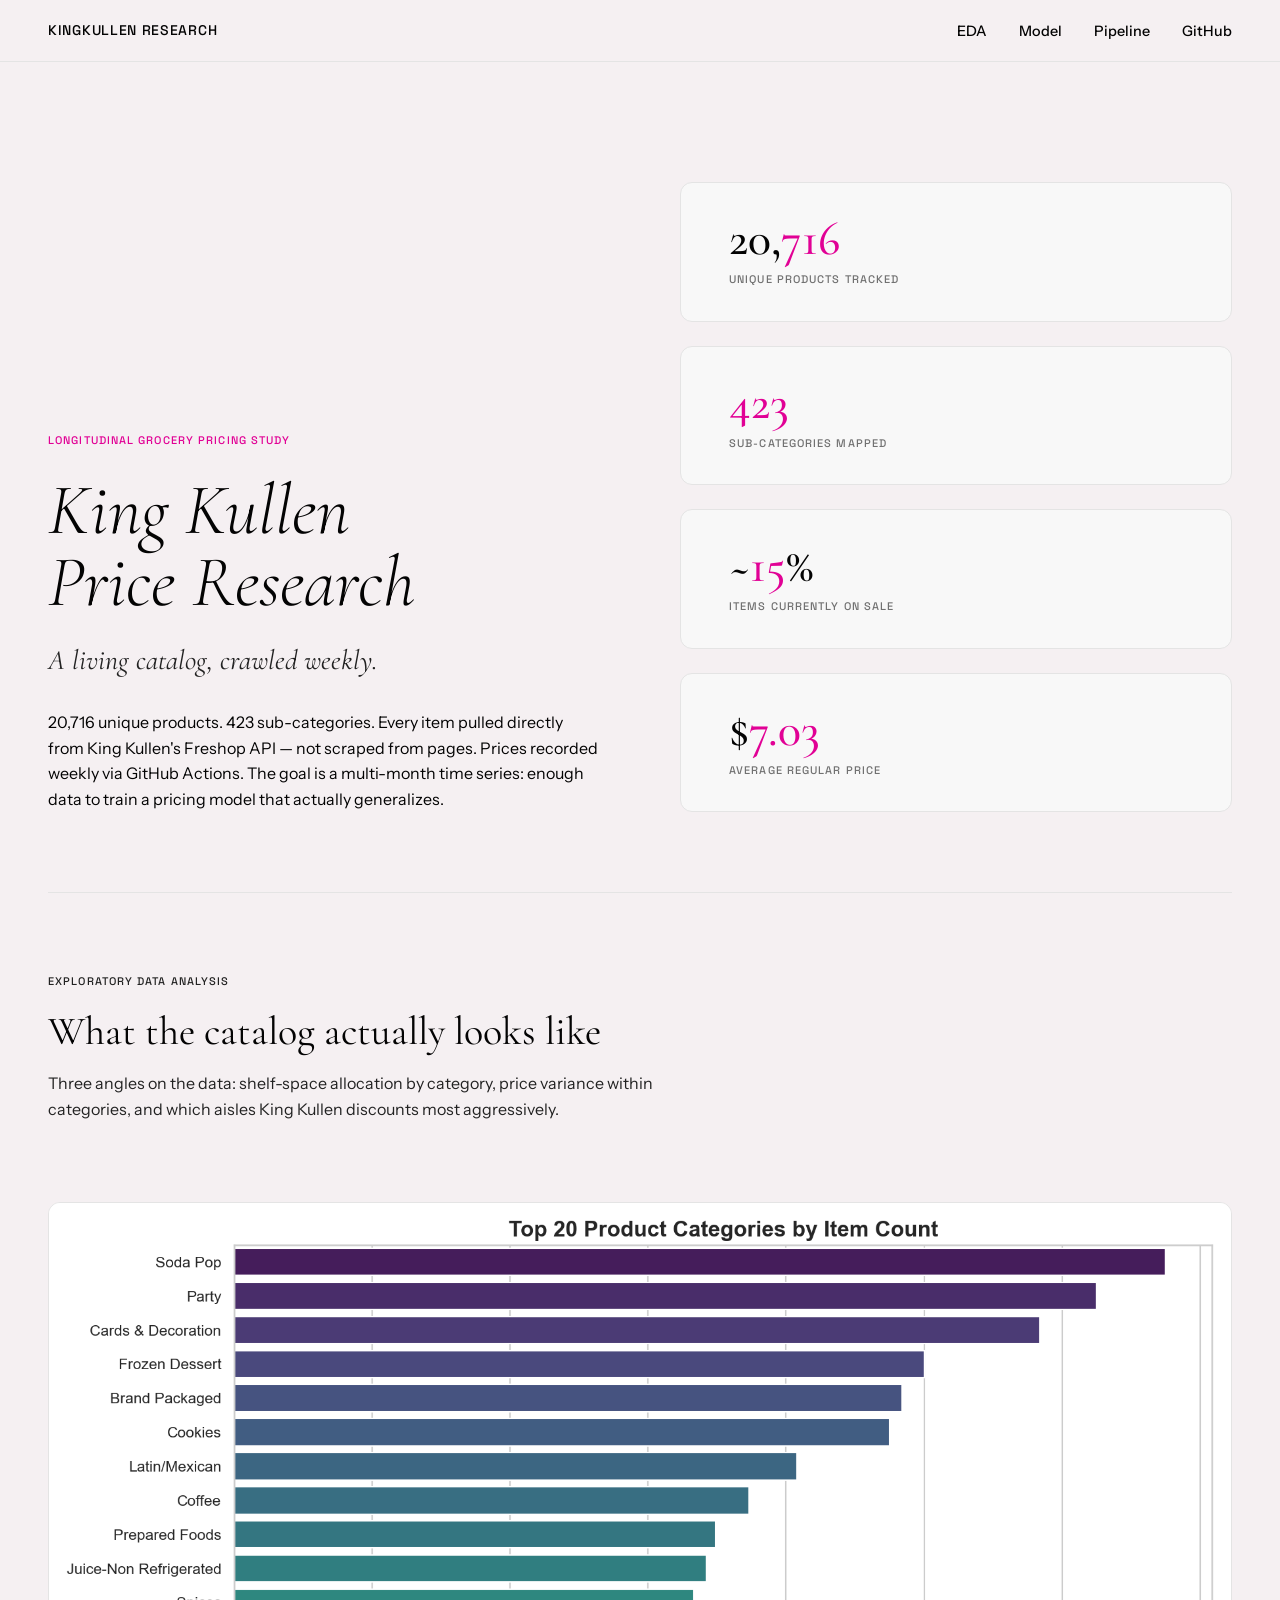
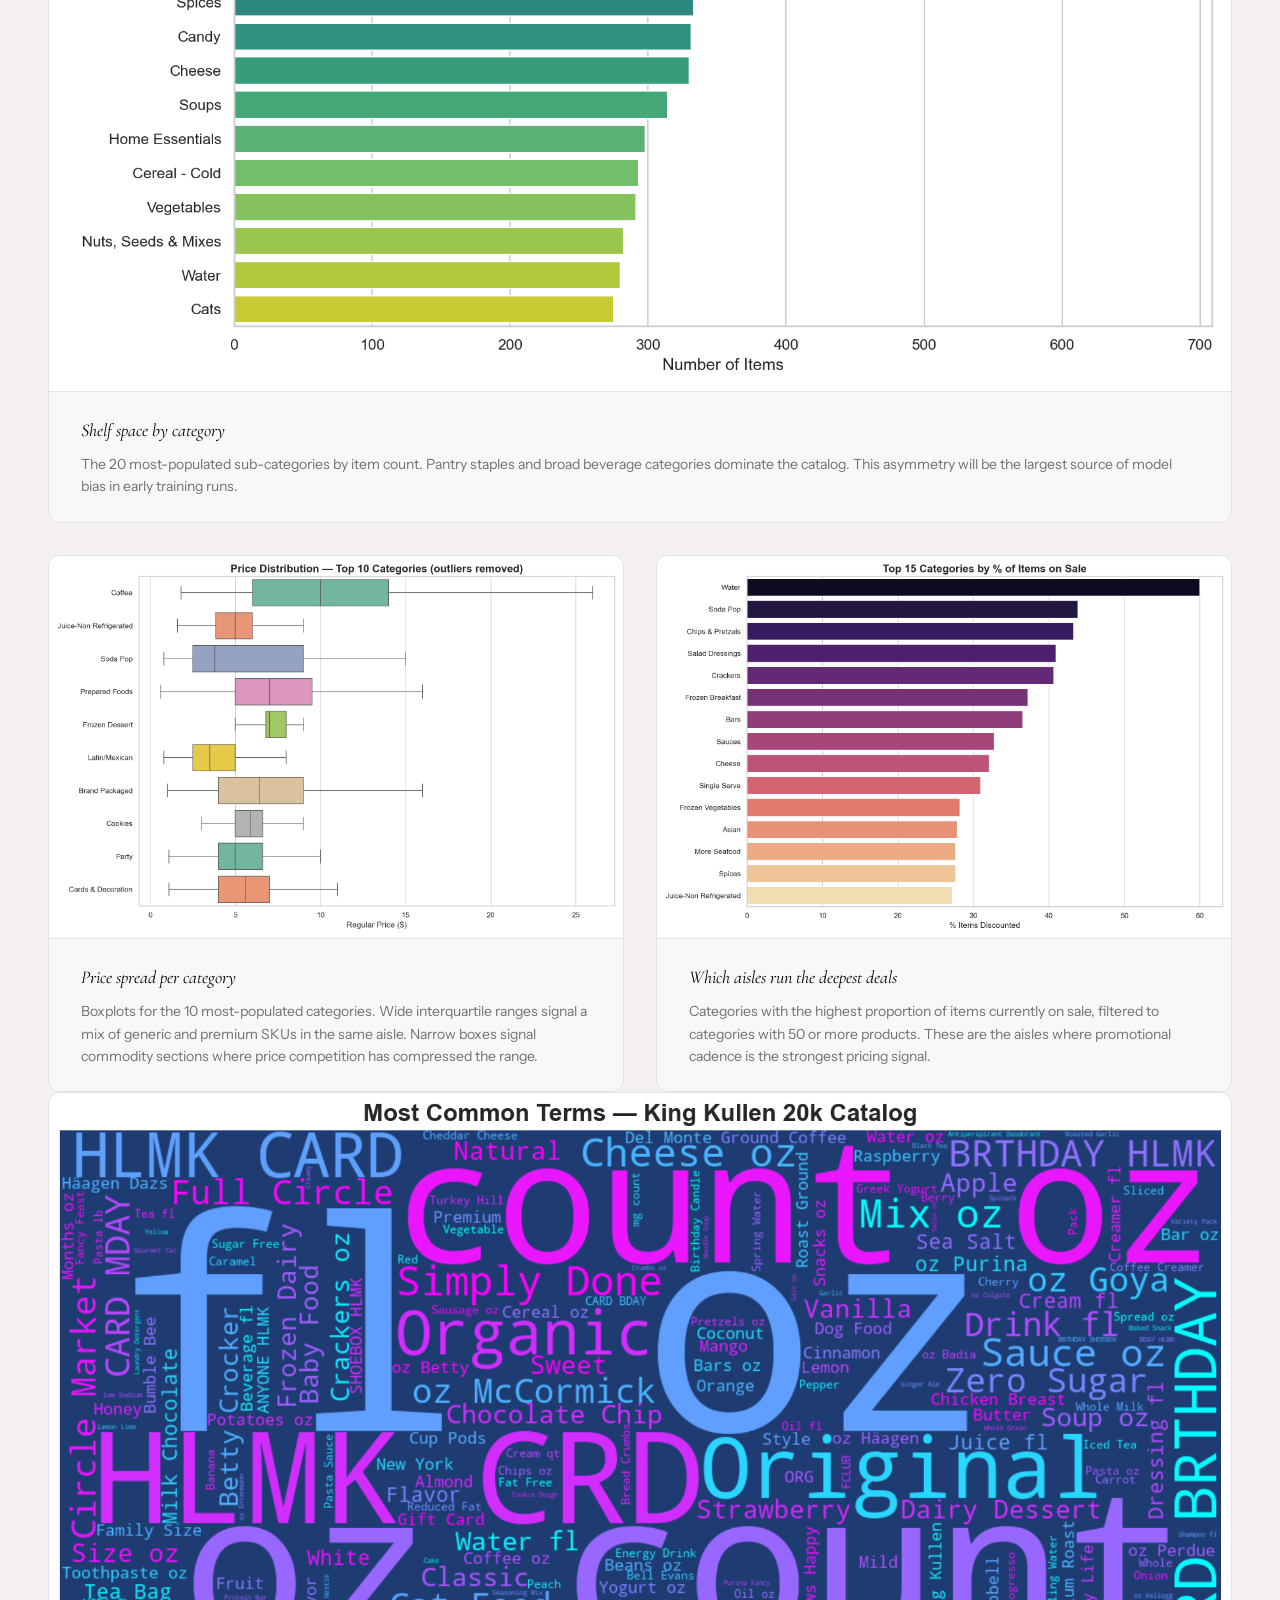
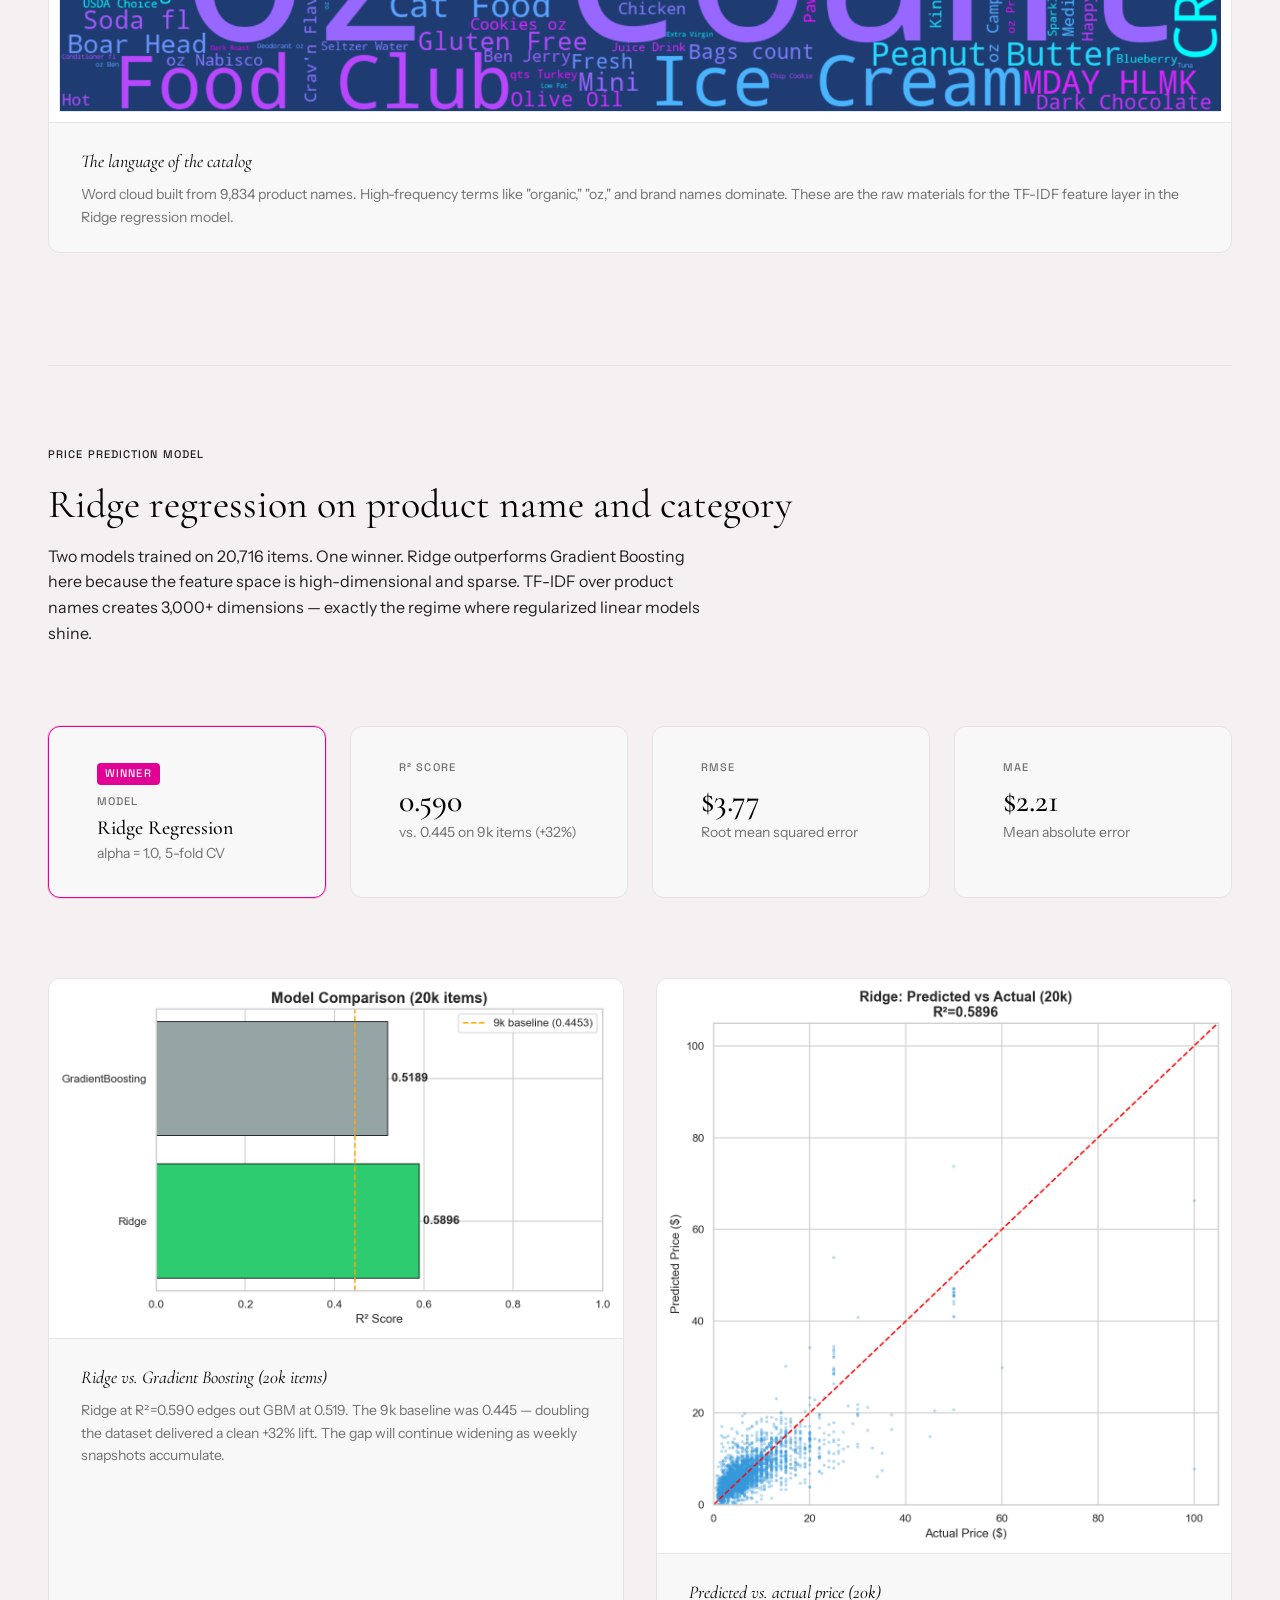
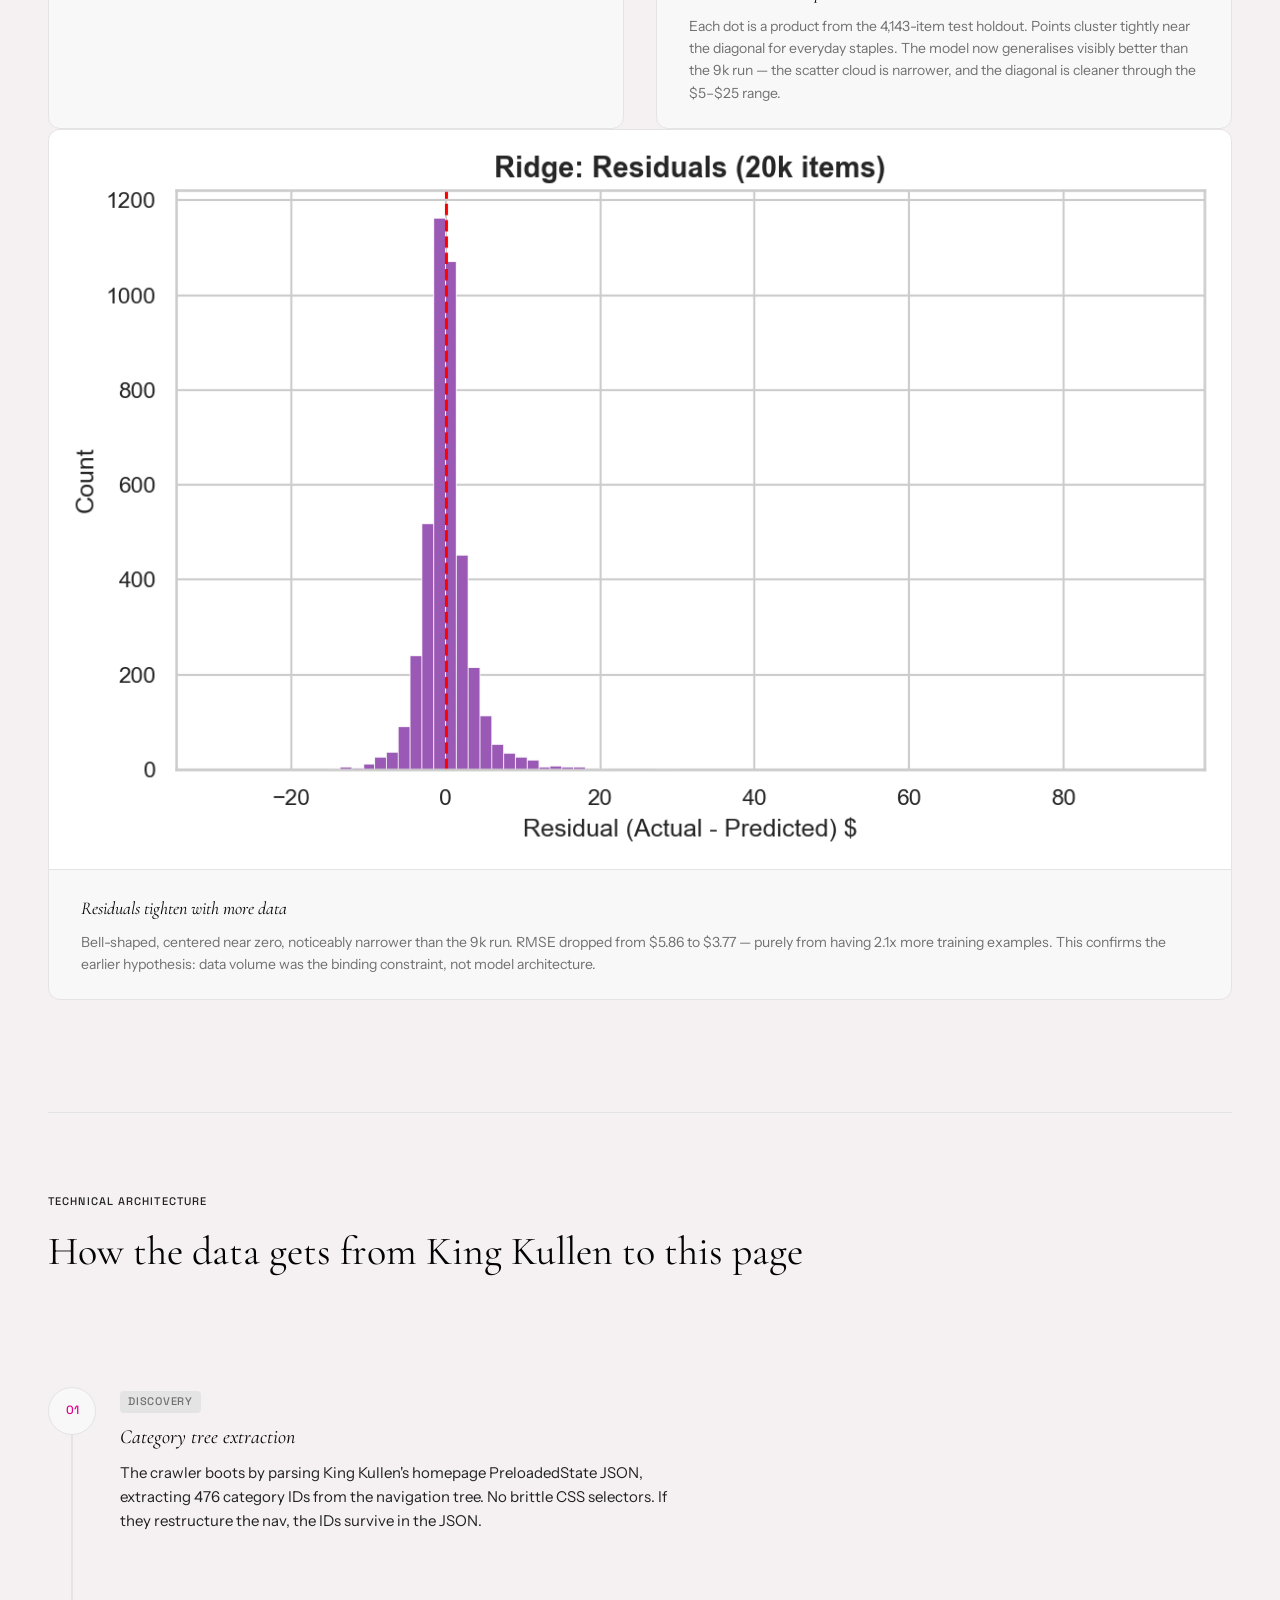
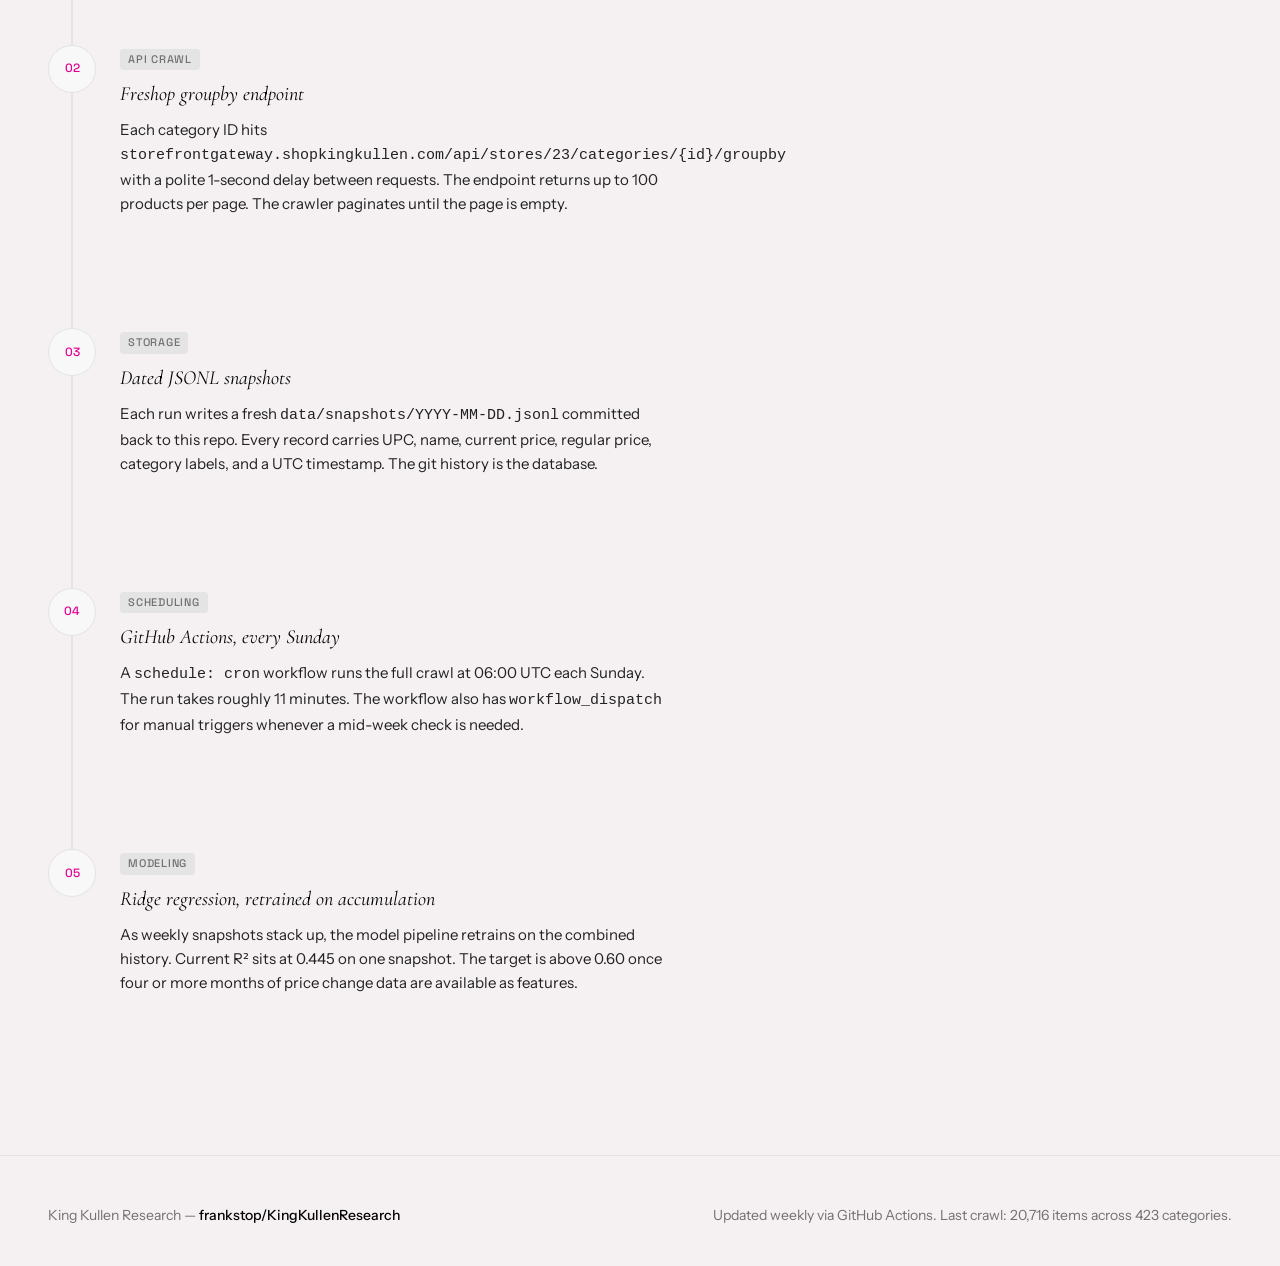
==== docs/index.html @ 8dff4dee "Tracking Enabled" ====
<!DOCTYPE html>
<html lang="en">
<head>
  <meta charset="UTF-8">
  <meta name="viewport" content="width=device-width, initial-scale=1.0">
  <title>KingKullen Research — Grocery Pricing Pipeline</title>
  <meta name="description" content="A longitudinal grocery pricing study on King Kullen's catalog. 9,834 products tracked weekly via reverse-engineered Freshop API. Ridge regression, category analysis, discount profiling.">

  <!-- Impeccable Fonts -->
  <link rel="preconnect" href="https://fonts.googleapis.com">
  <link rel="preconnect" href="https://fonts.gstatic.com" crossorigin>
  <link href="https://fonts.googleapis.com/css2?family=Cormorant+Garamond:ital,wght@0,400;0,500;1,300;1,400&family=Instrument+Sans:wght@400;500&family=Space+Grotesk:wght@400;500&display=swap" rel="stylesheet">

  <style>
    /* ── Impeccable Design System ── */
    :root {
      --color-magenta:        oklch(60% 0.25 350);
      --color-magenta-deep:   oklch(52% 0.25 350);
      --color-magenta-whisper:oklch(60% 0.25 350 / 0.15);
      --color-magenta-veil:   oklch(60% 0.25 350 / 0.25);
      --color-ash-cream:      oklch(96% 0.005 350);
      --color-paper-white:    oklch(98% 0 0);
      --color-graphite:       oklch(10% 0 0);
      --color-charcoal:       oklch(25% 0 0);
      --color-mid-ash:        oklch(55% 0 0);
      --color-paper-mist:     oklch(92% 0 0);

      --font-display: "Cormorant Garamond", Georgia, serif;
      --font-body:    "Instrument Sans", system-ui, sans-serif;
      --font-mono:    "Space Grotesk", monospace;

      --spacing-xs:  8px;
      --spacing-sm:  16px;
      --spacing-md:  24px;
      --spacing-lg:  32px;
      --spacing-xl:  48px;
      --spacing-2xl: 80px;
      --spacing-3xl: 120px;

      --ease-out: cubic-bezier(0.16, 1, 0.3, 1);

      --width-content: 900px;
      --width-max:     1400px;
    }

    *, *::before, *::after { box-sizing: border-box; margin: 0; padding: 0; }

    html { scroll-behavior: smooth; }

    body {
      background: var(--color-ash-cream);
      color: var(--color-graphite);
      font-family: var(--font-body);
      font-size: 1rem;
      line-height: 1.6;
      -webkit-font-smoothing: antialiased;
    }

    /* ── Nav ── */
    nav {
      height: 62px;
      display: flex;
      align-items: center;
      justify-content: space-between;
      padding: 0 var(--spacing-xl);
      border-bottom: 1px solid var(--color-paper-mist);
      position: sticky;
      top: 0;
      background: var(--color-ash-cream);
      z-index: 100;
    }

    .nav-brand {
      font-family: var(--font-mono);
      font-size: 0.875rem;
      font-weight: 500;
      letter-spacing: 0.05em;
      text-transform: uppercase;
      color: var(--color-graphite);
      text-decoration: none;
    }

    .nav-links {
      display: flex;
      gap: var(--spacing-lg);
      list-style: none;
    }

    .nav-links a {
      font-family: var(--font-body);
      font-size: 0.9rem;
      font-weight: 500;
      color: var(--color-graphite);
      text-decoration: none;
      transition: color 200ms var(--ease-out);
    }

    .nav-links a:hover { color: var(--color-magenta); }

    /* ── Hero ── */
    .hero {
      max-width: var(--width-max);
      margin: 0 auto;
      padding: var(--spacing-3xl) var(--spacing-xl) var(--spacing-2xl);
      display: grid;
      grid-template-columns: 1fr 1fr;
      gap: var(--spacing-2xl);
      align-items: end;
    }

    .hero-label {
      font-family: var(--font-mono);
      font-size: 0.6875rem;
      font-weight: 500;
      text-transform: uppercase;
      letter-spacing: 0.1em;
      color: var(--color-magenta);
      margin-bottom: var(--spacing-md);
    }

    .hero h1 {
      font-family: var(--font-display);
      font-size: clamp(2.5rem, 7vw, 4.5rem);
      font-weight: 300;
      font-style: italic;
      line-height: 1;
      color: var(--color-graphite);
      margin-bottom: var(--spacing-md);
    }

    .hero-sub {
      font-family: var(--font-display);
      font-size: clamp(1.125rem, 2.5vw, 1.75rem);
      font-weight: 400;
      font-style: italic;
      line-height: 1.3;
      color: var(--color-charcoal);
      margin-bottom: var(--spacing-lg);
    }

    .hero-body {
      font-size: 1.0625rem;
      line-height: 1.65;
      color: var(--color-charcoal);
      max-width: 55ch;
    }

    .hero-stats {
      display: flex;
      flex-direction: column;
      gap: var(--spacing-md);
    }

    .stat-block {
      padding: var(--spacing-lg) var(--spacing-xl);
      background: var(--color-paper-white);
      border: 1px solid var(--color-paper-mist);
      border-radius: 12px;
      transition: box-shadow 300ms var(--ease-out), transform 300ms var(--ease-out);
    }

    .stat-block:hover {
      box-shadow: 0 20px 40px rgba(0,0,0,0.08);
      transform: translateY(-2px);
    }

    .stat-value {
      font-family: var(--font-display);
      font-size: clamp(2rem, 4vw, 3rem);
      font-weight: 500;
      color: var(--color-graphite);
      line-height: 1;
    }

    .stat-value span {
      color: var(--color-magenta);
    }

    .stat-label {
      font-family: var(--font-mono);
      font-size: 0.6875rem;
      font-weight: 500;
      text-transform: uppercase;
      letter-spacing: 0.1em;
      color: var(--color-mid-ash);
      margin-top: var(--spacing-xs);
    }

    /* ── Section Divider ── */
    .section-rule {
      max-width: var(--width-max);
      margin: 0 auto;
      padding: 0 var(--spacing-xl);
    }

    .section-rule hr {
      border: none;
      border-top: 1px solid var(--color-paper-mist);
    }

    /* ── Sections ── */
    section {
      max-width: var(--width-max);
      margin: 0 auto;
      padding: var(--spacing-2xl) var(--spacing-xl);
    }

    .section-header {
      margin-bottom: var(--spacing-2xl);
    }

    .section-eyebrow {
      font-family: var(--font-mono);
      font-size: 0.6875rem;
      font-weight: 500;
      text-transform: uppercase;
      letter-spacing: 0.1em;
      color: var(--color-magenta);
      margin-bottom: var(--spacing-sm);
    }

    .section-header h2 {
      font-family: var(--font-display);
      font-size: clamp(1.75rem, 4vw, 2.5rem);
      font-weight: 400;
      line-height: 1.2;
      color: var(--color-graphite);
      margin-bottom: var(--spacing-sm);
    }

    .section-header p {
      color: var(--color-charcoal);
      max-width: 60ch;
      line-height: 1.6;
    }

    /* ── Chart Grid ── */
    .chart-grid {
      display: grid;
      grid-template-columns: repeat(auto-fit, minmax(420px, 1fr));
      gap: var(--spacing-lg);
    }

    .chart-card {
      background: var(--color-paper-white);
      border: 1px solid var(--color-paper-mist);
      border-radius: 12px;
      overflow: hidden;
      transition: box-shadow 300ms var(--ease-out), transform 300ms var(--ease-out);
    }

    .chart-card:hover {
      box-shadow: 0 20px 40px rgba(0,0,0,0.08);
      transform: translateY(-2px);
    }

    .chart-card img {
      width: 100%;
      display: block;
    }

    .chart-caption {
      padding: var(--spacing-md) var(--spacing-lg);
      border-top: 1px solid var(--color-paper-mist);
    }

    .chart-caption h3 {
      font-family: var(--font-display);
      font-size: 1.125rem;
      font-weight: 400;
      font-style: italic;
      color: var(--color-graphite);
      margin-bottom: var(--spacing-xs);
    }

    .chart-caption p {
      font-size: 0.875rem;
      color: var(--color-mid-ash);
      line-height: 1.6;
    }

    /* ── Full-width chart ── */
    .chart-full {
      background: var(--color-paper-white);
      border: 1px solid var(--color-paper-mist);
      border-radius: 12px;
      overflow: hidden;
      margin-bottom: var(--spacing-lg);
      transition: box-shadow 300ms var(--ease-out), transform 300ms var(--ease-out);
    }

    .chart-full:hover {
      box-shadow: 0 20px 40px rgba(0,0,0,0.08);
      transform: translateY(-2px);
    }

    .chart-full img { width: 100%; display: block; }

    /* ── Model Metrics Table ── */
    .metrics-grid {
      display: grid;
      grid-template-columns: repeat(auto-fit, minmax(200px, 1fr));
      gap: var(--spacing-md);
      margin-bottom: var(--spacing-2xl);
    }

    .metric-card {
      padding: var(--spacing-lg) var(--spacing-xl);
      background: var(--color-paper-white);
      border: 1px solid var(--color-paper-mist);
      border-radius: 12px;
      transition: box-shadow 300ms var(--ease-out), transform 300ms var(--ease-out);
    }

    .metric-card:hover {
      box-shadow: 0 20px 40px rgba(0,0,0,0.08);
      transform: translateY(-2px);
    }

    .metric-card.winner {
      border-color: var(--color-magenta);
      box-shadow: 0 0 0 1px var(--color-magenta-whisper);
    }

    .metric-name {
      font-family: var(--font-mono);
      font-size: 0.6875rem;
      font-weight: 500;
      text-transform: uppercase;
      letter-spacing: 0.1em;
      color: var(--color-mid-ash);
      margin-bottom: var(--spacing-xs);
    }

    .metric-value {
      font-family: var(--font-display);
      font-size: clamp(1.5rem, 3vw, 2rem);
      font-weight: 500;
      color: var(--color-graphite);
      line-height: 1;
    }

    .metric-sub {
      font-size: 0.875rem;
      color: var(--color-mid-ash);
      margin-top: 4px;
    }

    .winner-badge {
      display: inline-block;
      font-family: var(--font-mono);
      font-size: 0.6875rem;
      font-weight: 500;
      text-transform: uppercase;
      letter-spacing: 0.1em;
      color: var(--color-paper-white);
      background: var(--color-magenta);
      padding: 2px 8px;
      border-radius: 4px;
      margin-bottom: var(--spacing-xs);
    }

    /* ── Pipeline Architecture ── */
    .pipeline {
      display: flex;
      flex-direction: column;
      gap: 0;
    }

    .pipeline-step {
      display: grid;
      grid-template-columns: 48px 1fr;
      gap: var(--spacing-md);
      position: relative;
    }

    .pipeline-step:not(:last-child) .step-connector::after {
      content: '';
      position: absolute;
      left: 23px;
      top: 48px;
      width: 2px;
      height: calc(100% - 16px);
      background: var(--color-paper-mist);
    }

    .step-connector {
      position: relative;
      display: flex;
      justify-content: center;
      padding-top: var(--spacing-lg);
    }

    .step-num {
      width: 48px;
      height: 48px;
      border-radius: 50%;
      background: var(--color-paper-white);
      border: 1px solid var(--color-paper-mist);
      display: flex;
      align-items: center;
      justify-content: center;
      font-family: var(--font-mono);
      font-size: 0.75rem;
      font-weight: 500;
      color: var(--color-magenta);
      flex-shrink: 0;
      z-index: 1;
      position: relative;
    }

    .step-body {
      padding: var(--spacing-lg) 0 var(--spacing-2xl);
    }

    .step-body h3 {
      font-family: var(--font-display);
      font-size: 1.25rem;
      font-weight: 400;
      font-style: italic;
      color: var(--color-graphite);
      margin-bottom: var(--spacing-xs);
    }

    .step-body p {
      font-size: 0.9375rem;
      color: var(--color-charcoal);
      max-width: 55ch;
      line-height: 1.6;
    }

    .step-tag {
      display: inline-block;
      font-family: var(--font-mono);
      font-size: 0.6875rem;
      font-weight: 500;
      text-transform: uppercase;
      letter-spacing: 0.07em;
      color: var(--color-mid-ash);
      background: var(--color-paper-mist);
      padding: 2px 8px;
      border-radius: 4px;
      margin-bottom: var(--spacing-xs);
    }

    /* ── Footer ── */
    footer {
      border-top: 1px solid var(--color-paper-mist);
      padding: var(--spacing-xl);
      display: flex;
      align-items: center;
      justify-content: space-between;
      max-width: var(--width-max);
      margin: 0 auto;
    }

    footer p {
      font-size: 0.875rem;
      color: var(--color-mid-ash);
    }

    footer a {
      color: var(--color-graphite);
      text-decoration: none;
      font-weight: 500;
      transition: color 200ms var(--ease-out);
    }

    footer a:hover { color: var(--color-magenta); }

    /* ── Responsive ── */
    @media (max-width: 768px) {
      .hero {
        grid-template-columns: 1fr;
        padding: var(--spacing-xl) var(--spacing-md) var(--spacing-2xl);
        gap: var(--spacing-xl);
      }

      .hero-stats { flex-direction: row; flex-wrap: wrap; }
      .stat-block { flex: 1 1 140px; }

      section { padding: var(--spacing-xl) var(--spacing-md); }
      .chart-grid { grid-template-columns: 1fr; }
      nav { padding: 0 var(--spacing-md); }
      .nav-links { gap: var(--spacing-md); }

      footer {
        flex-direction: column;
        gap: var(--spacing-sm);
        text-align: center;
        padding: var(--spacing-xl) var(--spacing-md);
      }
    }

    @media (prefers-reduced-motion: reduce) {
      *, *::before, *::after { transition: none !important; }
    }
  </style>

  <!-- Google tag (gtag.js) -->
  <script async src="https://www.googletagmanager.com/gtag/js?id=G-RSVR6Y389R"></script>
  <script>
    window.dataLayer = window.dataLayer || [];
    function gtag(){dataLayer.push(arguments);}
    gtag('js', new Date());

    gtag('config', 'G-RSVR6Y389R');
  </script>
</head>
<body>

  <!-- Nav -->
  <nav>
    <a href="#" class="nav-brand">KingKullen Research</a>
    <ul class="nav-links">
      <li><a href="#eda">EDA</a></li>
      <li><a href="#model">Model</a></li>
      <li><a href="#pipeline">Pipeline</a></li>
      <li><a href="https://github.com/frankstop/KingKullenResearch">GitHub</a></li>
    </ul>
  </nav>

  <!-- Hero -->
  <div class="hero">
    <div>
      <p class="hero-label">Longitudinal Grocery Pricing Study</p>
      <h1>King Kullen<br>Price Research</h1>
      <p class="hero-sub">A living catalog, crawled weekly.</p>
      <p class="hero-body">
      <p>20,716 unique products. 423 sub-categories. Every item pulled directly from King Kullen's
        Freshop API — not scraped from pages. Prices recorded weekly via GitHub Actions. The goal
        is a multi-month time series: enough data to train a pricing model that actually generalizes.
      </p>
    </div>

    <div class="hero-stats">
      <div class="stat-block">
        <div class="stat-value">20,<span>716</span></div>
        <div class="stat-label">Unique Products Tracked</div>
      </div>
      <div class="stat-block">
        <div class="stat-value"><span>423</span></div>
        <div class="stat-label">Sub-Categories Mapped</div>
      </div>
      <div class="stat-block">
        <div class="stat-value">~<span>15</span>%</div>
        <div class="stat-label">Items Currently on Sale</div>
      </div>
      <div class="stat-block">
        <div class="stat-value">$<span>7.03</span></div>
        <div class="stat-label">Average Regular Price</div>
      </div>
    </div>
  </div>

  <div class="section-rule"><hr></div>

  <!-- EDA Section -->
  <section id="eda">
    <div class="section-header">
      <p class="section-eyebrow">Exploratory Data Analysis</p>
      <h2>What the catalog actually looks like</h2>
      <p>Three angles on the data: shelf-space allocation by category, price variance within categories, and which aisles King Kullen discounts most aggressively.</p>
    </div>

    <div class="chart-full">
      <img src="assets/top_categories.png" alt="Top 20 Product Categories by Item Count">
      <div class="chart-caption">
        <h3>Shelf space by category</h3>
        <p>The 20 most-populated sub-categories by item count. Pantry staples and broad beverage categories dominate the catalog. This asymmetry will be the largest source of model bias in early training runs.</p>
      </div>
    </div>

    <div class="chart-grid">
      <div class="chart-card">
        <img src="assets/price_variance.png" alt="Price Distribution in Top 10 Categories">
        <div class="chart-caption">
          <h3>Price spread per category</h3>
          <p>Boxplots for the 10 most-populated categories. Wide interquartile ranges signal a mix of generic and premium SKUs in the same aisle. Narrow boxes signal commodity sections where price competition has compressed the range.</p>
        </div>
      </div>
      <div class="chart-card">
        <img src="assets/discount_rates.png" alt="Discount Rates by Category">
        <div class="chart-caption">
          <h3>Which aisles run the deepest deals</h3>
          <p>Categories with the highest proportion of items currently on sale, filtered to categories with 50 or more products. These are the aisles where promotional cadence is the strongest pricing signal.</p>
        </div>
      </div>
    </div>

    <div class="chart-full">
      <img src="assets/wordcloud.png" alt="Most Common Terms in King Kullen Products">
      <div class="chart-caption">
        <h3>The language of the catalog</h3>
        <p>Word cloud built from 9,834 product names. High-frequency terms like "organic," "oz," and brand names dominate. These are the raw materials for the TF-IDF feature layer in the Ridge regression model.</p>
      </div>
    </div>
  </section>

  <div class="section-rule"><hr></div>

  <!-- Model Section -->
  <section id="model">
    <div class="section-header">
      <p class="section-eyebrow">Price Prediction Model</p>
      <h2>Ridge regression on product name and category</h2>
      <p>Two models trained on 20,716 items. One winner. Ridge outperforms Gradient Boosting here because the feature space is high-dimensional and sparse. TF-IDF over product names creates 3,000+ dimensions — exactly the regime where regularized linear models shine.</p>
    </div>

    <div class="metrics-grid">
      <div class="metric-card winner">
        <div class="winner-badge">Winner</div>
        <div class="metric-name">Model</div>
        <div class="metric-value" style="font-size:1.25rem">Ridge Regression</div>
        <div class="metric-sub">alpha = 1.0, 5-fold CV</div>
      </div>
      <div class="metric-card">
        <div class="metric-name">R² Score</div>
        <div class="metric-value">0.590</div>
        <div class="metric-sub">vs. 0.445 on 9k items (+32%)</div>
      </div>
      <div class="metric-card">
        <div class="metric-name">RMSE</div>
        <div class="metric-value">$3.77</div>
        <div class="metric-sub">Root mean squared error</div>
      </div>
      <div class="metric-card">
        <div class="metric-name">MAE</div>
        <div class="metric-value">$2.21</div>
        <div class="metric-sub">Mean absolute error</div>
      </div>
    </div>

    <div class="chart-grid">
      <div class="chart-card">
        <img src="assets/model_comparison.png" alt="Model Comparison">
        <div class="chart-caption">
          <h3>Ridge vs. Gradient Boosting (20k items)</h3>
          <p>Ridge at R²=0.590 edges out GBM at 0.519. The 9k baseline was 0.445 — doubling the dataset delivered a clean +32% lift. The gap will continue widening as weekly snapshots accumulate.</p>
        </div>
      </div>
      <div class="chart-card">
        <img src="assets/predicted_vs_actual.png" alt="Predicted vs Actual Prices">
        <div class="chart-caption">
          <h3>Predicted vs. actual price (20k)</h3>
          <p>Each dot is a product from the 4,143-item test holdout. Points cluster tightly near the diagonal for everyday staples. The model now generalises visibly better than the 9k run — the scatter cloud is narrower, and the diagonal is cleaner through the $5–$25 range.</p>
        </div>
      </div>
    </div>

    <div class="chart-full">
      <img src="assets/residuals.png" alt="Residuals Distribution">
      <div class="chart-caption">
          <h3>Residuals tighten with more data</h3>
          <p>Bell-shaped, centered near zero, noticeably narrower than the 9k run. RMSE dropped from $5.86 to $3.77 — purely from having 2.1x more training examples. This confirms the earlier hypothesis: data volume was the binding constraint, not model architecture.</p>
      </div>
    </div>
  </section>

  <div class="section-rule"><hr></div>

  <!-- Pipeline Section -->
  <section id="pipeline">
    <div class="section-header">
      <p class="section-eyebrow">Technical Architecture</p>
      <h2>How the data gets from King Kullen to this page</h2>
    </div>

    <div class="pipeline">
      <div class="pipeline-step">
        <div class="step-connector"><div class="step-num">01</div></div>
        <div class="step-body">
          <span class="step-tag">Discovery</span>
          <h3>Category tree extraction</h3>
          <p>The crawler boots by parsing King Kullen's homepage PreloadedState JSON, extracting 476 category IDs from the navigation tree. No brittle CSS selectors. If they restructure the nav, the IDs survive in the JSON.</p>
        </div>
      </div>
      <div class="pipeline-step">
        <div class="step-connector"><div class="step-num">02</div></div>
        <div class="step-body">
          <span class="step-tag">API Crawl</span>
          <h3>Freshop groupby endpoint</h3>
          <p>Each category ID hits <code>storefrontgateway.shopkingkullen.com/api/stores/23/categories/{id}/groupby</code> with a polite 1-second delay between requests. The endpoint returns up to 100 products per page. The crawler paginates until the page is empty.</p>
        </div>
      </div>
      <div class="pipeline-step">
        <div class="step-connector"><div class="step-num">03</div></div>
        <div class="step-body">
          <span class="step-tag">Storage</span>
          <h3>Dated JSONL snapshots</h3>
          <p>Each run writes a fresh <code>data/snapshots/YYYY-MM-DD.jsonl</code> committed back to this repo. Every record carries UPC, name, current price, regular price, category labels, and a UTC timestamp. The git history is the database.</p>
        </div>
      </div>
      <div class="pipeline-step">
        <div class="step-connector"><div class="step-num">04</div></div>
        <div class="step-body">
          <span class="step-tag">Scheduling</span>
          <h3>GitHub Actions, every Sunday</h3>
          <p>A <code>schedule: cron</code> workflow runs the full crawl at 06:00 UTC each Sunday. The run takes roughly 11 minutes. The workflow also has <code>workflow_dispatch</code> for manual triggers whenever a mid-week check is needed.</p>
        </div>
      </div>
      <div class="pipeline-step">
        <div class="step-connector"><div class="step-num">05</div></div>
        <div class="step-body">
          <span class="step-tag">Modeling</span>
          <h3>Ridge regression, retrained on accumulation</h3>
          <p>As weekly snapshots stack up, the model pipeline retrains on the combined history. Current R² sits at 0.445 on one snapshot. The target is above 0.60 once four or more months of price change data are available as features.</p>
        </div>
      </div>
    </div>
  </section>

  <!-- Footer -->
  <footer>
    <p>King Kullen Research &mdash; <a href="https://github.com/frankstop/KingKullenResearch">frankstop/KingKullenResearch</a></p>
    <p>Updated weekly via GitHub Actions. Last crawl: 20,716 items across 423 categories.</p>
  </footer>

</body>
</html>
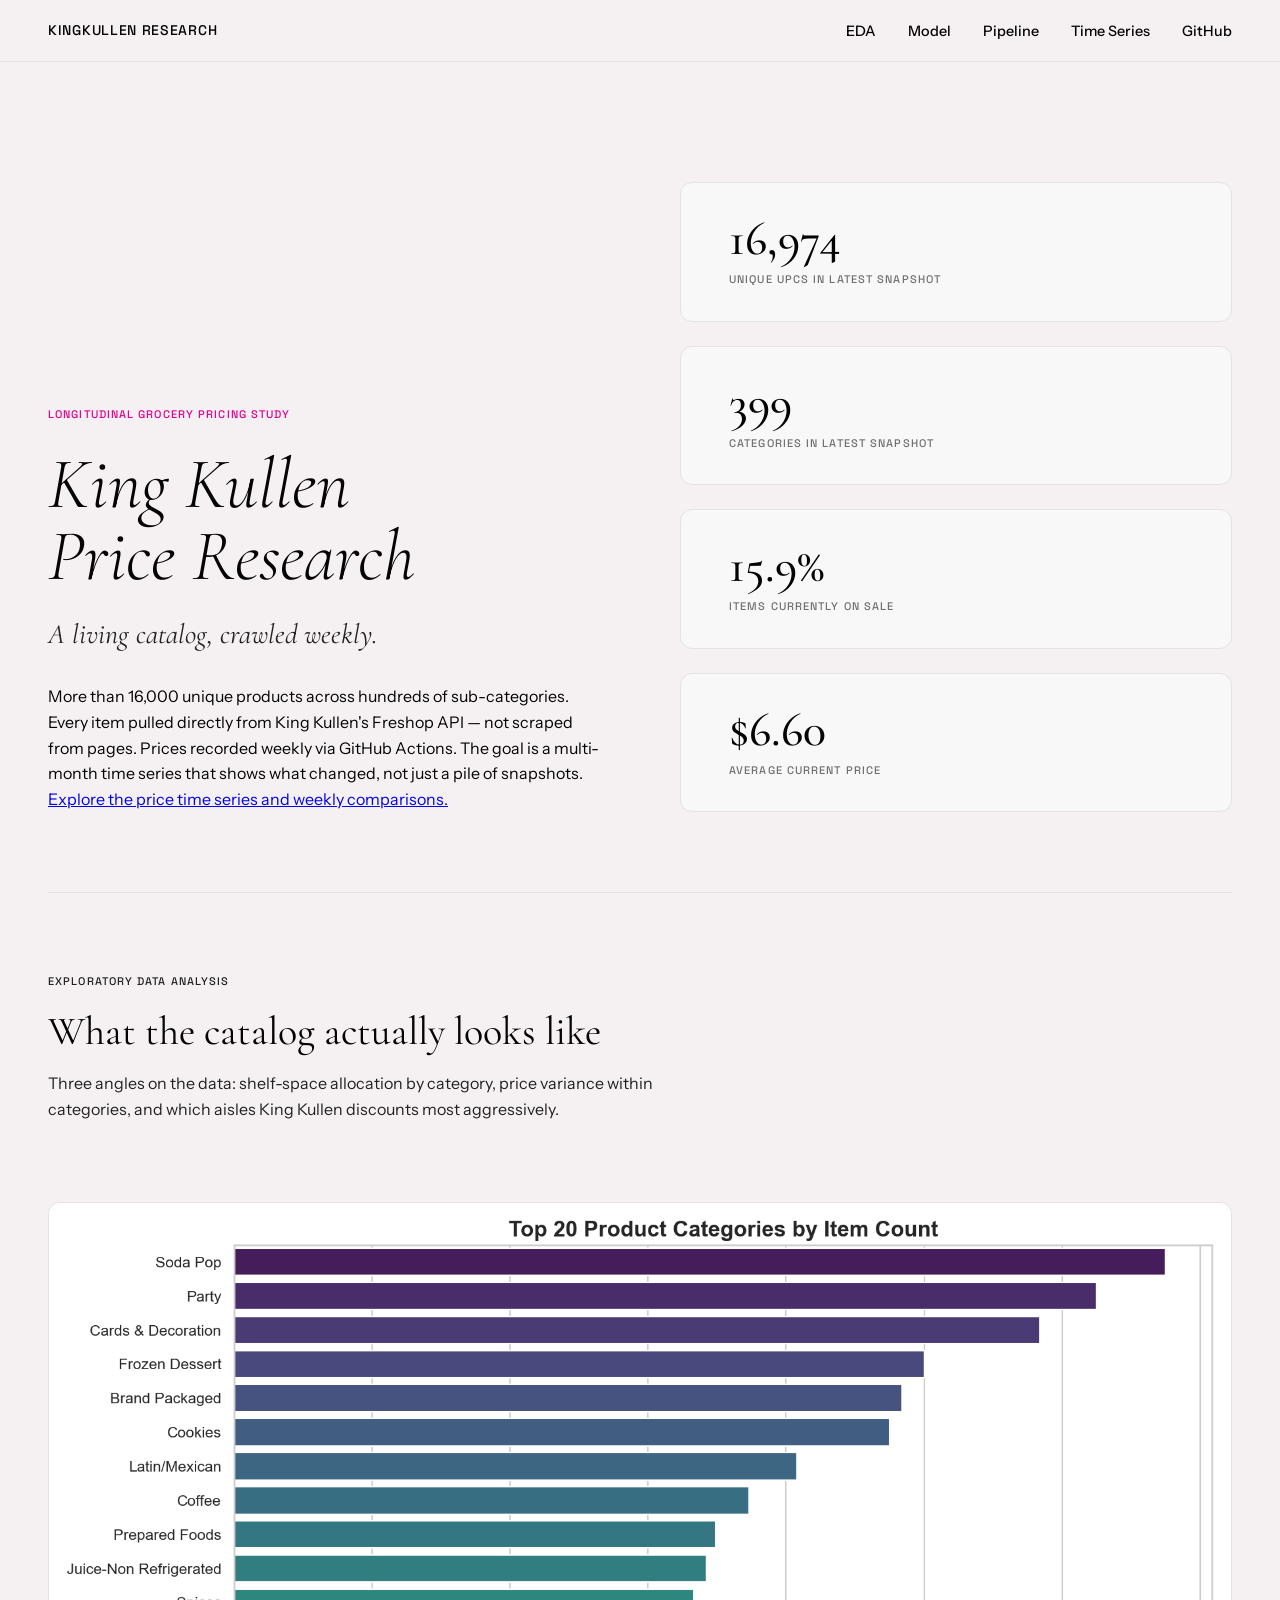
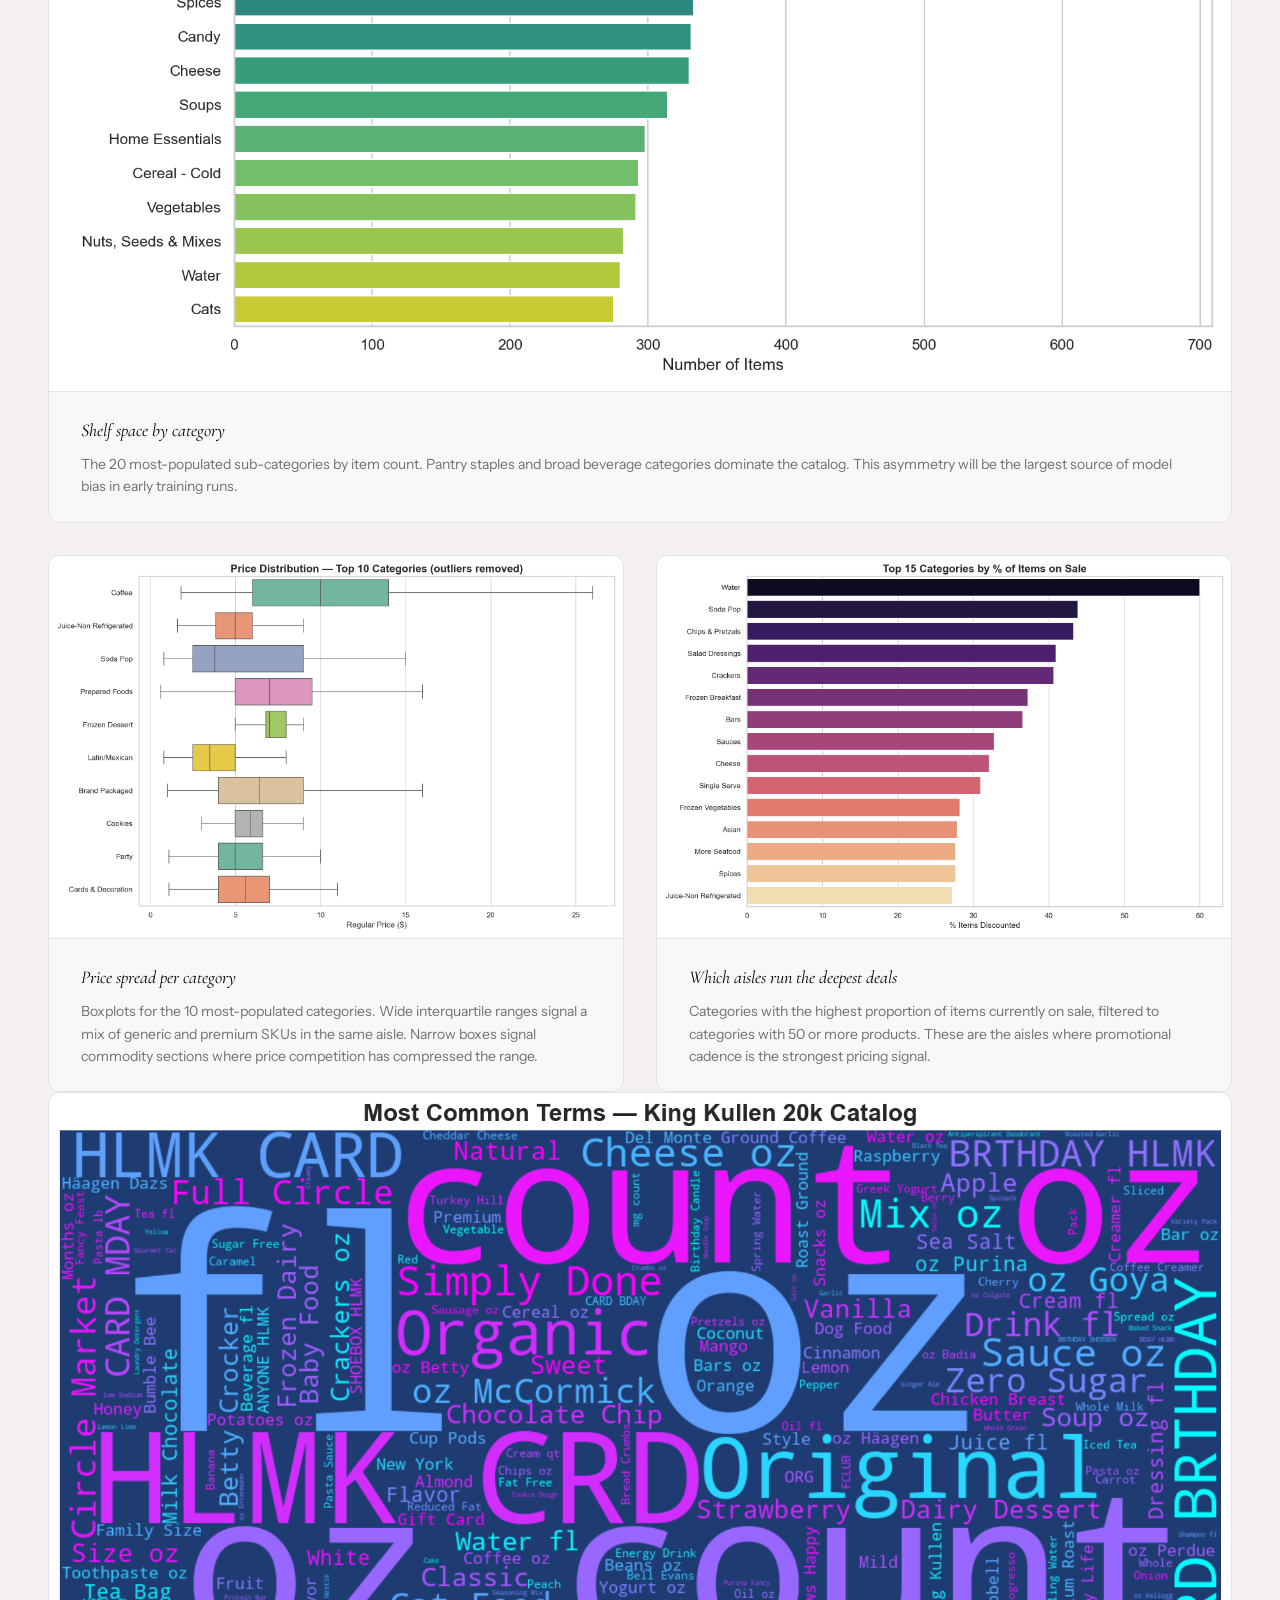
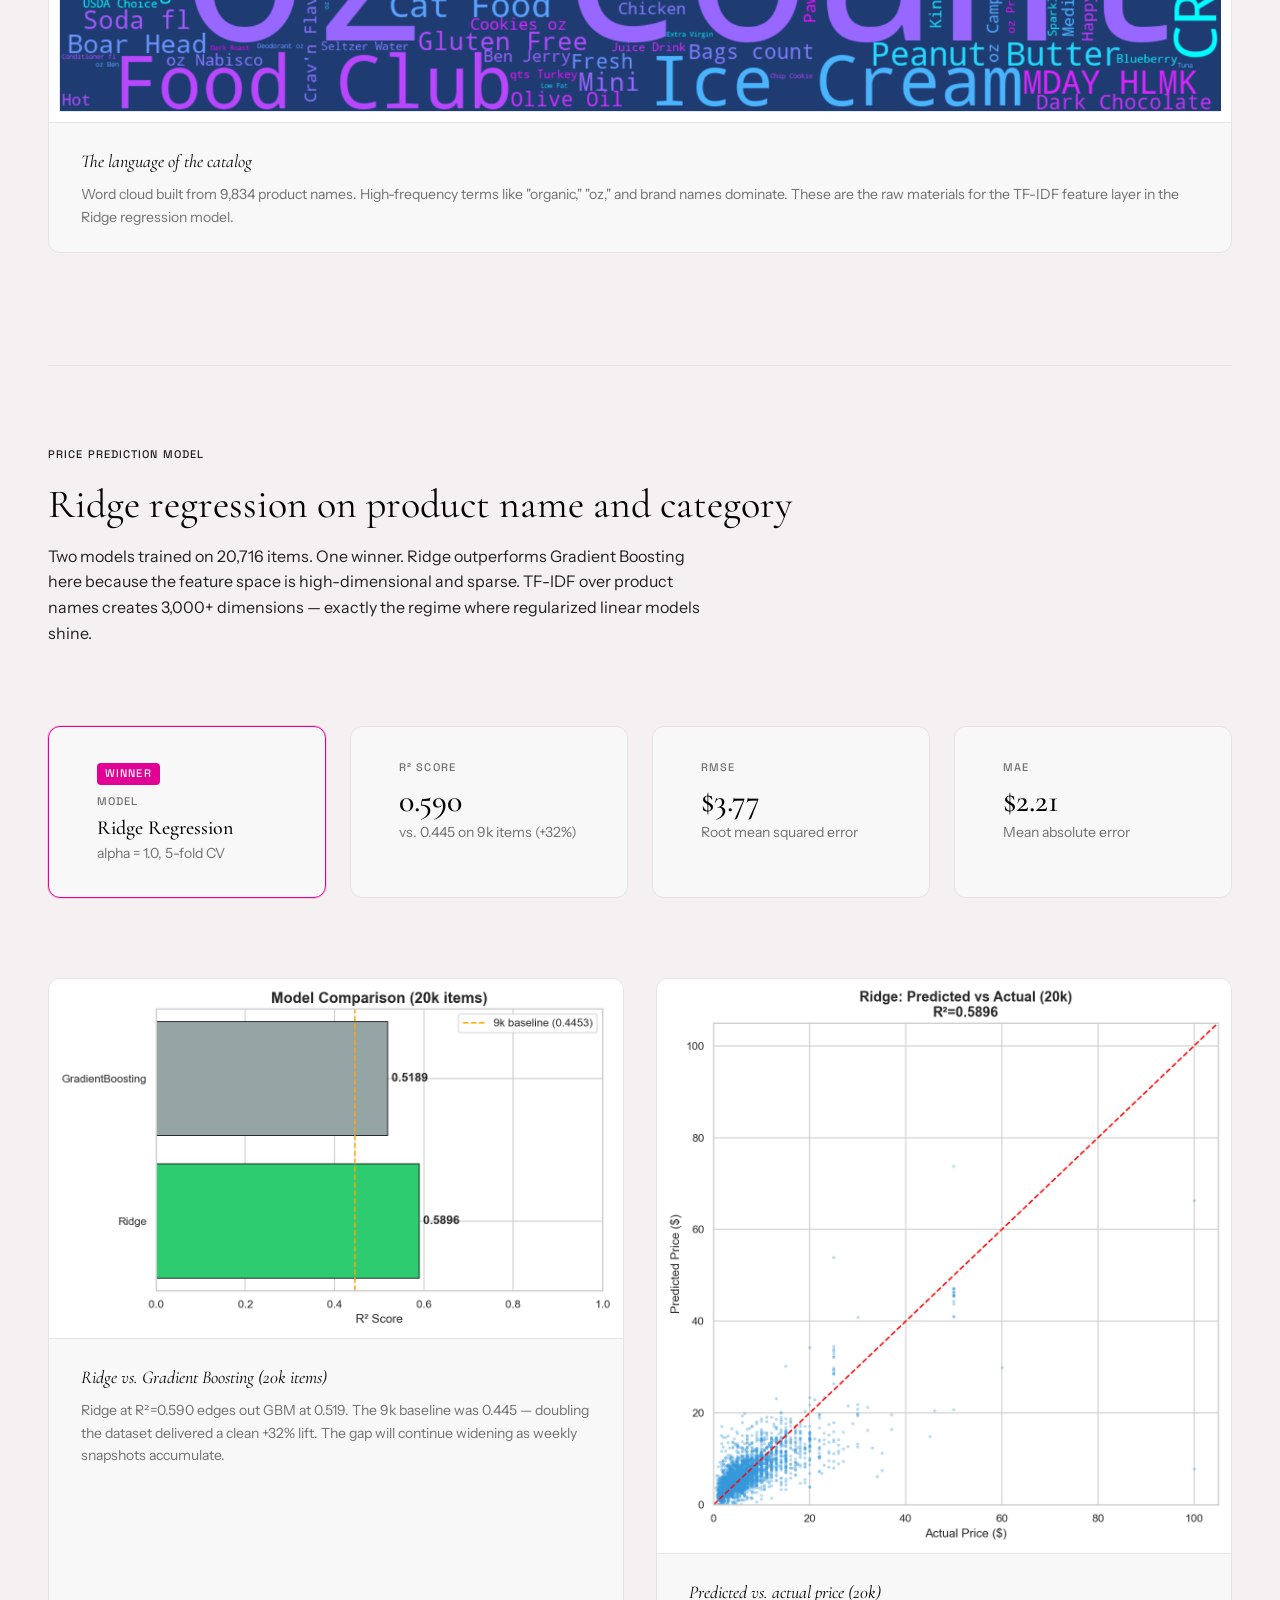
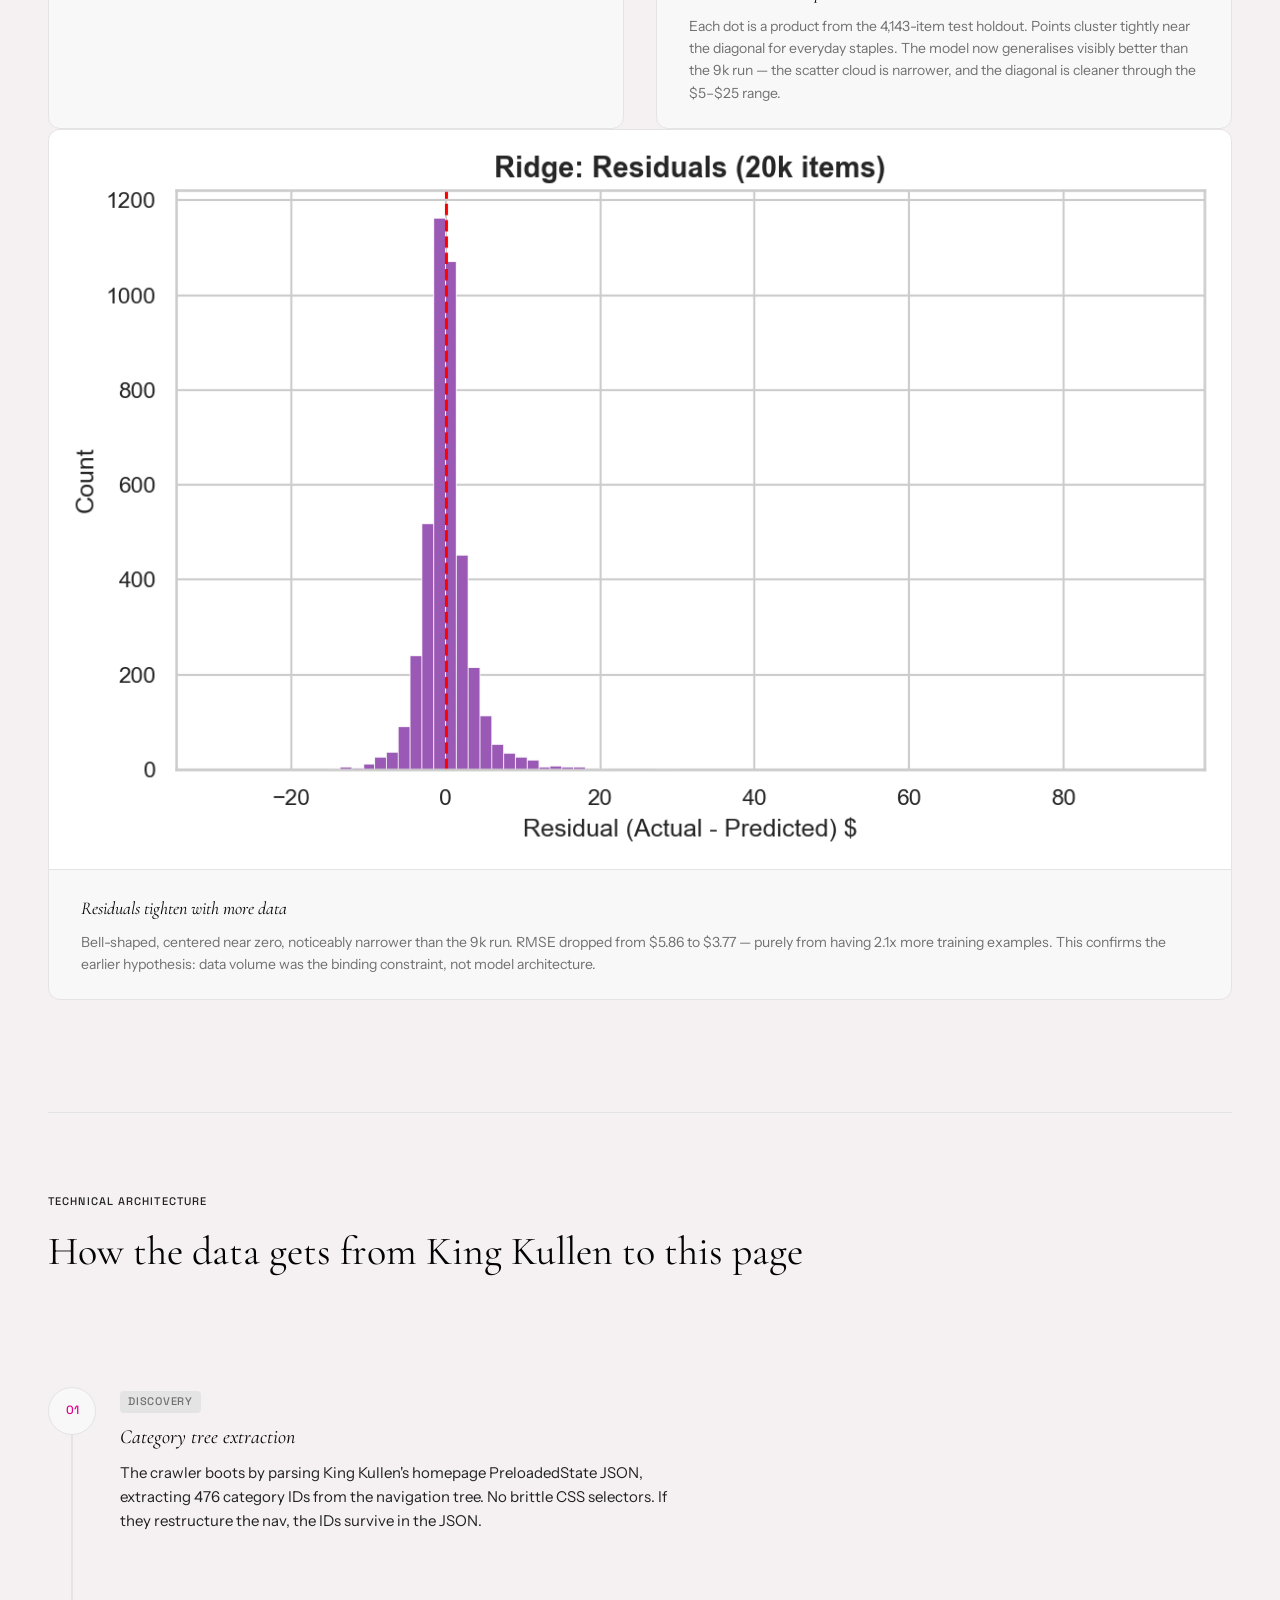
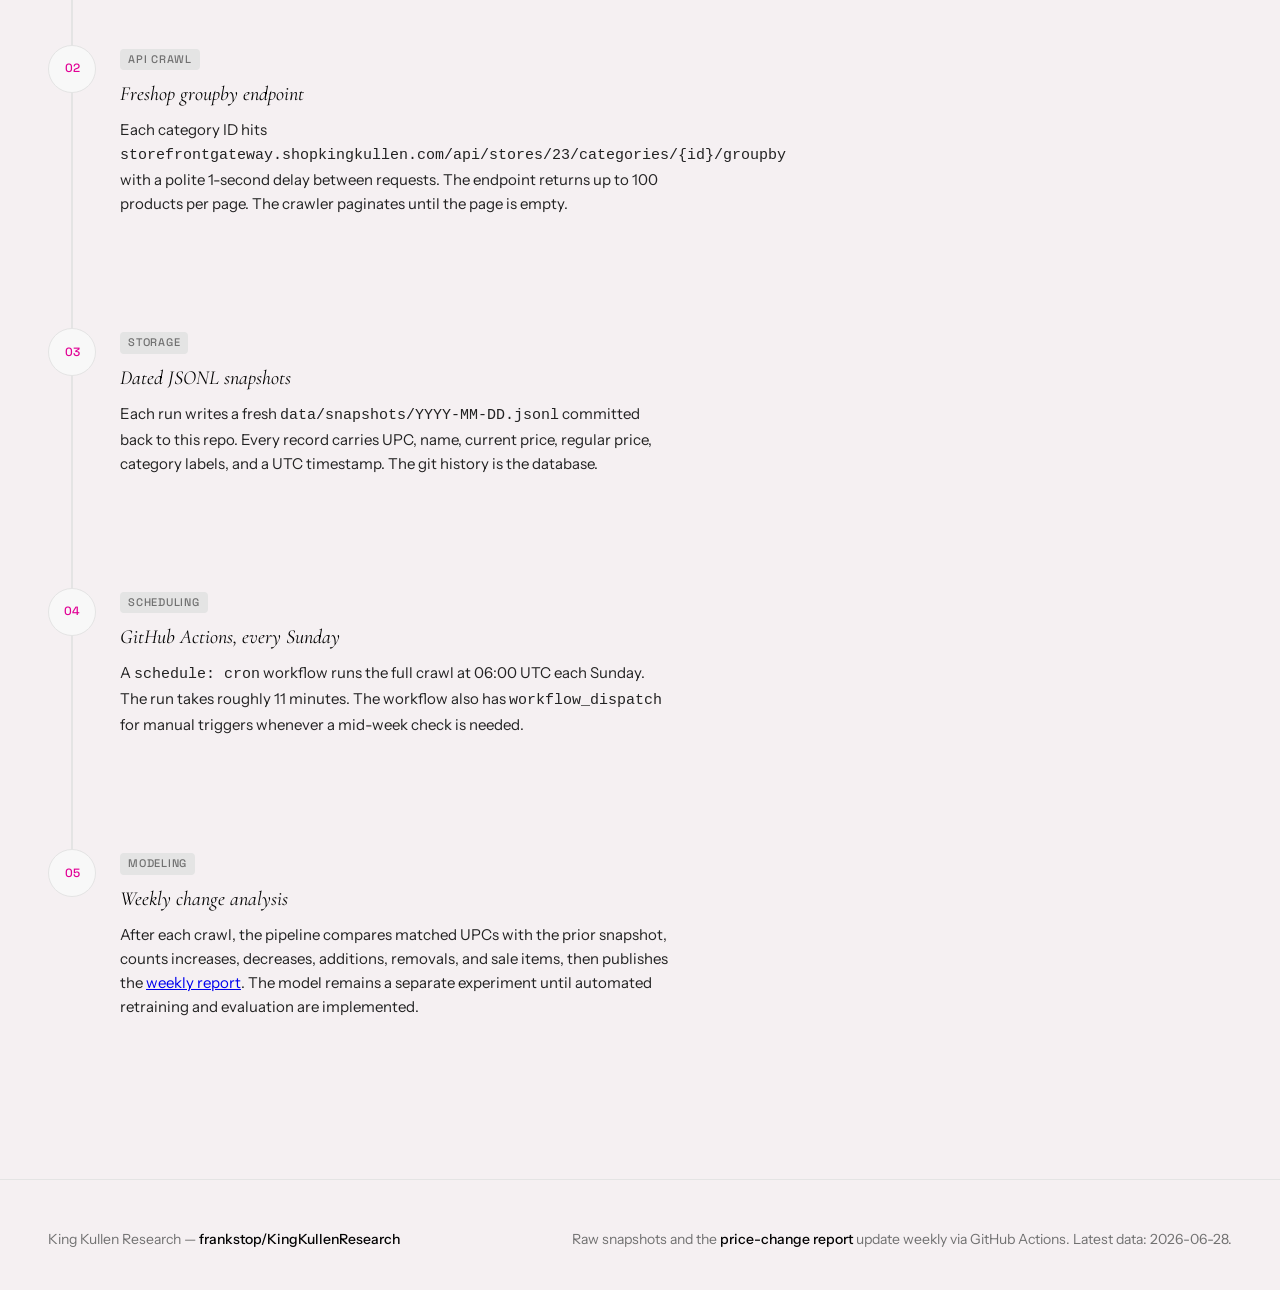
==== commit e927accf: "feat: publish weekly price time series" ====
--- a/docs/index.html
+++ b/docs/index.html
@@ -1,12 +1,21 @@
 <!DOCTYPE html>
 <html lang="en">
 <head>
+  <title>King Kullen Grocery Price Research</title>
+  <meta name="description" content="Weekly grocery pricing data pipeline and predictive modeling project built from longitudinal King Kullen product data.">
+  <meta name="robots" content="index, follow">
+  <link rel="canonical" href="https://frankstop.github.io/KingKullenResearch/">
+  <meta property="og:type" content="website">
+  <meta property="og:title" content="King Kullen Grocery Price Research">
+  <meta property="og:description" content="Weekly grocery pricing data pipeline and predictive modeling project built from longitudinal King Kullen product data.">
+  <meta property="og:url" content="https://frankstop.github.io/KingKullenResearch/">
+  <meta name="twitter:card" content="summary">
+  <meta name="twitter:title" content="King Kullen Grocery Price Research">
+  <meta name="twitter:description" content="Weekly grocery pricing data pipeline and predictive modeling project built from longitudinal King Kullen product data.">
+
   <meta charset="UTF-8">
   <meta name="viewport" content="width=device-width, initial-scale=1.0">
-  <title>KingKullen Research — Grocery Pricing Pipeline</title>
-  <meta name="description" content="A longitudinal grocery pricing study on King Kullen's catalog. 9,834 products tracked weekly via reverse-engineered Freshop API. Ridge regression, category analysis, discount profiling.">
-
-  <!-- Impeccable Fonts -->
+<!-- Impeccable Fonts -->
   <link rel="preconnect" href="https://fonts.googleapis.com">
   <link rel="preconnect" href="https://fonts.gstatic.com" crossorigin>
   <link href="https://fonts.googleapis.com/css2?family=Cormorant+Garamond:ital,wght@0,400;0,500;1,300;1,400&family=Instrument+Sans:wght@400;500&family=Space+Grotesk:wght@400;500&display=swap" rel="stylesheet">
@@ -516,6 +525,7 @@
       <li><a href="#eda">EDA</a></li>
       <li><a href="#model">Model</a></li>
       <li><a href="#pipeline">Pipeline</a></li>
+      <li><a href="weekly-report.html">Time Series</a></li>
       <li><a href="https://github.com/frankstop/KingKullenResearch">GitHub</a></li>
     </ul>
   </nav>
@@ -527,28 +537,29 @@
       <h1>King Kullen<br>Price Research</h1>
       <p class="hero-sub">A living catalog, crawled weekly.</p>
       <p class="hero-body">
-      <p>20,716 unique products. 423 sub-categories. Every item pulled directly from King Kullen's
+      <p>More than 16,000 unique products across hundreds of sub-categories. Every item pulled directly from King Kullen's
         Freshop API — not scraped from pages. Prices recorded weekly via GitHub Actions. The goal
-        is a multi-month time series: enough data to train a pricing model that actually generalizes.
+        is a multi-month time series that shows what changed, not just a pile of snapshots.
+        <a href="weekly-report.html">Explore the price time series and weekly comparisons.</a>
       </p>
     </div>
 
     <div class="hero-stats">
       <div class="stat-block">
-        <div class="stat-value">20,<span>716</span></div>
-        <div class="stat-label">Unique Products Tracked</div>
+        <div class="stat-value" id="latest-products">16,<span>974</span></div>
+        <div class="stat-label">Unique UPCs in Latest Snapshot</div>
       </div>
       <div class="stat-block">
-        <div class="stat-value"><span>423</span></div>
-        <div class="stat-label">Sub-Categories Mapped</div>
+        <div class="stat-value" id="latest-categories"><span>399</span></div>
+        <div class="stat-label">Categories in Latest Snapshot</div>
       </div>
       <div class="stat-block">
-        <div class="stat-value">~<span>15</span>%</div>
+        <div class="stat-value" id="latest-sale-rate"><span>15.9</span>%</div>
         <div class="stat-label">Items Currently on Sale</div>
       </div>
       <div class="stat-block">
-        <div class="stat-value">$<span>7.03</span></div>
-        <div class="stat-label">Average Regular Price</div>
+        <div class="stat-value" id="latest-average-price">$<span>6.60</span></div>
+        <div class="stat-label">Average Current Price</div>
       </div>
     </div>
   </div>
@@ -703,8 +714,8 @@
         <div class="step-connector"><div class="step-num">05</div></div>
         <div class="step-body">
           <span class="step-tag">Modeling</span>
-          <h3>Ridge regression, retrained on accumulation</h3>
-          <p>As weekly snapshots stack up, the model pipeline retrains on the combined history. Current R² sits at 0.445 on one snapshot. The target is above 0.60 once four or more months of price change data are available as features.</p>
+          <h3>Weekly change analysis</h3>
+          <p>After each crawl, the pipeline compares matched UPCs with the prior snapshot, counts increases, decreases, additions, removals, and sale items, then publishes the <a href="weekly-report.html">weekly report</a>. The model remains a separate experiment until automated retraining and evaluation are implemented.</p>
         </div>
       </div>
     </div>
@@ -713,8 +724,25 @@
   <!-- Footer -->
   <footer>
     <p>King Kullen Research &mdash; <a href="https://github.com/frankstop/KingKullenResearch">frankstop/KingKullenResearch</a></p>
-    <p>Updated weekly via GitHub Actions. Last crawl: 20,716 items across 423 categories.</p>
+    <p>Raw snapshots and the <a href="weekly-report.html">price-change report</a> update weekly via GitHub Actions. Latest data: <span id="latest-snapshot-date">2026-06-28</span>.</p>
   </footer>
 
+  <script>
+    fetch("data/weekly-summary.json")
+      .then(response => {
+        if (!response.ok) throw new Error("Weekly summary unavailable");
+        return response.json();
+      })
+      .then(({ latest }) => {
+        document.getElementById("latest-products").textContent = latest.products.toLocaleString();
+        document.getElementById("latest-categories").textContent = latest.categories.toLocaleString();
+        document.getElementById("latest-sale-rate").textContent = `${latest.sale_rate.toFixed(1)}%`;
+        document.getElementById("latest-average-price").textContent = `$${latest.average_price.toFixed(2)}`;
+        document.getElementById("latest-snapshot-date").textContent = latest.snapshot_date;
+      })
+      .catch(() => {
+        // Checked-in fallback values remain visible if the JSON cannot be loaded.
+      });
+  </script>
 </body>
 </html>
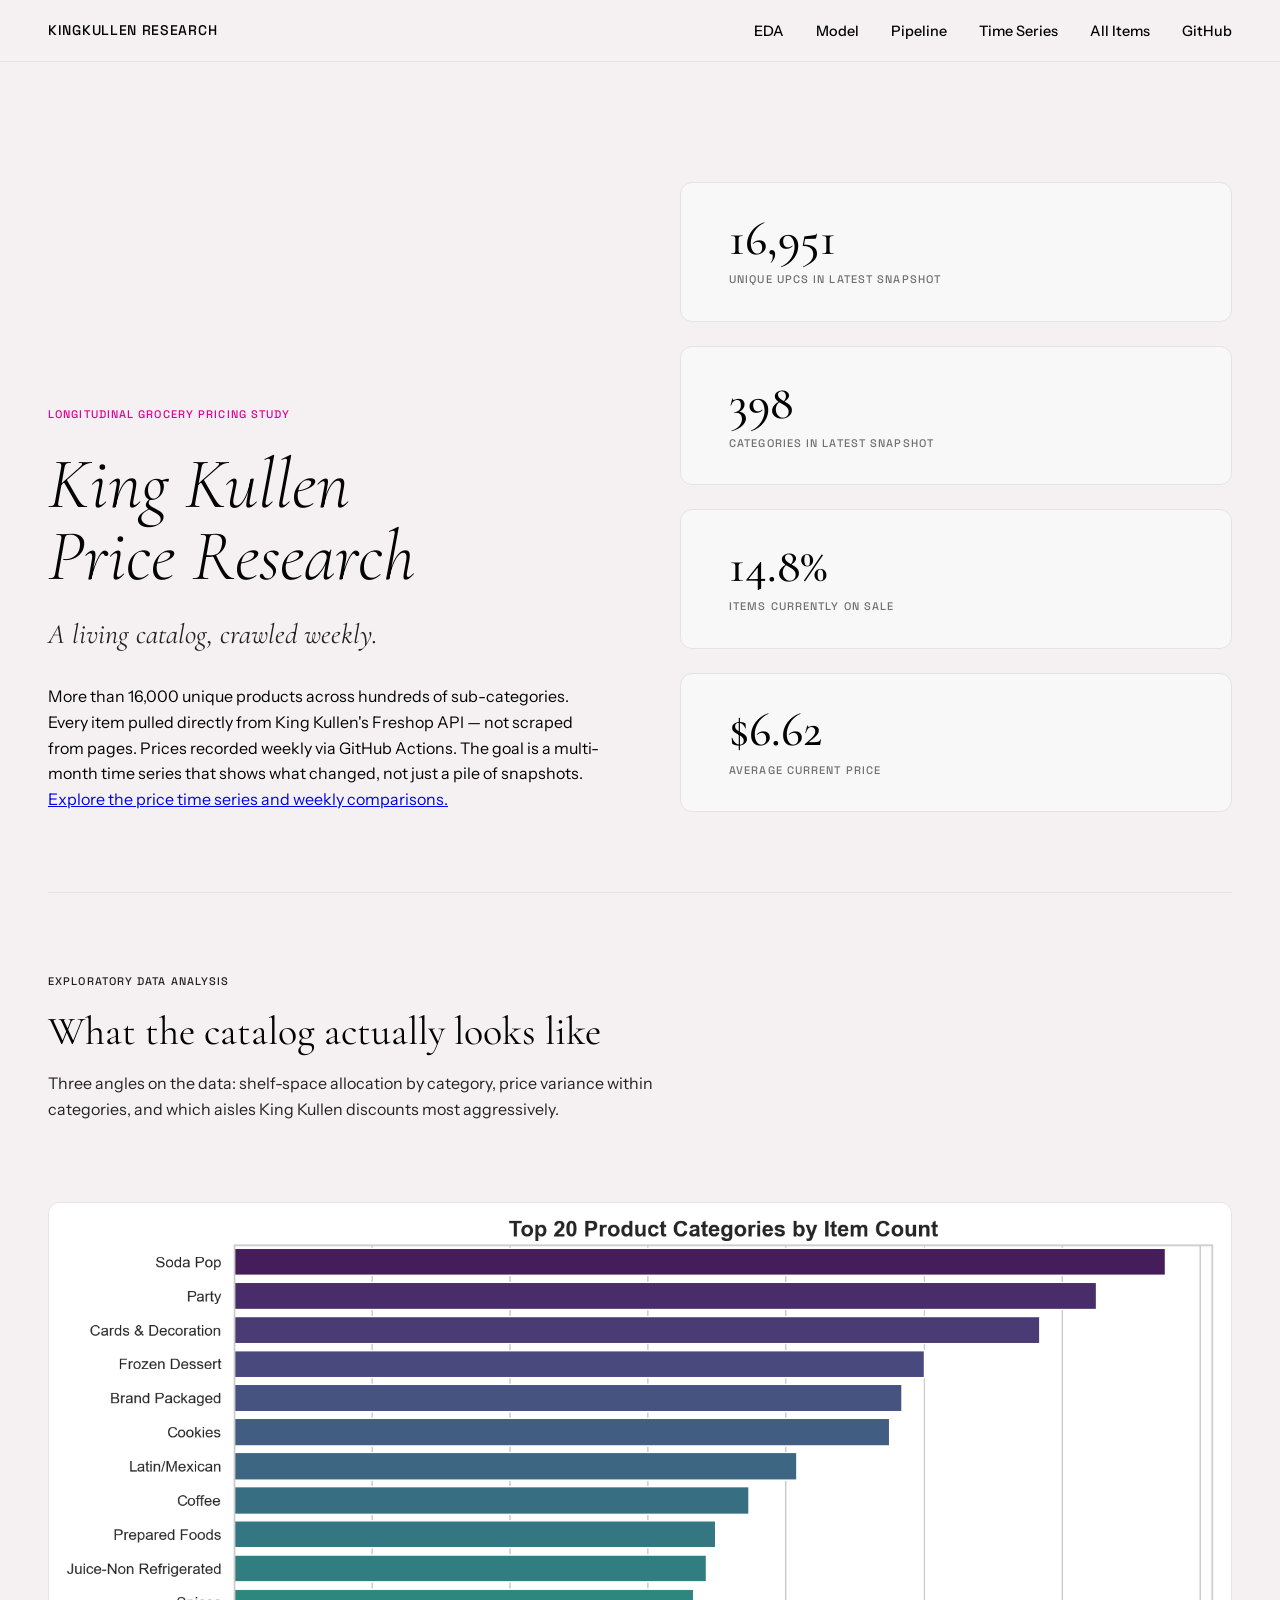
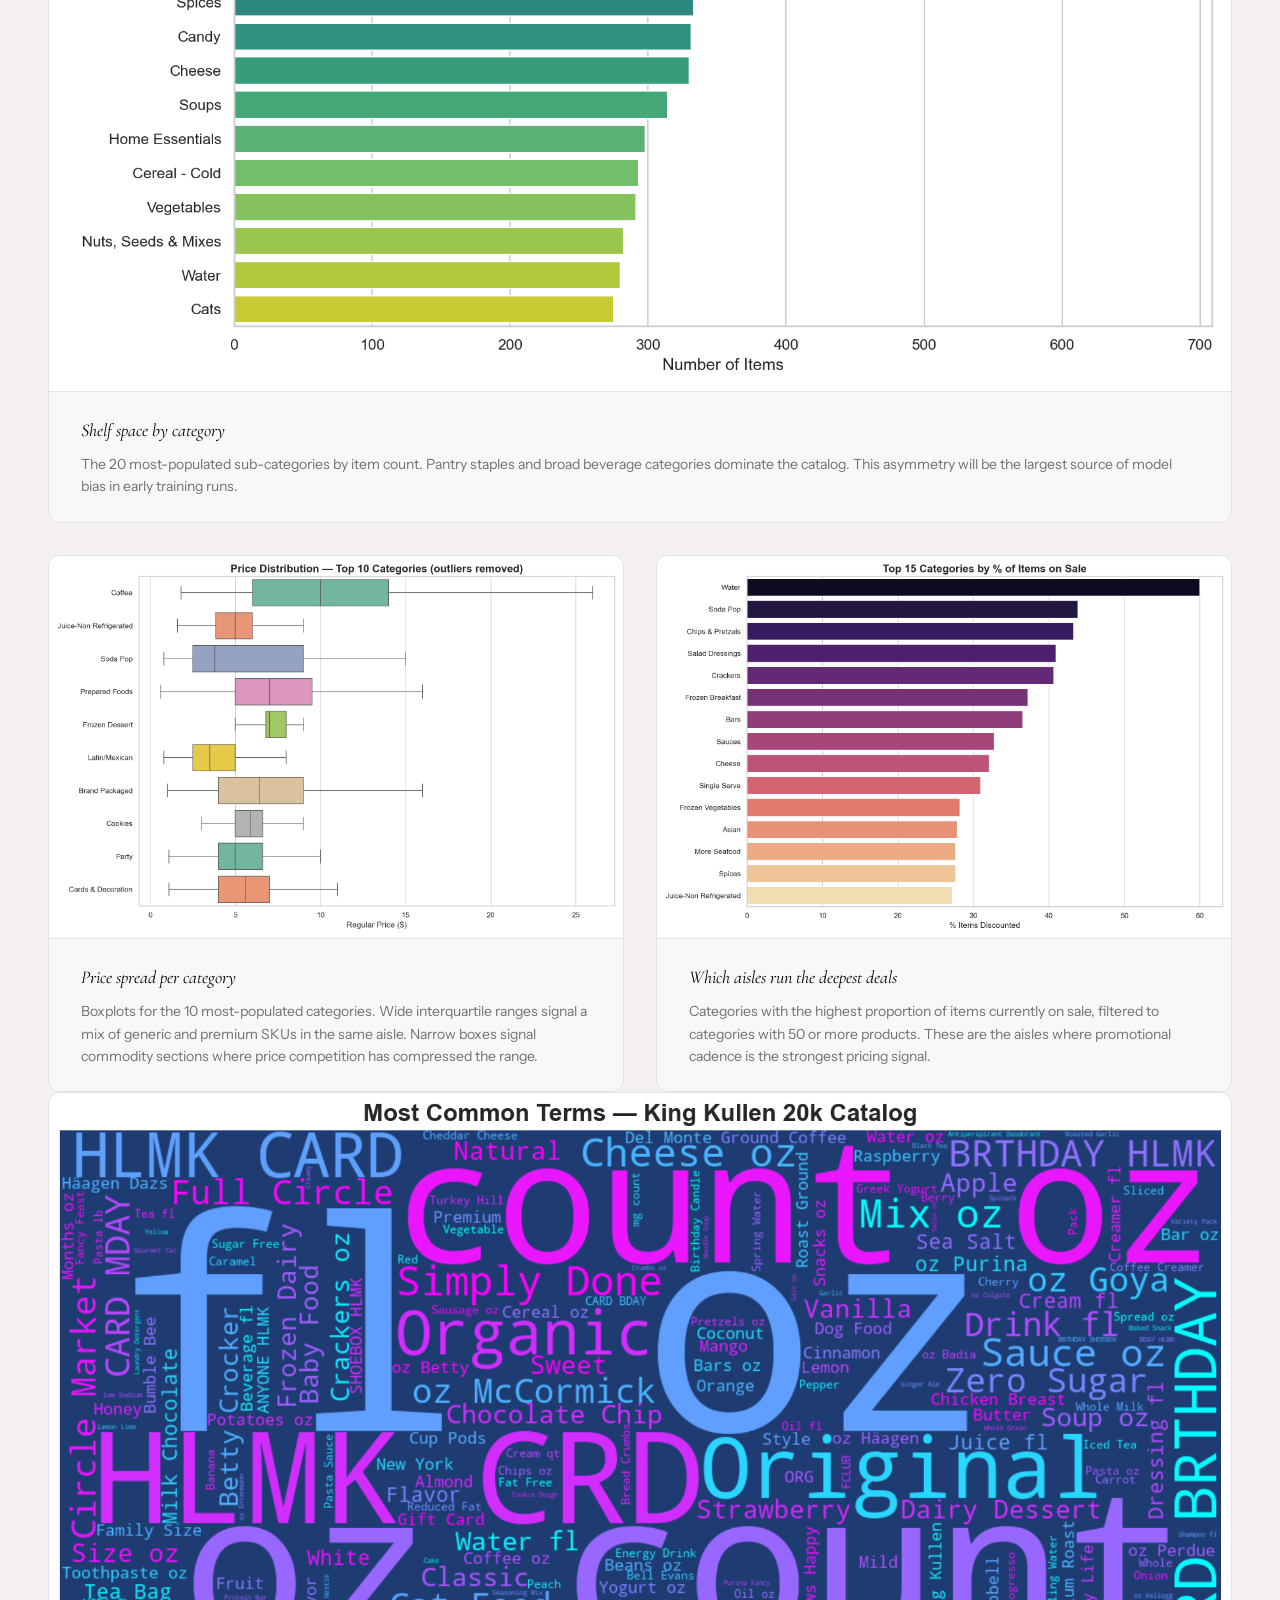
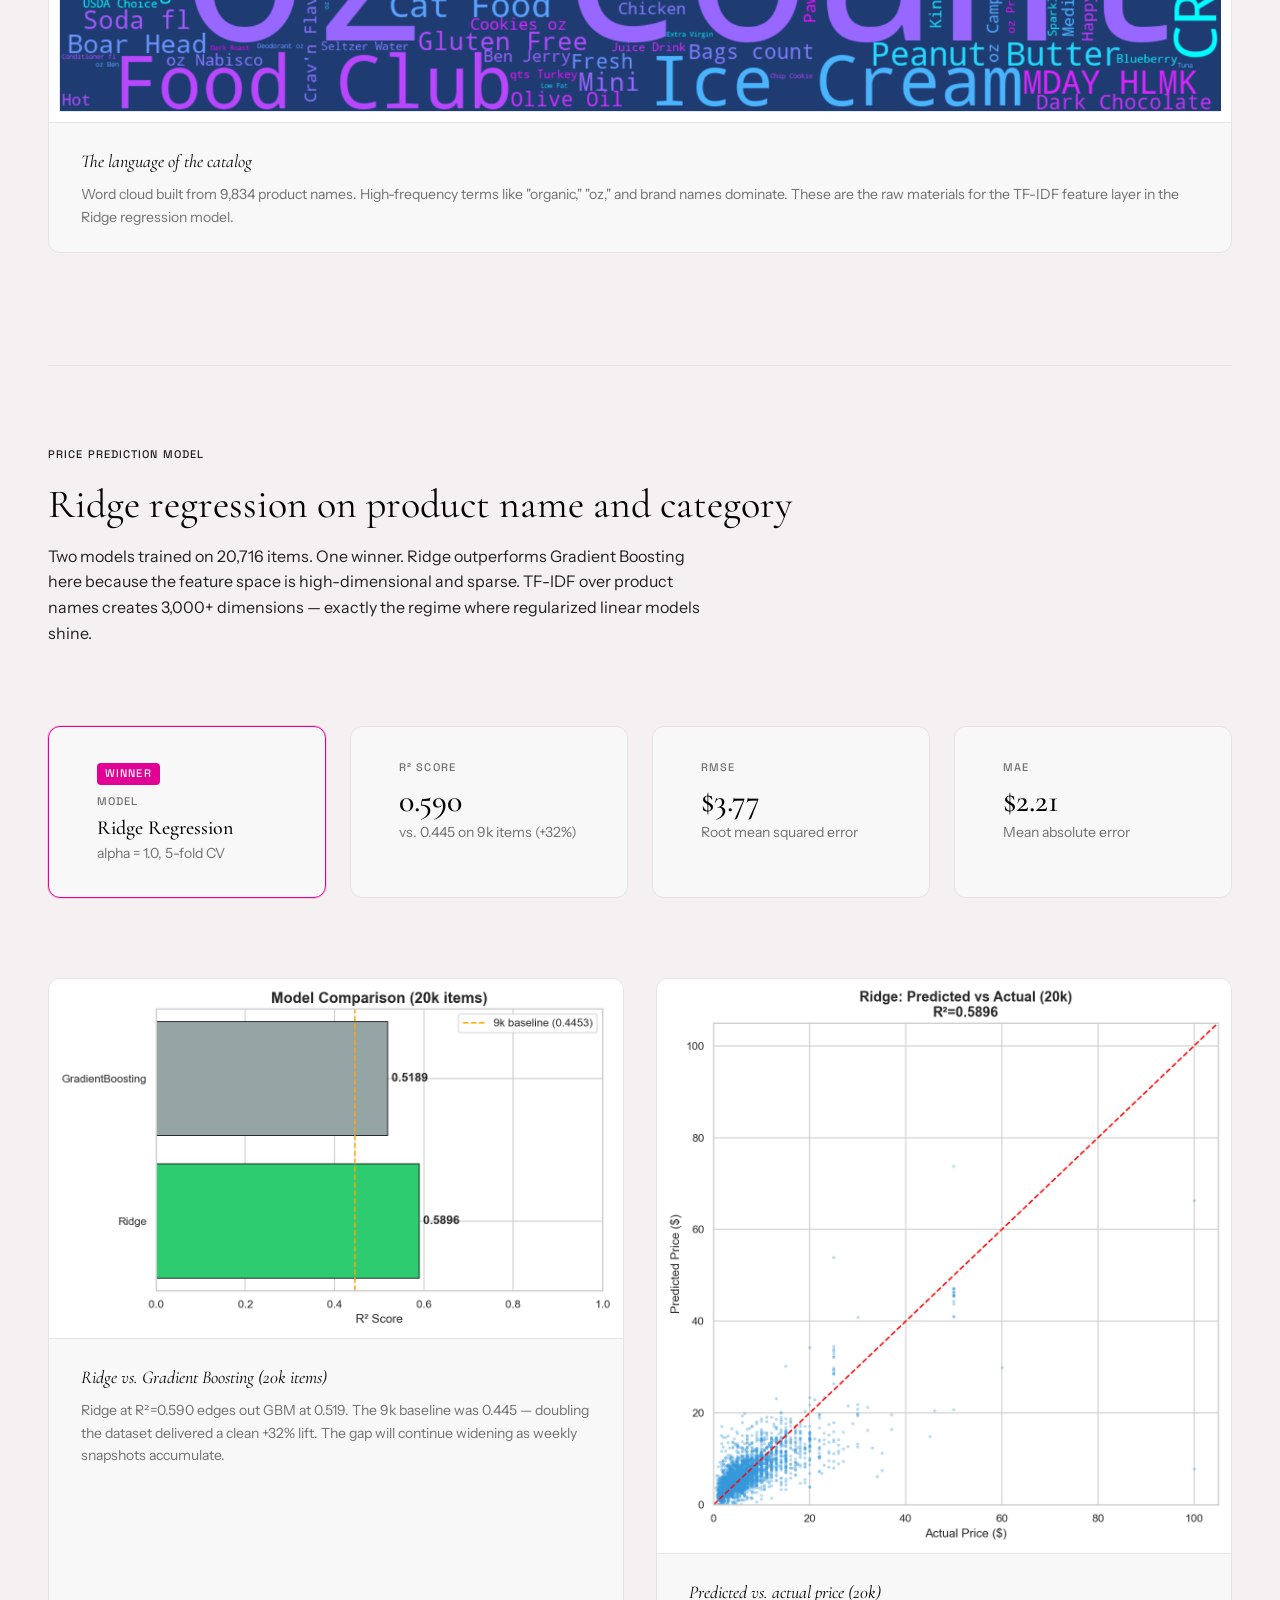
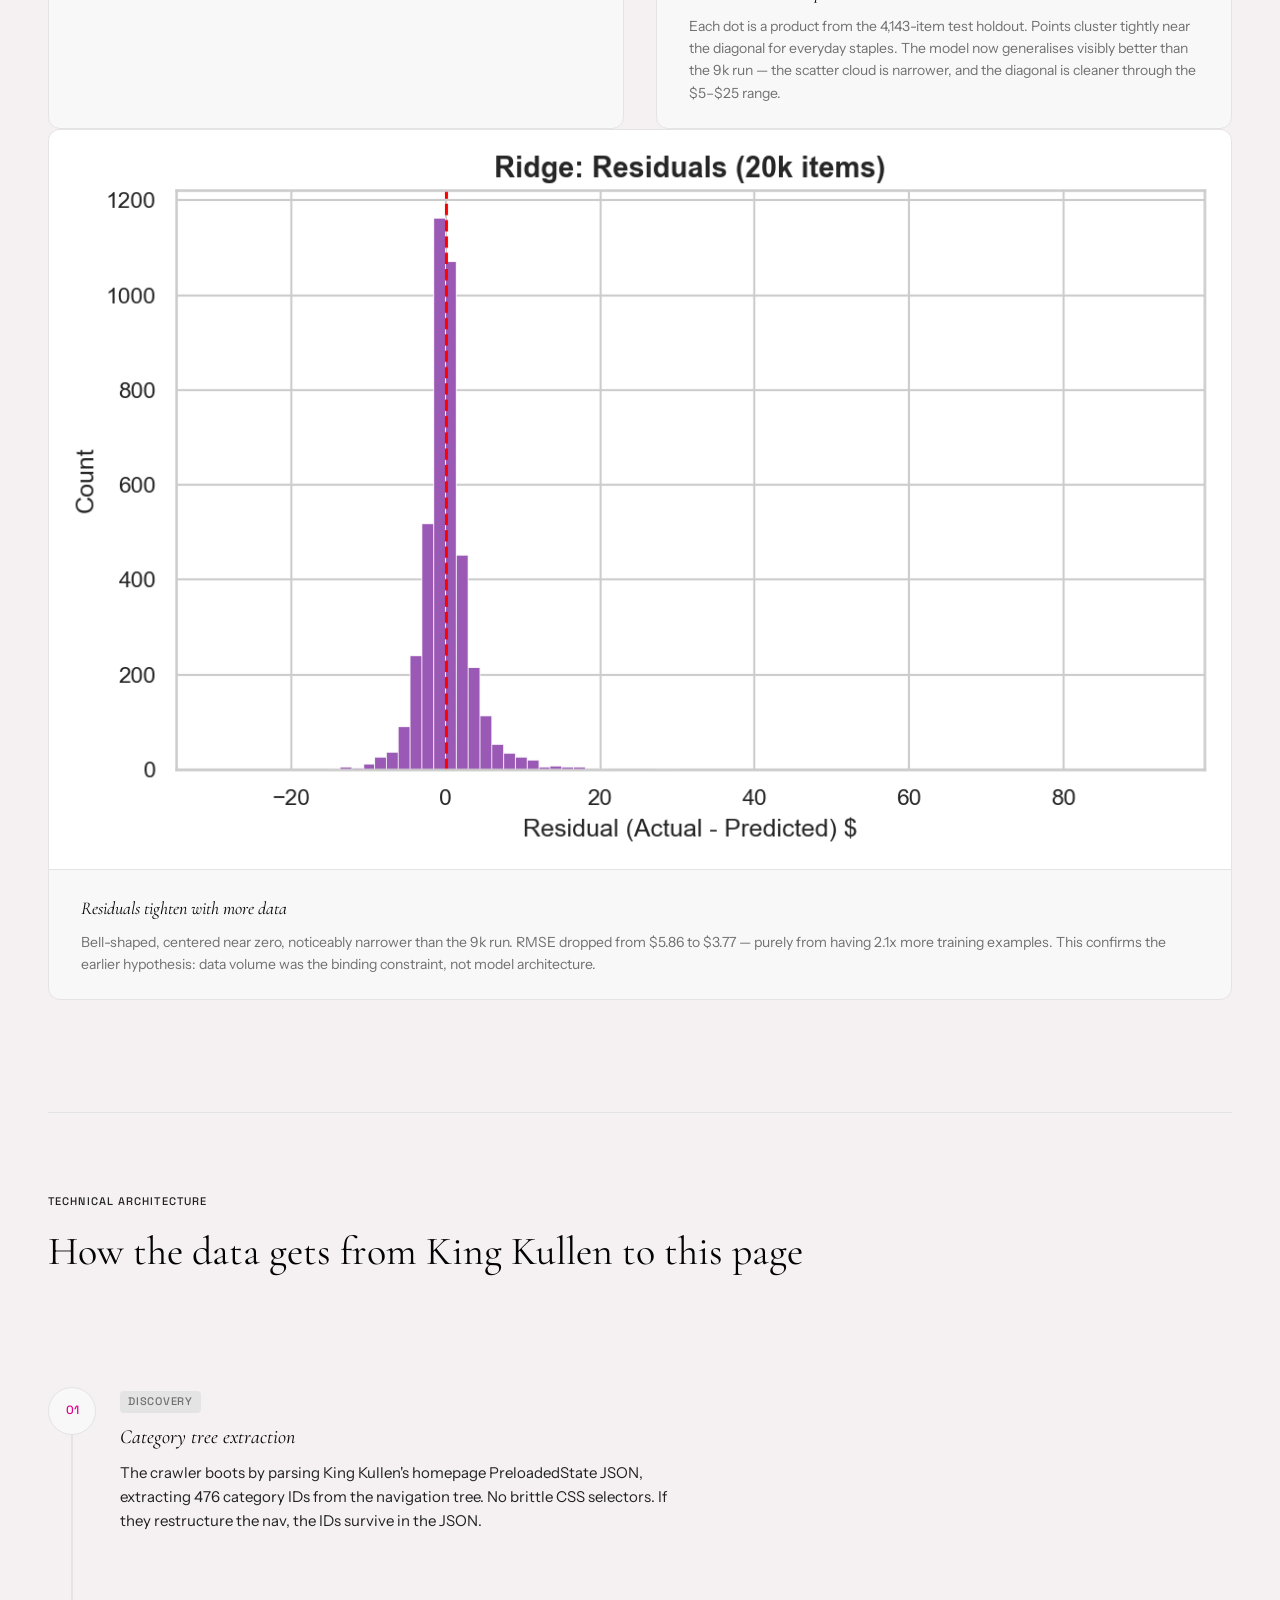
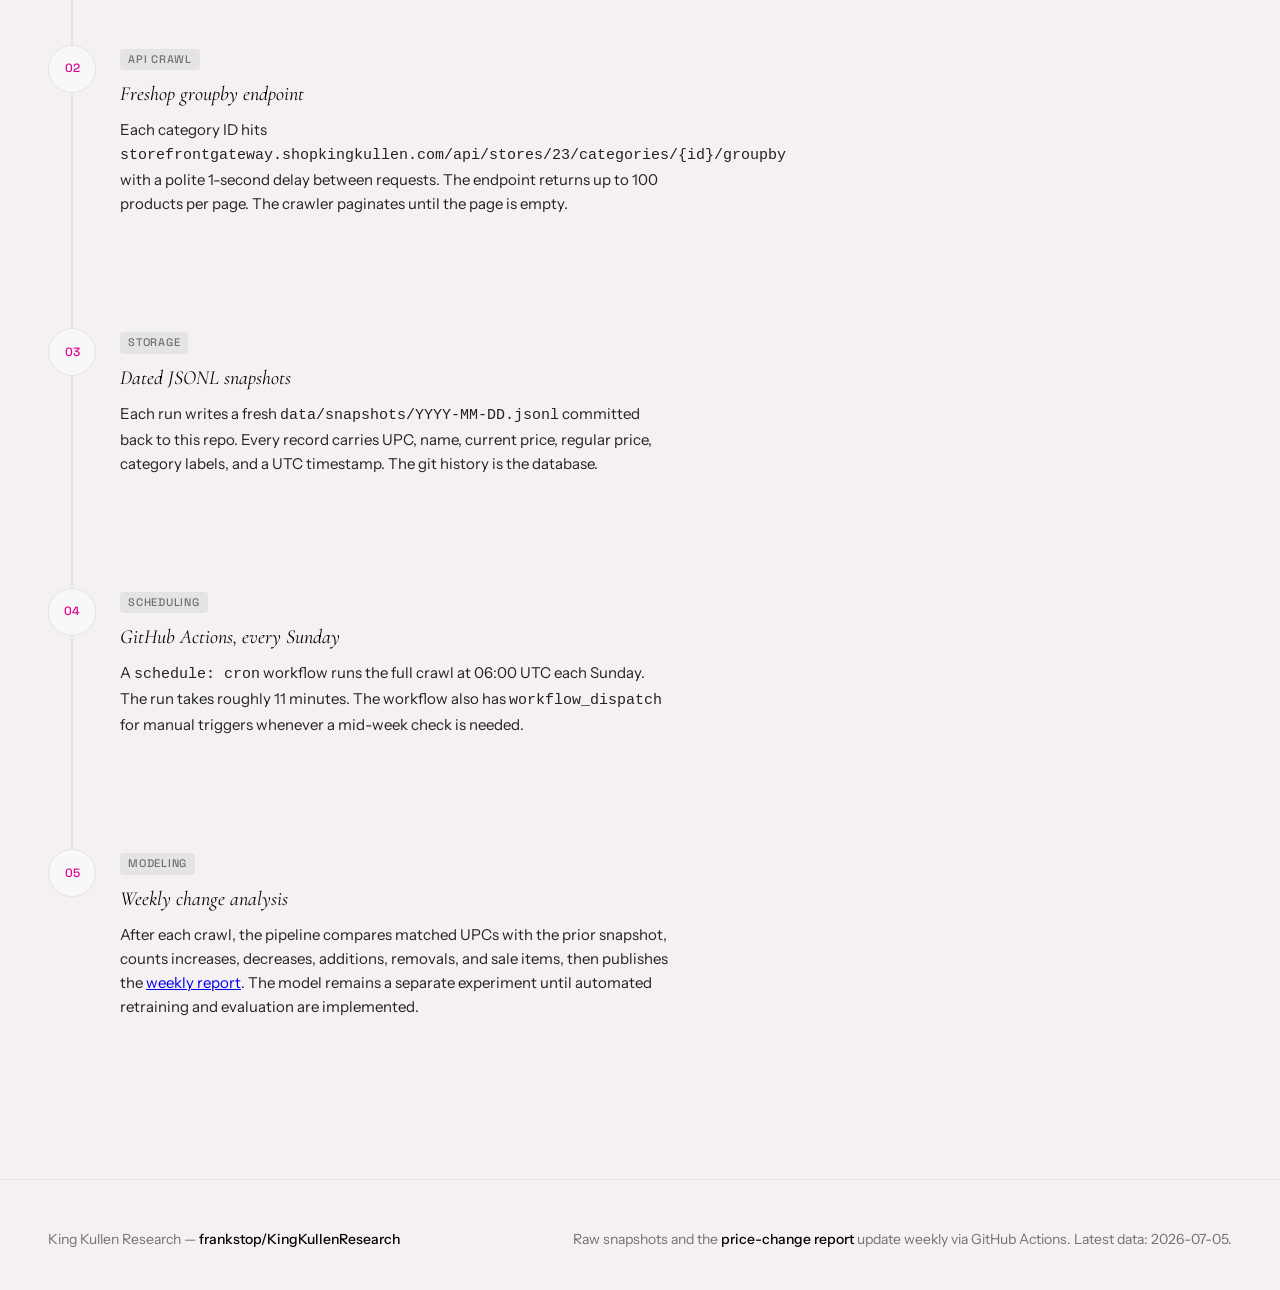
==== commit c8f32f35: "feat: publish all-item price history" ====
--- a/docs/index.html
+++ b/docs/index.html
@@ -526,6 +526,7 @@
       <li><a href="#model">Model</a></li>
       <li><a href="#pipeline">Pipeline</a></li>
       <li><a href="weekly-report.html">Time Series</a></li>
+      <li><a href="https://frankiejvaldez.com/projects/kingkullenresearch/catalog-history/" target="_top">All Items</a></li>
       <li><a href="https://github.com/frankstop/KingKullenResearch">GitHub</a></li>
     </ul>
   </nav>
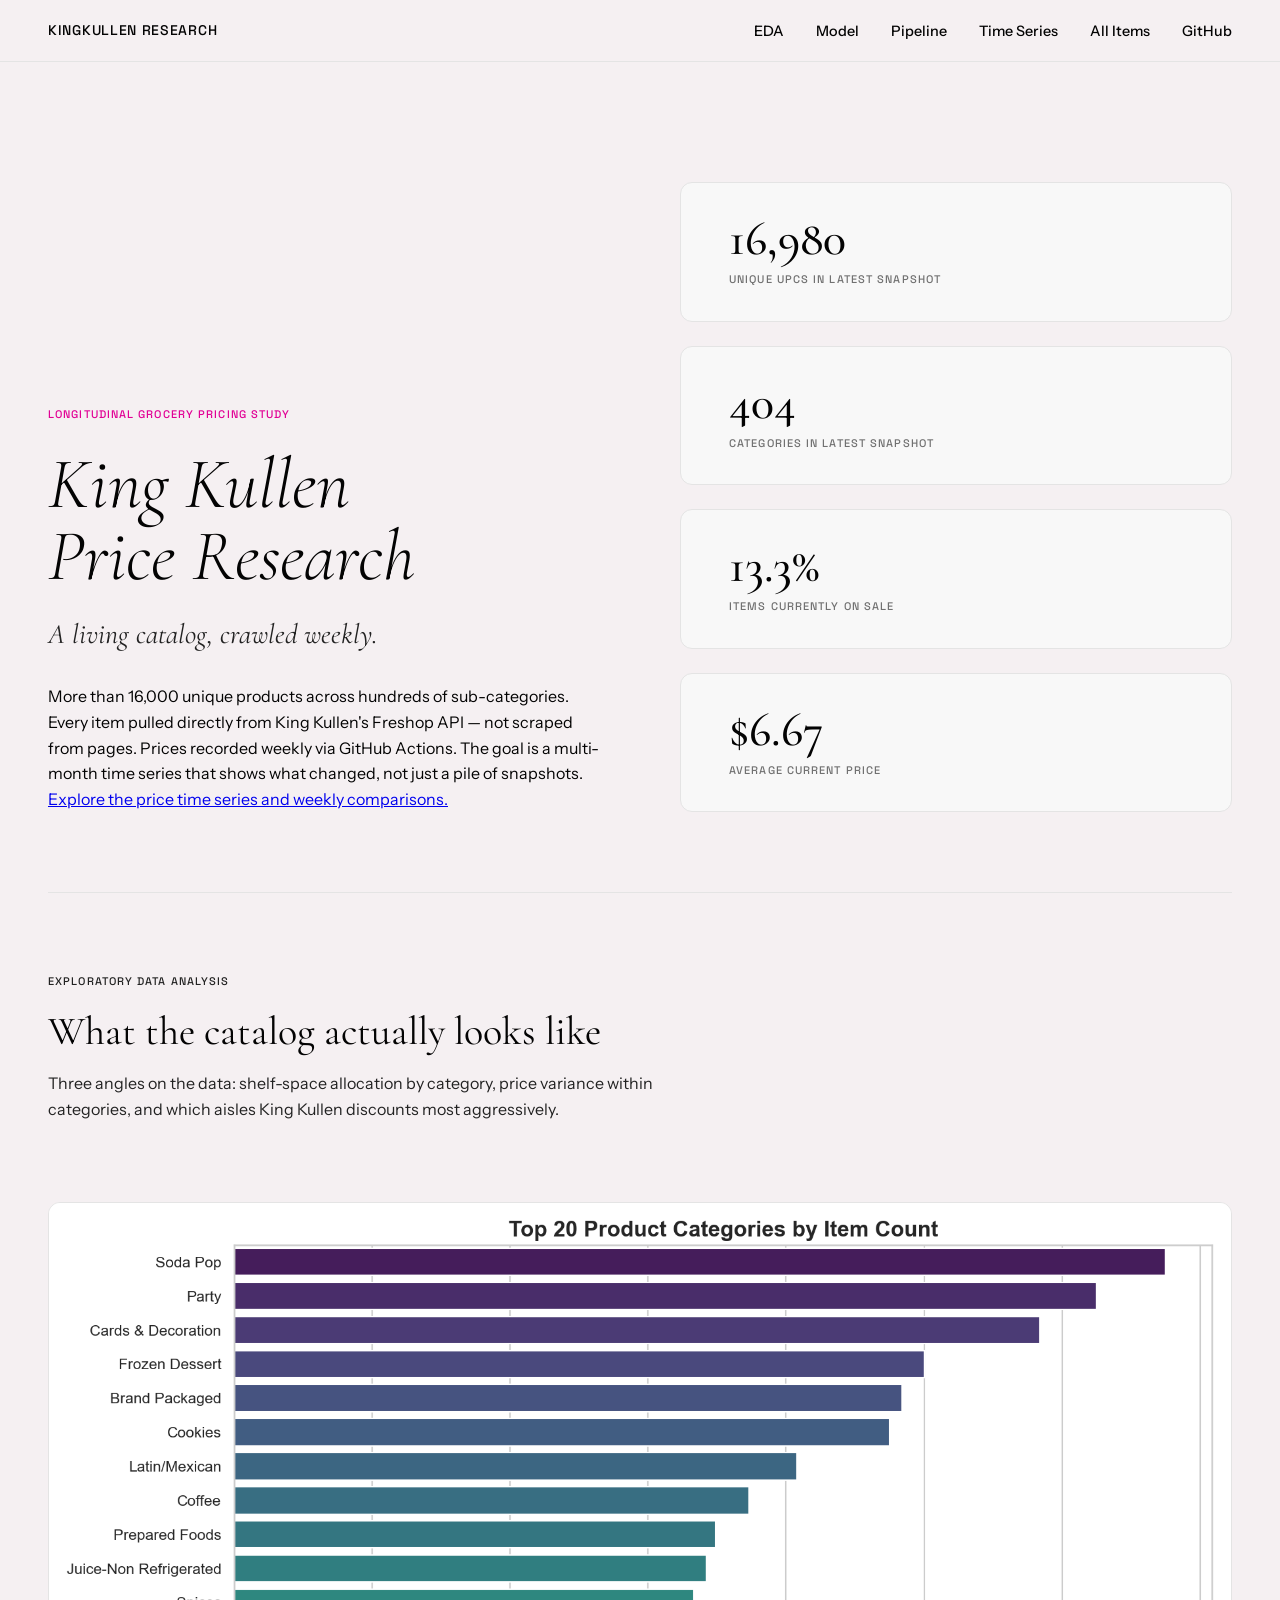
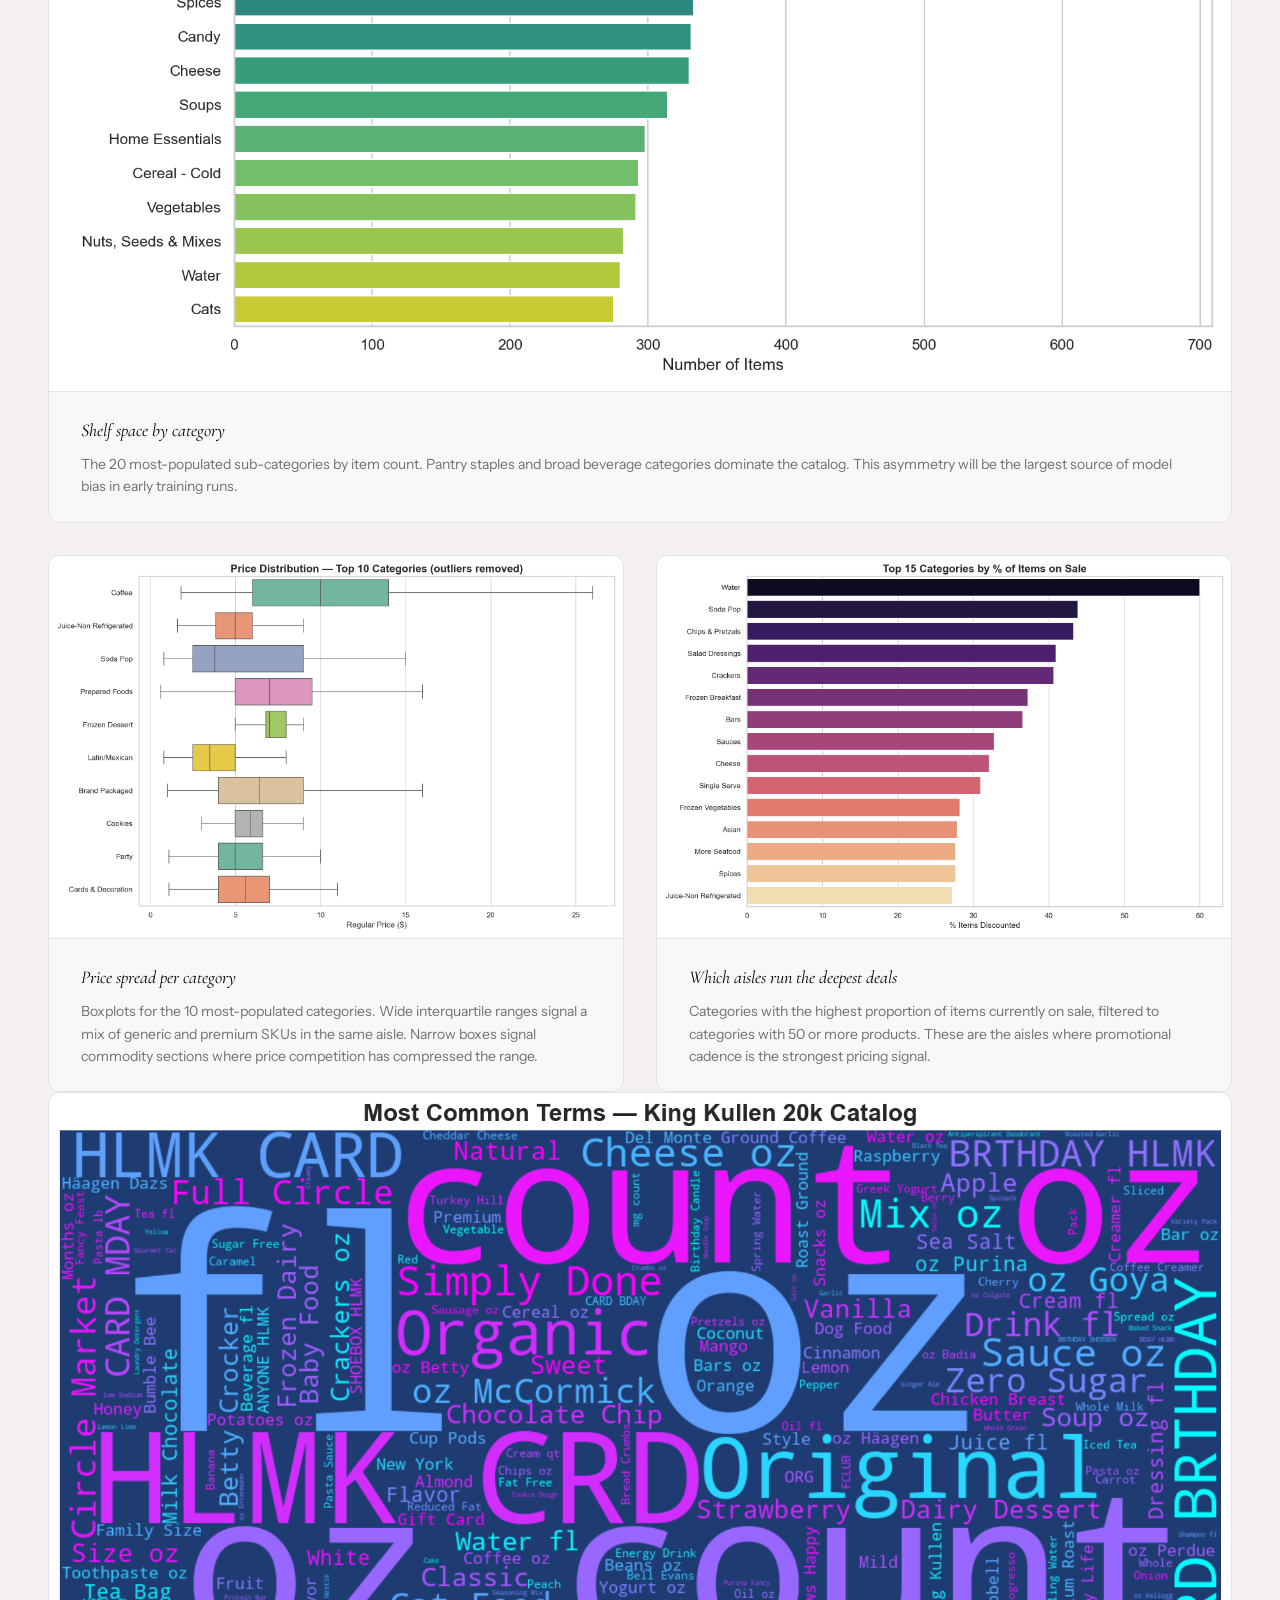
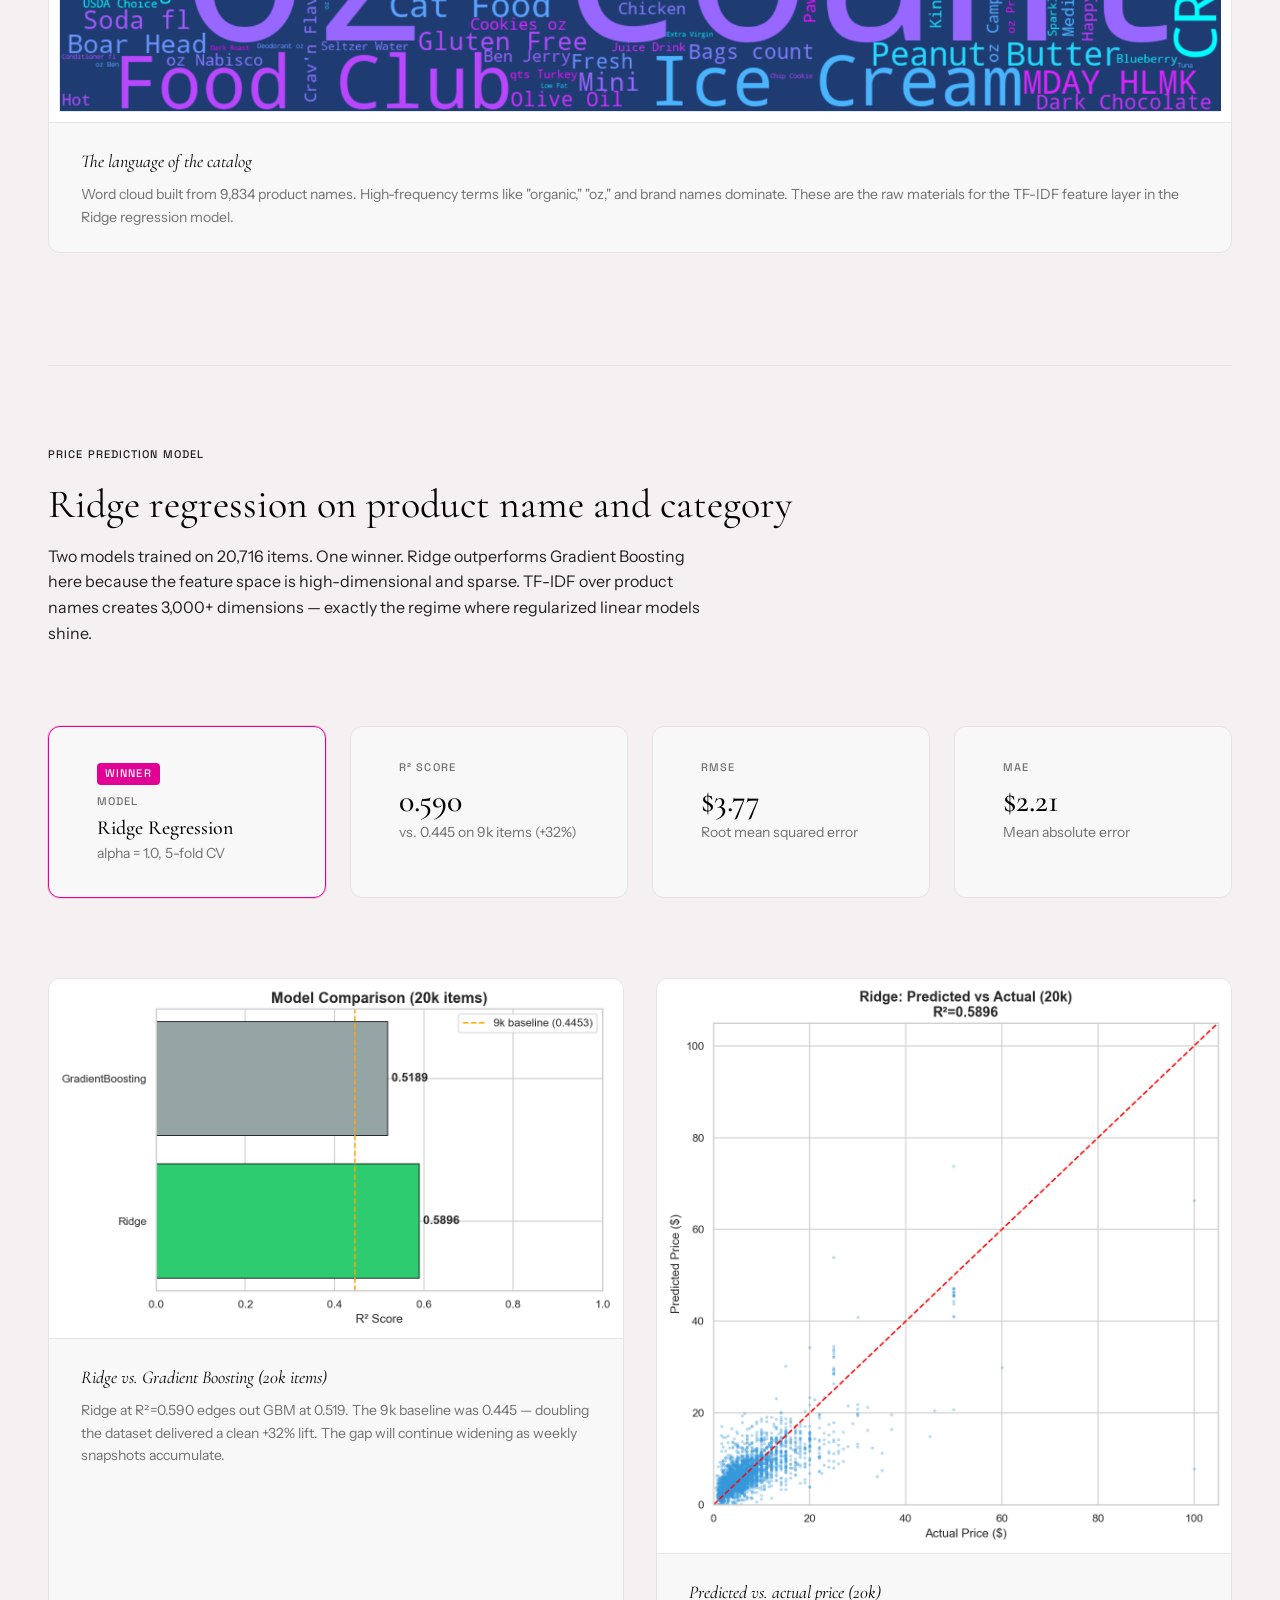
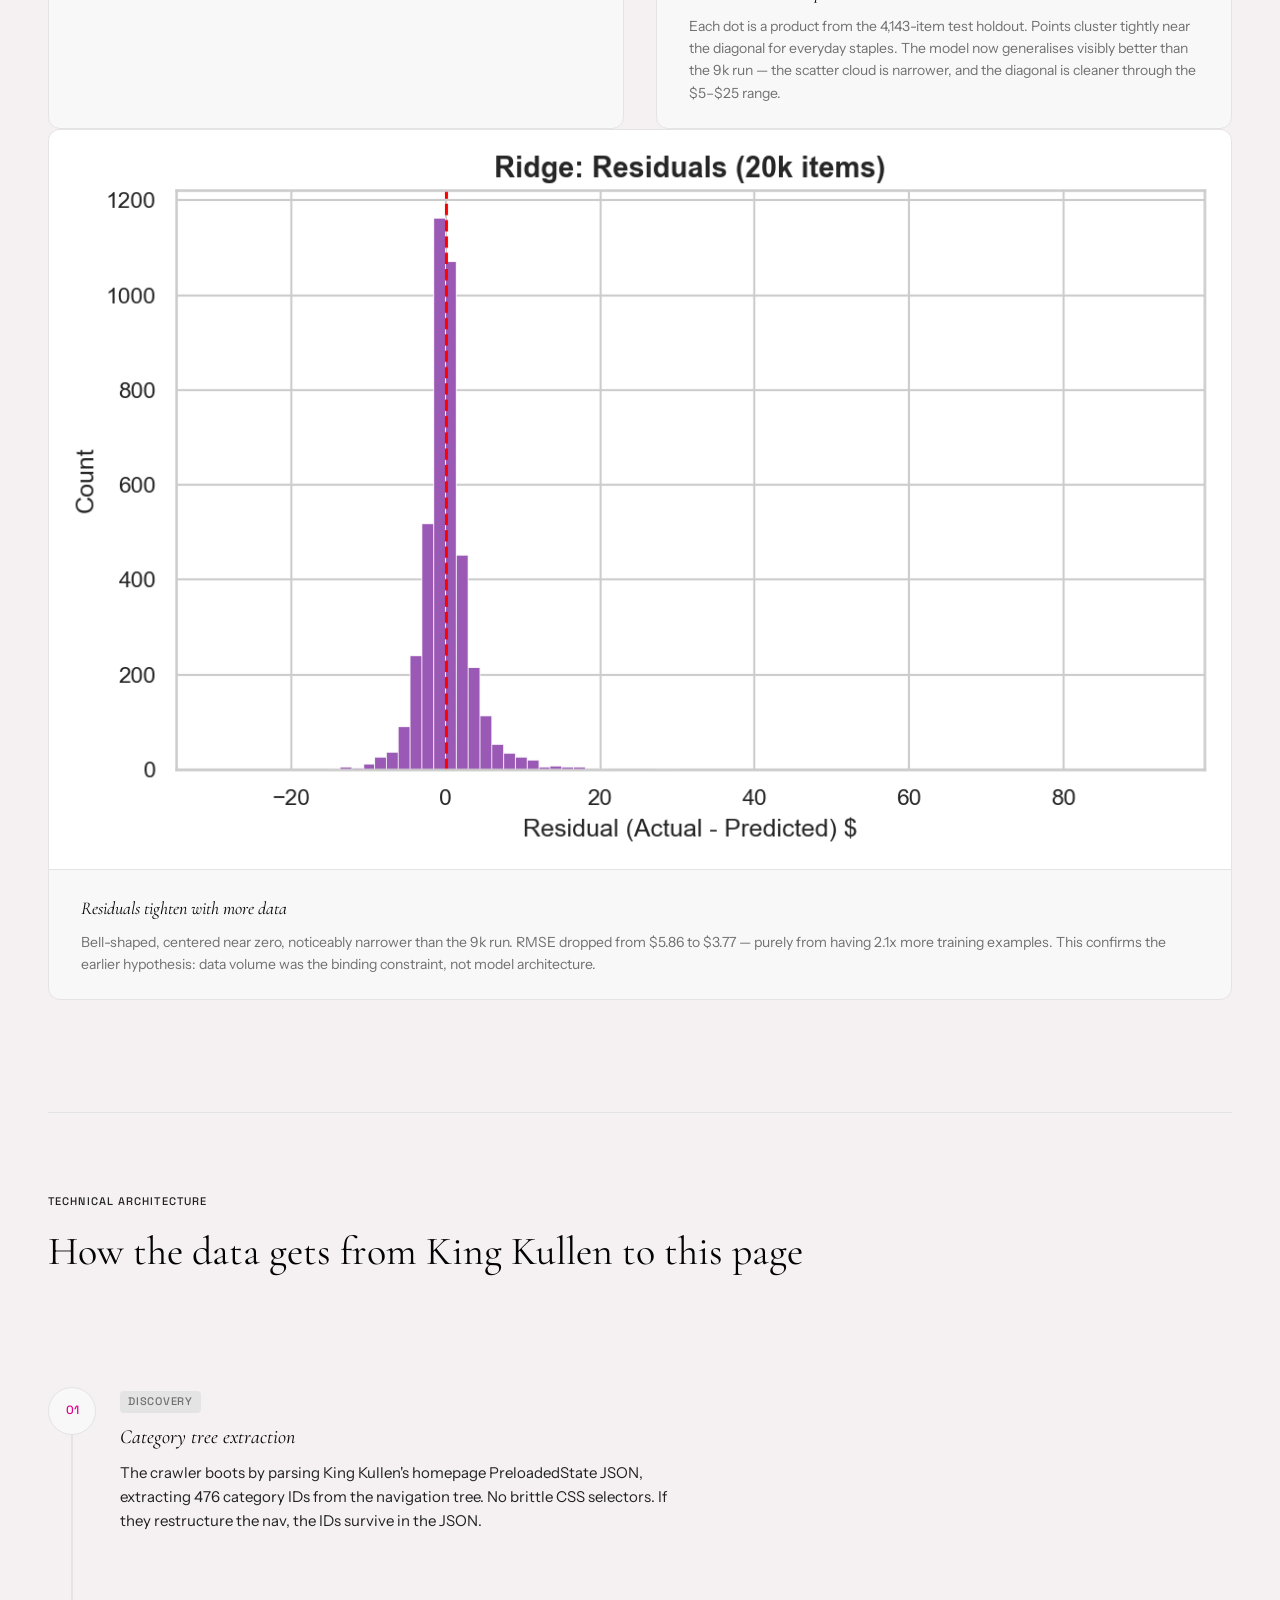
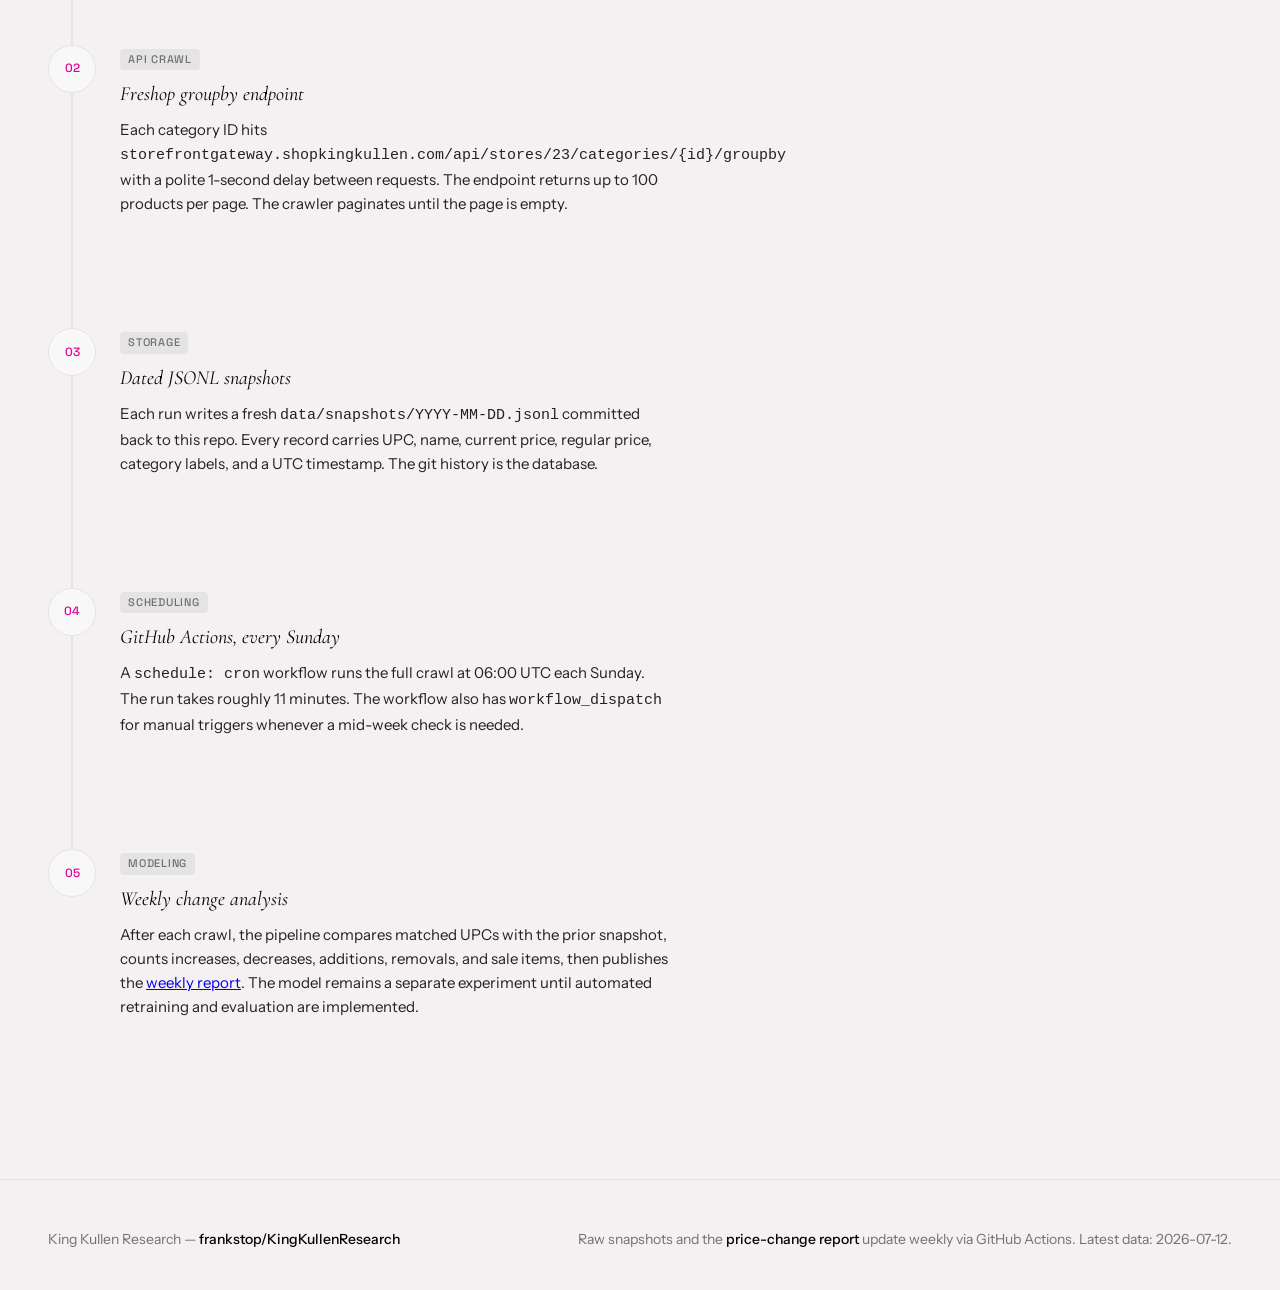
==== commit 52e00c82: "Open external links out of the portfolio iframe This site renders inside an iframe at frankiejvaldez" ====
--- a/docs/index.html
+++ b/docs/index.html
@@ -527,7 +527,7 @@
       <li><a href="#pipeline">Pipeline</a></li>
       <li><a href="weekly-report.html">Time Series</a></li>
       <li><a href="https://frankiejvaldez.com/projects/kingkullenresearch/catalog-history/" target="_top">All Items</a></li>
-      <li><a href="https://github.com/frankstop/KingKullenResearch">GitHub</a></li>
+      <li><a href="https://github.com/frankstop/KingKullenResearch" target="_blank" rel="noopener noreferrer">GitHub</a></li>
     </ul>
   </nav>
 
@@ -724,7 +724,7 @@
 
   <!-- Footer -->
   <footer>
-    <p>King Kullen Research &mdash; <a href="https://github.com/frankstop/KingKullenResearch">frankstop/KingKullenResearch</a></p>
+    <p>King Kullen Research &mdash; <a href="https://github.com/frankstop/KingKullenResearch" target="_blank" rel="noopener noreferrer">frankstop/KingKullenResearch</a></p>
     <p>Raw snapshots and the <a href="weekly-report.html">price-change report</a> update weekly via GitHub Actions. Latest data: <span id="latest-snapshot-date">2026-06-28</span>.</p>
   </footer>
 
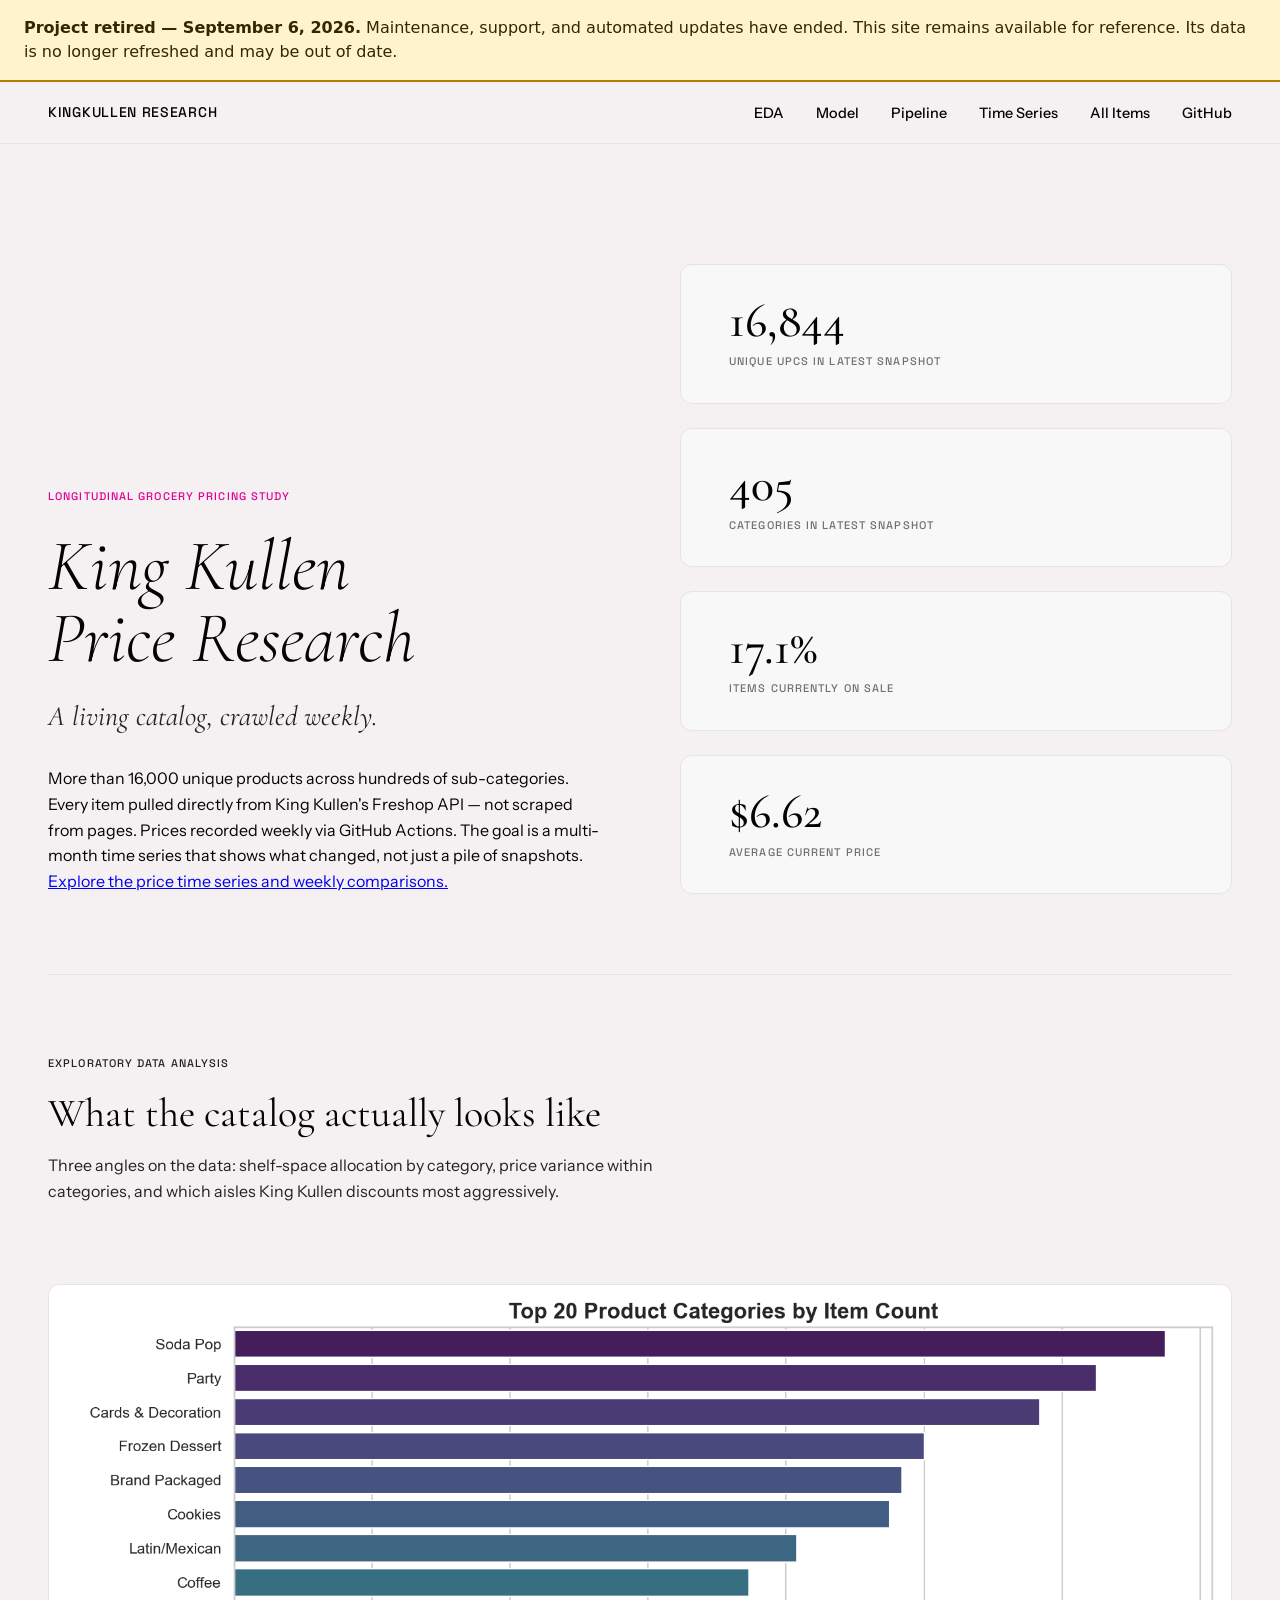
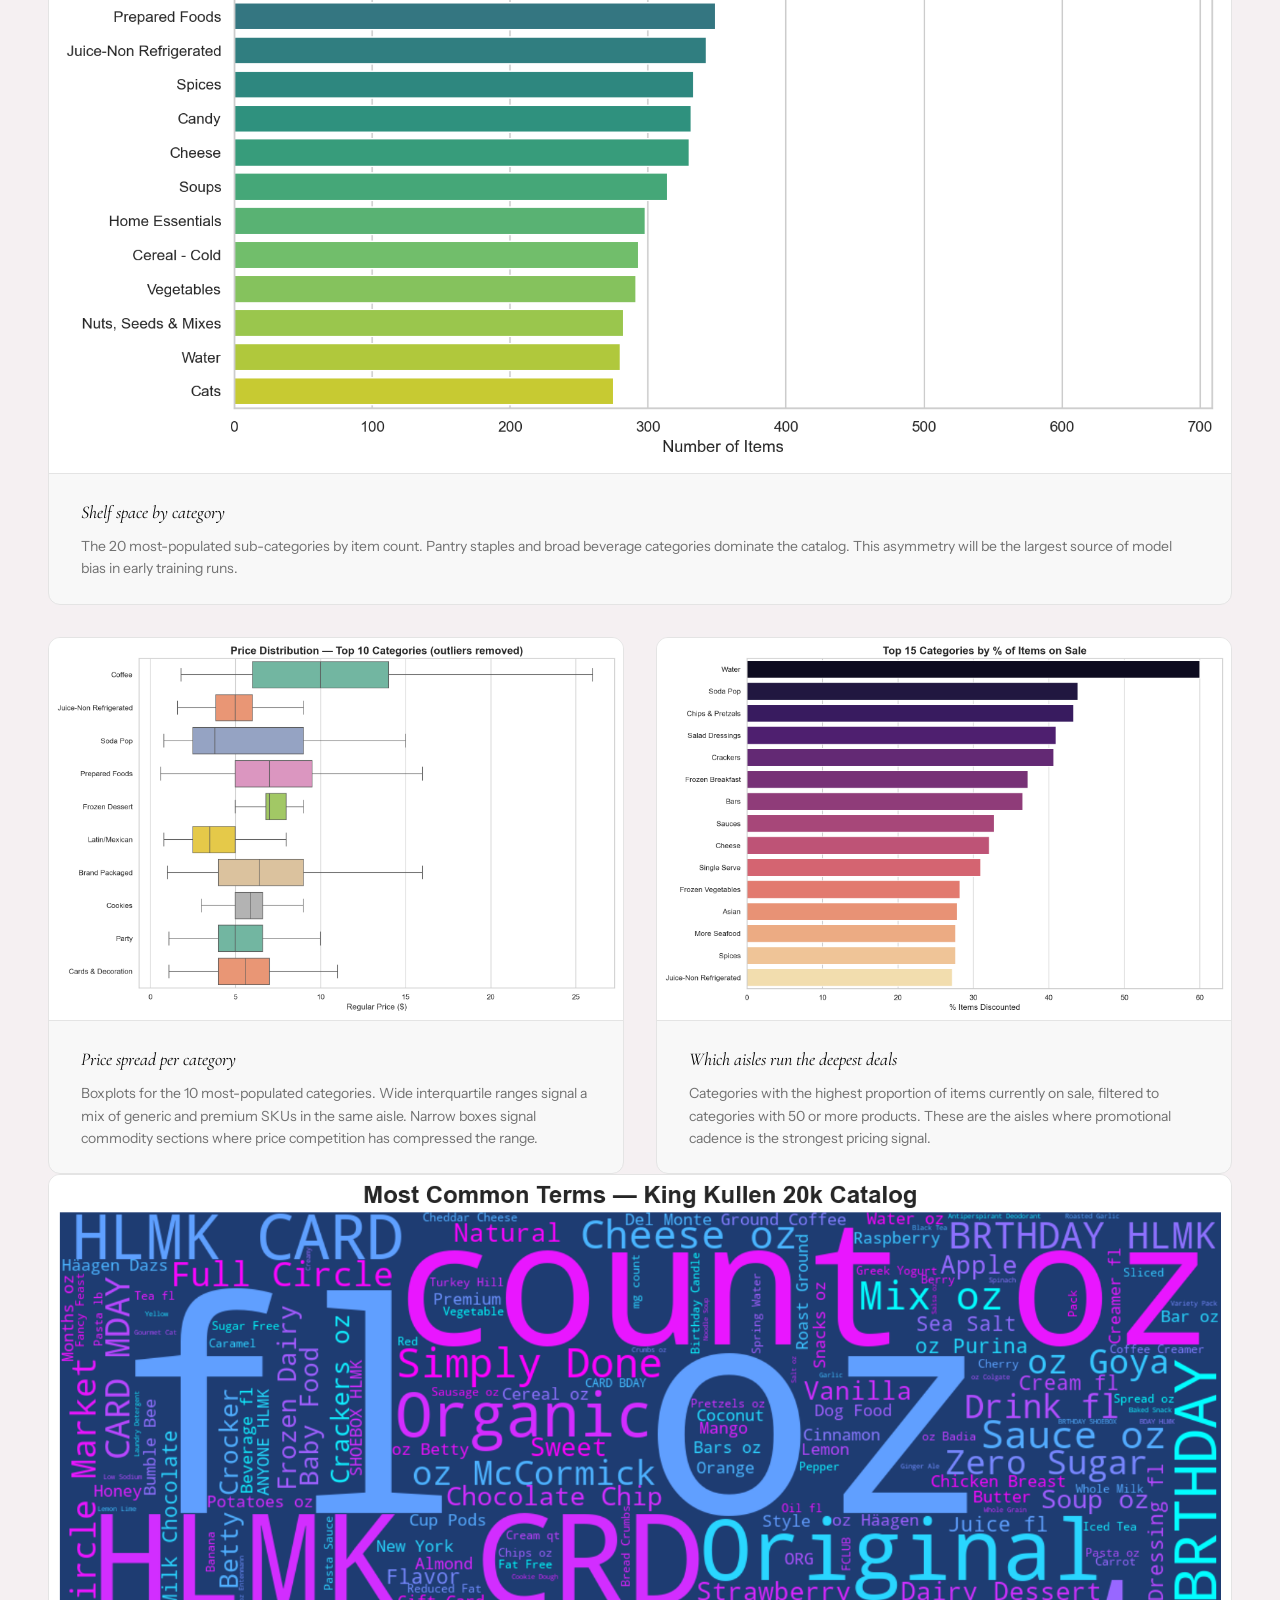
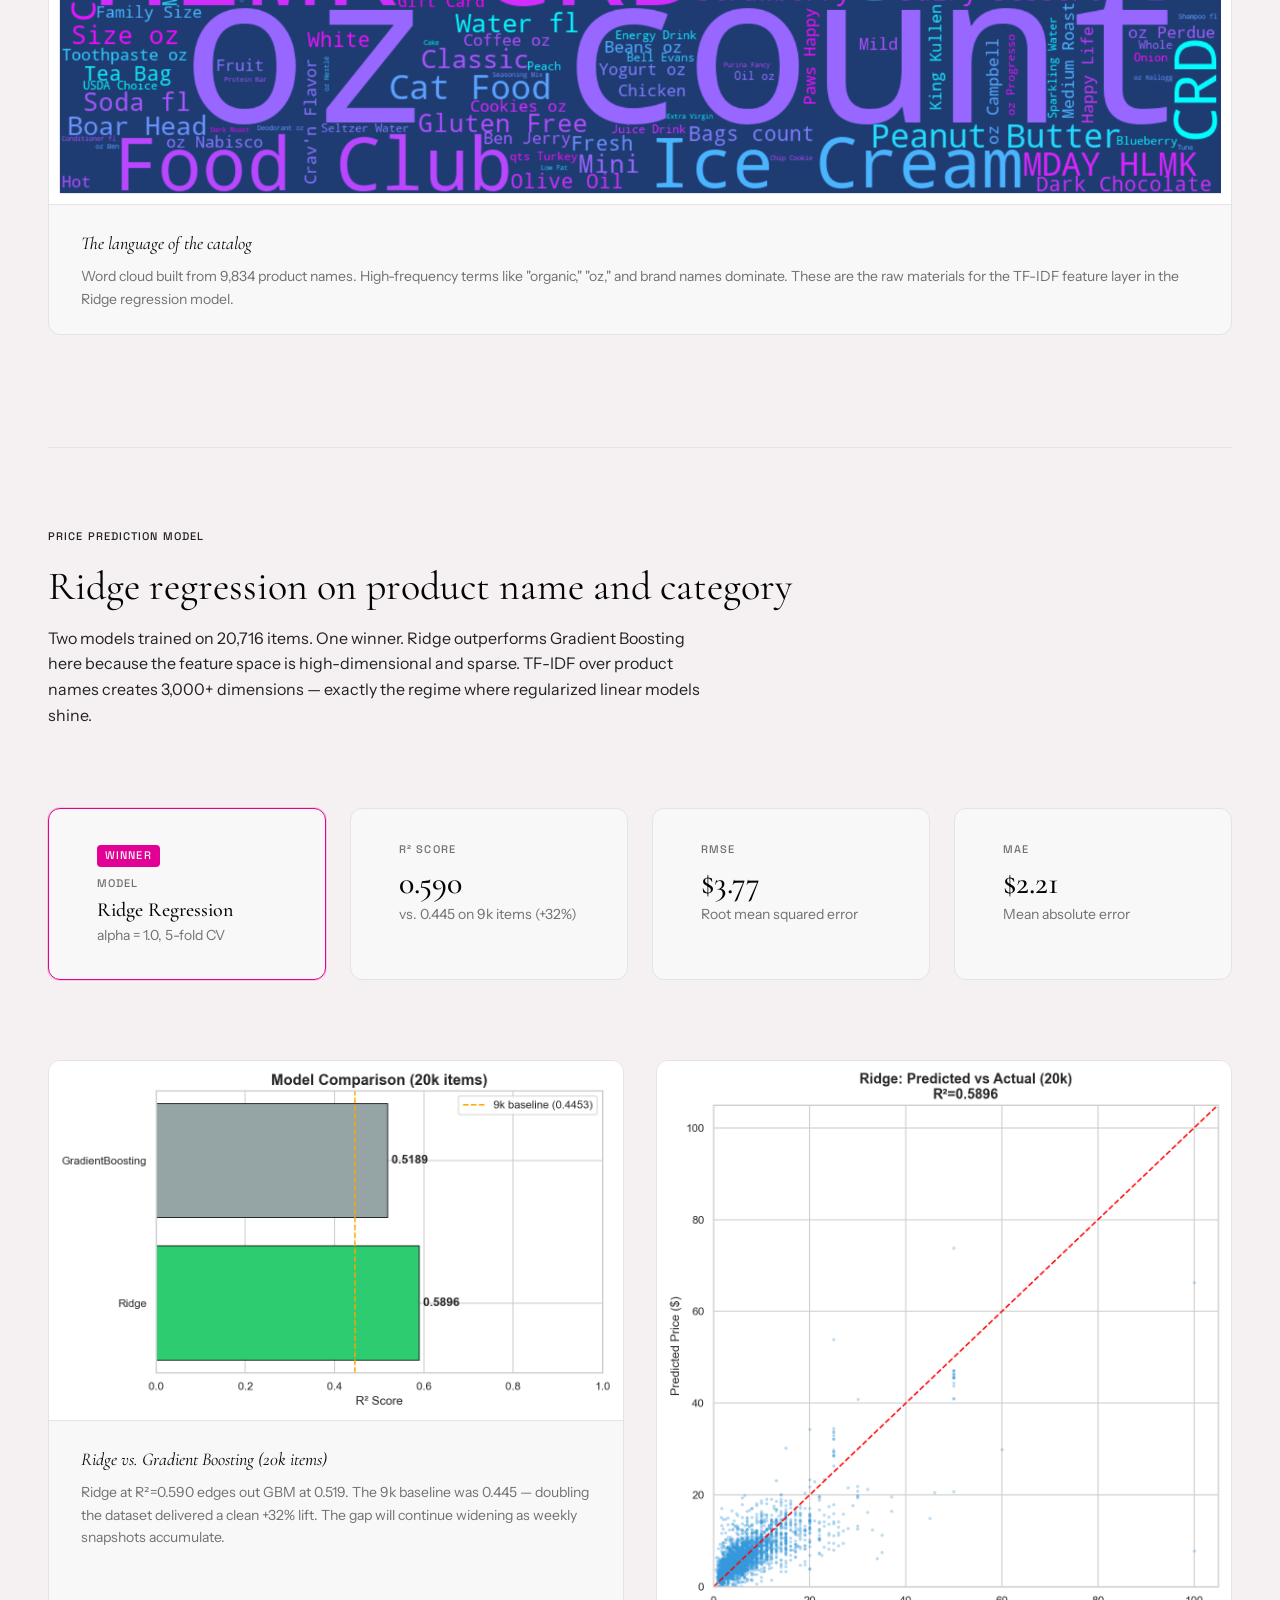
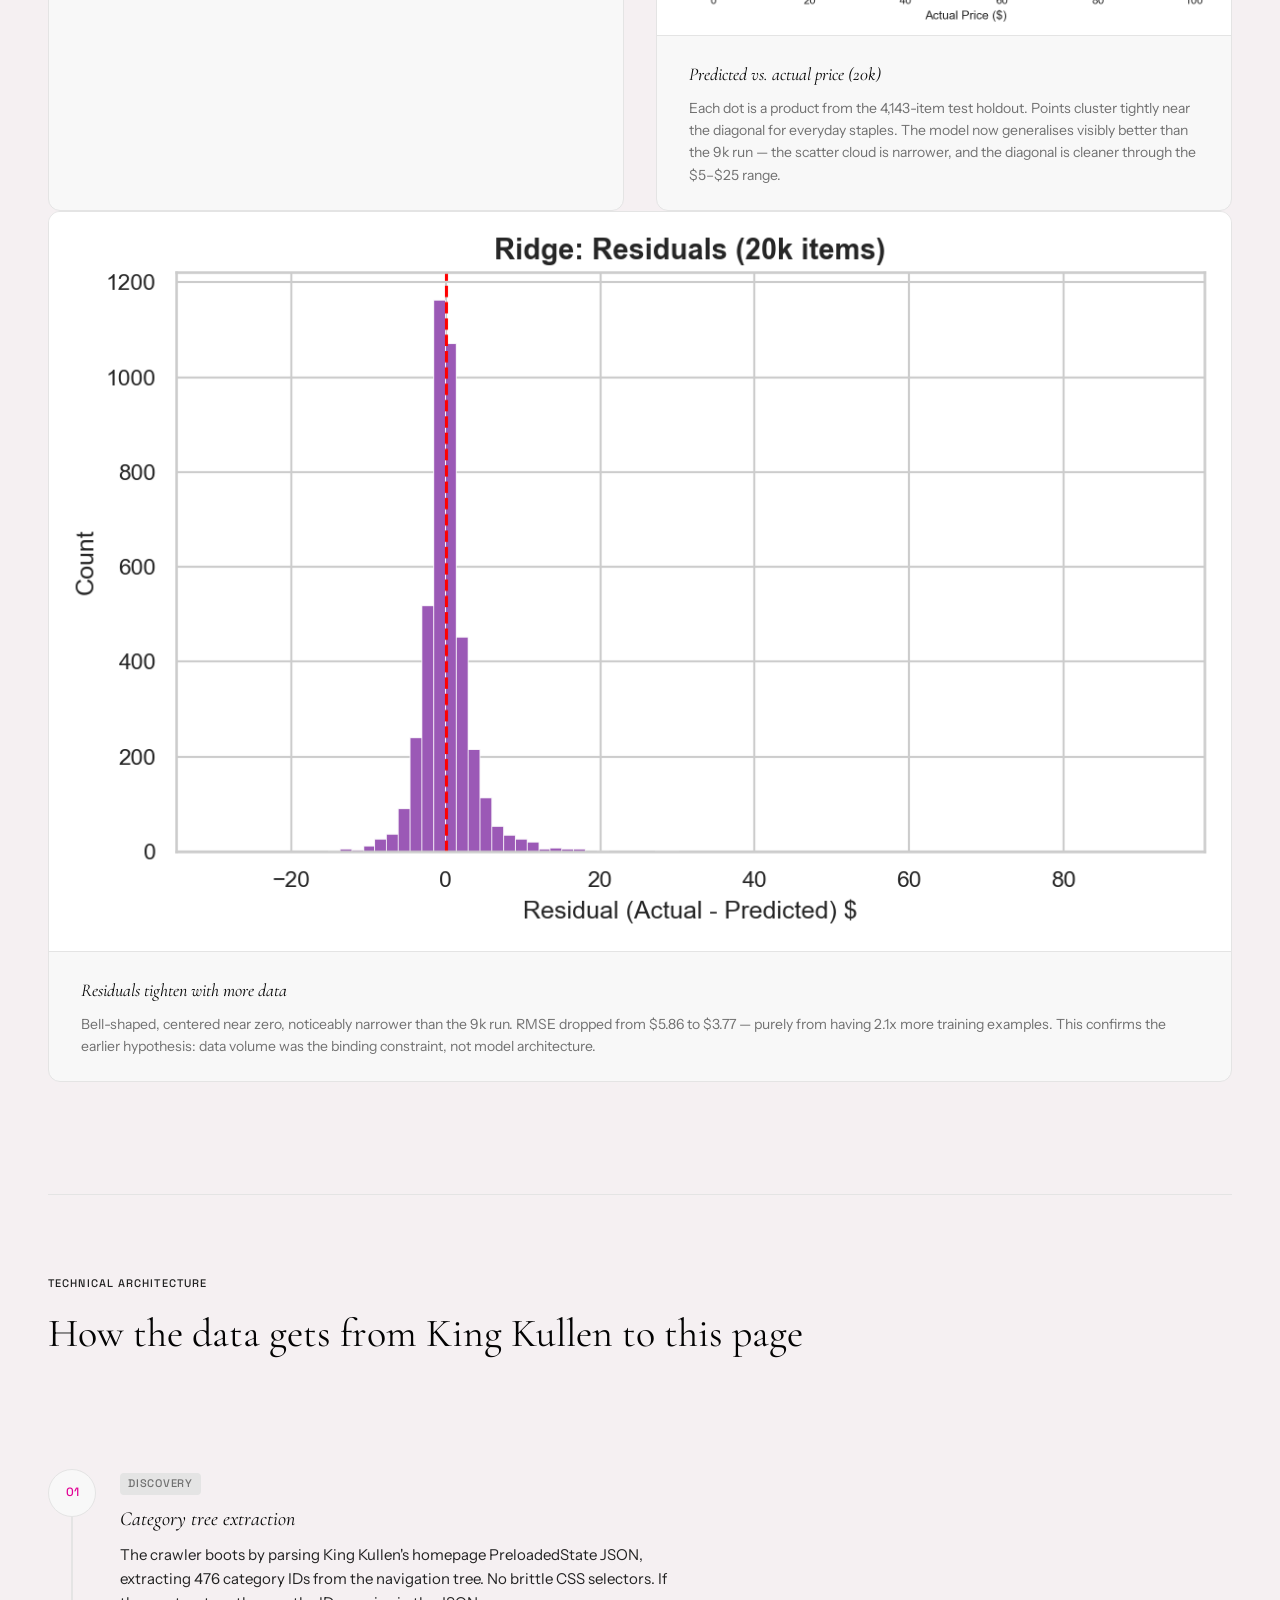
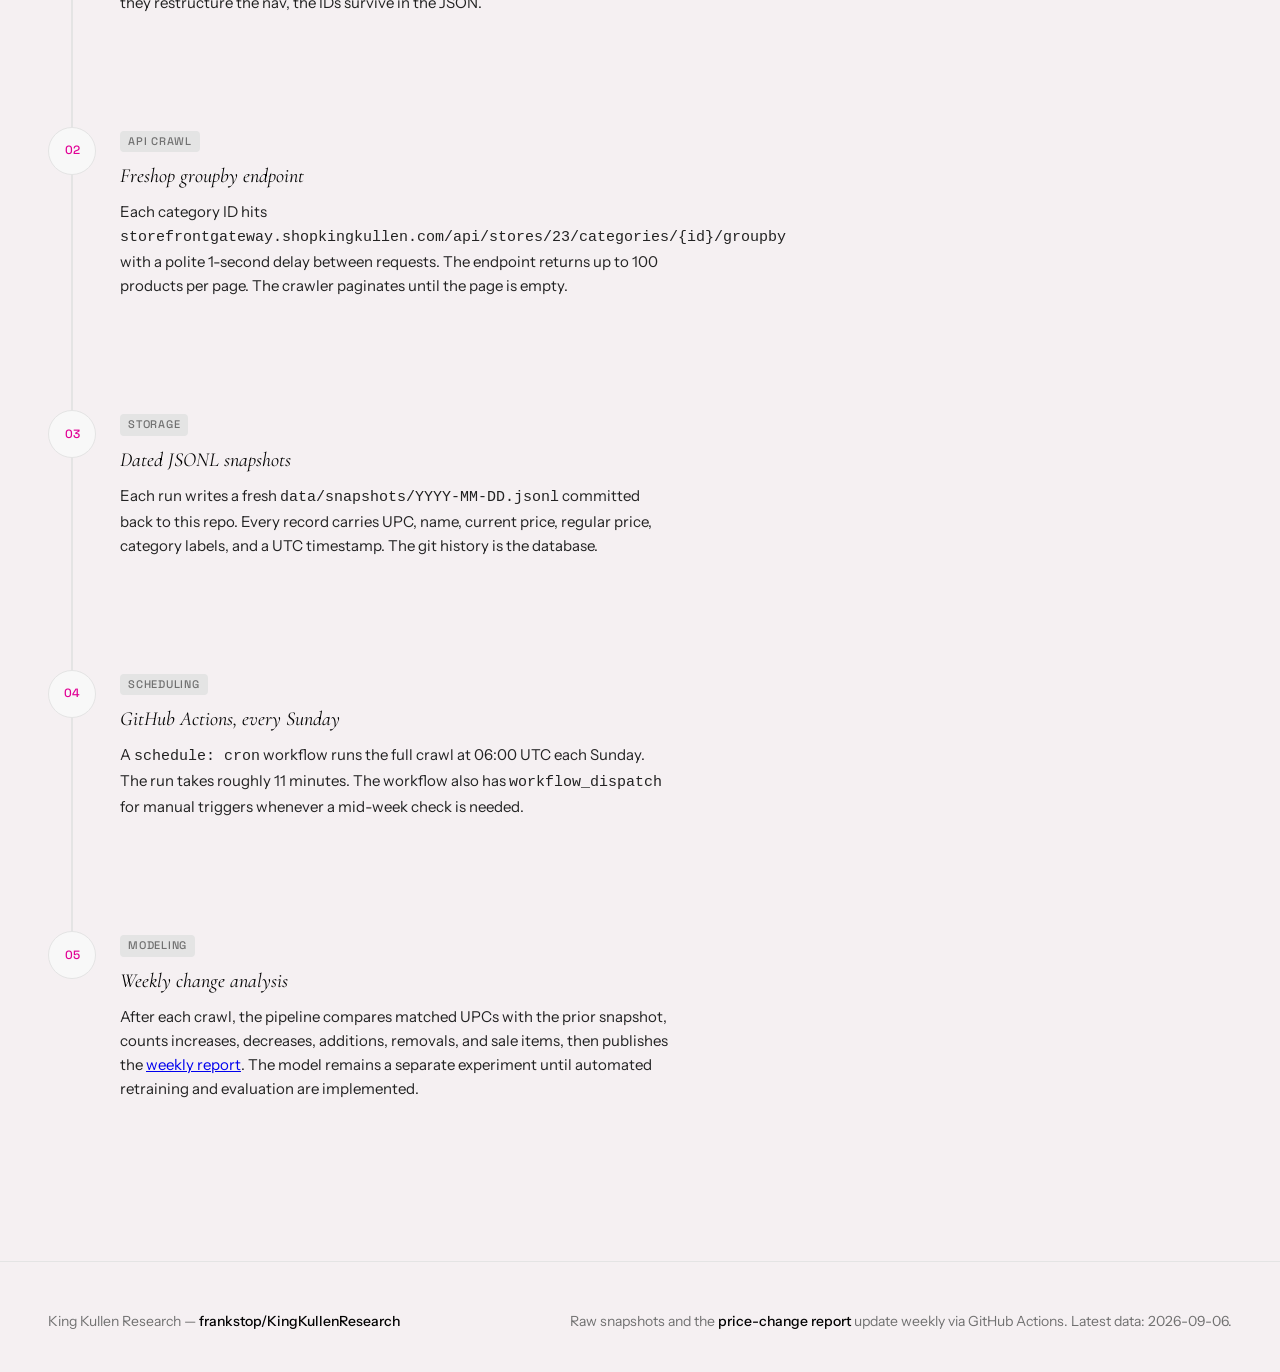
==== commit fd1a1721: "docs: retire project and display end-of-life notices" ====
--- a/docs/index.html
+++ b/docs/index.html
@@ -517,6 +517,11 @@
   </script>
 </head>
 <body>
+<!-- project-retirement-notice -->
+<aside aria-label="Project retirement notice" style="position:relative;z-index:2147483647;display:block;box-sizing:border-box;width:100%;margin:0;padding:16px 24px;background:#fff3cd;color:#332701;border-bottom:2px solid #ad8000;font:16px/1.5 system-ui,sans-serif;text-align:left">
+<strong>Project retired — September 6, 2026.</strong> Maintenance, support, and automated updates have ended. This site remains available for reference. Its data is no longer refreshed and may be out of date.
+</aside>
+
 
   <!-- Nav -->
   <nav>
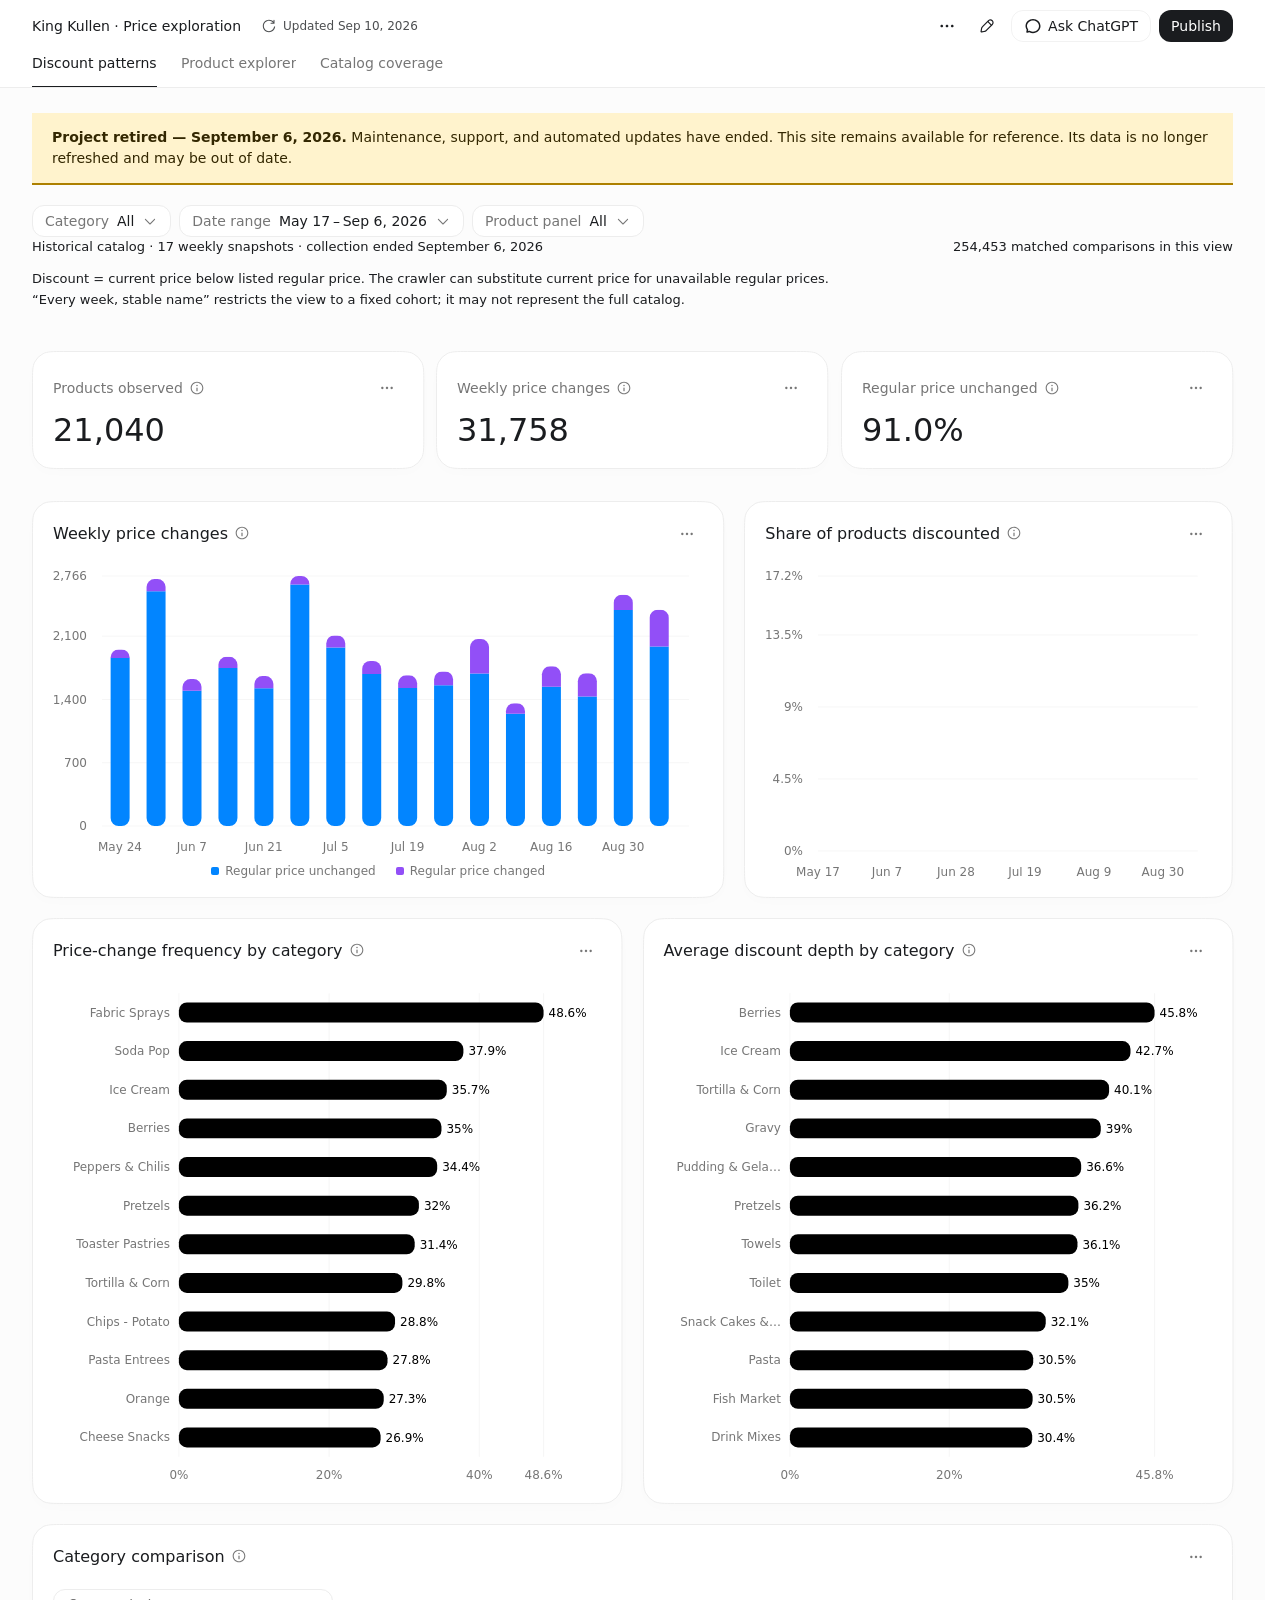
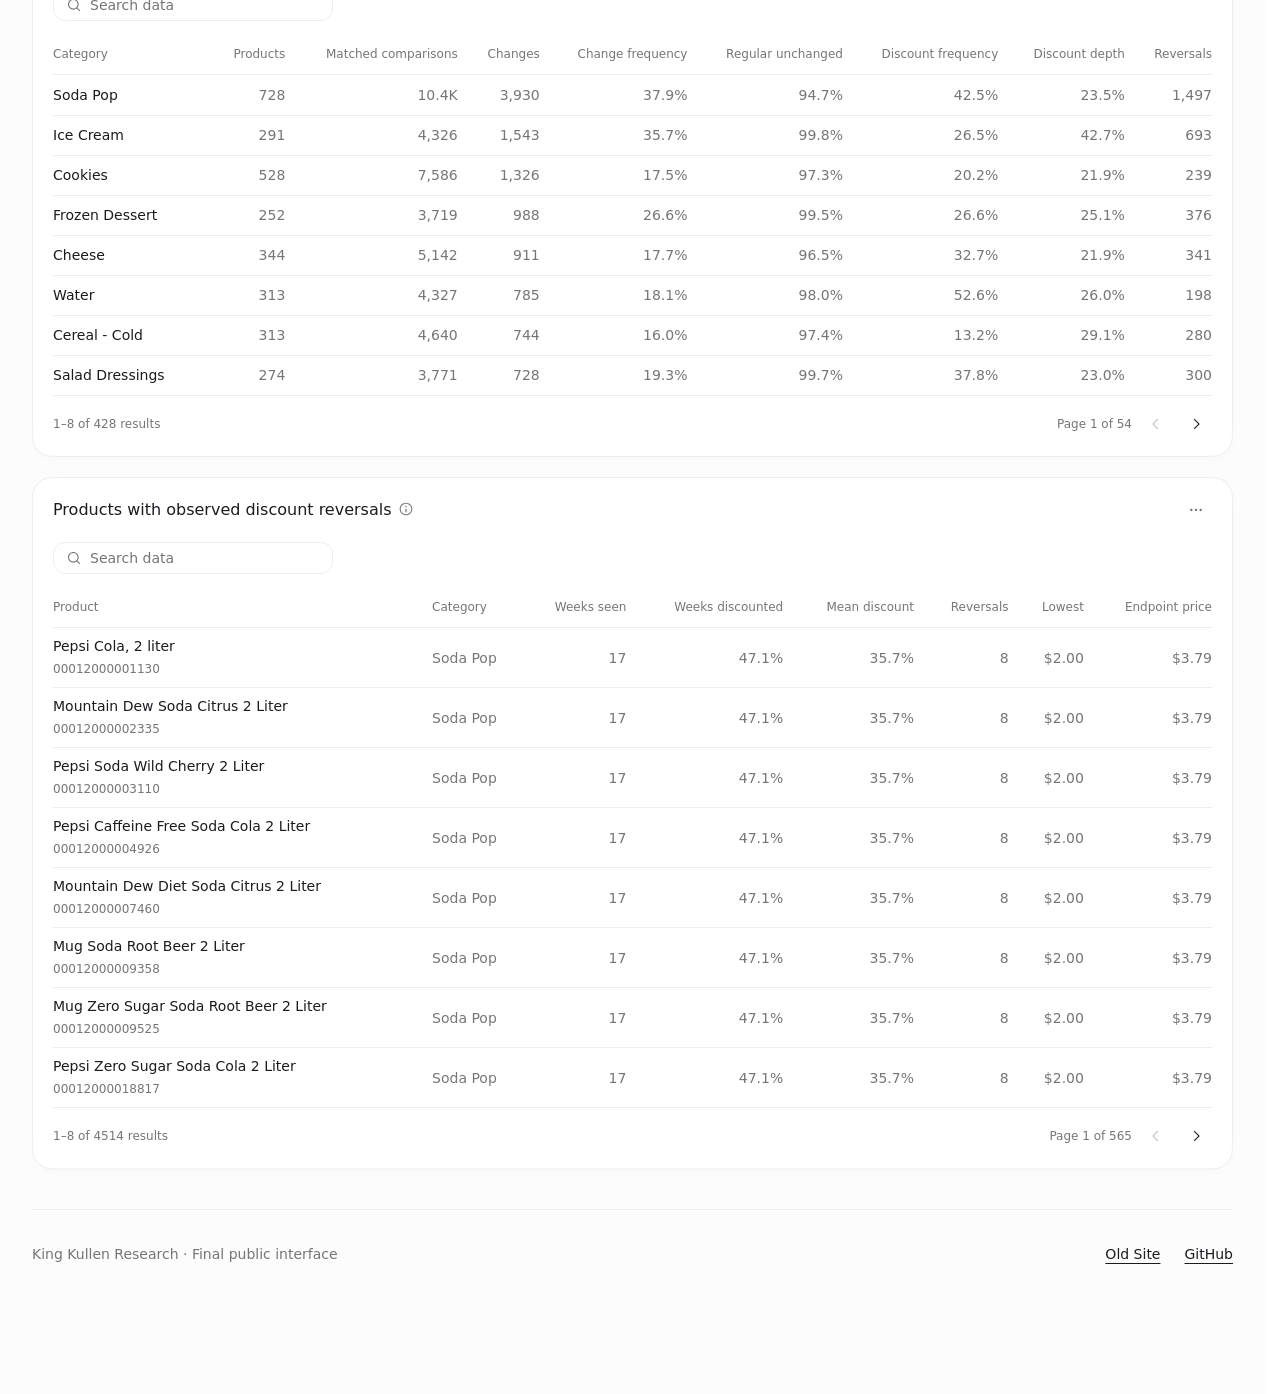
==== commit eae23dfa: "site: promote dashboard and archive legacy frontend" ====
--- a/docs/index.html
+++ b/docs/index.html
@@ -1,754 +1,191 @@
-<!DOCTYPE html>
+<!doctype html>
 <html lang="en">
 <head>
-  <title>King Kullen Grocery Price Research</title>
-  <meta name="description" content="Weekly grocery pricing data pipeline and predictive modeling project built from longitudinal King Kullen product data.">
-  <meta name="robots" content="index, follow">
-  <link rel="canonical" href="https://frankstop.github.io/KingKullenResearch/">
-  <meta property="og:type" content="website">
-  <meta property="og:title" content="King Kullen Grocery Price Research">
-  <meta property="og:description" content="Weekly grocery pricing data pipeline and predictive modeling project built from longitudinal King Kullen product data.">
-  <meta property="og:url" content="https://frankstop.github.io/KingKullenResearch/">
-  <meta name="twitter:card" content="summary">
-  <meta name="twitter:title" content="King Kullen Grocery Price Research">
-  <meta name="twitter:description" content="Weekly grocery pricing data pipeline and predictive modeling project built from longitudinal King Kullen product data.">
+<meta charset="utf-8">
+<meta name="viewport" content="width=device-width, initial-scale=1">
+<meta name="color-scheme" content="light dark">
+<meta name="theme-color" content="#ffffff">
+<meta name="data-app-snapshot-sha256" content="07c14ed5b8355c3ebd32caed3ca160460966a5e977f7f0b73c2c1f5b7bf2b61e">
+<meta name="data-app-runtime-sha256" content="b5514c44f112ed9b8fe2e8674369e515b7e712abfc70a896140b96f0ab65cfd2">
+<meta name="data-app-bootstrap" content="deferred-content-v1">
+<meta name="data-app-build-layout" content="separate-data-v1">
+<meta name="data-app-local-snapshot" content="snapshot.07c14ed5b8355c3ebd32caed3ca160460966a5e977f7f0b73c2c1f5b7bf2b61e.json">
+<link rel="canonical" href="https://frankiejvaldez.com/KingKullenResearch/">
+<meta name="description" content="Final historical King Kullen grocery-price dashboard. Project retired September 6, 2026; data and legacy reports remain available for reference.">
+<title>King Kullen · Price exploration</title>
+<link rel="icon" href="data:,">
+<style>:root{color-scheme:light dark;--adaptive-theme:1;--font-sans-default:-apple-system-body,ui-sans-serif,-apple-system,system-ui,"Segoe UI",Helvetica,"Apple Color Emoji",Arial,sans-serif,"Segoe UI Emoji","Segoe UI Symbol";--font-sans:var(--vscode-font-family,var(--font-sans-default));--background:var(--color-token-main-surface-primary,var(--color-background-surface,light-dark(#fff,#181818)));--surface:var(--color-background-elevated-secondary-opaque,light-dark(#fcfcfc,#212121));--surface-raised:var(--color-token-dropdown-background,light-dark(#fff,#282828));--muted:light-dark(#f7f7f7,#282828);--control:var(--color-background-control-opaque,light-dark(#fff,#212121));--control-hover:light-dark(#f2f2f2,#303030);--interaction-hover:var(--muted);--interaction-active:var(--control-hover);--text:var(--color-token-foreground,var(--color-text-foreground,light-dark(#1a1c1f,#fff)));--secondary:var(--color-token-description-foreground,light-dark(#767676,#afafaf));--border:var(--color-token-border,var(--color-border,light-dark(#ededed,#303030)));--border-strong:var(--color-border-heavy,light-dark(#dfdfdf,#414141));--accent:var(--color-text-accent,light-dark(#339cff,#99ceff));--positive:var(--color-text-success,light-dark(#00a240,#40c977));--negative:var(--color-text-error,light-dark(#e02e2a,#ff6764));--chart-1:light-dark(#0285ff,#66b5ff);--chart-2:light-dark(#924ff7,#ad7bf9);--chart-3:light-dark(#04b84c,#40c977);--chart-4:light-dark(#fb6a22,#ff8549);--chart-5:light-dark(#ff66ad,#ff8cc1);--chart-6:light-dark(#ffc300,#ffd240);--chart-7:light-dark(#fa423e,#ff6764);--chart-8:light-dark(#8f8f8f,#afafaf);--chart-neutral-fill:color-mix(in srgb,var(--text) 3%,var(--surface));--ranked-list-fill:color-mix(in srgb,var(--chart-1) 16%,var(--surface));--ranked-list-fill-hover:color-mix(in srgb,var(--chart-1) 24%,var(--surface));--movement-positive:color-mix(in srgb,var(--positive) 75%,var(--text));--movement-negative:color-mix(in srgb,var(--negative) 75%,var(--text));--movement-total:var(--secondary);--card-radius:16px;--data-card-radius:20px;--data-card-background:var(--background);--control-radius:12px;--mark-radius:8;--card-shadow:0 4px 12px rgb(0 0 0/1%);--shadow:0 8px 16px -4px rgb(0 0 0/12%)}:root:not([data-app-theme]),:root:is([data-app-theme="original"],[data-app-theme="codex-classic"]){--dashboard-background:light-dark(color-mix(in srgb,var(--background) 98.6%,var(--text)),var(--background))}
+.dashboard-topbar-copy,.dashboard-topbar-actions,.dashboard-topbar-edit-controls{align-items:center;gap:10px;min-width:0;display:flex}.dashboard-topbar-copy{flex:auto}.dashboard-topbar-actions,.dashboard-topbar-edit-controls{flex:none}.dashboard-topbar-mode-controls{flex:none;align-items:center;gap:10px;display:flex}.dashboard-topbar-mode-controls [data-mode-action]{box-sizing:border-box;white-space:nowrap;transform-origin:100%}@media (width<=599px){.dashboard-topbar-mode-controls{grid-area:2/1/3/-1;justify-self:end}}.data-executive-summary{border-radius:var(--data-card-radius,var(--card-radius));background:0 0;border:0;min-width:0;overflow:visible}.data-executive-summary-heading{margin:0}.data-executive-summary-trigger{border-radius:var(--data-card-radius,var(--card-radius));width:100%;color:var(--text);cursor:pointer;font:inherit;text-align:left;background:0 0;border:0;justify-content:space-between;align-items:center;gap:16px;padding:12px 14px;display:flex}.data-executive-summary-trigger:hover{background:var(--interaction-hover,var(--control-hover))}.data-executive-summary-trigger:focus-visible{outline:2px solid var(--accent);outline-offset:-2px}.data-executive-summary-title-group{flex-wrap:wrap;flex:1;align-items:baseline;gap:10px;min-width:0;display:flex}.data-executive-summary-title{white-space:nowrap;flex:none;font-size:16px;font-weight:500;line-height:20px}.data-executive-summary-preview{min-width:0;color:color-mix(in srgb, var(--secondary) 68%, transparent);text-overflow:ellipsis;white-space:nowrap;flex:240px;font-size:14px;font-weight:400;line-height:20px;overflow:hidden}.data-executive-summary-toggle-icon{width:18px;height:18px;color:var(--secondary);flex:none;position:relative}.data-executive-summary-toggle-icon:before,.data-executive-summary-toggle-icon:after{content:"";background:currentColor;border-radius:999px;width:14px;height:1.5px;position:absolute;top:50%;left:50%;transform:translate(-50%,-50%)}.data-executive-summary-toggle-icon:after{transform:translate(-50%,-50%)rotate(90deg)}.data-executive-summary-trigger[aria-expanded=true] .data-executive-summary-toggle-icon:after{opacity:0}.data-executive-summary[data-open] .data-executive-summary-title{color:var(--secondary)}.data-executive-summary-panel{padding:0 0 18px}.data-executive-summary--inset{background:color-mix(in srgb, var(--text) 2%, transparent);overflow:hidden}.data-executive-summary--inset .data-executive-summary-trigger:hover{background:color-mix(in srgb, var(--text) 2%, transparent)}.data-executive-summary--inset .data-executive-summary-panel{padding:0 14px 18px}.data-executive-summary-content{grid-template-columns:minmax(0,1fr);gap:16px;width:100%;min-width:0;max-width:780px;padding-top:8px;display:grid}.data-executive-summary-content>:where(p,ul,ol){margin:0}.data-executive-summary-content .rich-narrative{min-width:0;margin:0}.data-executive-summary-content :is(.rich-narrative-content,.report-rich-editable)>p{margin:0}.data-executive-summary-content p{color:var(--text);font-size:16px;line-height:1.55}.data-executive-summary-content :is(strong,b,.markdown-bold){font-weight:600}.data-segmented-control{border:1px solid var(--border);border-radius:var(--control-radius);background:var(--control);align-items:stretch;min-width:0;max-width:100%;display:inline-flex;overflow:visible}.data-segmented-control[data-full-width]{width:100%;display:flex}.data-segmented-control-label{text-overflow:ellipsis;white-space:nowrap;min-width:0;overflow:hidden}.data-segmented-control[data-disabled]{opacity:var(--control-disabled-opacity,.58)}.data-segmented-control button{border:0;border-left:1px solid var(--border);min-width:0;min-height:30px;color:var(--secondary);cursor:pointer;font:inherit;white-space:nowrap;background:0 0;flex:0 auto;justify-content:center;align-items:center;padding:0 12px;font-size:14px;font-weight:400;line-height:20px;display:inline-flex;position:relative}.data-segmented-control button:first-child{border-radius:var(--control-radius) 0 0 var(--control-radius)}.data-segmented-control button:last-child{border-radius:0 var(--control-radius) var(--control-radius) 0}.data-segmented-control button:only-child{border-radius:var(--control-radius)}.data-segmented-control-tooltip{z-index:var(--layer-tooltip);position:absolute;bottom:calc(100% + 7px);left:50%;transform:translate(-50%,2px)}.data-segmented-control-button:hover .data-segmented-control-tooltip,.data-segmented-control-button:focus-visible .data-segmented-control-tooltip{opacity:1;transform:translate(-50%)}.data-segmented-control[data-size=default] button{min-height:calc(var(--data-control-height,32px) - 2px)}.data-segmented-control[data-full-width] button{flex:1 1 0}.data-segmented-control button:first-child{border-left:0}.data-segmented-control button:hover:not(:disabled){background:var(--interaction-hover,var(--control-hover));color:var(--text)}.data-segmented-control button:focus-visible{z-index:1;outline:2px solid var(--accent);outline-offset:-2px;position:relative}.data-segmented-control button[aria-pressed=true]{background:color-mix(in srgb, var(--text) 5%, transparent);color:var(--text)}.data-segmented-control button:disabled{cursor:default}@media (prefers-reduced-motion:reduce){.data-segmented-control button{transition:none}}.data-slider{--data-slider-control-height:var(--data-control-height,32px);--data-slider-control-padding:var(--space-3,12px);--data-slider-inline-gap:24px;--data-slider-inline-label-width:200px;align-content:start;gap:var(--field-label-gap,6px);min-width:0;color:var(--text);display:grid;container:data-slider/inline-size}.data-slider[data-layout=inline]{grid-template-columns:minmax(112px, var(--data-slider-inline-label-width)) minmax(0, 1fr);align-items:center;column-gap:var(--data-slider-inline-gap);row-gap:var(--field-label-gap,6px)}.data-slider[data-layout=inline]>.data-slider-label--outside{grid-area:1/1}.data-slider[data-layout=inline]>.data-slider-control{grid-area:1/2}.data-slider[data-layout=inline][data-label-placement=hidden]>.data-slider-control{grid-column:1/-1}.data-slider[data-disabled]{opacity:var(--control-disabled-opacity,.58)}.data-slider-label{min-width:0;color:var(--secondary);font-size:14px;font-weight:400;line-height:20px}.data-slider-label--outside{width:fit-content}.data-slider-label--inline{box-sizing:border-box;width:100%;min-height:var(--data-slider-control-height);pointer-events:none;text-overflow:ellipsis;white-space:nowrap;align-items:center;padding-inline:16px;display:flex;overflow:hidden}.data-slider[data-label-placement=inline]{gap:0}.data-slider[data-label-placement=inline] .data-slider-label--inline{z-index:5;inset-block:0;left:var(--data-slider-control-padding);width:auto;max-width:calc(100% - 96px);min-height:0;padding:0;position:absolute}.data-slider--range[data-center-inline-label] .data-slider-label--inline{left:var(--data-slider-midpoint);width:max-content;max-width:max(0px, calc(var(--data-slider-span) - 32px));text-align:center;justify-content:center;transform:translate(-50%)}.data-slider-label--hidden,.data-slider-visually-hidden{clip:rect(0 0 0 0);clip-path:inset(50%);white-space:nowrap;border:0;width:1px;height:1px;margin:-1px;padding:0;position:absolute;overflow:hidden}.data-slider-control{height:var(--data-slider-control-height);border:1px solid var(--border);border-radius:var(--control-radius);background:var(--surface);touch-action:none;min-width:0;transition:border-color .12s,box-shadow .12s;position:relative;overflow:visible}.data-slider-control:has(.data-slider-input:focus-visible){border-color:var(--control-focus-border,var(--border-strong));box-shadow:var(--control-focus-ring,0 0 0 1px var(--border-strong))}.data-slider-track{z-index:1;border-radius:inherit;pointer-events:none;position:absolute;inset:-1px;overflow:visible}.data-slider-selection{inset:0 calc(100% - var(--data-slider-end-position)) 0 var(--data-slider-start-position);border-radius:inherit;background:var(--muted);min-width:0;box-shadow:inset 0 0 0 1px color-mix(in srgb, var(--text) 9%, transparent), 0 1px 1px color-mix(in srgb, var(--text) 3%, transparent);transition:box-shadow .12s;position:absolute}.data-slider:not([data-disabled]) .data-slider-control:hover .data-slider-selection{box-shadow:inset 0 0 0 1px color-mix(in srgb, var(--text) 14%, transparent), 0 1px 1px color-mix(in srgb, var(--text) 3%, transparent)}.data-slider--single .data-slider-selection{min-width:min(16px,100%)}.data-slider-bound,.data-slider-value{z-index:5;color:var(--secondary);font-variant-numeric:tabular-nums;pointer-events:none;white-space:nowrap;font-size:12px;line-height:16px;position:absolute;top:50%;transform:translateY(-50%)}.data-slider-bound{transition:opacity .12s}.data-slider-bound--minimum{left:8px}.data-slider-bound--maximum{right:8px}.data-slider-bound[data-hidden]{opacity:0}.data-slider-value[data-placement=inside]{color:var(--text)}.data-slider-value--end{right:var(--data-slider-control-padding);color:var(--text);font-size:14px;line-height:20px;left:auto}.data-slider--range .data-slider-value{color:var(--text);font-size:14px;line-height:20px}.data-slider-handle{z-index:4;background:var(--secondary);opacity:.55;pointer-events:none;border-radius:999px;width:2px;height:18px;transition:opacity .12s;position:absolute;top:50%;transform:translate(-1px,-50%)}.data-slider-handle--lower{left:clamp(8px, calc(var(--data-slider-start) + 8px), calc(100% - 8px))}.data-slider-handle--upper{left:clamp(8px, calc(var(--data-slider-end) - 8px), calc(100% - 8px))}.data-slider--range[data-collapsed] .data-slider-handle{left:clamp(8px, var(--data-slider-start), calc(100% - 8px))}.data-slider:not([data-disabled]) .data-slider-control:hover .data-slider-handle{opacity:.8}.data-slider--single .data-slider-control:has(.data-slider-input:active) .data-slider-handle--upper,.data-slider--single .data-slider-control:has(.data-slider-input:focus-visible) .data-slider-handle--upper,.data-slider--range[data-active-thumb=lower] .data-slider-control:has(.data-slider-input--lower:active,.data-slider-input--lower:focus-visible) .data-slider-handle--lower,.data-slider--range[data-active-thumb=upper] .data-slider-control:has(.data-slider-input--upper:active,.data-slider-input--upper:focus-visible) .data-slider-handle--upper{opacity:1}.data-slider-input{appearance:none;cursor:ew-resize;opacity:0;touch-action:none;background:0 0;border:0;outline:0;width:100%;height:100%;margin:0;position:absolute;inset:0}.data-slider-input:disabled{cursor:default}.data-slider-input--single{z-index:6}.data-slider--range .data-slider-input{z-index:6;pointer-events:none}.data-slider--range[data-active-thumb=lower] .data-slider-input--lower,.data-slider--range[data-active-thumb=upper] .data-slider-input--upper{z-index:7}.data-slider-input::-webkit-slider-runnable-track{height:var(--data-slider-control-height);background:0 0}.data-slider-input::-webkit-slider-thumb{width:20px;height:var(--data-slider-control-height);appearance:none;cursor:ew-resize;background:0 0;border:0;margin-top:0}.data-slider--range .data-slider-input::-webkit-slider-thumb{pointer-events:auto}.data-slider-input::-moz-range-track{height:var(--data-slider-control-height);background:0 0}.data-slider-input::-moz-range-thumb{width:20px;height:var(--data-slider-control-height);cursor:ew-resize;background:0 0;border:0}.data-slider--range .data-slider-input::-moz-range-thumb{pointer-events:auto}@media (pointer:coarse){.data-slider-input::-webkit-slider-thumb{width:44px}.data-slider-input::-moz-range-thumb{width:44px}}@container data-slider (width<=520px){.data-slider[data-layout=inline]>.data-slider-label--outside,.data-slider[data-layout=inline]>.data-slider-control{grid-column:1/-1}.data-slider[data-layout=inline]>.data-slider-label--outside{grid-row:1}.data-slider[data-layout=inline]>.data-slider-control{grid-row:2}}@media (prefers-reduced-motion:reduce){.data-slider-control,.data-slider-bound,.data-slider-handle{transition:none}}.data-switch{min-height:32px;color:var(--text);cursor:pointer;font:inherit;text-align:left;background:0 0;border:0;justify-content:space-between;align-items:center;gap:12px;padding:0;font-size:14px;font-weight:400;display:inline-flex}.data-switch[data-full-width]{width:100%}.data-switch-track{background:var(--border-strong);border-radius:999px;flex:none;width:34px;height:20px;transition:background .16s;position:relative}.data-switch-track:after{background:var(--surface-raised);content:"";border-radius:50%;width:16px;height:16px;transition:transform .16s;position:absolute;top:2px;left:2px}.data-switch[aria-checked=true] .data-switch-track{background:var(--accent)}.data-switch[aria-checked=true] .data-switch-track:after{transform:translate(14px)}.data-switch:focus-visible{outline:2px solid var(--accent);outline-offset:2px}.data-switch:disabled{cursor:default;opacity:var(--control-disabled-opacity,.58)}@media (prefers-reduced-motion:reduce){.data-switch-track,.data-switch-track:after{transition:none}}.data-switch[data-size=compact]{color:var(--secondary);font:inherit;border-radius:var(--control-radius);cursor:pointer;white-space:nowrap;background:0 0;border:0;align-items:center;gap:8px;padding:6px 8px;font-size:14px;display:inline-flex}.data-switch[data-size=compact]:hover{background:var(--interaction-hover);color:var(--text)}.data-switch[data-size=compact] .data-switch-track{background:var(--border-strong);border-radius:10px;width:28px;height:16px;transition:background .12s;position:relative}.data-switch[data-size=compact] .data-switch-track:after{content:"";background:var(--surface);border-radius:50%;width:12px;height:12px;transition:transform .12s;position:absolute;top:2px;left:2px}.data-switch[data-size=compact][aria-checked=true] .data-switch-track{background:var(--text)}.data-switch[data-size=compact][aria-checked=true] .data-switch-track:after{transform:translate(12px)}.form-checkbox{align-items:center;gap:var(--space-2);cursor:pointer;display:inline-flex}.form-checkbox-control{flex:0 0 var(--space-5);width:var(--space-5);height:var(--space-5);display:inline-flex;position:relative}.form-checkbox-control input{appearance:none;z-index:1;border-radius:var(--radius-xs);width:100%;height:100%;cursor:inherit;background:0 0;border:0;margin:0;position:absolute;inset:0}.form-checkbox-control>:not(input){pointer-events:none;position:absolute;inset:0}.form-checkbox-control [data-dashboard-icon=checkboxUnchecked]{color:var(--border-strong)}.form-checkbox-control [data-dashboard-icon=checkboxChecked]{color:var(--text);opacity:0}.form-checkbox-control input:checked~[data-dashboard-icon=checkboxUnchecked]{opacity:0}.form-checkbox-control input:checked~[data-dashboard-icon=checkboxChecked]{opacity:1}.form-checkbox-control input:focus-visible{outline:2px solid var(--accent);outline-offset:3px}.form-checkbox:has(input:disabled){opacity:.5;cursor:not-allowed}.section-navigator{z-index:20;padding:6px;position:fixed;top:50%;left:12px;transform:translateY(-50%)}.section-navigator:not([data-placement=inline])[data-fits-gutter=false]{visibility:hidden;pointer-events:none}.section-navigator-trigger{border-radius:var(--radius-md);color:var(--secondary);font:inherit;cursor:pointer;background:0 0;border:0;align-items:center;margin:0;padding:8px 6px;display:flex}.section-navigator-trigger:focus-visible{outline:2px solid var(--accent);outline-offset:2px}.section-navigator-rail{flex-direction:column;align-items:flex-start;width:28px;display:flex}.section-navigator-rail>span{align-items:center;height:12px;display:flex}.section-navigator-rail i{background:var(--secondary);opacity:.5;border-radius:999px;width:9px;height:3px;display:block}.section-navigator-rail i[data-active]{background:var(--text);opacity:1;width:14px}.section-navigator-label{display:none}.section-navigator-menu{opacity:0;visibility:hidden;pointer-events:none;gap:2px;width:max-content;max-width:calc(100vw - 24px);max-height:min(440px,80vh);transition:opacity .1s,transform .1s,visibility .1s;position:absolute;top:50%;left:0;overflow-y:auto;transform:translate(-4px,-50%)}.section-navigator[data-open] .section-navigator-menu{opacity:1;visibility:visible;pointer-events:auto;transform:translateY(-50%)}.section-navigator-menu .menu-item{min-height:28px;padding-block:4px;font-size:12px;font-weight:500}.section-navigator-menu .menu-item-label{text-overflow:ellipsis;white-space:nowrap;overflow:hidden}.section-navigator-menu .menu-item[aria-current]{background:var(--control);color:var(--text)}.section-navigator-menu .menu-item:not([aria-current]){color:var(--secondary)}.section-navigator[data-placement=inline]{margin-bottom:12px;position:relative;top:auto;left:auto;transform:none}.section-navigator[data-placement=inline] .section-navigator-label{display:inline}.section-navigator[data-placement=inline] .section-navigator-trigger{background:var(--control);border:1px solid var(--border);padding:8px 12px}.section-navigator[data-placement=inline] .section-navigator-menu{top:100%;transform:translateY(-4px)}.section-navigator[data-placement=inline][data-open] .section-navigator-menu{transform:none}@media (width<=1080px){.section-navigator:not([data-placement=inline]){display:none}}@media (prefers-reduced-motion:reduce){.section-navigator-menu{transition:none}}.bar-family-list-row,.bar-family-grouped-bar,.bar-family-bullet-row{width:100%;font:inherit;text-align:left;cursor:default;background:0 0;border:0;padding:0;position:relative}.experimental-bar-chart{min-width:0;position:relative}.bar-family-list{gap:var(--bar-family-row-gap,13px);padding:8px 0;display:grid}.bar-family-list[data-label-position=summary],.bar-family-range{padding:0}.bar-family-list-row{min-width:0;color:var(--text);gap:6px;transition:opacity .16s;display:grid}.bar-family-list[data-interacting] .bar-family-list-row:not([data-active]){opacity:.38}.bar-family-list-row:focus-visible,.bar-family-bullet-row:focus-visible{outline:2px solid var(--accent);outline-offset:4px;border-radius:6px}.bar-family-list-copy{font-size:var(--bar-family-font-size,14px);justify-content:space-between;align-items:baseline;gap:12px;line-height:1.2;display:flex}.bar-family-list-copy>span{text-overflow:ellipsis;white-space:nowrap;min-width:0;overflow:hidden}.bar-family-list-copy strong{font-size:inherit;flex:none;font-weight:650}.bar-family-list-track{min-width:0;height:var(--bar-family-thickness,12px);border-radius:var(--bar-family-radius,999px);background:0 0;display:block;overflow:hidden}.bar-family-list-row[data-track] .bar-family-list-track{background:var(--bar-family-track-color)}.bar-family-list-track>span{border-radius:inherit;height:100%;transition:width .18s;display:block}.bar-family-list-row[data-track] .bar-family-list-track[data-segments]{grid-template-columns:repeat(var(--progress-segments), minmax(0, 1fr));background:0 0;gap:3px;display:grid}.bar-family-list-track[data-segments]>span{background:color-mix(in srgb, var(--progress-color) 14%, var(--surface))}.bar-family-list-track[data-segments]>span[data-active]{background:var(--progress-color)}.bar-family-progress-summary{flex-wrap:wrap;gap:4px 8px}.bar-family-progress-summary strong{letter-spacing:-.035em;font-size:20px;font-weight:560;line-height:24px}.bar-family-progress-summary>span{color:var(--secondary);white-space:normal;overflow-wrap:normal}.bar-family-range-track{background:var(--border-strong);border-radius:999px;height:3px;position:relative}.bar-family-range-track i{border:2px solid var(--surface);background:var(--bar-family-range-color,var(--text));width:8px;height:8px;box-shadow:0 0 0 1px var(--border-strong);border-radius:50%;position:absolute;top:50%;transform:translate(-50%,-50%)}.bar-family-range .bar-family-list-row{align-content:center;min-height:28px}.bar-family-range .bar-family-list-row:is(:hover,:focus-visible) .bar-family-range-track{background:var(--secondary)}.bar-family-range .bar-family-list-row:is(:hover,:focus-visible) .bar-family-range-track i{box-shadow:0 0 0 2px var(--bar-family-range-color,var(--text))}.bar-family-range-bounds{color:var(--secondary);font-variant-numeric:tabular-nums;font-size:10px}.bar-family-list-row:hover .bar-family-list-track>span,.bar-family-list-row:focus-visible .bar-family-list-track>span{filter:saturate(1.12)brightness(.92)}.bar-family-list--rankedList .bar-family-list-copy{z-index:2;height:var(--bar-family-thickness,32px);color:var(--text);align-items:center;position:absolute;top:0;left:12px;right:12px}.bar-family-list--rankedList .bar-family-list-row{gap:0}.bar-family-list[data-label-position=above] .bar-family-list-row{gap:7px}.bar-family-list[data-label-position=above] .bar-family-list-value{font-size:var(--bar-family-font-size,14px);align-items:baseline;gap:4px;line-height:1;display:flex}.bar-family-list[data-label-position=above] .bar-family-list-value strong{letter-spacing:-.02em;font-size:28px;font-weight:500}.bar-family-list[data-label-position=above] .bar-family-list-track>span{align-items:center;padding-inline:10px;display:flex}.bar-family-list[data-label-position=above] .bar-family-list-track b{font-size:var(--bar-family-font-size,14px);text-overflow:ellipsis;white-space:nowrap;font-weight:500;overflow:hidden}.bar-family-list-toggle{color:var(--secondary);font:inherit;cursor:pointer;background:0 0;border:0;border-radius:8px;justify-self:start;padding:5px 9px;font-size:13px;font-weight:600}.bar-family-list-toggle:hover{background:color-mix(in srgb, var(--text) 6%, transparent);color:var(--text)}.bar-family-list-toggle:focus-visible{outline:2px solid var(--accent);outline-offset:2px}.bar-family-grouped-list{gap:var(--bar-family-group-gap,15px);display:grid}.bar-family-grouped-row{gap:6px;display:grid}.bar-family-grouped-label{color:var(--text);font-size:14px;font-weight:500}.bar-family-grouped-pair{gap:4px;display:grid}.bar-family-grouped-bar{grid-template-columns:minmax(0, 1fr) var(--bar-family-value-width,4ch);min-height:max(22px, var(--bar-family-thickness,10px));color:inherit;align-items:center;gap:12px;transition:opacity .16s;display:grid}.bar-family-grouped-list[data-interacting] .bar-family-grouped-bar:not([data-active]){opacity:.38}.bar-family-grouped-bar:hover .bar-family-grouped-track>span,.bar-family-grouped-bar:focus-visible .bar-family-grouped-track>span{filter:saturate(1.08)brightness(.96)}.bar-family-grouped-bar:focus-visible{outline:2px solid var(--accent);outline-offset:3px;border-radius:4px}.bar-family-grouped-track{min-width:0;height:var(--bar-family-thickness,10px);border-radius:var(--bar-family-radius,5px);display:block;overflow:hidden}.bar-family-grouped-value{text-align:end;min-width:4ch;color:var(--text);font-variant-numeric:tabular-nums;font-size:14px;font-weight:600;line-height:22px}.bar-family-grouped-track>span{border-radius:inherit;height:100%;display:block}.bar-family-grouped-list>.chart-legend{justify-content:flex-start;margin:0}.experimental-bar-plot{width:100%;height:100%;min-height:0}.experimental-bar-chart[data-axis-label=true]{grid-template-rows:minmax(0,1fr) 18px;gap:4px;display:grid}.experimental-bar-axis-label{color:var(--secondary);text-align:center;font-size:11px;line-height:18px}.bar-family-segmented{gap:18px;padding:8px 0;display:grid;position:relative;container:composition/inline-size}.bar-family-segmented :is(.bar-family-segment,.bar-family-segment-callouts>div,.bar-family-segment-labels>div,.bar-family-segment-annotations>div,tbody>tr){transition:opacity .12s}.bar-family-segmented[data-interacting] :is(.bar-family-segment,.bar-family-segment-callouts>div,.bar-family-segment-labels>div,.bar-family-segment-annotations>div,tbody>tr):not([data-active]){opacity:.38}.bar-family-segment[data-active]{box-shadow:inset 0 0 0 1px color-mix(in srgb, var(--text) 24%, transparent)}@media (prefers-reduced-motion:reduce){.bar-family-segmented *{transition:none}}.bar-family-comparison-table{max-width:100%;display:none;overflow-x:auto}.bar-family-comparison-table table{border-collapse:collapse;width:100%;font-size:13px}.bar-family-comparison-table :is(th,td){border-bottom:1px solid var(--border);text-align:right;font-variant-numeric:tabular-nums;padding:10px 4px}.bar-family-comparison-table th{font-weight:500}.bar-family-comparison-table th:first-child{text-align:left}.bar-family-comparison-table thead,.bar-family-period-label{color:var(--secondary);font-size:12px}.bar-family-segmented[data-callouts-fit=false]>.bar-family-segment-callouts{visibility:hidden;pointer-events:none;top:0;position:absolute;inset-inline:0}.bar-family-segmented[data-callouts-fit=false]>.bar-family-comparison-table{display:block}.bar-family-segmented-track{width:100%;height:var(--bar-family-thickness,28px);border-radius:var(--bar-family-radius,999px);background:color-mix(in srgb, var(--text) 7%, transparent);display:flex;overflow:visible}.bar-family-segment{border:0;border-right:var(--bar-family-segment-gap,2px) solid var(--surface);color:#fff;min-width:2px;font:inherit;font-size:var(--bar-family-font-size,14px);cursor:default;padding:0;font-weight:650;position:relative;overflow:visible}.bar-family-segment:first-child{border-radius:var(--bar-family-radius,999px) 0 0 var(--bar-family-radius,999px)}.bar-family-segment:last-child{border-radius:0 var(--bar-family-radius,999px) var(--bar-family-radius,999px) 0;border-right:0}.bar-family-segment:only-child,.bar-family-segmented[data-rounded-segments] .bar-family-segment{border-radius:var(--bar-family-radius,999px)}.bar-family-segment:hover,.bar-family-segment:focus-visible{z-index:2}.bar-family-segment:focus-visible{outline:2px solid var(--accent);outline-offset:3px}.bar-family-segment-annotations{grid-template-columns:repeat(2,minmax(0,1fr));gap:0 24px;display:grid}@container composition (width<=560px){.bar-family-segment-annotations{grid-template-columns:minmax(0,1fr)}}.bar-family-segment-annotations>div{border-bottom:1px solid var(--border);font-size:var(--bar-family-font-size,14px);grid-template-columns:8px minmax(0,1fr) auto;align-items:center;gap:9px;padding:10px 0;display:grid}.bar-family-segment-key{border-radius:50%;width:8px;height:8px}.bar-family-segment-annotations strong,.bar-family-segment-annotations small{display:block}.bar-family-segment-annotations strong{font-size:inherit;font-weight:580}.bar-family-segment-annotations small{color:var(--secondary);font-size:inherit;margin-top:3px;line-height:1.25}.bar-family-segment-annotations b{font-size:inherit;font-weight:650}.bar-family-segment-callouts{color:var(--text);font-size:var(--bar-family-font-size,14px);align-items:end;gap:0;display:grid}.bar-family-segment-callouts>div{min-width:0;padding-right:12px}.bar-family-segment-callouts[data-align=right]>div{text-align:right;padding-left:12px;padding-right:0}.bar-family-segment-callouts[data-align=right] span i{margin-left:8px;margin-right:0}.bar-family-segment-callouts strong,.bar-family-segment-callouts span{font-size:inherit;line-height:1.3;display:block}.bar-family-segment-callouts strong{text-overflow:ellipsis;white-space:nowrap;font-weight:500;overflow:hidden}.bar-family-segment-callouts span{white-space:nowrap;margin-top:5px;font-weight:400}.bar-family-segment-callouts span b{font-size:18px;font-weight:500}.bar-family-segment-callouts span i{background:color-mix(in srgb, var(--text) 18%, transparent);vertical-align:-3px;width:1px;height:16px;margin-right:8px;display:inline-block}.bar-family-segment-callouts small{color:var(--secondary);font-size:inherit;margin-left:7px;font-weight:450}.bar-family-segment-callouts[data-position=bottom]{color:color-mix(in srgb, var(--secondary) 72%, transparent);align-items:start}.bar-family-segment-callouts[data-position=bottom] span{margin-top:0}.bar-family-segment-callouts[data-position=bottom] small{color:inherit}.bar-family-segment-callouts[data-position=bottom] strong{margin-top:5px;font-weight:500}.bar-family-segmented:has(.bar-family-segment-callouts){gap:10px}.bar-family-segmented:has(.bar-family-segment-callouts) .bar-family-segmented-track+.bar-family-segmented-track{margin-top:2px}.bar-family-segment-labels{color:var(--text);font-size:var(--bar-family-font-size,14px);gap:0;display:grid}.bar-family-segment-labels>div{text-align:center;justify-items:center;gap:3px;min-width:0;display:grid}.bar-family-segment-labels>div:first-child{text-align:left;justify-items:start}.bar-family-segment-labels>div:last-child{text-align:right;justify-items:end}.bar-family-segment-labels strong{font-size:inherit;font-weight:500;line-height:1.25}.bar-family-segment-labels span{color:var(--secondary);font-size:inherit;line-height:1.25}.bar-family-bullets{gap:var(--bar-family-row-gap,18px);padding:8px 0;display:grid}.bar-family-bullet-row{color:var(--text);gap:7px;display:grid}.bar-family-bullet-track{height:var(--bar-family-thickness,18px);background:color-mix(in srgb, var(--text) 7%, transparent);border-radius:999px;display:block;position:relative}.bar-family-bullet-value,.bar-family-bullet-projection{border-radius:inherit;position:absolute;top:0;bottom:0;left:0}.bar-family-bullet-projection{opacity:.28}.bar-family-bullet-track i{background:var(--text);border-radius:2px;width:2px;position:absolute;top:-4px;bottom:-4px;transform:translate(-1px)}.bar-family-bullet-row:hover .bar-family-bullet-value,.bar-family-bullet-row:focus-visible .bar-family-bullet-value{filter:saturate(1.08)brightness(.96)}@media (width<=520px){.bar-family-segment-annotations{grid-template-columns:1fr}}@media (prefers-reduced-motion:reduce){.bar-family-list-track>span{transition:none}}:root{--spacing:.25rem;--space-1:var(--spacing);--space-2:calc(var(--spacing) * 2);--space-3:calc(var(--spacing) * 3);--space-4:calc(var(--spacing) * 4);--space-5:calc(var(--spacing) * 5);--space-6:calc(var(--spacing) * 6);--data-card-gap:20px;--data-metric-gap:12px;--data-section-gap:40px;--data-section-content-gap:20px;--data-after-metrics-gap:32px;--radius-2xs:2px;--radius-xs:4px;--radius-sm:6px;--radius-md:8px;--radius-lg:10px;--radius-xl:12px;--radius-2xl:16px;--radius-3xl:20px;--radius-4xl:24px;--radius-full:9999px;--shadow-sm:0 1px 2px -1px #00000014;--shadow-md:0 2px 4px -1px #00000014;--shadow-lg:0 4px 8px -2px #0000001a;--shadow-xl:0 8px 16px -4px #0000001f;--shadow-2xl:0 16px 32px -8px #00000030;--shadow-hairline:0 0 0 .5px color-mix(in srgb, var(--text) 14%, transparent);--text-xs-size:12px;--text-xs-line:16px;--text-sm-size:14px;--text-sm-line:20px;--text-md-size:16px;--text-md-line:24px;--text-lg-size:18px;--text-lg-line:28px;--text-xl-size:20px;--text-xl-line:28px;--text-title-2-tracking:normal;--text-title-3-tracking:normal;--text-large-title-tracking:normal;--inverse-surface:var(--color-background-primary-solid,#111);--inverse-surface-hover:var(--color-background-primary-solid-hover,#000);--inverse-text:var(--color-text-primary-solid,#fff);--danger-surface:var(--color-background-danger-solid,var(--negative));--danger-text:var(--color-text-danger-solid,#fff);--radius-small:var(--radius-md,8px);--layer-header:30;--layer-tooltip:50;--tooltip-delay:.6s;--layer-drag:1000;--layer-tooltip-portal:1100;--motion-duration-fast:.15s;--motion-duration-standard:.3s;--motion-duration-segmented:.3s;--motion-easing-emphasized:cubic-bezier(.23, 1, .32, 1);--motion-easing-segmented:cubic-bezier(.23, 1, .32, 1);--motion-easing-out-quint:cubic-bezier(.23, 1, .32, 1);--block-drag-activation-distance:6;--block-drag-lift:-5px;--block-drag-scale:1.015;--block-drag-preview-opacity:.97;--block-drag-source-opacity:.24;--block-drag-max-tilt:1.5;--block-drag-velocity-smoothing:.18;--block-drag-direction-dead-zone:.04;--block-drag-rotation-duration:.1s;--block-drag-reorder-duration:.22s;--block-drag-drop-duration:.22s;--block-drag-reorder-easing:var(--motion-easing-emphasized);--block-drag-insertion-hysteresis:10;--block-drag-scroll-edge:56;--block-drag-scroll-speed:18;--block-layout-min-metric-span:2;--block-layout-min-chart-span:3;--block-layout-min-custom-span:3;--block-layout-min-table-span:3;--block-layout-min-block-span:3;--block-layout-max-row-items:6;--block-layout-row-insertion-zone:40;--block-layout-row-attraction:8;--block-layout-row-hover-delay:.45s;--block-layout-touch-row-hover-delay:.65s;--block-layout-row-gap:0px;--block-layout-auto-resize:1;--dashboard-frosted-background:color-mix(in srgb, var(--background) 95%, transparent);--dashboard-frosted-blur:14px;--data-app-dashboard-content-width:1440px;--data-app-dashboard-wide-content-width:var(--data-app-dashboard-content-width);--data-app-report-evidence-width:748px;--data-app-report-prose-width:748px;--data-app-dashboard-gutter:32px;--data-app-report-gutter:36px;--data-app-dashboard-mobile-gutter:16px;--data-app-report-mobile-gutter:20px;--report-comparison-fill:var(--lightningcss-light,#d4d4d4)var(--lightningcss-dark,#929292);--dashboard-content-max-width:calc(var(--data-app-dashboard-content-width) + 2 * var(--data-app-dashboard-gutter));--dashboard-content-gutter:var(--data-app-dashboard-gutter);--dashboard-content-mobile-gutter:var(--data-app-dashboard-mobile-gutter);font-family:var(--font-sans);font-synthesis:none;text-rendering:optimizelegibility;-webkit-font-smoothing:antialiased}.source-section{gap:var(--space-6);padding:var(--space-6);display:grid}.source-definition{padding:var(--space-4);border-radius:var(--radius-xl);background:var(--muted)}.source-definition h3{margin:3px 0 7px;font-size:16px}.source-definition>p:last-child{color:var(--secondary);margin:0;font-size:14px;line-height:1.55}.source-label,.source-metadata dt{color:var(--secondary);letter-spacing:0;text-transform:none;margin:0;font-size:14px;line-height:24px}.source-value{overflow-wrap:anywhere;color:var(--secondary);margin:0;font-size:12px}.source-metadata{grid-template-columns:repeat(2,minmax(0,1fr));gap:8px;margin:0;display:grid}.source-metadata div{min-width:0}.source-metadata dd{overflow-wrap:anywhere;color:var(--text);margin:8px 0 0;font-size:14px;line-height:1.6}.source-group{gap:8px;display:grid}.source-copy{color:var(--secondary);margin:0;font-size:14px;line-height:1.55}.source-pills{flex-wrap:wrap;gap:7px;display:flex}.source-pill{border:1px solid var(--border);border-radius:999px;align-items:center;gap:6px;min-width:0;padding:6px 9px;font-size:12px;display:inline-flex}.source-pill[href]{color:var(--text);text-decoration:none}.source-pill[href]:hover{border-color:var(--accent);color:var(--accent)}.source-pill span{overflow-wrap:anywhere}.source-definitions{border-collapse:collapse;width:100%}.source-definitions :is(th,td){border-bottom:1px solid color-mix(in srgb, var(--text) 5%, transparent);color:var(--text);text-align:left;vertical-align:top;padding:8px 0;font-size:14px;line-height:1.6}.source-definitions tr:first-child :is(th,td){border-top:1px solid color-mix(in srgb, var(--text) 5%, transparent)}.source-definitions th{width:136px;padding-right:16px;font-weight:500}.source-definition-formula{overflow-wrap:anywhere;color:var(--secondary);margin-top:5px;font-family:ui-monospace,SFMono-Regular,Menlo,Consolas,monospace;font-size:12px;line-height:1.55;display:block}.source-definition-variable{margin-top:2px;font-weight:400}.source-definition-lineage{overflow-wrap:anywhere;color:var(--secondary);margin-top:4px;font-size:12px;line-height:1.55;display:block}.source-caveats{border-top:1px solid color-mix(in srgb, var(--text) 5%, transparent);margin:0;padding:0;list-style:none;display:grid}.source-caveats li{border-bottom:1px solid color-mix(in srgb, var(--text) 5%, transparent);min-width:0;color:var(--text);padding:8px 0;font-size:14px;line-height:1.6}.source-list{gap:2px;margin:0 -8px;display:grid}.source-row{min-width:0;color:var(--text);border-radius:8px;grid-template-columns:17px minmax(0,1fr) auto;align-items:center;gap:10px;padding:9px 8px;font-size:14px;line-height:20px;text-decoration:none;display:grid}.source-row-icon{color:var(--secondary);align-self:start;margin-top:2px}.source-row-copy{gap:1px;min-width:0;display:grid}.source-row-title{overflow-wrap:anywhere;white-space:normal;min-width:0}.source-trust,.source-usage-note{overflow-wrap:anywhere;color:var(--secondary);font-family:var(--font-sans,inherit);white-space:normal;font-size:12px;line-height:20px}.source-row-external{color:var(--secondary);opacity:0;transition:opacity .12s}.source-row[href]:is(:hover,:focus-visible){background:color-mix(in srgb, var(--text) 5%, transparent)}.source-row[href]:is(:hover,:focus-visible) .source-row-external{opacity:1}.source-section .source-evidence{color:var(--text);font-size:14px;line-height:1.55}.source-trace{gap:0;margin:2px 0 0;padding:0;list-style:none;display:grid}.source-trace-step{grid-template-columns:30px minmax(0,1fr);gap:13px;padding:0 0 22px;display:grid;position:relative}.source-trace-step:not(:last-child):after{background:var(--border);content:"";width:1px;position:absolute;top:30px;bottom:3px;left:14px}.source-trace-marker{border:1px solid var(--border);background:var(--surface);width:29px;height:29px;color:var(--secondary);border-radius:50%;place-items:center;font-size:12px;display:grid}.source-trace-copy{min-width:0;padding-top:4px}.source-trace-copy>strong{color:var(--text);font-size:14px;line-height:1.45;display:block}.source-trace-copy>p{color:var(--text);overflow-wrap:anywhere;margin:6px 0 0;font-size:14px;line-height:1.6}.source-trace-copy .source-pills{margin-top:10px}.sql-viewer{border:1px solid var(--border);background:var(--muted);border-radius:12px;overflow:hidden}.sql-toolbar{border-bottom:1px solid var(--border);justify-content:space-between;align-items:center;gap:12px;min-height:46px;padding:6px 10px 6px 14px;display:flex}.sql-toolbar-actions{align-items:center;gap:2px;display:flex}.sql-source-links{flex-wrap:wrap;gap:8px;min-width:0;display:flex}.sql-source-links a{color:var(--secondary);align-items:center;gap:5px;font-size:12px;text-decoration:none;display:inline-flex}.sql-source-links a:hover{color:var(--text)}.sql-copy-button{min-height:30px;color:var(--secondary);background:0 0;border:0;border-radius:7px;flex:none;align-items:center;gap:5px;padding:5px 8px;font-size:12px;display:inline-flex}.sql-copy-button:hover{background:var(--interaction-hover);color:var(--text)}.sql{white-space:pre;min-height:120px;max-height:calc(100dvh - 250px);margin:0;padding:12px 0;font-family:ui-monospace,SFMono-Regular,Menlo,Monaco,Consolas,monospace;font-size:12px;line-height:1.7;overflow:auto}.sql :is(code,span){font-family:inherit}.sql-line{grid-template-columns:38px minmax(0,1fr);padding-right:14px;display:grid}.sql-line-number{color:var(--secondary);text-align:right;user-select:none;padding-right:10px}.sql-line-content{overflow-wrap:anywhere;white-space:pre-wrap}.sql code{min-width:0;display:block}.sql-keyword{color:var(--accent)}.sql-string{color:var(--positive)}.dialog.chart-export-dialog{--control-radius:var(--radius-xl);background:var(--background);width:100vw;max-width:none;height:100dvh;max-height:none;box-shadow:none;border:0;border-radius:0;flex-direction:column;display:flex;top:0;left:0;overflow:hidden;transform:none}.chart-export-dialog .dialog-header:focus{outline:none}.chart-export-dialog>.dialog-header,.chart-export-footer{flex-shrink:0}.chart-export-dialog>.dialog-header{min-height:52px;padding:0 var(--data-app-dashboard-gutter);border-bottom:var(--hairline,1px) solid var(--color-border-light,var(--border))}.chart-export-dialog .dialog-content{flex-direction:column;flex:auto;min-height:0;padding:0;display:flex;overflow:hidden}.chart-export-layout{flex:auto;grid-template-columns:minmax(0,1fr) minmax(260px,320px);min-height:0;display:grid;overflow:hidden}.chart-export-main{flex-direction:column;min-width:0;min-height:0;padding:0 0 20px;display:flex}.chart-export-stage{background:var(--background);flex:auto;justify-content:safe center;align-items:safe center;min-width:0;min-height:0;padding:28px;display:flex;overflow:auto}.chart-export-preset-description{color:var(--secondary);text-align:center;margin:0;font-size:12px;line-height:18px}.chart-export-preview-frame{flex-shrink:0;position:relative}.chart-export-preview{box-sizing:content-box;transform-origin:0 0;border:1px solid var(--color-border-light,var(--border));border-radius:var(--radius-3xl);position:absolute;inset:0 auto auto 0}.chart-export-preview-clip{border-radius:inherit;width:100%;height:100%;overflow:hidden}.chart-export-preview-clip[data-transparent=true]{background-color:var(--surface);background-image:conic-gradient(color-mix(in srgb, var(--text) 8%, transparent) 25%, transparent 0 50%, color-mix(in srgb, var(--text) 8%, transparent) 0 75%, transparent 0);background-size:16px 16px}.chart-export-artwork[data-transparent=true]{background:0 0}.chart-export-artwork{box-sizing:border-box;background:var(--surface);color:var(--text);font-family:var(--font-sans);pointer-events:none;border:0;border-radius:0;flex-direction:column;gap:12px;padding:20px;display:flex;position:relative;overflow:hidden}.chart-export-heading{flex-shrink:0}.chart-export-heading h2{font:500 16px/24px var(--font-sans);color:var(--text);margin:0}.chart-export-heading p{font:400 14px/20px var(--font-sans);color:var(--secondary);margin:0}.chart-export-heading h2+p{margin-top:4px}.chart-export-provenance p{margin:0}.chart-export-provenance p+p{margin-top:2px}.chart-export-provenance{font:400 12px/18px var(--font-sans);color:var(--secondary);overflow-wrap:anywhere;flex-shrink:0;margin:0}.chart-export-plot{flex:auto;min-height:100px}.chart-export-plot>.chart-layout{height:auto}.chart-export-plot .chart-frame{flex:none}.chart-export-plot .chart-layout--legend-right{flex-direction:column;display:flex}.chart-export-plot .chart-legend{max-height:none;overflow:visible;mask-image:none}.chart-export-plot .chart-legend li[data-collapsed]{visibility:visible}.chart-export-plot .chart-legend-toggle{display:none}.chart-export-resize{border-radius:var(--radius-md);width:28px;height:28px;color:var(--border-strong);cursor:nwse-resize;touch-action:none;background:0 0;border:0;place-items:center;padding:0;display:grid;position:absolute;bottom:-12px;right:-12px}.chart-export-resize:after{content:"";box-sizing:border-box;border-radius:var(--radius-full);clip-path:inset(50% 0 0 50%);pointer-events:none;border:2px solid;width:24px;height:24px;position:absolute;top:-3px;left:-3px}.chart-export-resize:hover{color:var(--secondary)}.chart-export-resize:focus-visible{outline:2px solid var(--accent);outline-offset:2px}.chart-export-size-controls{flex-direction:column;flex:none;align-items:center;gap:14px;padding:20px 20px 0;display:flex}.chart-export-presets{flex-wrap:wrap;justify-content:center;align-items:center;gap:8px;display:flex}.chart-export-presets button{border:1px solid var(--border);border-radius:var(--radius-xl);min-height:32px;color:var(--secondary);background:0 0;padding:0 12px;font-size:14px}.chart-export-presets button:hover,.chart-export-presets button[data-active]{background:var(--interaction-hover);color:var(--text)}.chart-export-custom-size{align-items:center;gap:8px;display:flex}.chart-export-controls.explorer-controls{border-top:0;border-left:var(--hairline,1px) solid var(--color-border-light,var(--border));max-height:none;overflow:auto}.chart-export-controls .explorer-section{flex-direction:column;align-items:stretch;display:flex}.chart-export-controls .explorer-section+.explorer-section{border:0;margin-inline:0;padding-inline:0}.chart-export-dimensions{color:var(--secondary);align-items:center;gap:8px;font-size:14px;display:flex}.chart-export-dimensions label{border:1px solid var(--border);border-radius:var(--radius-xl);align-items:center;gap:4px;min-width:0;padding:0 6px 0 8px;display:flex}.chart-export-dimensions input{width:48px;min-width:0;height:30px;color:var(--text);font:inherit;font-variant-numeric:tabular-nums;appearance:textfield;background:0 0;border:0;padding:0}.chart-export-dimensions input::-webkit-inner-spin-button{-webkit-appearance:none;margin:0}.chart-export-dimensions input::-webkit-outer-spin-button{-webkit-appearance:none;margin:0}.chart-export-dimensions label:focus-within{outline:2px solid var(--accent);outline-offset:2px}.chart-export-dimensions input:focus{outline:none}.chart-export-footer{border-top:1px solid var(--border);justify-content:flex-end;align-items:center;gap:8px;padding:16px 20px;display:flex}.chart-export-status{color:var(--secondary);margin:0 auto 0 0;font-size:12px;line-height:18px}@media (width<=800px){.chart-export-layout{flex-direction:column;display:flex;overflow:auto}.chart-export-main{flex:none}.chart-export-stage{flex:none;height:55dvh;min-height:280px}.chart-export-controls.explorer-controls{border-left:0;border-top:var(--hairline,1px) solid var(--color-border-light,var(--border));overflow:visible}.chart-export-footer{flex-wrap:wrap}.chart-export-status{flex-basis:100%}}@media (width<=650px){.chart-editor-dialog.chart-export-dialog>.dialog-header{min-height:50px;padding:0 var(--data-app-dashboard-mobile-gutter)}.chart-export-stage{padding-inline:var(--data-app-dashboard-mobile-gutter)}.chart-export-size-controls{padding:16px var(--data-app-dashboard-mobile-gutter) 0;gap:10px}.chart-export-presets{flex-wrap:nowrap;justify-content:space-between;gap:4px;width:100%;overflow-x:auto}.chart-export-presets button{white-space:nowrap;padding-inline:4px}.chart-export-resize{width:44px;height:44px}.chart-export-resize:after{top:7px;left:7px}.chart-export-footer{padding:12px var(--data-app-dashboard-mobile-gutter) calc(12px + env(safe-area-inset-bottom));grid-template-columns:repeat(2,minmax(0,1fr));gap:8px;display:grid}.chart-export-footer>:is(button,a){box-sizing:border-box;white-space:nowrap;place-items:center;width:100%;min-width:0;min-height:44px;padding-inline:4px;font-size:14px;display:grid}.chart-export-footer .chart-export-status{grid-column:1/-1}}.dialog.publish-review-dialog{border-radius:24px;flex-direction:column;width:min(480px,100vw - 32px);max-width:calc(100vw - 32px);max-height:calc(100dvh - 32px);display:flex;overflow:hidden}.publish-review-dialog .dialog-header{flex:none;padding:24px 24px 20px}.publish-review-dialog .dialog-header h2{font-size:20px;line-height:28px}.publish-review-dialog .dialog-header .icon-button:hover:not(:disabled){background:color-mix(in srgb, var(--text) 8%, transparent)}.publish-review-dialog .dialog-content{flex-direction:column;min-height:0;padding:0;display:flex}.publish-review-body{overscroll-behavior:contain;min-height:0;padding:0 24px 24px;overflow:auto}.publish-review-section h3{font:500 14px/20px var(--font-sans);margin:0 0 12px}.publish-review-section p{color:var(--secondary);font:400 14px/20px var(--font-sans);margin:0}.publish-review-audience{border:0;gap:8px;min-width:0;margin:0;padding:0;display:grid}.publish-review-option{border:1px solid var(--color-border-light,var(--border));cursor:pointer;border-radius:12px;grid-template-columns:18px minmax(0,1fr) 16px;align-items:center;gap:12px;min-height:68px;padding:12px;display:grid}.publish-review-option:has(input:checked){border-color:var(--text);background:color-mix(in srgb, var(--text) 3%, transparent)}.publish-review-option:hover{background:var(--interaction-hover)}.publish-review-option:has(input:focus-visible){outline:2px solid var(--text);outline-offset:2px}.publish-review-option>.dashboard-icon,.publish-review-existing>.dashboard-icon{color:var(--secondary)}.publish-review-option strong,.publish-review-existing strong{font:500 14px/20px var(--font-sans)}.publish-review-option-detail{color:var(--secondary);font:400 12px/18px var(--font-sans);margin-top:2px;display:block}.publish-review-option input{width:16px;height:16px;accent-color:var(--text);cursor:pointer;margin:0}.publish-review-permissions{margin-top:20px}.publish-review-permissions p{color:var(--secondary);font:400 14px/20px var(--font-sans);margin:12px 0 0}.publish-review-facts{color:var(--text);font:400 14px/20px var(--font-sans);gap:8px;margin:0;padding-left:18px;display:grid}.publish-review-facts li{padding-left:2px}.publish-review-existing{align-items:flex-start;gap:12px;display:flex}.publish-review-existing .dashboard-icon{flex-shrink:0;margin-top:2px}.publish-review-existing p{margin-top:4px}.publish-review-footer{border-top:1px solid var(--color-border-light,var(--border));flex:none;justify-content:flex-end;align-items:center;gap:8px;padding:16px 24px;display:flex}.publish-review-footer>.button{border:1px solid var(--border);width:100%;height:36px;min-height:36px;font:500 14px/20px var(--font-sans);white-space:nowrap;border-radius:12px;justify-content:center;align-items:center;gap:8px;padding:0 16px;text-decoration:none;display:inline-flex}.publish-review-footer>.button.primary{border-color:#0000}.publish-review-footer>.button:focus-visible{outline:2px solid var(--text);outline-offset:3px}.dashboard-publish-confirm>.dashboard-icon{flex:none}.dashboard-publish-button:disabled,.dashboard-publish-confirm:disabled,.dashboard-publish-confirm[aria-disabled=true]{cursor:not-allowed;opacity:.45}@media (width<=480px){.publish-review-dialog .dialog-header{padding:20px 20px 16px}.publish-review-body{padding:0 20px 20px}.publish-review-footer{flex-wrap:wrap;padding:12px}.publish-review-footer>.button{padding-inline:12px}.publish-review-option{gap:10px;padding:10px}}.dialog-backdrop.data-app-handoff-backdrop{z-index:calc(var(--layer-tooltip-portal,1100) + 1)}.dialog.data-app-handoff-dialog{z-index:calc(var(--layer-tooltip-portal,1100) + 2);width:min(440px,100vw - 32px);max-width:calc(100vw - 32px)}.data-app-handoff-dialog .dialog-content{gap:var(--space-4);display:grid}.data-app-handoff-question{color:var(--secondary);font:400 var(--text-sm-size)/var(--text-sm-line) var(--font-sans);margin:0}.data-app-handoff-choices{gap:var(--space-3);grid-template-columns:repeat(2,minmax(0,1fr));display:grid}.data-app-handoff-dialog .button{min-height:36px;padding:0 var(--space-4);color:var(--text);font:500 var(--text-sm-size)/var(--text-sm-line) var(--font-sans);white-space:nowrap;justify-content:center;align-items:center;text-decoration:none;display:inline-flex}.data-app-handoff-dialog .button:focus-visible,.data-app-handoff-remember input:focus-visible{outline:2px solid var(--text);outline-offset:3px}.data-app-handoff-footer{align-items:center;gap:var(--space-3);flex-wrap:wrap;display:flex}.data-app-handoff-footer>.button{margin-left:auto}.data-app-handoff-remember{align-items:center;gap:var(--space-2);min-height:36px;color:var(--text);font:400 var(--text-sm-size)/var(--text-sm-line) var(--font-sans);cursor:pointer;display:inline-flex}.data-app-handoff-remember input{width:16px;height:16px;accent-color:var(--text);cursor:pointer;flex:0 0 16px;margin:0}@media (width<=480px){.data-app-handoff-dialog .dialog-header{padding-inline:var(--space-5)}.data-app-handoff-dialog .dialog-content{padding-inline:var(--space-5);padding-bottom:var(--space-5)}}@media (width<=360px){.data-app-handoff-choices{grid-template-columns:minmax(0,1fr)}}@keyframes component-skeleton-pulse{0%{opacity:.5}to{opacity:1}}@media (prefers-reduced-motion:reduce){.component-skeleton-shape{animation:none}}.dashboard-shell-loading{--skeleton-fill:color-mix(in srgb, var(--text) 9%, var(--surface));background:var(--dashboard-background,var(--background));min-height:100dvh}.dashboard-shell-loading-embedded{--skeleton-fill:color-mix(in srgb, var(--text) 9%, var(--surface));width:100%;min-width:0}.dashboard-shell-loading-embedded .dashboard-shell-loading-content{max-width:none;margin:0;padding:0}.dashboard-shell-loading-topbar{border-bottom:1px solid var(--border);background:var(--background);justify-content:space-between;align-items:center;height:52px;padding-inline:16px;display:flex}.dashboard-shell-loading-content,.dashboard-shell-loading-error{max-width:calc(var(--data-app-dashboard-content-width) + 2 * var(--data-app-dashboard-gutter));padding:32px var(--data-app-dashboard-gutter) 64px;margin-inline:auto}.dashboard-shell-loading-heading{grid-template-columns:minmax(0,1fr);gap:12px;margin-bottom:32px;display:grid}.dashboard-shell-loading-line{border-radius:var(--radius-sm);background:var(--skeleton-fill);max-width:100%;height:12px;animation:1.4s ease-in-out infinite alternate component-skeleton-pulse}.dashboard-shell-loading-line.is-brand{width:160px;height:16px}.dashboard-shell-loading-line.is-action{width:72px;height:28px}.dashboard-shell-loading-line.is-title{width:280px;height:28px}.dashboard-shell-loading-line.is-description{width:380px}.dashboard-shell-loading-line.is-label{width:120px}.dashboard-shell-loading-line.is-value{width:104px;height:32px;margin-block:24px 16px}.dashboard-shell-loading-line.is-caption{width:80px;height:10px}.dashboard-shell-loading-metrics,.dashboard-shell-loading-charts{gap:var(--data-card-gap);display:grid}.dashboard-shell-loading-metrics{grid-template-columns:repeat(4,minmax(0,1fr));margin-bottom:24px}.dashboard-shell-loading-charts{grid-template-columns:repeat(2,minmax(0,1fr))}.dashboard-shell-loading-card{border:1px solid var(--border);border-radius:var(--data-card-radius);background:var(--data-card-background);min-width:0;padding:24px}.dashboard-shell-loading-charts .component-skeleton-shape{margin-top:24px}@media (width<=900px){.dashboard-shell-loading-metrics{grid-template-columns:repeat(2,minmax(0,1fr))}}@media (width<=650px){.dashboard-shell-loading-content,.dashboard-shell-loading-error{padding:24px var(--data-app-dashboard-mobile-gutter) 40px}.dashboard-shell-loading-metrics,.dashboard-shell-loading-charts{gap:12px}.dashboard-shell-loading-charts{grid-template-columns:minmax(0,1fr)}.dashboard-shell-loading-card{padding:20px}}@media (prefers-reduced-motion:reduce){.dashboard-shell-loading-line{animation:none}}@property --dashboard-tabs-visible-height{syntax:"<length>";inherits:true;initial-value:0}.dashboard-root{--dashboard-topbar-base-height:52px;--dashboard-tabs-expanded-height:36px;--dashboard-tabs-visible-height:0px;--dashboard-tabs-height-duration:.12s;--dashboard-tabs-height-easing:var(--motion-easing-emphasized)}.dashboard-root:has(>.dashboard-topbar[data-tabs-motion-ready]){transition:--dashboard-tabs-visible-height var(--dashboard-tabs-height-duration) var(--dashboard-tabs-height-easing)}.dashboard-root:has(>[data-data-app-content=dashboard]){background:var(--dashboard-background,var(--background));min-height:100dvh}.dashboard-root:has(>.dashboard-topbar>.dashboard-tabs-collapse.is-open){--dashboard-tabs-visible-height:var(--dashboard-tabs-expanded-height)}html{scrollbar-gutter:stable;background:var(--background);overflow-x:clip}*{box-sizing:border-box}body{background:var(--background);color:var(--text);font-size:var(--text-sm-size);line-height:var(--text-sm-line);margin:0;overflow-x:clip}:where(main[data-data-app-content=dashboard]){padding-block:24px 96px}main[data-data-app-content=dashboard]{width:100%;max-width:calc(var(--data-app-content-width,var(--data-app-dashboard-content-width)) + 2 * var(--data-app-layout-gutter,var(--data-app-dashboard-gutter)));padding-inline:var(--data-app-layout-gutter,var(--data-app-dashboard-gutter));margin-inline:auto}@media (width<=650px){:where(main[data-data-app-content=dashboard]){padding-block:18px 56px}main[data-data-app-content=dashboard]{padding-inline:var(--data-app-dashboard-mobile-gutter)}}main[data-data-app-content=dashboard]:has(>:is([data-dashboard-layout=full-width],[data-dashboard-layout=viewport])){width:100%;max-width:none;margin:0;padding:0}.dashboard-root:has(>main[data-data-app-content=dashboard]>[data-dashboard-layout=viewport]){height:100dvh;min-height:0;overflow:hidden}main[data-data-app-content=dashboard]:has(>[data-dashboard-layout=viewport]){height:calc(100dvh - var(--dashboard-topbar-base-height,52px) - var(--dashboard-tabs-visible-height,0px));min-height:0;overflow:hidden}body[data-scroll-locked]:has(.select-content[data-state=open]):not(:has([data-shared-dialog])){margin-right:0!important;padding-right:0!important;overflow:clip visible!important}@supports (scrollbar-gutter:stable){body[data-scroll-locked]:has([data-shared-dialog]){margin-right:0!important}}:root[data-app-theme]:not([data-app-theme=original]) :is(main,.dashboard-topbar,.source-sidebar,[role=dialog]) :is(h1,h2,h3,h4,h5,h6,p,span,strong,b,em,dt,dd,li,th,td,button,input,select,textarea,label) :not(pre *,code *){font-family:var(--font-sans)}button,input,select,textarea{color:inherit;font:inherit}button{cursor:pointer}.visually-hidden{clip-path:inset(50%);white-space:nowrap;border:0;width:1px;height:1px;margin:-1px;padding:0;position:absolute;overflow:hidden}button:focus-visible,input:focus-visible,textarea:focus-visible,[role=menuitem]:focus-visible{outline:2px solid var(--accent);outline-offset:2px}:root[data-input-modality=pointer] :is(button,input,textarea,[role=menuitem]):focus-visible{outline:none}:root[data-input-modality=pointer] :is(.typeahead-control,.search-field):focus-within{box-shadow:none}.filters,.component-header,.component-title,.dialog-header,.tabs,.toolbar{align-items:center;display:flex}.source-label,.table th,.axis-label{color:var(--secondary)}.topbar-mode-switcher{--topbar-mode-inset:2px;--topbar-mode-inner-radius:max(0px, calc(var(--radius-md) - var(--topbar-mode-inset)));height:32px;padding:var(--topbar-mode-inset);border-radius:var(--radius-md);background:var(--data-app-safe-chrome-track,var(--muted));display:flex;position:relative}.topbar-mode-indicator{top:var(--topbar-mode-inset);left:var(--topbar-mode-inset);border-radius:var(--topbar-mode-inner-radius);background:var(--data-app-safe-chrome-indicator,var(--surface-raised));width:40px;height:28px;transition:transform var(--motion-duration-segmented) var(--motion-easing-segmented);position:absolute;box-shadow:0 2px 5px #00000014}:root[data-color-scheme=dark] .topbar-mode-indicator{background:var(--data-app-safe-chrome-indicator,color-mix(in srgb, var(--surface-raised) 82%, var(--text)));box-shadow:inset 0 0 0 1px #ffffff14,0 1px 3px #0000002e}.topbar-mode-switcher button{z-index:1;border-radius:var(--topbar-mode-inner-radius);width:40px;height:28px;color:var(--data-app-safe-chrome-foreground,var(--secondary));background:0 0;border:0;place-items:center;padding:0;display:grid;position:relative}.topbar-mode-switcher button[aria-pressed=true]{color:var(--data-app-safe-chrome-indicator-text,var(--text))}.topbar-mode-switcher button:hover{color:var(--data-app-safe-chrome-foreground,var(--text))}.topbar-mode-switcher button[aria-pressed=true]:hover{color:var(--data-app-safe-chrome-indicator-text,var(--text))}.dashboard-tooltip{border:1px solid var(--border);border-radius:var(--radius-small);background:var(--surface-raised);color:var(--text);opacity:0;pointer-events:none;transition:opacity var(--motion-duration-fast) ease, transform var(--motion-duration-fast) ease;white-space:nowrap;padding:5px 8px;font-size:12px;line-height:16px}.topbar-mode-tooltip{z-index:var(--layer-tooltip);position:absolute;top:calc(100% + 8px);left:50%;transform:translate(-50%,-2px)}.history-tooltip-trigger{display:inline-flex;position:relative}.history-tooltip-trigger:hover .topbar-mode-tooltip,.history-tooltip-trigger:has(button:focus-visible) .topbar-mode-tooltip,.topbar-mode-switcher button:hover .topbar-mode-tooltip,.topbar-mode-switcher button:focus-visible .topbar-mode-tooltip{opacity:1;transform:translate(-50%)}.history-tooltip-trigger[data-delayed-tooltip] .topbar-mode-tooltip{visibility:hidden;transition:visibility 0s, opacity var(--motion-duration-fast) ease, transform var(--motion-duration-fast) ease}.history-tooltip-trigger[data-delayed-tooltip]:is(:hover,:has(button:focus-visible)) .topbar-mode-tooltip{visibility:visible;transition-delay:var(--tooltip-delay)}.history-tooltip-trigger[data-delayed-tooltip]:has(button[data-state=open]) .topbar-mode-tooltip{visibility:hidden;opacity:0;transition-delay:0s}.dashboard-topbar{box-sizing:border-box;z-index:var(--layer-header);border-bottom:var(--hairline,1px) solid var(--border);background:var(--data-app-chrome-background,var(--dashboard-frosted-background));width:100%;min-height:52px;color:var(--data-app-chrome-text,var(--text));backdrop-filter:blur(var(--dashboard-frosted-blur));position:sticky;top:0}header[data-data-app-chrome=topbar],header[data-data-app-chrome=topbar] :is(strong,span,button,a){font-family:var(--font-sans-default)!important}:root:not([data-app-theme]) header[data-data-app-chrome=topbar],:root:not([data-app-theme]) header[data-data-app-chrome=topbar] :is(strong,span,button,a),:root:is([data-app-theme=original],[data-app-theme=codex-classic]) header[data-data-app-chrome=topbar],:root:is([data-app-theme=original],[data-app-theme=codex-classic]) header[data-data-app-chrome=topbar] :is(strong,span,button,a){font-family:var(--vscode-font-family,var(--font-sans-default))!important}:root:not([data-app-theme]) .topbar-mode-switcher,:root:is([data-app-theme=original],[data-app-theme=codex-classic]) .topbar-mode-switcher{--topbar-mode-inner-radius:max(0px, calc(var(--radius-xl) - var(--topbar-mode-inset)));border-radius:var(--radius-xl)}:root:not([data-app-theme]) :is(.dashboard-publish-button,.dashboard-header-action-button,.freshness-button,.menu-item,.icon-button,.scenario-reset),:root:is([data-app-theme=original],[data-app-theme=codex-classic]) :is(.dashboard-publish-button,.dashboard-header-action-button,.freshness-button,.menu-item,.icon-button,.scenario-reset){border-radius:var(--radius-xl)}.dashboard-tabs-collapse{grid-template-columns:minmax(0,1fr);grid-template-rows:var(--dashboard-tabs-visible-height);pointer-events:none;min-width:0;display:grid;overflow:clip}.dashboard-tabs-collapse.is-open{pointer-events:auto}.dashboard-tabs-collapse-inner{min-width:0;min-height:0;transform:translateY(calc(var(--dashboard-tabs-visible-height) - var(--dashboard-tabs-expanded-height)));overflow:visible}.dashboard-chrome-inner{width:var(--data-app-safe-chrome-width,min(var(--dashboard-content-max-width), 100%));margin-inline:var(--data-app-safe-chrome-margin,auto);padding-inline-start:var(--data-app-safe-chrome-inset-start,var(--dashboard-content-gutter));padding-inline-end:var(--data-app-safe-chrome-inset-end,var(--dashboard-content-gutter))}.dashboard-topbar-inner{justify-content:space-between;align-items:center;gap:var(--space-3);min-height:51px;display:flex}.dashboard-mobile-report-date,.dashboard-mobile-menu-group{display:none}.dashboard-refresh-coachmark{z-index:75;border:1px solid var(--color-border-light,var(--border));border-radius:var(--radius-2xl);background:var(--surface-raised);width:min(320px,100vw - 32px);color:var(--text);box-shadow:var(--shadow-xl);padding:16px;position:fixed}.dashboard-refresh-coachmark:before{content:"";top:-5px;left:var(--coachmark-arrow-left,32px);border-top:1px solid var(--color-border-light,var(--border));border-left:1px solid var(--color-border-light,var(--border));background:var(--surface-raised);width:8px;height:8px;position:absolute;transform:rotate(45deg)}.dashboard-refresh-coachmark-heading{justify-content:space-between;align-items:flex-start;gap:8px;display:flex}.dashboard-refresh-coachmark h3{font:500 14px/20px var(--font-sans);margin:0;padding-top:2px}.dashboard-refresh-coachmark-heading .icon-button{flex-shrink:0;width:24px;height:24px;margin-top:-2px;margin-right:-4px}.dashboard-refresh-coachmark p{font:400 14px/20px var(--font-sans);color:var(--secondary);margin:8px 0 0}@media print{.dashboard-refresh-coachmark{display:none!important}}.dashboard-tabs-row{min-width:0}.dashboard-tabs-inner{scrollbar-width:none;-webkit-overflow-scrolling:touch;margin-top:-14px;margin-bottom:-1px;padding-top:8px;padding-bottom:1px;overflow-x:auto}.dashboard-tabs-inner::-webkit-scrollbar{display:none}.dashboard-tabs{--dashboard-tab-reorder-duration:var(--motion-duration-standard);--dashboard-tab-reorder-easing:var(--motion-easing-emphasized);--dashboard-tab-drag-source-opacity:.18;--dashboard-tab-drag-source-fade-duration:80ms;align-items:flex-end;gap:4px;min-width:max-content;display:flex;position:relative}.dashboard-tabs>.tab-active-indicator{bottom:0}@media (width<=599px){.dashboard-tabs>.tab-active-indicator{bottom:1px}}.dashboard-tab{min-height:42px;color:var(--secondary);background:0 0;border:0;place-items:center;padding:0 10px 6px;font-size:14px;display:inline-grid;position:relative}.dashboard-tab-item{flex:none;display:inline-grid;position:relative}.dashboard-tab{touch-action:auto;max-width:180px;transition:opacity var(--dashboard-tab-drag-source-fade-duration) ease-out;user-select:none;will-change:transform}.dashboard-tab-label{white-space:nowrap;min-width:0;max-width:100%;display:block;overflow:hidden}.dashboard-tab-label[data-overflowing=true]{mask-image:linear-gradient(90deg,#000 calc(100% - 32px),#0000)}.dashboard-tab-item:first-child .dashboard-tab{padding-left:0}.dashboard-tab-item:first-child .dashboard-tab:after{left:0}.dashboard-tab:has(.dashboard-tab-label[data-overflowing=true]):after{right:0}.dashboard-tab:after{background:var(--text);content:"";opacity:0;height:1px;position:absolute;bottom:-1px;left:10px;right:10px}.dashboard-tab[aria-selected=true]{color:var(--text)}.dashboard-tab[aria-selected=true]:after{opacity:0}.dashboard-topbar[data-mode=edit] .dashboard-tab{cursor:pointer}.dashboard-tabs.is-pressed,.dashboard-tabs.is-pressed .dashboard-tab{cursor:grabbing}.dashboard-tab.is-dragging{opacity:var(--dashboard-tab-drag-source-opacity)}.dashboard-tab-drag-preview{--dashboard-tab-drag-lift:-3px;--dashboard-tab-drag-scale:1.03;--dashboard-tab-drag-opacity:.96;--dashboard-tab-drag-rotation-left:-2.5deg;--dashboard-tab-drag-rotation-right:2.5deg;--dashboard-tab-drag-rotation-duration:90ms;--dashboard-tab-drag-rotation-easing:var(--motion-easing-emphasized);--dashboard-tab-drag-radius:var(--radius-small);--dashboard-tab-drag-shadow:var(--shadow-hairline,0 0 0 .5px color-mix(in srgb, var(--text) 14%, transparent)), var(--shadow-400,var(--shadow));--dashboard-tab-drag-z-index:var(--layer-drag);z-index:var(--dashboard-tab-drag-z-index);box-sizing:border-box;border-radius:var(--dashboard-tab-drag-radius);background:var(--surface-raised);box-shadow:var(--dashboard-tab-drag-shadow);color:var(--text);opacity:var(--dashboard-tab-drag-opacity);pointer-events:none;transform:translateY(var(--dashboard-tab-drag-lift)) rotate(var(--dashboard-tab-drag-rotation-current,0deg)) scale(var(--dashboard-tab-drag-scale));transform-origin:bottom;transition:transform var(--dashboard-tab-drag-rotation-duration) var(--dashboard-tab-drag-rotation-easing);border:0;place-items:center;font-size:14px;display:grid;position:fixed}.dashboard-tab-drag-preview[data-drag-direction="-1"]{--dashboard-tab-drag-rotation-current:var(--dashboard-tab-drag-rotation-left)}.dashboard-tab-drag-preview[data-drag-direction="1"]{--dashboard-tab-drag-rotation-current:var(--dashboard-tab-drag-rotation-right)}.dashboard-tab:hover{color:var(--text)}.dashboard-tab:focus-visible{outline:2px solid var(--accent);outline-offset:-2px}.dashboard-ask-anchor{z-index:var(--layer-tooltip-portal);width:0;height:0;transition:transform var(--dashboard-ask-resize-duration,.3s) var(--dashboard-ask-transition-ease,var(--motion-easing-segmented));position:fixed}.dashboard-ask-anchor[data-phase=compose]{transform:translate(calc(-2px - var(--dashboard-ask-compose-offset-x,0px)), var(--dashboard-ask-compose-y,4px))}.dashboard-ask-anchor[data-phase=compose][data-source=header]{transition:none}.dashboard-ask-anchor[data-phase=compose][data-source=header][data-header-morph=true]{transform:translate(var(--dashboard-ask-header-correction-x,0), var(--dashboard-ask-header-correction-y,0))}.dashboard-ask-anchor[data-header-morph=true][data-closing=true]{animation:dashboard-ask-header-return-anchor var(--dashboard-ask-header-unmorph-duration,.17s) var(--dashboard-ask-transition-ease) both;transition:none}@keyframes dashboard-ask-header-return-anchor{0%{transform:translate(var(--dashboard-ask-header-correction-x,0), var(--dashboard-ask-header-correction-y,0))}to{transform:translate(0)}}.dashboard-ask-panel{--dashboard-ask-action-size:28px;--dashboard-ask-radius:18px;bottom:var(--dashboard-ask-anchor-gap,16px);border-radius:var(--dashboard-ask-radius);background:var(--dashboard-frosted-background);width:116px;max-width:calc(100vw - 24px);height:36px;-webkit-backdrop-filter:blur(var(--dashboard-frosted-blur));box-shadow:0 var(--dashboard-ask-shadow-y,2px) var(--dashboard-ask-shadow-blur,6px) #00000014, 0 0 1px #0000009e;color:var(--text);transform-origin:50% 100%;animation:dashboard-ask-panel-in var(--dashboard-ask-enter-duration,.14s) var(--dashboard-ask-enter-ease,var(--motion-easing-segmented)) both;transition:width var(--dashboard-ask-resize-duration,.3s) var(--dashboard-ask-transition-ease,var(--motion-easing-segmented)), height var(--dashboard-ask-resize-duration,.3s) var(--dashboard-ask-transition-ease,var(--motion-easing-segmented)), border-radius var(--dashboard-ask-resize-duration,.3s) var(--dashboard-ask-transition-ease,var(--motion-easing-segmented));will-change:width, height;border:0;position:absolute;left:-58px;overflow:hidden}.dashboard-ask-mobile-scrim,.dashboard-ask-mobile-heading{display:none}.dashboard-ask-panel[data-placement=below]{top:var(--dashboard-ask-anchor-gap,16px);transform-origin:50% 0;bottom:auto}.dashboard-ask-panel[data-phase=compose]{width:var(--dashboard-ask-compose-width,320px);height:var(--dashboard-ask-compose-height,96px);border-radius:var(--dashboard-ask-radius)}.dashboard-ask-panel[data-phase=compose][data-source=header]{left:calc(var(--dashboard-ask-compose-width,260px) / -2 + 2px);background:var(--surface-raised);-webkit-backdrop-filter:none;transition:none;animation:none;overflow:visible}.dashboard-ask-panel[data-phase=compose][data-source=header][data-header-morph=true]{--dashboard-ask-header-morph-easing:cubic-bezier(.23, 1, .32, 1);box-sizing:border-box;transform-origin:100%;animation:dashboard-ask-header-morph var(--dashboard-ask-header-morph-duration,.12s) var(--dashboard-ask-header-morph-easing) both;inset:-18px 0 auto auto}.dashboard-ask-panel[data-phase=compose][data-source=header][data-header-morph=true] .dashboard-ask-compose{left:auto;right:0}.dashboard-ask-panel[data-phase=compose][data-source=header][data-header-morph=true] .dashboard-ask-compose footer{animation:dashboard-ask-header-submit-in var(--dashboard-ask-header-morph-duration,.12s) var(--dashboard-ask-header-morph-easing) both}.dashboard-ask-anchor[data-header-morph=true]:not([data-composer-expanded=true]) .dashboard-ask-panel{border-radius:var(--dashboard-ask-trigger-radius,var(--radius-md))}.dashboard-ask-panel[data-phase=compose][data-source=header][data-header-morph=true][data-closing=true]{pointer-events:none;animation-name:dashboard-ask-header-unmorph;animation-duration:var(--dashboard-ask-header-unmorph-duration,.17s);transition:none}.dashboard-ask-panel[data-phase=compose][data-source=header][data-header-morph=true][data-closing=true]:not([data-has-question=true]) .dashboard-ask-compose footer{animation-name:dashboard-ask-header-submit-out;animation-duration:var(--dashboard-ask-header-unmorph-duration,.17s)}.dashboard-ask-panel[data-phase=compose][data-source=header][data-header-morph=true][data-closing=true][data-has-question=true] .dashboard-ask-compose{animation:dashboard-ask-header-content-out var(--dashboard-ask-header-unmorph-duration,.17s) var(--dashboard-ask-header-morph-easing) both}.dashboard-ask-panel[data-phase=compose][data-source=header][data-header-morph=true][data-closing=true] .dashboard-ask-shared-prompt{left:var(--dashboard-ask-trigger-label-inset,11px);color:var(--dashboard-ask-trigger-color,var(--text))}.dashboard-ask-panel[data-phase=compose][data-source=header][data-header-morph=true][data-closing=true][data-has-question=true] .dashboard-ask-shared-prompt{animation:dashboard-ask-header-label-in var(--dashboard-ask-header-unmorph-duration,.17s) var(--dashboard-ask-header-morph-easing) both}@keyframes dashboard-ask-header-morph{0%{width:var(--dashboard-ask-trigger-width,116px);height:var(--dashboard-ask-trigger-height,32px);top:calc(var(--dashboard-ask-trigger-height,32px) / -2);border:var(--dashboard-ask-trigger-border-width,1px) solid var(--dashboard-ask-trigger-border-color,transparent);background:var(--dashboard-ask-trigger-background,transparent);box-shadow:var(--dashboard-ask-trigger-box-shadow,none);overflow:hidden}99%{overflow:hidden}to{width:var(--dashboard-ask-compose-width,260px);height:var(--dashboard-ask-compose-height,36px);background:var(--surface-raised);box-shadow:0 var(--dashboard-ask-shadow-y,2px) var(--dashboard-ask-shadow-blur,6px) #00000014, 0 0 1px #0000009e;border:0 solid #0000;top:-18px;overflow:visible}}@keyframes dashboard-ask-header-unmorph{0%{width:var(--dashboard-ask-compose-width,260px);height:var(--dashboard-ask-compose-height,36px);background:var(--surface-raised);box-shadow:0 var(--dashboard-ask-shadow-y,2px) var(--dashboard-ask-shadow-blur,6px) #00000014, 0 0 1px #0000009e;border:0 solid #0000;top:-18px;overflow:hidden}to{width:var(--dashboard-ask-trigger-width,116px);height:var(--dashboard-ask-trigger-height,32px);top:calc(var(--dashboard-ask-trigger-height,32px) / -2);border-radius:var(--dashboard-ask-trigger-radius,var(--radius-xl));box-shadow:inset 0 0 0 var(--dashboard-ask-trigger-border-width,1px) var(--dashboard-ask-trigger-border-color,transparent);background:0 0;border:0 solid #0000;overflow:hidden}}.dashboard-ask-return-icon{z-index:2;top:50%;left:var(--dashboard-ask-trigger-icon-inset,12px);color:var(--dashboard-ask-trigger-color,var(--text));pointer-events:none;animation:dashboard-ask-header-label-in var(--dashboard-ask-header-unmorph-duration,.17s) var(--dashboard-ask-header-morph-easing) both;display:flex;position:absolute;transform:translateY(-50%)}@keyframes dashboard-ask-header-submit-in{0%{opacity:0}to{opacity:1}}@keyframes dashboard-ask-header-submit-out{0%{opacity:1}to{opacity:0}}@keyframes dashboard-ask-header-content-out{0%{opacity:1}45%,to{opacity:0}}@keyframes dashboard-ask-header-label-in{0%,35%{opacity:0}to{opacity:1}}.dashboard-ask-panel[data-phase=compose].is-shaking{will-change:transform;animation:.28s linear dashboard-ask-compose-shake}@keyframes dashboard-ask-compose-shake{0%{animation-timing-function:var(--motion-easing-segmented);transform:translate(0)}28.57%{animation-timing-function:var(--motion-easing-segmented);transform:translate(6px)}57.14%{animation-timing-function:var(--motion-easing-segmented);transform:translate(-6px)}78.57%{animation-timing-function:var(--motion-easing-segmented);transform:translate(4px)}to{transform:translate(0)}}.dashboard-ask-panel[data-phase=compose][data-composer-ready=true]{transition:width var(--dashboard-ask-resize-duration,.16s) var(--dashboard-ask-transition-ease,cubic-bezier(.215, .61, .355, 1)), height 0s, border-radius 0s}@keyframes dashboard-ask-panel-in{0%{opacity:0;box-shadow:0 var(--dashboard-ask-enter-shadow-y,2px) var(--dashboard-ask-enter-shadow-blur,6px) #00000014, 0 0 1px #0000009e;transform:translateY(var(--dashboard-ask-enter-offset,8px)) scale(var(--dashboard-ask-enter-scale,.875))}to{opacity:1;box-shadow:0 var(--dashboard-ask-shadow-y,2px) var(--dashboard-ask-shadow-blur,6px) #00000014, 0 0 1px #0000009e;transform:translateY(0)scale(1)}}.dashboard-ask-view{opacity:0;filter:blur(var(--dashboard-ask-content-blur,2px));pointer-events:none;transform:translateX(var(--dashboard-ask-content-slide,24px)) scale(var(--dashboard-ask-content-scale,.98));transition:opacity var(--dashboard-ask-fade-duration,.18s) var(--dashboard-ask-transition-ease,var(--motion-easing-segmented)), transform var(--dashboard-ask-content-duration,.3s) var(--dashboard-ask-transition-ease,var(--motion-easing-segmented)), filter var(--dashboard-ask-fade-duration,.18s) var(--dashboard-ask-transition-ease,var(--motion-easing-segmented));position:absolute;inset:0}.dashboard-ask-view.is-active{opacity:1;filter:blur();pointer-events:auto;transform:translate(0)scale(1)}.dashboard-ask-menu{filter:none;width:116px;height:36px;transition:none;inset:0 auto auto 0;transform:none}.dashboard-ask-menu.is-active{filter:none;transform:none}.dashboard-ask-panel :is(input,textarea){font:inherit}.dashboard-ask-shared-prompt{z-index:2;color:var(--text);pointer-events:none;transition:left var(--dashboard-ask-resize-duration,.2s) var(--dashboard-ask-transition-ease,var(--motion-easing-out-quint)), color var(--dashboard-ask-fade-duration,.18s) var(--dashboard-ask-transition-ease,var(--motion-easing-out-quint));white-space:nowrap;font-size:14px;font-weight:500;line-height:20px;position:absolute;top:50%;left:14px;transform:translateY(-50%)}.dashboard-ask-panel[data-phase=compose] .dashboard-ask-shared-prompt{top:var(--dashboard-ask-compose-padding-top,12px);left:var(--dashboard-ask-compose-padding-left,12px);color:color-mix(in srgb, var(--secondary) 55%, transparent);transform:none}.dashboard-ask-menu{grid-template-columns:1fr;display:grid}.dashboard-ask-menu button{background:var(--surface-raised);min-width:0;color:var(--text);white-space:nowrap;border:0;justify-content:center;align-items:center;gap:6px;padding:0 12px;font-size:14px;font-weight:500;line-height:20px;display:flex}.dashboard-ask-menu-prompt{color:#0000}.dashboard-ask-compose{box-sizing:border-box;width:var(--dashboard-ask-compose-width,320px);height:var(--dashboard-ask-compose-height,96px);grid-template-rows:minmax(28px, 1fr) var(--dashboard-ask-action-size);padding:0 var(--dashboard-ask-compose-padding-right,6px) var(--dashboard-ask-compose-padding-bottom,6px) var(--dashboard-ask-compose-padding-left,12px);filter:none;transition:opacity var(--dashboard-ask-fade-duration,.18s) var(--dashboard-ask-transition-ease,var(--motion-easing-segmented));gap:8px;display:grid;inset:0 auto auto 0;transform:none}.dashboard-ask-compose.is-active{filter:none;transform:none}.dashboard-ask-compose :is(input,textarea){box-sizing:border-box;resize:none;width:100%;height:100%;min-height:0;max-height:none;padding:var(--dashboard-ask-compose-padding-top,12px) 0 0;color:var(--text);background:0 0;border:0;outline:0;font-size:14px;line-height:1.4;position:static;overflow-y:hidden}.dashboard-ask-compose :is(input,textarea)::placeholder{color:#0000}.dashboard-ask-compose[data-source=header]{grid-template-rows:1fr;grid-template-columns:minmax(0,1fr) auto;gap:4px;padding:0 6px 0 12px}.dashboard-ask-compose[data-source=header] textarea{min-width:0;padding-top:8px}.dashboard-ask-panel[data-source=header] .dashboard-ask-shared-prompt{top:50%;transform:translateY(-50%)}.dashboard-ask-compose[data-source=header] footer{align-self:center}.dashboard-ask-anchor[data-source=header][data-composer-expanded=true] .dashboard-ask-compose{grid-template-columns:1fr;grid-template-rows:minmax(28px, 1fr) var(--dashboard-ask-action-size);gap:2px;padding-bottom:6px}.dashboard-ask-anchor[data-source=header][data-composer-expanded=true] .dashboard-ask-compose textarea{padding-top:12px}.dashboard-ask-anchor[data-source=header][data-composer-expanded=true] .dashboard-ask-compose footer{align-self:end;width:100%}.dashboard-ask-compose footer{justify-content:flex-end;align-items:center;display:flex;position:static}.dashboard-ask-zero-state{box-sizing:border-box;overscroll-behavior:contain;border:.5px solid color-mix(in srgb, var(--text) 8%, transparent);border-radius:var(--dashboard-ask-radius,18px);background:var(--surface-raised);-webkit-backdrop-filter:none;gap:2px;width:100%;max-height:312px;padding:6px;display:grid;position:absolute;top:calc(100% + 6px);left:0;overflow-y:auto;box-shadow:0 4px 16px #00000014}.dashboard-ask-zero-state-heading{color:var(--secondary);margin:0;padding:6px 9px 4px;font-size:12px;font-weight:500;line-height:16px}.dashboard-ask-zero-state>:is(a,button){border-radius:var(--radius-xl);width:100%;min-height:36px;color:var(--text);font:inherit;text-align:left;background:0 0;border:0;align-items:center;gap:10px;padding:7px 9px;text-decoration:none;display:flex}.dashboard-ask-zero-state>:is(a,button).has-subtext{align-items:flex-start;min-height:48px}.dashboard-ask-zero-state>:is(a,button).has-subtext>.dashboard-icon{margin-top:1px}.dashboard-icon.dashboard-ask-icon{background:0 0;mask:none}.dashboard-ask-icon>svg{width:100%;height:100%;display:block}.dashboard-ask-zero-state>:is(a,button):focus-visible{background:var(--interaction-active);outline:0}.dashboard-ask-zero-state-copy{gap:2px;min-width:0;font-size:14px;line-height:18px;display:grid}.dashboard-ask-zero-state-copy small{color:var(--secondary);text-overflow:ellipsis;white-space:nowrap;font-size:12px;line-height:16px;overflow:hidden}.dashboard-ask-discard{width:var(--dashboard-ask-action-size);height:var(--dashboard-ask-action-size);flex:0 0 var(--dashboard-ask-action-size);border-radius:var(--radius-xl);color:var(--secondary);background:0 0;border:0;place-items:center;margin-left:-6px;margin-right:auto;padding:0;display:grid}.dashboard-ask-submit{color:inherit;font:inherit;background:0 0;border:0;align-items:center;gap:12px;padding:0;text-decoration:none;display:flex}.dashboard-ask-submit-label{color:var(--secondary);transition:color .12s var(--motion-easing-segmented);font-size:14px;font-weight:500;line-height:20px}.dashboard-ask-submit .dashboard-ask-primary{width:var(--dashboard-ask-action-size);height:var(--dashboard-ask-action-size);flex:0 0 var(--dashboard-ask-action-size);background:var(--text);color:var(--background);border-radius:50%;place-items:center;padding:0;display:grid}.dashboard-ask-submit[aria-disabled=true] .dashboard-ask-primary{background:color-mix(in srgb, var(--text) 18%, var(--surface-raised));width:24px;height:24px;color:var(--surface-raised);flex-basis:24px}@media (hover:hover) and (pointer:fine){.dashboard-ask-menu button:hover{background:#f9f9f9}.dashboard-ask-zero-state>:is(a,button):hover{background:var(--interaction-active)}.dashboard-ask-discard:hover{background:var(--interaction-hover);color:var(--text)}.dashboard-ask-submit:not([aria-disabled=true]) .dashboard-ask-primary:hover{opacity:.86}.dashboard-ask-submit:not([aria-disabled=true]) .dashboard-ask-submit-label:hover{color:var(--text)}}.dashboard-ask-selected-region{z-index:0;pointer-events:none;background:#0000000a;position:absolute}.dashboard-ask-selected-region.is-mark{background:0 0}.dashboard-ask-selected-region.is-point{z-index:2;background:0 0;overflow:visible}.dashboard-ask-selected-mark.recharts-rectangle{stroke:color-mix(in srgb, var(--text) 55%, var(--chart-1));stroke-width:2px;paint-order:stroke fill}.recharts-wrapper>.recharts-surface{z-index:1;position:relative}.chart-pie .recharts-sector{transition:opacity .12s}.chart-pie:not(:has(.dashboard-ask-selected-mark)):has([data-pie-active]) .recharts-sector:not([data-pie-active]),.chart-pie:has(.dashboard-ask-selected-mark) .recharts-sector:not(.dashboard-ask-selected-mark){opacity:.32}@media (prefers-reduced-motion:reduce){.chart-pie .recharts-sector{transition:none}}.recharts-wrapper>.recharts-tooltip-wrapper{z-index:2;will-change:opacity;transition:opacity 90ms!important}.recharts-tooltip-wrapper[data-pointer-positioned]{transform:translate3d(var(--chart-pointer-x), var(--chart-pointer-y), 0)!important}::highlight(dashboard-ask-selection){background:color-mix(in srgb, var(--accent) 24%, transparent)}@media (prefers-reduced-motion:reduce){.recharts-wrapper>.recharts-tooltip-wrapper{transition:none!important}.dashboard-root{--dashboard-tabs-height-duration:0s}.dashboard-tabs{--dashboard-tab-reorder-duration:0s;--dashboard-tab-drag-source-fade-duration:0s}.dashboard-tab-drag-preview{--dashboard-tab-drag-lift:0px;--dashboard-tab-drag-scale:1;--dashboard-tab-drag-rotation-left:0deg;--dashboard-tab-drag-rotation-right:0deg;--dashboard-tab-drag-rotation-duration:0s}.sortable-region,.block-drag-preview{--block-drag-lift:0px;--block-drag-scale:1;--block-drag-max-tilt:0;--block-drag-rotation-duration:0s;--block-drag-reorder-duration:0s;--block-drag-drop-duration:0s}.dashboard-ask-panel,.dashboard-ask-view,.dashboard-ask-shared-prompt{transition:none!important;animation:none!important}.dashboard-ask-cursor{animation:none}.dashboard-component[data-permalink-target=true]{animation:none!important}}.dashboard-verification{color:var(--data-app-safe-chrome-unverified,#a0a0a0);flex:none;align-items:center;display:inline-flex;position:relative}.dashboard-verification.is-verified{color:var(--data-app-safe-chrome-verified,#00642d)}.dashboard-verification-trigger{border-radius:var(--radius-sm);width:28px;height:28px;color:inherit;background:0 0;border:0;justify-content:center;align-items:center;padding:0;display:inline-flex}button.dashboard-verification-trigger{cursor:pointer}button.dashboard-verification-trigger:not(:disabled):hover{background:var(--data-app-safe-chrome-track,var(--interaction-hover))}button.dashboard-verification-trigger:disabled{cursor:default}.dashboard-verification-trigger:focus-visible{outline:2px solid var(--accent);outline-offset:2px}.dashboard-verification-tooltip{z-index:var(--layer-tooltip);width:max-content;max-width:min(320px,100vw - 32px);box-shadow:var(--shadow);overflow-wrap:anywhere;white-space:normal;gap:2px;padding:10px 12px;display:grid;position:absolute;top:calc(100% + 8px);left:0;transform:translateY(-2px)}.dashboard-verification-tooltip strong:not(:first-child){margin-top:6px}.dashboard-verification:hover .dashboard-verification-tooltip,.dashboard-verification:focus-within .dashboard-verification-tooltip{opacity:1;transform:translateY(0)}.dashboard-verification-actions{justify-content:space-between;align-items:center;gap:var(--space-3);margin-top:var(--space-6);flex-wrap:wrap;display:flex}.dashboard-verification-actions>.button{margin-left:auto}.dashboard-topbar-title{min-width:0;color:var(--data-app-safe-chrome-foreground,var(--text));text-overflow:ellipsis;white-space:nowrap;font-size:14px;font-weight:500;overflow:hidden}.dashboard-topbar-title[contenteditable=true]{margin:0 -6px;padding:4px 6px}.dashboard-authoring-status{align-items:center;gap:4px;display:inline-flex}.dashboard-authoring-spinner{width:16px;height:16px;color:inherit;flex:0 0 16px;animation:1s linear infinite dashboard-authoring-spin}@keyframes dashboard-authoring-spin{to{transform:rotate(360deg)}}@media (prefers-reduced-motion:reduce){.dashboard-authoring-spinner{animation:none}}.freshness{color:var(--data-app-safe-chrome-secondary,var(--secondary));margin:0;font-size:12px;font-weight:400}.freshness-button{color:var(--data-app-safe-chrome-secondary,var(--secondary));background:0 0;border:0;border-radius:6px;flex:none;align-items:center;gap:6px;padding:5px 7px;font-size:12px;text-decoration:none;display:inline-flex}.freshness-label{color:var(--data-app-safe-chrome-secondary,var(--secondary));flex:none;font-size:12px}.freshness-button:hover,.freshness-button:focus-visible{background:var(--data-app-safe-chrome-track,var(--interaction-hover));color:var(--data-app-safe-chrome-foreground,var(--text))}.freshness-refresh-icon{opacity:0;transition:opacity .14s}.freshness-button:hover .freshness-refresh-icon,.freshness-button:focus-visible .freshness-refresh-icon{opacity:1}.dashboard-refresh-trigger{border-radius:var(--control-radius);gap:6px;min-height:32px;padding-inline:10px}.dashboard-freshness-time{opacity:0;vertical-align:bottom;white-space:nowrap;max-width:0;transition:max-width .14s,opacity .14s;display:inline-block;overflow:hidden}.dashboard-freshness-compact,.dashboard-header-action-label-compact{display:none}.dashboard-refresh-trigger-chevron{color:var(--data-app-safe-chrome-secondary,var(--secondary));opacity:0;transition:opacity .14s}.dashboard-topbar-inner:hover .dashboard-freshness-time,.dashboard-topbar-inner:focus-within .dashboard-freshness-time,.dashboard-refresh-trigger[data-state=open] .dashboard-freshness-time{opacity:1;max-width:96px}.dashboard-topbar-inner:hover .dashboard-refresh-trigger-chevron,.dashboard-topbar-inner:focus-within .dashboard-refresh-trigger-chevron,.dashboard-refresh-trigger[data-state=open] .dashboard-refresh-trigger-chevron{opacity:.7}.dashboard-refresh-trigger[data-state=open]{background:var(--data-app-safe-chrome-track,var(--interaction-active));color:var(--data-app-safe-chrome-foreground,var(--text))}.dashboard-refresh-trigger:focus-visible{box-shadow:0 0 0 2px color-mix(in srgb, var(--text) 18%, transparent);outline:0}.popover.dashboard-refresh-menu{min-width:196px}.dashboard-header-action-button{border:1px solid var(--color-border-light,var(--border-light,var(--lightningcss-light,#0000000d)var(--lightningcss-dark,#ffffff0d)));border-radius:var(--radius-xl);height:32px;color:var(--data-app-safe-chrome-foreground,var(--text));white-space:nowrap;background:0 0;flex:none;justify-content:center;align-items:center;gap:6px;padding-inline:10px;font-size:14px;font-weight:500;display:inline-flex}.dashboard-header-overflow-button{width:32px;padding:0}.dashboard-header-overflow-visual{border-radius:var(--radius-xl);flex:0 0 32px;place-items:center;width:32px;height:32px;display:grid}.dashboard-custom-overflow{display:contents}.dashboard-native-overflow{display:none}@media (width<=900px) and (hover:none) and (pointer:coarse){.dashboard-custom-overflow{display:none}.dashboard-native-overflow{width:44px;height:44px;color:var(--data-app-safe-chrome-foreground,var(--text));place-items:center;display:grid;position:relative}.dashboard-native-overflow>select{opacity:0;cursor:pointer;border:0;width:100%;height:100%;position:absolute;inset:0}.dashboard-native-overflow:has(>select:focus-visible) .dashboard-header-overflow-visual{box-shadow:0 0 0 2px color-mix(in srgb, var(--text) 18%, transparent)}}.dashboard-header-action-button:hover,.dashboard-header-action-button[data-state=open]{background:var(--data-app-safe-chrome-track,var(--interaction-hover))}.dashboard-header-action-button:focus-visible{box-shadow:0 0 0 2px color-mix(in srgb, var(--data-app-safe-chrome-foreground,var(--text)) 18%, transparent);outline:0}.dashboard-ask-button{padding-inline:12px;transition:background-color .12s cubic-bezier(.4,0,.2,1)}.dashboard-ask-button.dashboard-ask-trigger-morphing{visibility:hidden;pointer-events:none}.popover.dashboard-header-action-menu{width:max-content;min-width:0;max-width:min(calc(100vw - 24px), var(--radix-dropdown-menu-content-available-width));max-height:var(--radix-dropdown-menu-content-available-height);overscroll-behavior:contain;overflow-y:auto}.dashboard-convert-icon{object-fit:contain;flex:0 0 16px;width:16px;height:16px;display:block}.dialog.dashboard-schedule-dialog{width:min(360px,100vw - 40px);overflow:visible}.dashboard-schedule-dialog .dialog-header{padding:20px 20px 12px}.dashboard-schedule-dialog .dialog-header h2{font-size:16px;font-weight:500}.dialog-title-group{align-items:center;gap:7px;display:flex}.dashboard-schedule-dialog .dialog-title-group{gap:5px}.dashboard-schedule-dialog .dialog-title-group .info{width:18px;height:18px}.dashboard-schedule-dialog .dialog-content{padding:0 20px 12px}.dashboard-schedule-form{gap:4px;display:grid}.dashboard-schedule-field{justify-content:space-between;align-items:center;min-height:44px;font-size:14px;display:flex}.dashboard-schedule-select{border-radius:var(--control-radius);background:color-mix(in srgb, var(--surface-raised) 94%, var(--text));min-width:154px;min-height:34px;color:var(--text);border:1px solid #0000;justify-content:space-between;align-items:center;gap:7px;padding:0 10px;font-size:14px;transition:background-color .14s,box-shadow .14s;display:inline-flex}.dashboard-schedule-select:hover,.dashboard-schedule-select[data-state=open]{background:color-mix(in srgb, var(--surface-raised) 88%, var(--text));color:var(--text)}.dashboard-schedule-select:focus-visible{box-shadow:0 0 0 2px color-mix(in srgb, var(--text) 22%, transparent);outline:0}.dashboard-schedule-time{font-variant-numeric:tabular-nums}.popover.dashboard-schedule-select-menu{min-width:176px}.dashboard-schedule-select-menu.dashboard-schedule-time-menu{max-height:220px;overflow-y:auto}.dashboard-schedule-select-menu .menu-item{min-height:32px;padding:6px 9px;font-size:14px}.dashboard-schedule-days{justify-content:flex-end;gap:6px;padding:3px 0 8px;display:flex}.dashboard-schedule-days button{border-radius:var(--radius-xl);background:color-mix(in srgb, var(--surface-raised) 94%, var(--text));width:31px;height:31px;color:var(--secondary);border:0;justify-content:center;align-items:center;font-size:12px;transition:background-color .14s,color .14s;display:inline-flex}.dashboard-schedule-days button:hover{background:color-mix(in srgb, var(--surface-raised) 88%, var(--text));color:var(--text)}.dashboard-schedule-days button[aria-pressed=true]{background:var(--text);color:var(--background)}.dashboard-schedule-days button[aria-pressed=true]:hover{background:color-mix(in srgb, var(--text) 88%, var(--surface-raised));color:var(--background)}.dashboard-schedule-actions{border-top:1px solid var(--border);justify-content:flex-end;margin:12px -20px 0;padding:12px 20px 0;display:flex}.dashboard-schedule-submit{border-radius:var(--control-radius);background:var(--text);min-height:34px;color:var(--background);border:0;justify-content:center;align-items:center;padding-inline:13px;font-size:14px;font-weight:500;text-decoration:none;display:inline-flex}.dashboard-schedule-submit:hover:not(:disabled){opacity:.86}.dashboard-schedule-submit:disabled{cursor:not-allowed;opacity:.45}.dashboard-publish-button{border-radius:var(--radius-md);background:var(--data-app-safe-chrome-publish-background,var(--text));height:32px;color:var(--data-app-safe-chrome-publish-text,var(--background));white-space:nowrap;border:0;justify-content:center;align-items:center;gap:6px;padding-inline:12px;font-size:14px;font-weight:500;text-decoration:none;display:inline-flex}.dashboard-publish-button:not(:disabled):hover{opacity:.86}.dashboard-save-status{color:var(--secondary);white-space:nowrap;font-size:12px}.dashboard-save-status.has-error{color:var(--negative)}.dashboard-icon{mask:var(--dashboard-icon-mask) center / contain no-repeat;background:currentColor;flex:none;display:inline-block}.filters{gap:var(--space-2);flex-wrap:wrap;min-width:0}.filters.filter-bar{z-index:calc(var(--layer-header) - 1);top:calc(var(--dashboard-topbar-base-height,52px) + var(--dashboard-tabs-visible-height,0px) + var(--filter-bar-theme-height,0px));margin-inline:calc((100% - var(--filter-bar-page-width,100vw)) / 2);overscroll-behavior-inline:contain;padding:20px calc((var(--filter-bar-page-width,100vw) - 100%) / 2);border-bottom:var(--hairline,1px) solid transparent;scrollbar-width:none;background:0 0;flex-wrap:nowrap;align-items:center;display:flex;position:sticky;overflow-x:auto}.filters.filter-bar::-webkit-scrollbar{display:none}.filters.filter-bar:has(.typeahead-options){z-index:var(--layer-tooltip);overflow:visible}.filters.filter-bar[data-stuck]{border-bottom-color:var(--border);background:var(--dashboard-frosted-background);backdrop-filter:blur(var(--dashboard-frosted-blur));margin-block-end:24px;padding-block:8px}.filters.filter-bar>*,.filters.filter-bar>.custom-select-host>.filter-trigger{flex:none}.clear-filters{border-radius:var(--control-radius);min-height:36px;color:var(--secondary);background:0 0;border:0;padding:0 10px}.clear-filters:hover{background:var(--interaction-hover);color:var(--text)}.filter-trigger{min-width:0;max-width:100%;min-height:var(--data-control-height,32px);align-items:center;gap:var(--space-2);padding:0 var(--space-3);border:1px solid var(--border);border-radius:var(--control-radius);background:var(--control);color:var(--text);cursor:pointer;font-size:14px;display:flex}.filter-trigger:not(:disabled):hover{border-color:var(--border-strong);background:var(--interaction-hover)}.select-trigger>*{pointer-events:none}.select-trigger:disabled{opacity:.45;cursor:default}.custom-select-host{display:contents}.native-filter-shell,.native-filter-control,.theme-appearance-native{display:none}.theme-appearance-menu{display:contents}@media (width<=900px) and (hover:none) and (pointer:coarse){.theme-appearance-native{display:contents}.theme-appearance-menu,.custom-select-host.has-native-picker{display:none}.native-filter-shell{align-items:center;width:max-content;max-width:100%;min-height:44px;display:inline-flex;position:relative}.native-filter-shell .native-filter-control{opacity:0;pointer-events:auto;cursor:pointer;border:0;width:100%;height:100%;padding:0;display:block;position:absolute;inset:0}.native-filter-shell:has(>select:focus-visible:not([data-pointer-focus])){outline:2px solid var(--accent);outline-offset:2px}}.select-value{text-overflow:ellipsis;white-space:nowrap;min-width:0;overflow:hidden}.filter-trigger[data-state=open]{border-color:var(--border-strong);background:var(--interaction-active)}.typeahead{min-width:0;position:relative}.typeahead-control{--typeahead-action-size:24px;--typeahead-action-offset:calc((var(--data-control-height,32px) - var(--typeahead-action-size)) / 2);width:100%;padding-block:calc(var(--typeahead-action-offset) - 1px);background:var(--surface-raised);cursor:pointer;padding-inline-end:calc(var(--typeahead-action-offset) - 1px);transition:border-color .12s,box-shadow .12s,background .12s}.typeahead-control:has(.typeahead-input:focus){cursor:text}.typeahead-input{min-width:0;height:var(--typeahead-action-size);color:var(--text);font:inherit;line-height:var(--typeahead-action-size);cursor:inherit;background:0 0;border:0;outline:0;flex:auto;padding:0}.typeahead-input:focus-visible{outline:none}.typeahead-input::placeholder{color:var(--secondary)}.typeahead-control>.filter-label{line-height:var(--typeahead-action-size);white-space:nowrap;flex:none}.typeahead-toggle{width:var(--typeahead-action-size);height:var(--typeahead-action-size);color:inherit;cursor:pointer;background:0 0;border:0;flex:none;justify-content:center;align-items:center;margin-inline-end:4px;padding:0;display:inline-flex}.typeahead-options{box-sizing:border-box;overscroll-behavior:contain;width:100%;min-width:100%;max-height:248px;z-index:var(--layer-tooltip-portal);position:absolute;top:calc(100% + 7px);left:0;overflow-y:auto}.typeahead-empty{color:var(--secondary);padding:9px 10px;font-size:12px}:root{--data-control-height:32px}:root:not([data-app-theme]) .filter-trigger,:root[data-app-theme=original] .filter-trigger,:root[data-app-theme=codex-classic] .filter-trigger{min-height:var(--data-control-height,32px);border-color:var(--border);border-radius:var(--control-radius);padding-inline:12px}.data-metric-card{grid-template-rows:auto 1fr;grid-template-columns:minmax(0,1fr);align-content:space-between;gap:8px;min-width:0;min-height:112px;display:grid}.metric-item .component-header{min-width:0;max-width:100%;min-height:20px;margin-bottom:0}.metric-item .component-title{min-width:0;max-width:100%;color:var(--secondary);white-space:normal;flex:auto;font-weight:400;overflow:visible}.metric-item .info-wrap{z-index:3;flex:none}.metric-primary{justify-content:flex-start;align-items:flex-end;gap:10px;min-width:0;display:flex}.metric-primary>:first-child{min-width:0}.metric-value{letter-spacing:var(--text-large-title-tracking);margin:0;font-size:32px;font-weight:500;line-height:36px}.metric-change{align-items:flex-end;gap:6px;min-width:0;display:inline-flex}.metric-mini-trend{width:54px;min-width:20px;height:24px;color:var(--positive);flex:0 54px}.metric-mini-trend[data-direction=negative]{color:var(--negative)}.metric-mini-trend[data-direction=neutral]{color:var(--secondary)}.metric-sparkline{flex:0 104px;width:min(104px,40%);min-width:44px;max-width:40%}.metric-sparkline>.chart-layout{min-width:0}.metric-context{flex-wrap:wrap;align-items:baseline;gap:5px 8px;min-width:0;max-width:100%;display:flex}.comparison{width:fit-content;max-width:100%;color:var(--positive);overflow-wrap:anywhere;white-space:normal;background:0 0;justify-self:start;padding:0;font-size:14px;line-height:1.3;display:inline-flex}.comparison.negative{color:var(--negative);background:0 0}.metric-detail{min-width:0;max-width:100%;color:var(--secondary);overflow-wrap:anywhere;font-size:12px;line-height:1.35}.data-metric-card .component-header{min-width:0;min-height:20px;margin-bottom:0}.data-metric-card .component-title{min-width:0;color:var(--secondary);font-weight:400}.data-metric-card .component-title-text{-webkit-line-clamp:2;white-space:normal;-webkit-box-orient:vertical;display:-webkit-box;overflow:hidden}.data-metric-primary{flex-direction:column;justify-content:flex-end;align-items:flex-start;gap:clamp(4px,2cqi,10px);min-width:0;max-width:100%;display:flex}.data-metric-value{overflow-wrap:anywhere;min-width:0;max-width:100%;letter-spacing:var(--text-large-title-tracking);flex:none;margin:0;font-size:32px;font-weight:500;line-height:36px}.data-metric-card{container-type:inline-size}.data-metric-change{flex:0 auto;align-items:flex-end;gap:5px;min-width:0;max-width:100%;padding-bottom:4px;display:inline-flex}.data-metric-delta{min-width:0;color:var(--positive);white-space:normal;overflow-wrap:anywhere;font-size:14px}.data-metric-delta.negative{color:var(--negative)}.data-metric-delta[data-delta=neutral]{color:var(--secondary)}.data-metric-sparkline{width:54px;min-width:20px;height:22px;color:var(--positive);flex:0 54px;display:block}.data-metric-sparkline[data-direction=negative]{color:var(--negative)}@container (width<=225px){.data-metric-value{font-size:clamp(24px,14cqi,32px)}.data-metric-sparkline{flex-basis:36px}.data-metric-delta{font-size:12px}}.data-metric-card-tabs[data-size=medium]{--data-metric-card-value-size:32px;--data-metric-card-value-line:36px}.data-metric-card-tabs[data-size=small]{--data-metric-card-value-size:24px;--data-metric-card-value-line:28px}.data-metric-card-tabs[data-size=large]{--data-metric-card-value-size:40px;--data-metric-card-value-line:44px}.data-metric-card-tabs{--data-metric-card-tab-active-surface:var(--background);--data-metric-card-tab-inactive-surface:var(--surface);border:1px solid var(--border);border-radius:var(--card-radius);background:var(--data-metric-card-tab-active-surface);min-width:0;box-shadow:var(--card-shadow);overflow:hidden}.data-metric-card-tabs-list{grid-template-columns:repeat(var(--metric-card-tab-count), minmax(148px, 1fr));background:var(--data-metric-card-tab-inactive-surface);scrollbar-width:none;-webkit-overflow-scrolling:touch;min-width:0;display:grid;overflow-x:auto}.data-metric-card-tabs-list::-webkit-scrollbar{display:none}.data-metric-card-tab{border:0;border-left:1px solid var(--border);background:var(--data-metric-card-tab-inactive-surface);min-width:0;min-height:118px;color:var(--text);font:inherit;text-align:left;cursor:pointer;flex-direction:column;justify-content:center;gap:14px;padding:18px 22px;display:flex;position:relative}.data-metric-card-tab:first-child{border-left:0}.data-metric-card-tab:hover{background:color-mix(in srgb, var(--data-metric-card-tab-inactive-surface) 96%, var(--text))}.data-metric-card-tab[aria-selected=true]{background:var(--data-metric-card-tab-active-surface);box-shadow:none}.data-metric-card-tab:not([aria-selected=true]):after{background:var(--border);content:"";pointer-events:none;height:1px;position:absolute;inset:auto 0 0}.data-metric-card-tab:focus-visible{z-index:1;outline:2px solid var(--accent);outline-offset:-2px;position:relative}.data-metric-card-tab[aria-selected=true]:focus-visible{box-shadow:inset 2px 0 0 var(--accent), inset -2px 0 0 var(--accent), inset 0 2px 0 var(--accent);outline:0}.data-metric-card-tab-title{min-width:0;color:var(--secondary);text-overflow:ellipsis;white-space:nowrap;font-size:14px;font-weight:500;line-height:1.3;overflow:hidden}.data-metric-card-tab-reading{flex-wrap:wrap;align-items:center;gap:10px;min-width:0;display:flex}.data-metric-card-tab-value{min-width:0;max-width:100%;font-size:var(--data-metric-card-value-size);letter-spacing:-.025em;font-weight:500;line-height:var(--data-metric-card-value-line);overflow-wrap:anywhere}.data-metric-card-tab-change{flex:0 auto;align-items:flex-end;gap:6px;min-width:0;display:inline-flex}.data-metric-card-tab-change .data-metric-sparkline{width:54px;min-width:32px;color:var(--positive);flex:0 54px}.data-metric-card-tab[data-tone=negative] .data-metric-sparkline{color:var(--negative)}.data-metric-card-tab[data-tone=neutral] .data-metric-sparkline{color:var(--secondary)}.data-metric-card-tab-delta{color:var(--positive);white-space:nowrap;flex:none;font-size:14px;line-height:1.3}.data-metric-card-tab-delta[data-tone=negative]{color:var(--negative)}.data-metric-card-tab-delta[data-tone=neutral]{color:var(--secondary)}.data-metric-card-tabs-panel{background:var(--data-metric-card-tab-active-surface);outline:0;min-width:0;padding:30px 20px 18px}.data-metric-card-tabs-panel .chart-layout{background:var(--data-metric-card-tab-active-surface)}.data-metric-card-tabs-panel:focus-visible{box-shadow:inset 0 0 0 2px var(--accent)}.data-metric-card-tabs-panel .component-title{font-size:var(--text-md-size);line-height:var(--text-md-line)}:root[data-input-modality=pointer] :is(.data-metric-card-tab,.data-metric-card-tabs-panel):focus-visible{box-shadow:none;outline:none}.data-metric-card-tabs[data-orientation=vertical]{grid-template-columns:clamp(220px,28%,320px) minmax(0,1fr);display:grid}.data-metric-card-tabs[data-orientation=vertical] .data-metric-card-tabs-list{grid-template-columns:minmax(0,1fr);grid-template-rows:repeat(var(--metric-card-tab-count), minmax(118px, 1fr));overflow:hidden auto}.data-metric-card-tabs[data-orientation=vertical] .data-metric-card-tab{border-top:1px solid var(--border);border-left:0}.data-metric-card-tabs[data-orientation=vertical] .data-metric-card-tab:first-child{border-top:0}.data-metric-card-tabs[data-orientation=vertical] .data-metric-card-tab:not([aria-selected=true]):after{width:1px;height:auto;inset:0 0 0 auto}.data-metric-card-tabs[data-orientation=vertical] .data-metric-card-tab[aria-selected=true]:focus-visible{box-shadow:inset 2px 0 0 var(--accent), inset 0 2px 0 var(--accent), inset 0 -2px 0 var(--accent)}.data-metric-card-tabs[data-size=small] .data-metric-card-tab{gap:8px;min-height:82px;padding:12px 14px}.data-metric-card-tabs[data-size=small] .data-metric-card-tabs-panel{padding:16px}.data-metric-card-tabs[data-size=large] .data-metric-card-tab{min-height:128px;padding:20px 22px}.data-metric-card-tabs[data-size=large] .data-metric-card-tabs-panel{padding:24px}@media (width<=650px){.data-metric-card-tabs-list{grid-template-columns:repeat(var(--metric-card-tab-count), minmax(136px, 78vw))}.data-metric-card-tabs[data-orientation=vertical]{grid-template-columns:minmax(0,1fr)}.data-metric-card-tabs[data-orientation=vertical] .data-metric-card-tabs-list{grid-template-rows:none;grid-template-columns:minmax(0,1fr)}.data-metric-card-tabs[data-orientation=vertical] .data-metric-card-tab:not([aria-selected=true]):after{width:auto;height:1px;inset:auto 0 0}.data-metric-card-tabs-panel,.data-metric-card-tabs[data-size=large] .data-metric-card-tabs-panel{padding:16px}}@media (prefers-reduced-motion:reduce){.data-metric-card-tabs-list{scroll-behavior:auto}}:root[data-app-theme=codex-classic] .dashboard-component[data-component-kind=metric] .component-title{color:var(--secondary)}:root[data-app-theme=codex-classic] .dashboard-component[data-component-kind=metric] :is(.metric-value,.showcase-metric-value){color:var(--text)}:root[data-app-theme=codex-classic] :is(h1,h2,h3,strong,b,dt,th,.component-title){font-weight:500}:root[data-app-theme=codex-classic] :is(.source-label,.source-metadata dt,.table th){letter-spacing:0;text-transform:none;font-weight:500}:root[data-app-theme=codex-classic] .chart-tooltip{box-shadow:var(--shadow-hairline), 0 4px 14px #00000014;border-radius:12px}:root[data-app-theme=codex-classic] :is(.scenario-presets,.scenario-presets button){border-radius:999px}:root[data-app-theme=codex-classic] .scenario-presets button{min-height:26px;padding-inline:11px;font-weight:400}:root .typeahead-control.filter-trigger{padding-inline-end:calc(var(--typeahead-action-offset) - 1px)}.filter-label{color:var(--secondary)}.filter-trigger>.filter-label{white-space:nowrap}.filter-typeahead{align-items:center;gap:8px;display:flex}.filter-typeahead>.filter-label{white-space:nowrap;font-size:12px}.filter-typeahead>.typeahead{width:188px}.chevron{color:var(--secondary)}.filter-trigger>.chevron{flex:none;margin-inline-start:auto}.popover{z-index:100;min-width:188px;padding:var(--radius-sm);border:.5px solid color-mix(in srgb, var(--text) 8%, transparent);border-radius:var(--radius-2xl);background:var(--surface-raised);color:var(--text);gap:0;display:grid;box-shadow:0 4px 16px #0000000d}.select-content{box-sizing:border-box;width:max(188px, var(--radix-dropdown-menu-trigger-width));max-width:calc(100vw - 24px);max-height:min(320px, var(--radix-dropdown-menu-content-available-height));overflow-y:auto}.date-range-calendar{gap:12px;width:min(568px,100vw - 24px);padding:14px}.date-calendar-months{grid-template-columns:repeat(2,minmax(0,1fr));gap:20px;display:grid}.date-range-host{max-width:100%;display:inline-flex;position:relative}.date-range-native-select{display:none}@media (width<=900px) and (hover:none) and (pointer:coarse){.filters.filter-bar .date-range-host>.date-range-trigger{pointer-events:none;min-height:44px}.date-range-native-select{opacity:0;cursor:pointer;border:0;width:100%;height:100%;display:block;position:absolute;inset:0}.date-range-host:has(>select:focus-visible:not([data-pointer-focus])) .date-range-trigger{outline:2px solid var(--accent);outline-offset:2px}}.date-range-calendar[data-single-month]{width:min(308px,100vw - 24px)}.date-range-calendar[data-single-month] .date-calendar-months{grid-template-columns:minmax(0,1fr)}.date-calendar-month{align-content:start;gap:10px;display:grid}.date-calendar-header{justify-content:space-between;align-items:center;display:flex}.date-calendar-header strong{font-size:14px;font-weight:500}.date-calendar-nav{width:32px;height:32px;color:var(--text);cursor:pointer;background:0 0;border:0;border-radius:10px;place-items:center;display:grid}.date-calendar-nav-placeholder{width:32px;height:32px}.date-calendar-mobile-nav{visibility:hidden}.date-calendar-nav:hover:not(:disabled){background:var(--interaction-hover)}.date-calendar-nav:disabled{color:var(--secondary);cursor:default;opacity:.45}.date-calendar-grid{grid-template-columns:repeat(7,minmax(0,1fr));gap:2px 0;display:grid}.date-calendar-weekday,.date-calendar-empty{height:32px;color:var(--secondary);place-items:center;font-size:12px;display:grid}.date-calendar-day{width:100%;height:34px;color:var(--text);cursor:pointer;background:0 0;border:0;border-radius:8px;place-items:center;font-size:14px;display:grid}.date-calendar-day[data-in-range=true]{background:color-mix(in srgb, var(--muted) 68%, var(--surface));border-radius:0}.date-calendar-day[data-range-start=true]{border-radius:8px 0 0 8px}.date-calendar-day[data-range-end=true]{border-radius:0 8px 8px 0}.date-calendar-day[data-range-start=true][data-range-end=true]{border-radius:8px}.date-calendar-day[data-range-start=true],.date-calendar-day[data-range-end=true]{background:var(--text);color:var(--background)}.date-calendar-day:disabled{color:var(--secondary);cursor:default;opacity:.42}.date-calendar-day:hover:not(:disabled){background:var(--interaction-hover)}.date-calendar-day[aria-pressed=true]{background:var(--text);color:var(--background)}.date-calendar-day[aria-pressed=true]:hover{background:var(--text)}.date-calendar-caption{color:var(--secondary);text-align:center;margin:0;font-size:12px}.date-calendar-footer{justify-content:space-between;align-items:center;display:flex}.date-calendar-back{color:var(--secondary);font:inherit;cursor:pointer;background:0 0;border:0;border-radius:8px;justify-self:start;align-items:center;gap:4px;padding:5px 8px 5px 4px;font-size:12px;display:inline-flex}.date-calendar-back:hover{background:var(--interaction-hover);color:var(--text)}.date-calendar-back:focus-visible{outline:2px solid var(--accent);outline-offset:2px}.date-calendar-footer .date-calendar-caption{text-align:start}@media (width<=620px){.date-range-calendar{width:min(308px,100vw - 24px)}.date-calendar-months{grid-template-columns:minmax(0,1fr)}.date-calendar-month:not([data-current-month=true]){display:none}.date-calendar-mobile-nav{visibility:visible}}.table-visual-tooltip{z-index:var(--layer-tooltip,200);opacity:1;white-space:normal;gap:2px;max-width:min(224px,100vw - 24px);padding:8px 10px;display:grid;position:fixed;transform:translate(-50%,-100%)}.table-visual-tooltip-label,.table-visual-tooltip-meta{color:var(--secondary)}.chart-mark-tooltip{z-index:var(--layer-tooltip,200);opacity:1;white-space:normal;background:0 0;border:0;border-radius:0;width:max-content;max-width:calc(100vw - 24px);padding:0;transition:none;position:fixed}.chart-mark-tooltip .chart-tooltip{max-width:min(320px,100vw - 24px)}.table-visual-tooltip strong{font-weight:500}.menu-item{align-items:center;gap:var(--radius-sm);width:100%;min-height:36px;padding:8px var(--space-2) 8px 10px;border-radius:var(--radius-lg);color:var(--text);cursor:pointer;text-align:left;background:0 0;border:0;outline:none;font-size:14px;font-weight:400;line-height:18px;text-decoration:none;display:flex}.menu-item-label{flex:auto}.menu-separator{background:var(--border);height:1px;margin:4px 3px}.menu-group-label{color:var(--secondary);padding:8px 10px 4px;font-size:12px;font-weight:500}.menu-item>svg:last-child{flex:none}.menu-item:hover,.menu-item:focus,.menu-item[data-highlighted],.menu-item[data-state=checked],.menu-item[data-state=open]{background:var(--interaction-hover)}:root[data-color-scheme=dark] :is(.menu-item:hover,.menu-item:focus,.menu-item[data-highlighted],.menu-item[data-state=checked],.menu-item[data-state=open]){background:var(--interaction-active)}.menu-item:focus-visible{outline:none}.menu-sub-content{min-width:160px}.menu-item.danger{color:var(--negative)}.dashboard-component{min-width:0;position:relative}:root[data-app-theme]:not([data-app-theme=original],[data-app-theme=codex-classic]){--data-card-radius:var(--card-radius);--data-card-background:var(--surface)}:root[data-app-theme=codex-classic]{--data-card-radius:20px;--data-card-background:var(--background)}.dashboard-component[data-component-variant=card]{--data-card-menu-inline-offset:-4px;--card-surface:var(--data-card-background,var(--surface));border:1px solid var(--card-surface-border,var(--border));border-radius:var(--data-card-radius,var(--card-radius));background:var(--card-surface);box-shadow:var(--card-shadow);padding:16px 20px}.dashboard-component[data-component-variant=card][data-card-padding=spacious]{--data-card-menu-inline-offset:0px;padding:20px}.dashboard-component[data-component-variant=card]:not([data-component-kind=metric]) .component-title,.data-inline-chart-content .component-title{font-size:var(--text-md-size);line-height:var(--text-md-line);letter-spacing:var(--text-title-3-tracking)}.data-section{grid-template-columns:repeat(var(--section-columns,1), minmax(0, 1fr));align-items:stretch;gap:var(--data-card-gap);min-width:0;display:grid}.data-section[data-section-spacing=none]{padding-block-start:0}.data-section[data-section-spacing=metrics]{padding-block-start:16px}.data-section[data-section-spacing=content],.data-section[data-section-spacing=continuation]{padding-block-start:var(--data-section-content-gap)}.data-section[data-section-spacing=section]{padding-block-start:var(--data-section-gap)}.data-section[data-section-spacing=after-metrics]{padding-block-start:var(--data-after-metrics-gap)}.data-section[data-section-kind=metrics]{gap:var(--data-metric-gap)}.data-section[data-section-kind=metrics]>:is(.data-section-header,.sortable-row-header){margin-block-end:calc(var(--data-section-content-gap) - var(--data-metric-gap))}.data-section>*{min-width:0}.data-section-header{break-after:avoid-page;flex-wrap:wrap;grid-column:1/-1;justify-content:space-between;align-items:center;gap:12px 20px;min-width:0;display:flex}.data-section-header .data-section-title{min-width:0;color:var(--text);letter-spacing:-.5px;overflow-wrap:anywhere;margin:0;font-size:20px;font-weight:600;line-height:28px}.data-section-header[hidden],.data-section-header[data-heading-hidden=true]:has(.data-section-filters:empty),.sortable-row-header:has(>.data-section-header[hidden]),.sortable-row-header:has(>.data-section-header[data-heading-hidden=true] .data-section-filters:empty){display:none}.data-section-controls{flex-wrap:wrap;align-items:center;gap:12px;min-width:0;max-width:100%;margin-inline-start:auto;display:flex}.data-section-controls>.menu-trigger{opacity:1;flex:none;width:28px;height:28px;position:static;transform:none}.component-section-filters{gap:6px;margin-block:0 12px;display:grid}.component-section-filter-label{color:var(--secondary);font-size:12px}.component-section-filters .filters{flex-wrap:wrap;gap:8px;display:flex}.dashboard-component:has(>.component-section-filters){height:auto}.data-section-filters{flex-wrap:wrap;align-items:center;gap:8px;min-width:0;max-width:100%;display:flex}.data-section-filters .filters{flex-wrap:wrap;align-items:center;gap:8px;display:flex}.data-section-filters .filter-trigger{min-height:32px}@media (width<=650px){.data-section{grid-template-columns:minmax(0,1fr)}}.dashboard-component:has(>.smooth-card-surface[data-ready]){isolation:isolate;background:0 0!important;border-color:#0000!important}.smooth-card-surface{z-index:-1;pointer-events:none;display:none;position:absolute;overflow:visible}.smooth-card-surface[data-ready]{display:block}.smooth-card-surface>path{fill:var(--card-surface,var(--background));stroke:var(--card-surface-border,var(--border))}.sortable-region{min-width:0;position:relative}.sortable-region[data-sortable-columns]{grid-template-columns:repeat(var(--sortable-responsive-columns,var(--sortable-columns)), minmax(0, 1fr));display:grid}.sortable-region[data-sortable-columns]>.sortable-item{grid-column:span var(--sortable-item-span,1)}.sortable-region--canvas{row-gap:var(--block-layout-row-gap);grid-template-columns:minmax(0,1fr);display:grid}.sortable-canvas-row{column-gap:var(--block-layout-column-gap,24px);grid-template-columns:repeat(var(--sortable-responsive-columns,var(--sortable-columns,12)), minmax(0, 1fr));min-width:0;display:grid;position:relative}.sortable-canvas-row.data-section{column-gap:var(--data-card-gap);grid-template-columns:repeat(var(--sortable-responsive-columns,var(--sortable-columns,12)), minmax(0, 1fr))}.sortable-canvas-row.data-section[data-section-kind=metrics]{column-gap:var(--data-metric-gap)}.data-section>.sortable-region--canvas>[data-section-leading-space=auto]{padding-block-start:0}.sortable-canvas-row>.sortable-item{grid-column:span var(--sortable-item-span,1);min-width:0;max-width:100%}.sortable-row-header{grid-column:1/-1;min-width:0}.sortable-region[data-authored-dashboard-canvas=true] .sortable-canvas-row:not(.data-section){row-gap:var(--block-layout-row-gap,0px)}.sortable-region[data-authored-dashboard-canvas=true] .sortable-canvas-row>.sortable-item{grid-column:span var(--sortable-item-span,1)}.sortable-canvas-row--empty{display:none!important}.sortable-item{min-width:0;position:relative}[data-sortable-row]>.sortable-item:only-of-type:not([data-block-solo-resized]){grid-column:1/-1}.sortable-item>.dashboard-component{min-width:0;max-width:100%}.sortable-item>.dashboard-component:nth-child(1 of :not(.block-drag-keyboard,.block-resize-boundary)):nth-last-child(1 of :not(.block-drag-keyboard,.block-resize-boundary)){height:100%}.sortable-item>.dashboard-component :is(.table-wrap,.toolbar){min-width:0;max-width:100%}.sortable-item.is-dragging:not([data-sortable-keyboard=true]){opacity:var(--block-drag-source-opacity)}.sortable-item[data-sortable-keyboard=true]{outline:2px solid var(--border-strong,var(--text));outline-offset:4px}.sortable-item[data-block-transfer-target=true]>.dashboard-component{box-shadow:inset 0 0 0 1px var(--border-strong,var(--text))}.sortable-item[data-block-direct-drag=true]>.dashboard-component{cursor:auto}.sortable-item[data-block-direct-drag=true]>.dashboard-component:before{border-radius:inherit;content:"";cursor:grab;height:20px;position:absolute;inset:0 0 auto}.sortable-item[data-block-direct-drag=true] :is(.component-header,[data-block-drag-surface]),.sortable-item[data-block-direct-drag=true]>.dashboard-component[data-component-kind=metric]{cursor:grab}.sortable-item[data-block-direct-drag=true] :is(button,a,input,select,textarea,[contenteditable=true],.chart-frame,.table-wrap,.toolbar,.forecast-details,[data-editable-narrative],[data-reviewed-rows]){cursor:auto}.sortable-item[data-block-direct-drag=true] [contenteditable=true]{cursor:text}.sortable-item[data-block-direct-drag=true] .component-header{touch-action:none;min-width:0;max-width:100%}.sortable-item .component-title{flex:auto;min-width:0;max-width:100%}.sortable-item .component-title-text{overflow-wrap:anywhere;min-width:0}.sortable-item .recharts-responsive-container{max-width:100%;container-type:inline-size}.sortable-item .recharts-wrapper{max-width:100cqw}.sortable-item .recharts-wrapper>svg{max-width:100%}.sortable-row-insertion-zone{z-index:4;border-radius:var(--radius-small);height:40px;color:var(--secondary);font-size:var(--text-xs-size);pointer-events:none;border:1px solid #0000;place-items:center;transition:background-color .12s,border-color .12s;display:grid;position:absolute;top:-20px;left:0;right:0}.sortable-row-insertion-zone--last{top:auto;bottom:-20px}.sortable-row-insertion-zone span{opacity:0;transition:opacity .1s}.sortable-row-insertion-zone[data-row-dropzone=active]{background:color-mix(in srgb, var(--text) 3%, transparent)}.sortable-row-insertion-zone[data-row-dropzone=active] span{opacity:.62}.sortable-item[data-block-direct-drag=true] .block-resize-boundary{--block-resize-hit-width:max(36px, var(--block-resize-gutter,0px));z-index:5;top:38px;right:calc((var(--block-resize-gutter,0px) + var(--block-resize-hit-width)) / -2);width:var(--block-resize-hit-width);cursor:col-resize;touch-action:none;transform:translateY(var(--block-resize-center-offset,0px));background:0 0;border:0;padding:0;position:absolute;bottom:38px}.sortable-item[data-block-direct-drag=true] .block-resize-boundary:before,.sortable-item[data-block-direct-drag=true] .block-resize-boundary:after{opacity:0;pointer-events:none;content:"";transition:opacity .14s,background-color .14s,border-color .14s;position:absolute;top:50%;left:50%;transform:translate(-50%,-50%)}.sortable-item[data-block-direct-drag=true] .block-resize-boundary:before{border-radius:var(--radius-full);background:color-mix(in srgb, var(--text) 52%, transparent);border:0;width:2px;height:22px}.sortable-item[data-block-direct-drag=true] .block-resize-boundary:after{width:0;height:0}.sortable-canvas-row>.sortable-item:hover>.block-resize-boundary:before,.sortable-canvas-row>.sortable-item:hover>.block-resize-boundary:after,.sortable-canvas-row>.sortable-item:has(+.sortable-item:hover)>.block-resize-boundary:before,.sortable-canvas-row>.sortable-item:has(+.sortable-item:hover)>.block-resize-boundary:after{opacity:.48}.sortable-item[data-block-direct-drag=true] .block-resize-boundary:hover:before,.sortable-item[data-block-direct-drag=true] .block-resize-boundary:focus-visible:before,.sortable-item[data-block-direct-drag=true] .block-resize-boundary:hover:after,.sortable-item[data-block-direct-drag=true] .block-resize-boundary:focus-visible:after{opacity:1}.sortable-item[data-block-direct-drag=true] .block-resize-boundary:hover:before,.sortable-item[data-block-direct-drag=true] .block-resize-boundary:focus-visible:before{background:color-mix(in srgb, var(--text) 76%, transparent)}.block-drag-keyboard{z-index:5;border-radius:var(--radius-small);background:var(--surface-raised);width:1px;height:1px;color:var(--text);clip-path:inset(50%);white-space:nowrap;border:0;padding:0;position:absolute;top:-36px;left:0;overflow:hidden}.block-drag-keyboard:focus-visible{clip-path:none;width:auto;height:auto;box-shadow:0 0 0 1px var(--border), var(--shadow-md);padding:6px 10px}.sortable-announcement{clip-path:inset(50%);white-space:nowrap;width:1px;height:1px;position:absolute;overflow:hidden}.block-drag-preview{z-index:var(--layer-drag);opacity:var(--block-drag-preview-opacity);pointer-events:none;transform:translate3d(var(--block-drag-offset-x,0px), var(--block-drag-offset-y,0px), 0) translateY(var(--block-drag-lift)) scale(var(--block-drag-scale)) rotate(var(--block-drag-current-tilt,0deg));transform-origin:50%;will-change:transform;transition:none;position:fixed;overflow:visible}.block-drag-preview.is-settling{transform:translate(var(--block-drop-offset-x), var(--block-drop-offset-y)) scale(var(--block-drop-scale-x,1), var(--block-drop-scale-y,1));transform-origin:50%;transition:transform var(--block-drop-duration,var(--block-drag-drop-duration)) var(--motion-easing-emphasized);will-change:transform}.block-drag-preview>*{border-radius:var(--card-radius,var(--radius-small));background:var(--surface);min-width:0;height:100%;box-shadow:var(--shadow-400,0 12px 36px color-mix(in srgb, var(--text) 16%, transparent))}@media (width<=800px){:is(.sortable-region[data-sortable-columns],.sortable-canvas-row){--sortable-responsive-columns:min(6, var(--sortable-columns,12))}:is(.sortable-region[data-sortable-columns],.sortable-canvas-row)>:is([data-sortable-span="7"],[data-sortable-span="8"],[data-sortable-span="9"],[data-sortable-span="10"],[data-sortable-span="11"],[data-sortable-span="12"]){grid-column:1/-1}}@media (width<=900px){.dashboard-freshness-full,.dashboard-save-status:not(.has-error):not([data-status=saving]),.dashboard-header-action-label-full,.dashboard-refresh-trigger-chevron{display:none}.dashboard-freshness-compact,.dashboard-header-action-label-compact{display:inline}}@media (width<=650px){.dashboard-root{--dashboard-topbar-base-height:50px}:is(.sortable-region[data-sortable-columns],.sortable-canvas-row),.sortable-canvas-row.data-section{grid-template-columns:minmax(0,1fr)}:is(.sortable-region[data-sortable-columns],.sortable-canvas-row)>.sortable-item,.sortable-region[data-authored-dashboard-canvas=true] .sortable-canvas-row>.sortable-item{grid-column:1/-1}}main[data-data-app-content=report]{width:min(calc(var(--data-app-content-width,var(--data-app-report-evidence-width)) + 2 * var(--data-app-layout-gutter,var(--data-app-report-gutter))), 100%)}main[data-data-app-content=report] :is(.report-deck,.report-summary-lead,.report-analysis,.report-caveat,.report-disclosure,p[data-editable-narrative],div[data-editable-narrative]),main[data-data-app-content=report] .report-recommendations>p{max-width:min(var(--data-app-report-prose-width), 100%)}.dashboard-component:only-child{grid-column:1/-1}.dashboard-component:has(.info-wrap:hover,.info:focus-visible){z-index:40}.dashboard-component[data-component-kind=chart]{flex-direction:column;align-self:stretch;display:flex}.dashboard-component[data-permalink-target=true]{outline:2px solid var(--accent);outline-offset:5px;border-radius:var(--radius-small);animation:1.6s ease-out chart-permalink-highlight}@keyframes chart-permalink-highlight{0%{box-shadow:0 0 0 8px color-mix(in srgb, var(--accent) 24%, transparent)}to{box-shadow:0 0 #0000}}.component-header{grid-template-columns:minmax(0,1fr) auto;align-items:start;gap:8px;min-width:0;min-height:32px;margin-bottom:16px;display:grid;position:relative}.component-title{letter-spacing:0;align-self:center;gap:6px;min-width:0;margin:0;font-size:14px;font-weight:500}.component-title-tail>.info-wrap{margin-inline-start:6px}.component-title-text[contenteditable=true]{min-width:24px}.report-narrative-actions+.rich-narrative :is(.rich-narrative-content,.report-rich-editable)>:first-child{padding-inline-end:44px}[data-inline-editable=true]{place-self:start;max-width:100%}[data-data-app-title][contenteditable=true]{width:fit-content;max-width:100%}:is([data-inline-editable=true],.report-rich-editable,[data-data-app-title][contenteditable=true],.component-title-text[contenteditable=true],.dashboard-topbar-title[contenteditable=true]){cursor:text;border-radius:6px}:is([data-inline-editable=true],.report-rich-editable,[data-data-app-title][contenteditable=true],.component-title-text[contenteditable=true],.dashboard-topbar-title[contenteditable=true]):hover:not(:focus){background:var(--muted)}:is([data-inline-editable=true],.report-rich-editable,[data-data-app-title][contenteditable=true],.component-title-text[contenteditable=true],.dashboard-topbar-title[contenteditable=true]):focus{outline:2px solid var(--accent);outline-offset:3px}.inline-editing-region{display:contents}.menu-trigger{z-index:2;border-radius:var(--radius-xl);width:32px;height:32px;color:var(--secondary);cursor:pointer;opacity:1;background:0 0;border:1px solid #0000;flex:0 0 32px;grid-area:1/2;justify-self:end;place-items:center;transition:opacity .12s,background .12s;display:grid;position:relative}.component-custom-actions{display:contents}.menu-trigger.component-native-actions{display:none}@media (width<=900px) and (hover:none) and (pointer:coarse){.component-custom-actions{display:none}.menu-trigger.component-native-actions{width:44px;height:44px;display:grid}.component-native-actions>select{opacity:0;cursor:pointer;border:0;width:calc(100% + 2px);height:calc(100% + 2px);position:absolute;inset:-1px}.component-native-actions:has(>select:focus-visible){border-color:var(--border);background:var(--interaction-hover)}}.report-page [data-component-kind=chart]:not([data-component-variant=card])>.component-header .menu-trigger{top:0;right:0;transform:none}.dashboard-component:hover .menu-trigger,.dashboard-component.is-editing .menu-trigger{opacity:1}.menu-trigger:hover,.menu-trigger:focus-visible{border-color:var(--border);background:var(--interaction-hover);opacity:1}.menu-trigger[data-state=open]{border-color:var(--border);background:var(--interaction-active);opacity:1}.info-wrap{flex:none;display:inline-grid;position:relative}.component-title-tail>.info-wrap{vertical-align:-2px;margin-inline-start:6px}.component-title-tail{white-space:nowrap;max-width:100%;display:inline-block}.info{color:var(--secondary);background:0 0;border:0;place-items:center;padding:0;display:inline-grid}.info-tooltip{z-index:60;width:max-content;max-width:min(320px, var(--info-tooltip-max-width,calc(100vw - 24px)));padding:var(--space-2) var(--space-3);border-radius:var(--radius-md);background:var(--surface);color:var(--text);box-shadow:var(--shadow-hairline), var(--shadow);opacity:0;overflow-wrap:anywhere;pointer-events:none;text-align:left;transform:translateX(calc(-50% + var(--info-tooltip-shift-x,0px)));visibility:hidden;white-space:normal;border:0;font-size:14px;font-weight:400;line-height:1.45;display:none;position:absolute;bottom:calc(100% + 8px);left:50%}.info-wrap[data-tooltip-side=bottom] .info-tooltip{top:calc(100% + 8px);bottom:auto}.info-wrap:hover .info-tooltip,.info:focus+.info-tooltip{opacity:1;visibility:visible;display:block}.info-tooltip[data-tooltip-portal=true]{z-index:var(--layer-tooltip-portal);display:block;position:fixed;top:0;bottom:auto;left:0;transform:none}.chart-layout{flex-direction:column;flex:auto;min-height:0;display:flex}.chart-annotation-note{color:var(--secondary);overflow-wrap:anywhere;margin:10px 0 0;font-size:14px;line-height:1.45}.chart-annotation-labels{pointer-events:none}.chart-layout--legend-right>.chart-annotation-notes{grid-column:1/-1}@media print{.chart-annotation-note,.chart-annotation-evidence{clip-path:none;white-space:normal;width:auto;height:auto;position:static;overflow:visible}.chart-annotation-evidence{color:var(--secondary)}}.chart-frame{flex:auto;width:100%;min-width:0;min-height:0;position:relative}.chart-frame>.recharts-responsive-container{position:absolute;inset:0}.evidence-chart-details{min-width:0;margin-block-start:16px}.chart-sankey-node{cursor:pointer;pointer-events:bounding-box;transition:opacity .22s 35ms}.chart-sankey-node rect{transition:stroke .12s}.chart-sankey-link-visible{transition:opacity .22s 35ms,stroke .12s,stroke-opacity .22s 35ms}.chart-sankey-node:focus-visible{outline:none}.chart-sankey-node:focus-visible rect{stroke:var(--text);stroke-width:2px}.chart-sankey-link{cursor:pointer}.chart-sankey-link:focus-visible{outline:none}.chart-sankey-link:focus-visible .chart-sankey-link-visible{stroke-opacity:.9;filter:drop-shadow(0 0 1px var(--text))}.chart-sankey-link-label rect{display:none}.chart-sankey-link-label text{fill:var(--text);stroke:var(--surface);stroke-width:3px;stroke-linejoin:round;paint-order:stroke;font-weight:400}.chart-ranked-list{align-content:start;gap:4px;width:100%;min-width:0;display:grid}.chart-ranked-list-row{border-radius:var(--control-radius);width:100%;min-width:0;min-height:36px;color:var(--text);cursor:pointer;text-align:start;background:0 0;border:0;grid-template-columns:minmax(0,1fr) auto;align-items:center;gap:12px;padding:0 12px;display:grid;position:relative}.chart-ranked-list-fill{z-index:0;border-radius:inherit;background:var(--ranked-list-fill,color-mix(in srgb, var(--chart-1) 16%, var(--surface)));max-width:100%;transition:background-color .12s;position:absolute;inset-block:0;inset-inline-start:0}.chart-ranked-list-row:hover .chart-ranked-list-fill,.chart-ranked-list-row:focus-visible .chart-ranked-list-fill{background:var(--ranked-list-fill-hover,color-mix(in srgb, var(--chart-1) 24%, var(--surface)))}.chart-ranked-list-label,.chart-ranked-list-value{z-index:1;font-size:14px;line-height:1.35;position:relative}.chart-ranked-list-label{overflow-wrap:anywhere;min-width:0}.chart-ranked-list-value{font-variant-numeric:tabular-nums;text-align:end;white-space:nowrap;font-weight:500}.chart-ranked-list-toggle{border-radius:var(--radius-md);color:color-mix(in srgb, var(--secondary) 72%, var(--text));cursor:pointer;background:0 0;border:0;align-self:start;margin-top:8px;padding:6px 12px;font-size:14px}.chart-ranked-list-toggle:hover{background:var(--interaction-hover);color:var(--text)}.chart-footer{min-width:0}.chart-axis-label{color:var(--secondary);text-align:center;margin:4px 0 0;font-size:12px}.chart-axis-label--top{margin:0 0 4px}.chart-axis-label--inline-right{text-align:right;white-space:nowrap;margin:0;line-height:18px;position:absolute;bottom:3px;right:8px}.chart-footer>:is(.chart-axis-label,.chart-scale-legend){margin-left:var(--chart-plot-left,0px);margin-right:var(--chart-plot-right,0px)}.chart-legend{color:var(--secondary);flex-wrap:wrap;justify-content:center;gap:0 14px;margin:6px 0 0;padding:0;font-size:12px;line-height:1.25;list-style:none;display:flex}.chart-legend li{align-items:center;gap:6px;min-width:0;max-width:100%;display:inline-flex}.chart-legend:not(.chart-legend--right){max-height:var(--legend-collapsed-height,38px);scrollbar-width:thin;align-content:flex-start;position:relative;overflow:hidden}.chart-legend li[data-collapsed]{visibility:hidden}.chart-legend:not(.chart-legend--right)[data-expanded=true]{max-height:none;overflow-y:visible;mask-image:none}.chart-legend-toggle{color:var(--secondary);cursor:pointer;background:0 0;border:0;margin:4px auto 0;padding:2px 3px;font-size:12px;display:block}.chart-legend--top-right{padding:0 var(--chart-plot-right,0) 6px 0;justify-content:flex-end}.chart-legend li span:last-child{overflow-wrap:anywhere}.chart-legend-button{color:inherit;background:0 0;border:0;border-radius:4px;align-items:center;gap:6px;padding:2px 3px;display:inline-flex}.chart-legend-button[aria-pressed=false]{opacity:.42}.chart-legend-button:disabled{cursor:default}.chart-legend-mark{background:var(--legend-color);border-radius:2px;flex:none;width:8px;height:8px}.chart-legend-mark.line{border-radius:999px;width:16px;height:2px}.chart-legend-mark.line-dashed{border-top:2px dashed var(--legend-color);background:0 0;border-radius:0;height:0}.recharts-wrapper{user-select:none;font-size:12px}.recharts-surface:focus,.recharts-surface [tabindex]:focus{outline:none}.recharts-cartesian-axis-tick-value,.recharts-legend-item-text{fill:var(--secondary);font-size:12px;color:var(--secondary)!important}.recharts-default-tooltip{box-shadow:var(--shadow-hairline), var(--shadow);border-radius:10px;background:var(--surface)!important;border:0!important;padding:8px 10px!important}.recharts-tooltip-label{color:var(--secondary);margin:0 0 4px!important}.recharts-tooltip-item{padding:2px 0!important}.chart-tooltip{font-size:var(--text-xs-size);line-height:var(--text-xs-line);overflow-wrap:anywhere;border-radius:min(var(--card-radius,12px), 12px);background:var(--surface);width:max-content;min-width:min(150px,100vw - 24px);max-width:min(320px,100vw - 24px);max-height:calc(100dvh - 24px);box-shadow:var(--shadow-hairline), var(--shadow);border:0;gap:6px;padding:10px 12px;display:grid;overflow:auto}.chart-tooltip>span{grid-template-columns:16px minmax(0,1fr) max-content;align-items:center;gap:7px 8px;display:grid}.chart-tooltip--plain>span{grid-template-columns:minmax(0,1fr) max-content}.chart-tooltip i{border-radius:2px;width:8px;height:8px}.chart-tooltip b{margin-left:10px}.chart-tooltip-heading{font-size:inherit;line-height:inherit;justify-content:space-between;gap:16px;display:flex}.chart-tooltip>strong,.chart-tooltip-heading>*{min-width:0;font-weight:600}.chart-tooltip-heading b{text-align:end;margin:0}.chart-tooltip--details>span{color:var(--secondary)}.chart-tooltip--details>span>b{color:var(--text);font-weight:500}.chart-tooltip>.chart-tooltip-summary{color:var(--secondary);display:block}.truncated-text-tooltip{opacity:1;visibility:visible}.chart-scale-legend{color:var(--secondary);justify-content:center;align-items:center;gap:8px;margin-top:10px;font-size:12px;display:flex}.chart-scale-legend i{background:linear-gradient(90deg, color-mix(in srgb, var(--chart-scale-color,var(--chart-1)) 12%, var(--surface)), var(--chart-scale-color,var(--chart-1)));border-radius:999px;width:min(140px,32vw);height:8px}.chart-scale-band-legend{color:var(--secondary);flex-wrap:wrap;justify-content:center;gap:8px 16px;margin-top:10px;font-size:12px;display:flex}.chart-scale-band-legend>span{align-items:center;gap:6px;display:inline-flex}.chart-scale-band-swatches{border-radius:3px;display:inline-flex;overflow:hidden}.chart-scale-band-legend i{width:10px;height:12px}.dialog-backdrop{z-index:80;background:#0002;position:fixed;inset:0}.dialog-backdrop.chart-editor-backdrop{background:0 0}.dialog{z-index:90;border:1px solid var(--border);border-radius:var(--radius-2xl);background:var(--surface-raised);width:min(480px,100%);max-width:calc(100vw - 40px);max-height:min(760px,100vh - 40px);color:var(--text);box-shadow:var(--shadow);padding:0;position:fixed;top:50%;left:50%;overflow:auto;transform:translate(-50%,-50%)}.dialog.expanded{width:min(1150px,100%)}.dialog-header{justify-content:space-between;gap:var(--space-3);padding:var(--space-5) var(--space-5) var(--space-3) var(--space-6)}.dialog-header h2{font:500 var(--text-md-size)/var(--text-md-line) var(--font-sans);margin:0}.dialog-header:focus{outline:none}.dialog[data-shared-dialog]:where(:not(.chart-editor-dialog)){animation:dialog-enter .16s var(--motion-easing-emphasized,ease-out)}.dialog[data-shared-dialog]:where(:not(.chart-editor-dialog))[data-state=closed]{animation:.12s ease-in reverse dialog-enter}.dialog-backdrop:has(+[data-shared-dialog]){animation:.16s ease-out source-backdrop-enter}.dialog-backdrop[data-state=closed]:has(+[data-shared-dialog]){animation:.12s ease-in reverse source-backdrop-enter}@keyframes dialog-enter{0%{opacity:0;transform:translate(-50%,calc(8px - 50%))scale(.98)}}@media (prefers-reduced-motion:reduce){.dialog[data-shared-dialog][data-state],.dialog-backdrop[data-state]:has(+[data-shared-dialog]){animation:none}}.chart-editor-dialog{background:var(--background);border:0;border-radius:0;flex-direction:column;width:100vw;max-width:none;height:100dvh;max-height:none;display:flex;top:0;left:0;overflow:hidden;transform:none}.chart-editor-dialog.expanded{width:100vw}.chart-editor-dialog{animation:none}.chart-editor-dialog.is-closing{animation:.11s ease-out both chart-editor-exit}@keyframes chart-editor-enter{0%{opacity:.92;transform:translateY(5px)}to{opacity:1;transform:translateY(0)scale(1)}}@keyframes chart-editor-exit{0%{opacity:1;transform:translateY(0)scale(1)}to{opacity:0;transform:translateY(4px)}}.chart-editor-dialog:where(:not(.is-closing)) .explorer-controls{animation:chart-editor-chrome-enter .16s 45ms var(--motion-easing-emphasized) both}@keyframes chart-editor-chrome-enter{0%{opacity:0;transform:translateY(6px)}to{opacity:1;transform:translateY(0)}}.chart-editor-dialog .dialog-header{min-height:52px;padding:0 var(--data-app-dashboard-gutter);border-bottom:var(--hairline,1px) solid var(--color-border-light,var(--border));flex:none;animation:none}.chart-editor-dialog .dialog-header h2{font-size:16px;font-weight:500}.chart-editor-dialog .dialog-content{flex:auto;min-height:0;padding:0;overflow:hidden}.chart-editor-history{align-items:center;gap:2px;margin-right:8px;display:flex}.chart-editor-icon{border-radius:var(--control-radius);width:36px;height:36px;color:var(--text);background:0 0;border:0;place-items:center;padding:0;display:grid}.chart-editor-icon:hover:not(:disabled){background:var(--interaction-hover)}.chart-editor-redo-icon{transform:scaleX(-1)}.dashboard-edit-history{align-items:center;gap:2px;display:flex}.dashboard-edit-history .icon-button{color:inherit}.dashboard-edit-history .icon-button:disabled{opacity:.35;cursor:default}.chart-editor-icon:disabled,.chart-editor-save:disabled{cursor:not-allowed;opacity:.38}.chart-editor-dialog .dialog-header-actions{gap:8px}.chart-editor-dialog .dialog-header-actions>.icon-button{margin-left:4px}.chart-editor-dialog :is(.chart-editor-cancel,.chart-editor-save){border-radius:var(--control-radius);min-height:36px;padding-inline:14px}.dialog-header-actions{align-items:center;gap:var(--space-2);display:flex}.chart-editor-reset{min-height:34px;color:var(--secondary);background:0 0;border:0;border-radius:6px;align-items:center;gap:6px;padding:0 8px;font-size:14px;display:inline-flex}.chart-editor-reset:hover{background:var(--interaction-hover);color:var(--text)}.icon-button{border-radius:var(--radius-xl);background:0 0;border:0;place-items:center;width:34px;height:34px;display:grid}.icon-button:hover{background:var(--interaction-hover)}.source-links{gap:6px;display:grid}.source-links a{overflow-wrap:anywhere;color:var(--accent)}.source-evidence{color:var(--secondary);gap:6px;margin:8px 0 0;padding-left:20px;display:grid}.dashboard-toast{z-index:80;align-items:center;gap:var(--space-3);max-width:min(440px,100vw - 32px);min-height:42px;padding:var(--space-2) var(--space-2) var(--space-2) var(--space-3);border:1px solid var(--border);border-radius:var(--radius-xl);background:var(--surface-raised);box-shadow:var(--shadow);color:var(--text);font-size:14px;display:flex;position:fixed;bottom:24px;right:24px}.dashboard-toast-dismiss{border-radius:var(--radius-md);width:26px;height:26px;color:var(--secondary);background:0 0;border:0;flex:none;place-items:center;padding:0;display:grid}.dashboard-toast-dismiss:hover{background:var(--interaction-hover);color:var(--text)}.dialog-prose{font:400 var(--text-sm-size)/var(--text-sm-line) var(--font-sans)}.dialog-prose li+li{margin-top:var(--space-2)}.dialog-prose>p{margin:0 0 var(--space-4)}.dialog-prose>:last-child{margin-bottom:0}.dialog[data-shared-dialog] .button{border-radius:var(--control-radius)}.dialog-content{padding:0 var(--space-6) var(--space-6)}.tabs{scrollbar-width:none;-webkit-overflow-scrolling:touch;gap:4px;min-width:0;max-width:100%;overflow-x:auto}.tabs::-webkit-scrollbar{display:none}:is(.dashboard-tabs-inner,.tabs,.data-metric-card-tabs-list)[data-scroll-right=true][data-scroll-left=false]{mask-image:linear-gradient(90deg,#000 calc(100% - 24px),#0000)}:is(.dashboard-tabs-inner,.tabs,.data-metric-card-tabs-list)[data-scroll-right=true][data-scroll-left=true]{mask-image:linear-gradient(90deg,#0000,#000 24px calc(100% - 24px),#0000)}:is(.dashboard-tabs-inner,.tabs,.data-metric-card-tabs-list)[data-scroll-right=false][data-scroll-left=true]{mask-image:linear-gradient(90deg,#0000,#000 24px)}.tabs [role=tab]{padding:var(--space-2) var(--space-3);border-radius:var(--radius-md);color:var(--secondary);white-space:nowrap;background:0 0;border:0;flex:none}.tabs [role=tab][aria-selected=true]{background:var(--muted);color:var(--text)}.source-tabs{border-bottom:1px solid color-mix(in srgb, var(--text) 5%, transparent);gap:20px;position:relative}.source-tabs [role=tab]{border-bottom:1px solid #0000;border-radius:0;padding:4px 0 7px;font-size:14px;line-height:1.6}.source-tabs [role=tab][aria-selected=true]{color:var(--text);background:0 0;border-color:#0000}.tab-active-indicator{background:var(--text);pointer-events:none;height:1px;position:absolute;bottom:0;left:0}.source-sidebar-backdrop{z-index:99;background:#0000002e;border:0;animation:.16s ease-out both source-backdrop-enter;position:fixed;inset:0}.source-sidebar{z-index:100;border-left:1px solid var(--border);background:var(--surface-raised);flex-direction:column;width:min(520px,100vw);height:100dvh;animation:.2s cubic-bezier(.22,1,.36,1) both source-enter;display:flex;position:fixed;top:0;right:0;box-shadow:-8px 0 16px -4px #0000001f}@keyframes source-enter{0%{transform:translate(100%)}to{transform:translate(0)}}@keyframes source-exit{to{transform:translate(100%)}}@keyframes source-backdrop-enter{0%{opacity:0}to{opacity:1}}@keyframes source-backdrop-exit{to{opacity:0}}.source-sidebar-layer.is-closing .source-sidebar{animation:.14s ease-in both source-exit}.source-sidebar-layer.is-closing .source-sidebar-backdrop{animation:.14s ease-in both source-backdrop-exit}.source-sidebar-header:focus{outline:none}.source-loading{gap:16px;padding:24px;display:grid}.source-loading i{border-radius:var(--radius-sm);background:var(--muted);height:16px}.source-loading i:nth-child(2){width:68%}.source-loading i:nth-child(3){height:96px}.source-section{animation:.14s ease-out both source-panel-enter}@keyframes source-panel-enter{0%{opacity:0;transform:translateY(4px)}to{opacity:1;transform:none}}@media (prefers-reduced-motion:reduce){.source-sidebar,.source-sidebar-backdrop,.source-section{animation:none!important}}.source-sidebar-header{justify-content:space-between;align-items:center;gap:var(--space-4);min-height:56px;padding:var(--space-4) var(--space-6);display:flex}.source-sidebar-header h2{text-overflow:ellipsis;white-space:nowrap;min-width:0;margin:0;font-size:16px;font-weight:400;line-height:24px;overflow:hidden}.source-sidebar-header .icon-button{width:36px;height:36px;margin:-6px -8px -6px 0}.source-sidebar-body{flex:1;min-height:0;overflow:auto}.source-sidebar-layer--contained{isolation:isolate;grid-area:1/1;align-self:stretch;min-width:0;display:grid;position:relative;overflow:clip;container-type:inline-size}.source-sidebar-layer--contained>.source-sidebar-backdrop{z-index:0;position:absolute}.source-sidebar-layer--contained>.source-sidebar{z-index:1;grid-area:1/1;place-self:stretch end;width:min(520px,100%);min-width:0;height:auto;position:relative;inset:auto}.source-sidebar-layer--contained .source-sidebar-body{min-width:0;overflow:visible}.source-sidebar-layer--contained .source-inspector .source-tabs{position:relative;top:auto}@container (width<=520px){.source-sidebar-layer--contained>.source-sidebar{width:100%;box-shadow:none;border-left:0}}.source-inspector .source-tabs{z-index:2;background:var(--surface-raised);padding:4px 24px 0;position:sticky;top:0}.table-wrap{width:100%;min-width:0;max-width:100%;overflow-x:auto}.table-wrap[data-overflow-start=false][data-overflow-end=true]{mask-image:linear-gradient(90deg,#000 0 calc(100% - 22px),#0000 100%)}.table-wrap[data-overflow-start=true][data-overflow-end=true]{mask-image:linear-gradient(90deg,#0000 0,#000 22px calc(100% - 22px),#0000 100%)}.table-wrap[data-overflow-start=true][data-overflow-end=false]{mask-image:linear-gradient(90deg,#0000 0,#000 22px 100%)}.table{border-collapse:collapse;width:100%}.table th,.table td{border-bottom:1px solid color-mix(in srgb, var(--text) 8%, transparent);height:40px;color:var(--secondary);text-align:left;white-space:nowrap;padding:8px 10px;font-size:14px}.table :is(th,td):first-child{padding-inline-start:0}.table :is(th,td):last-child{padding-inline-end:0}.table .table-identity{gap:3px;display:grid}.table .table-identity strong{color:var(--text);font-weight:500}.table .table-identity>span{color:var(--secondary);font-size:12px}.table .table-sparkline{width:112px;height:28px;color:var(--chart-1);display:block}.table .table-sparkline[data-direction=negative]{color:var(--chart-4)}.table .table-cell-sparkline,.table .table-cell-bar{text-align:left}.table .table-cell-sparkline{min-width:136px}.table .table-cell-bar{min-width:180px}.table .table-sparkline{cursor:default}.table .table-visual-trigger{outline:none;align-items:center;display:inline-flex}.table .table-visual-trigger:focus-visible{outline:2px solid var(--accent);outline-offset:3px;border-radius:6px}.table .table-data-bar{cursor:default;justify-content:flex-start;align-items:center;gap:12px;display:inline-flex}.table .table-data-bar-track{grid-template-columns:repeat(12,minmax(0,1fr));align-items:end;gap:2px;width:112px;height:22px;display:grid;position:relative}.table .table-data-bar-segment{height:var(--distribution-height);background:color-mix(in srgb, var(--chart-1) 28%, var(--surface));border-radius:2px 2px 0 0}.table .table-distribution-marker{border-radius:var(--radius-full);background:var(--chart-1);width:2px;position:absolute;top:-2px;bottom:-2px;transform:translate(-50%)}.table .table-status{border-radius:var(--radius-full);background:color-mix(in srgb, var(--positive) 10%, var(--surface));color:var(--positive);align-items:center;padding:2px 8px;font-size:12px;display:inline-flex}.table .table-status[data-status=warning]{background:color-mix(in srgb, var(--chart-4) 12%, var(--surface));color:color-mix(in srgb, var(--chart-4) 75%, var(--text))}.table .table-status[data-status=negative]{background:color-mix(in srgb, var(--negative) 10%, var(--surface));color:var(--negative)}.table .table-status[data-status=neutral]{background:var(--muted);color:var(--secondary)}.table .table-status[data-status=info]{background:color-mix(in srgb, var(--accent) 10%, var(--surface));color:var(--accent)}.table th{letter-spacing:0;text-transform:none;font-size:12px;font-weight:500}.table td:first-child{color:var(--text)}.table td[data-delta=positive]{color:var(--movement-positive,var(--chart-1))}.table td[data-delta=negative]{color:var(--movement-negative,var(--chart-4))}.table :is(th,td).numeric{text-align:right}.table th.numeric button{margin-left:auto}.table tbody tr:hover{background:var(--muted)}.table th button{background:0 0;border:0;padding:0}.table-page-button{border-radius:var(--radius-xl);background:var(--control);width:32px;height:32px;color:var(--text);border:0;place-items:center;padding:0;display:inline-grid}.table-page-button:hover:not(:disabled){background:var(--interaction-hover)}.table-page-button:disabled{color:var(--secondary);opacity:.45}.toolbar{flex-wrap:wrap;justify-content:space-between;gap:10px;margin-bottom:14px}.table-pagination{margin-bottom:0;padding-left:0}.search-field{height:var(--data-control-height,32px);border:1px solid var(--border);border-radius:var(--control-radius);background:var(--control);color:var(--secondary);align-items:center;gap:8px;padding:0 12px;display:inline-flex}.search-field:focus-within{border-color:var(--border-strong)}.search{background:0 0;border:0;outline:0;min-width:160px;height:100%;padding:0;font-size:14px}.search:focus,.search:focus-visible{box-shadow:none;outline:0}.text-editor{border:1px solid var(--border);border-radius:var(--radius-md);background:var(--control);min-height:36px;padding:7px 10px}.toolbar .filter-trigger{min-height:var(--data-control-height,32px);border-radius:var(--control-radius)}.toolbar .source-value{font-size:12px}.actions button:not(.table-page-button),.copy-button{border:1px solid var(--border);border-radius:var(--radius-md);background:var(--control);width:fit-content;min-height:34px;padding:6px 11px}.notes{cursor:text;line-height:1.65}.notes p,.notes :is(h2,h3,h4,h5,h6){margin:0 0 8px}.notes :is(ul,ol){margin:0 0 8px;padding-left:22px}.actions{gap:8px;margin-top:10px;display:flex}.button{min-height:32px;padding:var(--radius-sm) var(--space-3);border:1px solid var(--border);border-radius:var(--radius-md);background:var(--control)}.button.ghost{background:0 0;border-color:#0000}.button.primary{border-color:var(--text);background:var(--text);color:var(--surface)}.button:hover{background:var(--interaction-hover)}.button.primary:hover{opacity:.86;background:var(--text)}.chart-explorer{grid-template-columns:minmax(0,1fr) minmax(260px,320px);width:100%;min-width:0;height:100%;min-height:0;display:grid}.explorer-preview{flex-direction:column;justify-content:center;min-width:0;min-height:0;padding:clamp(24px,5vw,80px);display:flex}.explorer-controls{--data-control-height:36px;border-left:var(--hairline,1px) solid var(--color-border-light,var(--border));background:var(--background);grid-template-columns:1fr;align-content:start;gap:0;min-height:0;padding:20px;display:grid;overflow:auto}.explorer-section{gap:8px;padding-block:16px;display:grid}.explorer-section:first-child{padding-top:0}.explorer-section+.explorer-section{border-top:var(--hairline,1px) solid var(--color-border-light,var(--border));margin-inline:-20px;padding-inline:20px}.explorer-section h3{color:var(--text);font-size:var(--text-sm-size);margin:0 0 5px;font-weight:500}.explorer-controls .explorer-section>label,.explorer-control-row,.explorer-color-row{min-width:0;min-height:36px;color:var(--secondary);font-size:var(--text-xs-size);grid-template-columns:minmax(0,.78fr) minmax(0,1.22fr);align-items:center;gap:10px;display:grid}.explorer-controls .explorer-section>label>span,.explorer-control-row>span,.explorer-property-name{text-overflow:ellipsis;white-space:nowrap;overflow:hidden}.explorer-controls :is(input,textarea){border:1px solid var(--border);border-radius:var(--control-radius);background:var(--control);min-width:0;color:var(--text);padding:8px 11px}.explorer-controls :is(input,textarea,.filter-trigger){box-sizing:border-box;min-height:36px;color:var(--text);font-size:14px;font-weight:400}.explorer-controls :is(input,.filter-trigger){height:36px}.explorer-controls .chart-editor-metadata{gap:12px}.explorer-controls .explorer-section.chart-editor-metadata>label{grid-template-columns:minmax(0,1fr);align-items:start;gap:6px}.explorer-controls .chart-editor-metadata-input{resize:none;white-space:pre-wrap;overflow-wrap:anywhere;width:100%;max-width:100%;height:auto;line-height:20px;display:block;overflow:hidden}.explorer-controls :is(input,textarea):focus-visible,.typeahead-control:has(.typeahead-input:focus-visible){border-color:var(--accent);outline:2px solid color-mix(in srgb, var(--accent) 22%, transparent);outline-offset:2px;background:var(--control)}.explorer-color-trigger{border:1px solid var(--border);border-radius:var(--control-radius);background:var(--control);min-width:0;min-height:36px;color:var(--text);font-size:var(--text-sm-size);text-align:left;align-items:center;gap:8px;padding:5px 9px;display:flex}.explorer-color-trigger:hover{background:var(--interaction-hover)}.explorer-color-trigger i{background:var(--explorer-swatch-color);border-radius:4px;flex:none;width:14px;height:14px}.explorer-color-popover{z-index:110;pointer-events:auto;gap:10px;min-width:272px;padding:12px;display:grid;position:fixed}.explorer-color-popover-title{color:var(--secondary);font-size:12px}.explorer-color-options{grid-template-columns:repeat(8,24px);gap:8px;padding-block:4px;display:grid}.explorer-color-option{background:var(--explorer-swatch-color);border:2px solid #0000;border-radius:50%;width:24px;height:24px;padding:0;position:relative}.explorer-color-option[aria-pressed=true]{border-color:var(--background);outline:1px solid var(--explorer-swatch-color)}.explorer-color-option:focus-visible{outline:2px solid var(--accent);outline-offset:2px}.explorer-custom-color{border:1px solid var(--border);background:var(--control);color:var(--secondary);place-items:center;display:grid}.explorer-custom-color:hover{background:var(--interaction-hover);color:var(--text)}.explorer-custom-picker{gap:10px;padding-top:2px;display:grid}.explorer-color-area{border:1px solid var(--border);border-radius:var(--control-radius);background:linear-gradient(to top, #000, transparent), linear-gradient(to right, #fff, hsl(var(--explorer-custom-hue), 100%, 50%));cursor:crosshair;touch-action:none;height:104px;position:relative}.explorer-hue-slider{appearance:none;border-radius:999px;width:100%;background:linear-gradient(90deg,red,#ff0,#0f0,#0ff,#00f,#f0f,red)!important;border:0!important;height:10px!important;min-height:10px!important;padding:0!important}.explorer-hue-slider::-webkit-slider-thumb{border:2px solid var(--surface);appearance:none;background:var(--text);width:15px;height:15px;box-shadow:0 0 0 1px var(--border);border-radius:50%}.explorer-hex-color{color:var(--secondary);justify-content:space-between;align-items:center;font-size:12px;display:flex}.explorer-hex-color input{border:1px solid var(--border);border-radius:var(--control-radius);background:var(--control);width:92px;height:32px;color:var(--text);text-align:center;padding:5px 8px;font-size:12px}.explorer-controls .explorer-toggle{width:100%;min-height:32px;color:var(--text);cursor:pointer;text-align:left;background:0 0;border:0;justify-content:space-between;align-items:center;gap:12px;padding:0;font-size:14px;font-weight:400;display:flex}.explorer-switch{background:var(--border-strong);border:0;border-radius:999px;flex:none;width:34px;height:20px;padding:0;transition:background .16s;position:relative}.explorer-switch:after{background:var(--surface-raised);content:"";border-radius:50%;width:16px;height:16px;transition:transform .16s;position:absolute;top:2px;left:2px}.explorer-toggle[aria-checked=true] .explorer-switch{background:var(--accent)}.explorer-toggle[aria-checked=true] .explorer-switch:after{transform:translate(14px)}.chart-type-menu{max-height:min(520px, var(--radix-dropdown-menu-content-available-height));overflow-y:auto}.chart-type-menu .select-group-label{color:var(--secondary);padding:10px 9px 4px;font-size:12px;font-weight:500}@media (hover:none){.menu-trigger{opacity:1}}.explorer-chart{min-height:500px;margin-bottom:24px;padding:12px 0}.explorer-controls .filter-trigger{border-radius:var(--control-radius);justify-content:space-between;width:100%;min-width:0}.explorer-controls .filter-trigger>span:first-child{text-overflow:ellipsis;white-space:nowrap;overflow:hidden}.explorer-chart{min-width:0;min-height:min(500px,65vh);padding:12px 0;position:relative}.explorer-chart-content{opacity:0;transition:opacity .14s ease-out}.explorer-chart[data-ready=true] .explorer-chart-content{opacity:1}.editor-loading-layout{flex:1;height:auto}.explorer-preview-skeleton{pointer-events:none;align-content:space-between;width:100%;height:min(500px,65vh);min-height:240px;padding:12px 0 40px;display:grid;position:relative}.explorer-chart>.explorer-preview-skeleton{height:auto;transition:opacity .14s ease-out;position:absolute;inset:12px 0}.explorer-chart[data-ready=true]>.explorer-preview-skeleton{opacity:0}.explorer-preview-skeleton i{background:var(--color-border-light,var(--border));height:1px;display:block}.explorer-preview-skeleton:after{content:"";background:linear-gradient(0deg, var(--interaction-hover), transparent);clip-path:polygon(0 80%,20% 65%,40% 72%,65% 32%,82% 42%,100% 0,100% 100%,0 100%);position:absolute;inset:30% 0 40px}.editor-controls-skeleton{gap:20px}.editor-controls-skeleton i{border-radius:var(--control-radius);background:var(--interaction-hover);height:36px;display:block}.explorer-color-handle{pointer-events:none;border:2px solid #fff;border-radius:50%;width:14px;height:14px;position:absolute;transform:translate(-50%,-50%);box-shadow:0 0 0 1px #00000059}.explorer-custom-color[aria-pressed=true]{border-color:var(--background);outline:2px solid var(--explorer-swatch-color);background:var(--explorer-swatch-color);color:#fff}.explorer-custom-color[aria-pressed=true] svg{filter:drop-shadow(0 1px 1px #0008)}@keyframes chart-editor-preview-enter{0%{opacity:0;transform:translateY(4px)}to{opacity:1;transform:translateY(0)}}@media (prefers-reduced-motion:reduce){.chart-editor-dialog,.chart-editor-dialog.is-closing,.chart-editor-dialog :is(.dialog-header,.explorer-controls),.explorer-chart[data-ready=true]{animation:none}}.markdown-editor{position:relative}.markdown-editable{border:1px solid var(--border);border-radius:min(var(--control-radius), var(--radius-md));outline:none;min-height:130px;padding:12px;line-height:1.65}.markdown-editable:focus{border-color:var(--accent);box-shadow:0 0 0 1px var(--accent)}.markdown-placeholder{color:var(--secondary);pointer-events:none;position:absolute;top:13px;left:13px}.data-app-format-toolbar{--data-app-format-shadow:0 8px 12px 0 #00000029, 0 0 1px 0 #0009;z-index:var(--layer-tooltip-portal);border-radius:var(--radius-xl);background:var(--background);max-width:calc(100vw - 24px);height:36px;box-shadow:var(--data-app-format-shadow);color:var(--text);border:0;align-items:center;gap:0;padding:4px;display:flex;position:fixed}:root[data-color-scheme=dark] .data-app-format-toolbar{--data-app-format-shadow:0 8px 16px 0 #0006, inset 0 0 1px 0 #ffffff40, 0 0 1px 0 #0009;background:var(--surface-raised)}.data-app-format-button,.data-app-format-style,.data-app-format-link>button{border-radius:var(--radius-md);min-width:28px;height:28px;color:var(--text);background:0 0;border:0;justify-content:center;align-items:center;padding:0 8px;display:inline-flex}.data-app-format-button:hover,.data-app-format-style:hover,.data-app-format-link>button:hover{background:var(--interaction-hover)}.data-app-format-button[aria-pressed=true]{color:var(--accent)}.data-app-format-style[aria-expanded=true]{background:var(--interaction-hover)}.data-app-format-button:disabled,.data-app-format-link>button:disabled{opacity:.4}.data-app-format-style{max-width:154px;font-size:var(--text-sm-size);gap:4px;font-weight:500}.data-app-format-style>span{text-overflow:ellipsis;white-space:nowrap;overflow:hidden}.data-app-format-menu{border-radius:var(--radius-2xl);background:var(--background);min-width:244px;box-shadow:var(--data-app-format-shadow);border:0;padding:6px;position:absolute}:root[data-color-scheme=dark] .data-app-format-menu{background:var(--surface-raised)}.data-app-format-menu>button{border-radius:var(--radius-lg);width:100%;min-height:36px;color:var(--text);font-size:var(--text-sm-size);line-height:var(--text-sm-line);text-align:left;background:0 0;border:0;justify-content:space-between;align-items:center;gap:32px;margin:2px 0;padding:6px 8px 6px 12px;display:flex}.data-app-format-menu>button:hover:not(:disabled),.data-app-format-menu>button[data-selected=true]{background:var(--interaction-hover)}.data-app-format-menu>button[data-selected=true]{font-weight:500}.data-app-format-heading-1{font-size:var(--text-md-size);line-height:var(--text-md-line);font-weight:600}.data-app-format-shortcut{color:var(--secondary);white-space:nowrap;font-weight:400}.data-app-format-menu>button:disabled{color:var(--secondary);opacity:.55}.data-app-format-link{align-items:center;gap:4px;width:min(304px,100vw - 24px);height:28px;padding-left:4px;display:flex}.data-app-format-link>input{width:100%;min-width:0;height:28px;color:var(--text);font-size:var(--text-sm-size);background:0 0;border:0;outline:0;padding:0 7px}.data-app-format-link>input::placeholder{color:var(--secondary)}.rich-narrative :is(strong,b,.markdown-bold){font-weight:500}.rich-narrative .markdown-italic{font-style:italic}.markdown-list{margin:0 0 8px;padding-left:22px}.rich-narrative-content .task-list-item,.notes .task-list-item{list-style:none}:is(.rich-narrative-content,.notes) .task-list-item>input[type=checkbox],:is(.rich-narrative-content,.notes) .task-list-item>p>input[type=checkbox]{vertical-align:-.1em;width:1em;height:1em;accent-color:var(--accent);margin:0 .5em 0 -1.5em}.markdown-quote{border-left:3px solid var(--border);color:var(--secondary);margin:8px 0;padding-left:12px}.markdown-code{background:var(--muted);border-radius:4px;padding:1px 4px}.notes a{color:var(--accent);text-underline-offset:3px}.notes blockquote{border-left:3px solid var(--accent);color:var(--secondary);margin-inline:0;padding-left:16px}.notes pre{border-radius:var(--control-radius);background:var(--muted);padding:14px;overflow:auto}.notes table{border-collapse:collapse;width:100%}.notes th,.notes td{border-bottom:1px solid var(--border);text-align:left;padding:8px}.custom-block-fallback{border:1px dashed var(--border);color:var(--secondary);text-align:center;padding:24px}@media (width<=800px){.chart-explorer{grid-template-rows:minmax(280px,1fr) auto;grid-template-columns:minmax(0,1fr)}.explorer-preview{padding:24px 20px}.explorer-chart{min-height:240px}.explorer-controls{border-top:1px solid var(--border);border-left:0;max-height:42vh}.explorer-section{grid-template-columns:repeat(2,minmax(0,1fr))}.explorer-section h3{grid-column:1/-1}}@media (width<=650px){.dialog-header{padding:var(--space-4) var(--space-4) var(--space-3)}.chart-editor-dialog .dialog-header{min-height:50px;padding-inline:var(--data-app-dashboard-mobile-gutter)}.menu-trigger{width:44px;height:44px}.dashboard-root :is(.filter-trigger,.dashboard-tab,.chart-legend-button,.chart-ranked-list-row,.chart-ranked-list-toggle,.table-page-button),.dashboard-root .data-section-filters .filter-trigger{min-height:44px}.dashboard-root .chart-legend-button{min-width:44px}.dashboard-root .table th button{min-width:44px;min-height:44px}.dashboard-root .table-page-button{min-width:44px}.theme-drawer :is(.theme-appearance-trigger,.theme-drawer-close){min-height:44px}.theme-drawer .theme-drawer-close{min-width:44px}.chart-editor-dialog :is(.dialog-header-actions button,.chart-export-footer button,.chart-export-presets button){min-width:44px;min-height:44px}.chart-export-dimensions label{min-height:44px}.dashboard-component .info-wrap>button.info{width:44px;height:44px;margin:-14px}.dashboard-component:not([data-component-kind=metric])>.component-header .component-title:has(.info-wrap){text-wrap:wrap;display:block}.dashboard-component:not([data-component-kind=metric])>.component-header .component-title .info-wrap{vertical-align:middle;width:24px;height:24px;margin-inline-start:6px;display:inline-block;transform:translateY(-2px)}.dashboard-component:not([data-component-kind=metric])>.component-header .component-title .info-wrap>button.info{margin:0;position:absolute;inset:-10px}.sortable-item>.dashboard-component[data-component-kind=chart]>.component-header,.sortable-item>.dashboard-component[data-component-variant=card]:not([data-component-kind=metric])>.component-header:has(.info-wrap){padding-inline-end:68px}.dashboard-component[data-component-variant=card]>.component-header{position:static}.dashboard-component[data-component-variant=card]>.component-header .menu-trigger{width:44px;height:44px;position:absolute;top:12px;right:12px;transform:none}.chart-editor-dialog:not(.chart-export-dialog) .dialog-header{min-height:50px;padding:8px var(--data-app-dashboard-mobile-gutter);grid-template-columns:minmax(0,1fr);gap:4px;display:grid}.chart-editor-dialog:not(.chart-export-dialog) .dialog-title-group{min-width:0}.chart-editor-dialog:not(.chart-export-dialog) .dialog-header h2{overflow-wrap:anywhere}.chart-editor-dialog:not(.chart-export-dialog) .dialog-header-actions{flex-wrap:wrap;justify-content:flex-end}.chart-editor-dialog:not(.chart-export-dialog) .chart-editor-history{margin-inline-end:auto}.chart-editor-dialog .explorer-preview{overscroll-behavior:contain;justify-content:flex-start;padding-block:12px;overflow:hidden auto}.chart-editor-dialog .explorer-chart{flex:none}.dialog-content{padding:0 16px 18px}.source-sidebar{border-left:0;width:100vw}.source-metadata{grid-template-columns:1fr;gap:14px}.explorer-controls{grid-template-columns:1fr}.explorer-section{grid-template-columns:minmax(0,1fr)}.dashboard-topbar{min-height:50px}.dashboard-chrome-inner{padding-inline-start:var(--data-app-safe-chrome-inset-start,var(--dashboard-content-mobile-gutter));padding-inline-end:var(--data-app-safe-chrome-inset-end,var(--dashboard-content-mobile-gutter))}.dashboard-topbar-inner{gap:8px;min-height:49px}.dashboard-topbar-copy{gap:6px}.dashboard-topbar .freshness-button{display:inline-flex}.dashboard-topbar .dashboard-refresh-trigger-chevron{opacity:1}.dashboard-header-action-button:not(.dashboard-header-overflow-button){padding-inline:8px}}@media (width<=599px){.dashboard-ask-anchor[data-phase=compose]{z-index:160;background:var(--surface-raised);width:100%;height:100dvh;position:fixed;inset:0!important;transform:none!important}.dashboard-ask-mobile-scrim{display:none}.dashboard-ask-anchor[data-phase=compose] .dashboard-ask-panel{box-sizing:border-box;background:var(--surface-raised);max-width:none;box-shadow:none;-webkit-box-shadow:none;border:0;position:absolute;overflow:hidden;inset:var(--mobile-ask-viewport-top,0px) 0 auto!important;width:100%!important;height:var(--mobile-ask-viewport-height,100dvh)!important;border-radius:0!important;transition:none!important;animation:none!important;transform:none!important}.dashboard-ask-mobile-heading{z-index:3;border-bottom:1px solid var(--border);justify-content:space-between;align-items:center;height:50px;padding:0 16px;font-size:16px;font-weight:500;display:flex;position:relative}.dashboard-ask-mobile-heading button{width:44px;height:44px;color:var(--text);background:0 0;border:0;border-radius:12px;place-items:center;display:grid}.dashboard-ask-panel[data-phase=compose] .dashboard-ask-shared-prompt{display:none}.dashboard-ask-panel[data-phase=compose] .dashboard-ask-compose{box-sizing:border-box;padding:16px 16px calc(12px + env(safe-area-inset-bottom));flex-direction:column;gap:0;display:flex;inset:50px 0 0;width:100%!important;height:calc(100% - 50px)!important}.dashboard-ask-panel[data-phase=compose] .dashboard-ask-compose textarea{box-sizing:border-box;border:1px solid var(--border);background:var(--control);border-radius:12px;flex:none;width:100%;min-height:96px;padding:12px;font-size:16px;height:96px!important}.dashboard-ask-panel[data-phase=compose] .dashboard-ask-compose textarea::placeholder{color:var(--secondary)}.dashboard-ask-panel[data-phase=compose] .dashboard-ask-zero-state{min-height:0;max-height:none;box-shadow:none;border:0;flex:auto;grid-auto-rows:min-content;align-content:start;gap:4px;margin-top:16px;position:static;overflow-y:auto}.dashboard-ask-panel[data-phase=compose] .dashboard-ask-zero-state>:is(a,button){min-height:44px}.dashboard-ask-panel[data-phase=compose] .dashboard-ask-compose footer{width:100%;min-height:44px;margin-top:auto}.dashboard-ask-panel[data-phase=compose] .dashboard-ask-compose footer :is(.dashboard-ask-discard,.dashboard-ask-submit){justify-content:center;min-width:44px;min-height:44px}.dashboard-ask-panel[data-phase=compose] .dashboard-ask-submit .dashboard-ask-primary,.dashboard-ask-panel[data-phase=compose] .dashboard-ask-submit[aria-disabled=true] .dashboard-ask-primary{flex-basis:40px;width:40px;height:40px}.dashboard-root{--dashboard-topbar-base-height:56px}.dashboard-root:has(.dashboard-topbar[data-mode=edit]){--dashboard-topbar-base-height:113px}.dashboard-topbar-inner{grid-template-rows:44px 44px;grid-template-columns:minmax(0,1fr);gap:8px;padding-block:8px;display:grid}.dashboard-topbar-copy{grid-area:1/1;grid-template-rows:20px 20px;grid-template-columns:auto minmax(0,1fr);align-items:center;gap:2px 6px;display:grid}.dashboard-topbar-title{grid-area:1/1/2/-1}.dashboard-topbar-copy:has(.dashboard-refresh-trigger){grid-template-rows:44px;grid-template-columns:minmax(0,1fr) auto}.dashboard-topbar-copy:has(.dashboard-refresh-trigger) .dashboard-topbar-title{grid-area:1/1}.dashboard-topbar-copy .freshness-button.dashboard-refresh-trigger{grid-area:1/2;min-width:44px;height:44px;padding-inline:8px}.dashboard-topbar-copy:has(.dashboard-verification) .dashboard-topbar-title{grid-column:2/-1}.dashboard-topbar-copy>.dashboard-verification{grid-area:1/1}.dashboard-topbar-copy>:is(.freshness,.dashboard-edit-session-label,.dashboard-topbar-build-status){grid-area:2/1/3/-1;justify-self:start;max-width:100%}.dashboard-topbar-actions{grid-area:2/1;grid-template-columns:44px 44px minmax(0,1fr) minmax(0,1fr);gap:8px;display:grid}.dashboard-topbar-actions>.history-tooltip-trigger{min-width:0}.dashboard-topbar-actions>.history-tooltip-trigger>button,.dashboard-topbar-actions>:is(.dashboard-ask-button,.dashboard-publish-button){width:100%;height:44px}.dashboard-root .dashboard-topbar .dashboard-topbar-actions :is(.dashboard-header-overflow-button,.dashboard-header-edit-button){width:44px;height:44px}.dashboard-topbar-edit-controls{grid-area:2/1;justify-content:flex-end;gap:8px}.dashboard-topbar-edit-controls :is(.icon-button,.dashboard-header-action-button,.dashboard-publish-button){min-width:44px;min-height:44px}.filters.filter-bar>.filter-trigger{min-height:44px}.filters.filter-bar{padding-block:12px}.dashboard-topbar:not([data-mode=edit]) .dashboard-topbar-inner{gap:8px;height:55px;min-height:55px;padding-block:0;padding-inline:16px;display:flex}.dashboard-topbar:not([data-mode=edit]) .dashboard-topbar-copy{flex:auto;gap:6px;min-width:0;display:flex}.dashboard-topbar:not([data-mode=edit]) .dashboard-topbar-title{flex:auto;font-size:16px;font-weight:600;line-height:22px}.dashboard-topbar:not([data-mode=edit]) .dashboard-topbar-copy>:is(.freshness,.dashboard-topbar-build-status){display:none}.dashboard-topbar:not([data-mode=edit]) .dashboard-topbar-actions{flex:0 0 44px;justify-content:flex-end;width:44px;display:flex}.dashboard-topbar:not([data-mode=edit]) .dashboard-topbar-actions>:not(:first-child){display:none}.dashboard-topbar:not([data-mode=edit]) .dashboard-topbar-actions>:first-child,.dashboard-topbar:not([data-mode=edit]) .dashboard-topbar-actions>:first-child button{width:44px;height:44px}.dashboard-mobile-menu-group{display:block}.popover.dashboard-header-action-menu{box-sizing:border-box;width:min(300px,100vw - 32px);max-width:var(--radix-dropdown-menu-content-available-width);max-height:min(var(--radix-dropdown-menu-content-available-height), calc(100dvh - 70px));overscroll-behavior:contain;overflow-y:auto}.dashboard-header-action-menu .menu-item{min-height:40px}.popover.select-content,.popover.date-range-presets,.popover.dashboard-refresh-menu,.popover.menu-sub-content,.popover.dashboard-header-action-menu{width:min(320px,100vw - 32px);min-width:min(260px,100vw - 32px);max-width:var(--radix-dropdown-menu-content-available-width)}.popover.dashboard-header-action-menu{width:min(300px,100vw - 32px);min-width:0}.popover.select-content .menu-item,.popover.dashboard-refresh-menu .menu-item,.popover.dashboard-header-action-menu .menu-item,.popover.menu-sub-content .menu-item,.popover.date-range-presets .date-preset-list>button{min-height:44px}@media (hover:none){.filter-trigger:hover:not([data-state=open]){border-color:var(--border);background:var(--control)}.dashboard-header-action-button:hover:not([data-state=open]),.menu-item:hover:not([data-highlighted]):not([data-state=checked]):not([data-state=open]){background:0 0}}.dashboard-root .dashboard-topbar .dashboard-header-overflow-button,.dashboard-root .dashboard-topbar .dashboard-header-overflow-button:hover,.dashboard-root .dashboard-topbar .dashboard-header-overflow-button[data-state=open]{background:0 0;border:0}.dashboard-header-overflow-button:is(:hover,[data-state=open]) .dashboard-header-overflow-visual{background:var(--data-app-safe-chrome-track,var(--interaction-hover))}.dashboard-header-overflow-button:focus-visible{box-shadow:none}.dashboard-header-overflow-button:focus-visible .dashboard-header-overflow-visual{box-shadow:0 0 0 2px color-mix(in srgb, var(--text) 18%, transparent)}.dashboard-mobile-report-date{box-sizing:border-box;max-width:calc(var(--data-app-report-evidence-width) + 2 * var(--data-app-report-mobile-gutter));padding:20px var(--data-app-report-mobile-gutter) 0;color:var(--secondary);margin-inline:auto;font-size:13px;line-height:20px;display:block}}@media (width<=599px) and (hover:none) and (pointer:coarse){.dashboard-topbar:not([data-mode=edit]) .dashboard-topbar-actions>.dashboard-native-overflow{display:grid}}.chart-legend-button:focus-visible,.chart-reset-zoom:focus-visible{outline:2px solid var(--accent);outline-offset:2px}.inline-filters{flex-wrap:wrap;align-items:center;gap:6px;margin:8px 0 10px;display:flex}.inline-filters .filter-trigger{min-height:32px}.chart-layout--legend-right{grid-template-columns:minmax(0,1fr) minmax(110px,180px);gap:12px;display:grid}.chart-layout--legend-right>.chart-reset-zoom{grid-column:1/-1}.chart-layout--legend-right>.chart-footer{grid-column:1}.chart-legend--right{place-content:start;max-height:280px;overflow-y:auto}.chart-reset-zoom{border:1px solid var(--border);border-radius:var(--control-radius);background:var(--control);color:var(--text);padding:4px 8px;font-size:12px}.chart-funnel{width:100%;min-width:0;position:relative}.chart-funnel-scroll{overscroll-behavior-x:contain;overflow-x:auto}.chart-funnel-canvas{min-width:0;position:relative}.chart-funnel-ribbon{width:100%;height:var(--funnel-ribbon-height);pointer-events:none;position:absolute;bottom:0;left:0}.chart-funnel-stages{grid-template-columns:repeat(var(--funnel-stage-count), minmax(0, 1fr));grid-template-rows:auto auto var(--funnel-ribbon-height);margin:0;padding:0;list-style:none;display:grid;position:relative}.chart-funnel-stages>li{grid-row:1/4;grid-template-rows:subgrid;min-width:0;display:grid}.chart-funnel-stages>li+li{border-inline-start:1px solid var(--border)}.chart-funnel-stage{grid-row:1/4;grid-template-rows:subgrid;min-width:0;color:var(--text);font:inherit;text-align:start;cursor:pointer;background:0 0;border:0;border-radius:0;padding:0;display:grid}.chart-funnel-stage:focus-visible{outline:2px solid var(--accent);outline-offset:-2px}.chart-funnel-stage-name{color:var(--secondary);font-size:var(--text-sm-size);line-height:var(--text-sm-line);overflow-wrap:anywhere;padding:0 16px 4px;font-weight:400}.chart-funnel-stage-value{overflow-wrap:anywhere;font-variant-numeric:tabular-nums;padding:0 16px 16px}.chart-funnel-stages>li:first-child :is(.chart-funnel-stage-name,.chart-funnel-stage-value){padding-inline-start:0}.chart-funnel-stage-share{place-items:center;padding:0 12px;display:grid}.chart-funnel-stage-share>span{border-radius:var(--radius-full);background:var(--surface);color:var(--text);font-size:var(--text-xs-size);line-height:var(--text-xs-line);font-variant-numeric:tabular-nums;padding:4px 10px}.chart-funnel-tooltip{z-index:var(--layer-tooltip);pointer-events:none;width:max-content;max-width:100%;position:absolute;top:0;left:0}.chart-funnel-tooltip[data-pinned]{pointer-events:auto}.chart-funnel-detail-actions{flex-wrap:wrap;justify-content:flex-end;gap:4px;display:flex}.chart-funnel-stage-bar{display:none}.chart-funnel-stage-bar-fill{border-radius:min(calc(var(--mark-radius,4) * 1px), 6px);height:12px;display:block}.chart-funnel[data-funnel-layout=compact] :is(.chart-funnel-stage-name,.chart-funnel-stage-value){padding-inline:8px}.chart-funnel[data-funnel-layout=compact] .chart-funnel-stages>li:first-child :is(.chart-funnel-stage-name,.chart-funnel-stage-value){padding-inline-start:0}.chart-funnel:is([data-funnel-layout=compact],[data-funnel-layout=vertical]) .chart-funnel-stage-value{font-size:24px;line-height:32px}.chart-funnel[data-funnel-layout=vertical] .chart-funnel-ribbon{display:none}.chart-funnel:dir(rtl) .chart-funnel-band{transform-box:view-box;transform-origin:50%;transform:scaleX(-1)}.chart-funnel[data-funnel-layout=vertical] .chart-funnel-stages{grid-template-rows:none;grid-template-columns:minmax(0,1fr)}.chart-funnel[data-funnel-layout=vertical] .chart-funnel-stages>li{border-inline-start:0;grid-row:auto;display:block}.chart-funnel[data-funnel-layout=vertical] .chart-funnel-stages>li+li{border-block-start:1px solid var(--border)}.chart-funnel[data-funnel-layout=vertical] .chart-funnel-stage{grid-template-rows:auto 12px;grid-template-columns:minmax(0,1fr) auto auto;align-items:baseline;gap:8px 12px;width:100%;padding:12px 0}.chart-funnel[data-funnel-layout=vertical] .chart-funnel-stage-name{grid-area:1/1;padding:0}.chart-funnel[data-funnel-layout=vertical] .chart-funnel-stage-value{text-align:end;grid-area:1/3;padding:0}.chart-funnel[data-funnel-layout=vertical] .chart-funnel-stage-share{grid-area:1/2;padding:0}.chart-funnel[data-funnel-layout=vertical] .chart-funnel-stage-share>span{color:var(--secondary);background:0 0;padding:0}.chart-funnel[data-funnel-layout=vertical] .chart-funnel-stage-bar{grid-area:2/1/auto/-1;display:block}.chart-funnel-empty{color:var(--secondary);text-align:center;padding:24px}@media (width<=650px){.chart-layout--legend-right{grid-template-columns:1fr}.chart-legend--right{max-height:76px}}.menu-item.has-subtext{align-items:flex-start;min-height:52px}.menu-item.has-subtext>svg,.menu-item.has-subtext>.dashboard-icon{margin-top:1px}.menu-item-copy{flex:auto;gap:4px;min-width:0;display:grid}.menu-item-copy .menu-item-label{flex:none}.menu-item-subtext{color:var(--secondary);font-size:12px;line-height:16px}.menu-check{flex:0 0 18px;place-items:center;width:18px;margin-left:auto;display:grid}.menu-chevron{flex:none;margin-left:auto}.dashboard-ask-panel[data-exploration=true]{box-sizing:border-box;border-radius:12px;width:240px;height:auto;min-height:36px;padding:4px;left:-120px}.dashboard-ask-panel[data-exploration=true] .dashboard-ask-menu{width:100%;height:auto;position:relative}.dashboard-ask-panel[data-exploration=true] .dashboard-ask-menu button{white-space:nowrap;text-align:left;background:0 0;border-radius:8px;justify-content:space-between;min-height:32px;padding:5px 8px;font-size:14px}.dashboard-ask-panel[data-exploration=true] .dashboard-ask-menu button:hover{background:var(--interaction-hover)}.dashboard-exploration-context{color:var(--secondary);padding:5px 8px 3px;font-size:12px}.table-row-action-cell{align-items:center;gap:8px;display:flex}.table-row-action{color:inherit;font:inherit;text-align:left;cursor:pointer;background:0 0;border:0;padding:0}.table-row-action span{color:var(--secondary);opacity:0;transition:opacity .12s}.table tr:hover .table-row-action span,.table tr:focus-within .table-row-action span{opacity:1}@media (hover:none){.table-row-action span{opacity:1}}.table tr[data-selected=true]{background:var(--control)}.chart-heatmap-cell{outline-offset:2px}.component-header-main{display:contents}.component-header.has-controls{gap:12px}.component-header.has-controls .component-header-main{flex-wrap:wrap;align-items:center;gap:8px 16px;min-width:0;display:flex}.component-header.has-controls .component-title{overflow-wrap:anywhere;flex:auto;min-width:min(170px,100%)}.component-header-controls{flex-wrap:wrap;align-items:center;gap:8px;min-width:0;max-width:100%;display:flex}.component-header.has-controls>.menu-trigger{top:0;transform:none}.data-metric-card:has(.data-metric-chart){align-content:start;gap:12px}.data-metric-card:has(.data-metric-chart) .data-metric-sparkline{display:none}.data-metric-chart{min-width:0}.table-toolbar{flex-wrap:wrap;justify-content:flex-start;gap:8px 12px}.table-toolbar .search-field{flex:180px;min-width:140px;max-width:280px}.table-toolbar-controls{flex-wrap:wrap;align-items:center;gap:8px;max-width:100%;margin-inline-start:0;display:flex}.chart-explore-mark{cursor:pointer}.chart-explore-mark circle{opacity:0}.chart-explore-mark[data-isolated-point=true] circle,.chart-explore-mark:hover circle,.chart-explore-mark:focus-visible circle{opacity:1}.chart-explore-mark:focus-visible{outline:2px solid var(--accent);outline-offset:2px}.date-range-presets{width:248px;min-width:0;padding:6px}.date-preset-list{gap:2px;display:grid}.date-preset-list>.date-calendar-caption{text-align:left;justify-self:stretch;padding:6px 8px;font-size:12px;display:block}.date-preset-list button{border-radius:var(--radius-small);text-align:left;background:0 0;border:0;justify-content:space-between;align-items:center;padding:8px;font-size:14px;display:flex}.date-preset-list button:hover,.date-preset-list button[aria-pressed=true]{background:var(--interaction-hover)}.table tr[data-row-action=true]{cursor:pointer}.table-pagination{flex-wrap:wrap;align-items:center;gap:12px;min-height:32px;padding-top:12px}.table-pagination .actions{margin-inline-start:auto;align-items:center;margin-top:0}.table-pagination .source-value{line-height:20px}.chart-tooltip i[data-comparison=previous]{border-radius:0;width:12px;height:2px;mask:repeating-linear-gradient(90deg,#000 0 3px,#0000 3px 5px)}.chart-legend-mark.square-previous{border:1px dashed var(--legend-color);background:color-mix(in srgb, var(--legend-color) 24%, transparent)}.chart-tooltip i:is([data-comparison=previous-bar],[data-comparison=target],[data-comparison=projection]){background:0 0!important}.chart-tooltip i[data-comparison=previous-bar]{outline:1px dashed}.chart-tooltip i[data-comparison=projection]{outline:1px dotted}.chart-tooltip>span>i{justify-self:start;max-width:16px}.chart-tooltip>span>i[data-comparison=target]{border-left:2px solid;border-radius:0;justify-self:center;width:0}.chart-tooltip-comparison{width:max-content;max-width:min(400px,100vw - 32px)}.comparison-tooltip-grid{grid-template-columns:minmax(0,1fr) max-content max-content;align-items:center;gap:7px 18px;display:grid}.comparison-tooltip-row{display:contents}.comparison-tooltip-row>span:first-child{align-items:center;gap:7px;min-width:0;display:flex}.comparison-tooltip-row b{text-align:right;margin:0}.comparison-tooltip-row>:not(:first-child){text-align:right;white-space:nowrap}.comparison-tooltip-prior{color:var(--secondary);font-weight:400;display:block}.comparison-tooltip-heading{color:var(--secondary);text-align:right;font-size:12px}.comparison-tooltip-row>span:first-child>i{flex:0 0 8px}.comparison-tooltip-heading>[data-current-period]{color:var(--text);font-weight:500}.dashboard-component[data-loading-kind]{flex-direction:column;display:flex;overflow:hidden}.dashboard-component[data-loading-kind]>.component-header{flex:none}.component-skeleton{--skeleton-fill:color-mix(in srgb, var(--text) 9%, var(--surface));flex-direction:column;flex:1;min-height:0;display:flex}.component-loading-body{flex:1;min-height:0;display:flex}.component-skeleton-shape{height:var(--component-state-height,240px);flex:1;align-items:end;gap:12px;min-height:0;padding:12px 16px 32px 48px;animation:1.4s ease-in-out infinite alternate component-skeleton-pulse;display:flex}.component-skeleton-shape i{background:var(--skeleton-fill);width:100%;height:var(--skeleton-height);border-radius:4px;display:block}.component-skeleton-shape.is-table{align-content:space-between;gap:12px;padding:12px 0;display:grid}.component-skeleton-shape.is-table i{background:linear-gradient(to right, var(--skeleton-fill) 0 30%, transparent 30% 39%, var(--skeleton-fill) 39% 58%, transparent 58% 68%, var(--skeleton-fill) 68%);height:14px}.component-skeleton-shape.is-metric{align-items:center;padding:0}.component-skeleton-shape.is-metric i{height:30px}.component-skeleton-shape svg{fill:none;width:100%;height:100%;stroke:var(--skeleton-fill);stroke-width:5px}.component-skeleton-shape.is-sankey svg{stroke-width:14px}.component-skeleton-shape.is-pie{padding:16px}.component-skeleton-shape:is(.is-list,.is-funnel,.is-boxPlot){flex-direction:column;justify-content:space-evenly;align-items:start}.component-skeleton-shape:is(.is-list,.is-funnel,.is-boxPlot) i{height:12%;width:calc(80% - var(--skeleton-step) * 16%)}.component-skeleton-shape[data-presentation]:not([data-presentation=standard]){padding:8px 0}.component-skeleton-shape:is([data-presentation=bullet],[data-presentation=progress]) i{height:8px;box-shadow:0 -16px 0 -2px var(--skeleton-fill)}.component-skeleton-shape.is-funnel{align-items:center}.component-skeleton-shape.is-boxPlot i{border-radius:0;width:32%;margin-left:20%}.component-skeleton-shape.is-composition{align-items:center;gap:3px}.component-skeleton-shape.is-composition i{height:32px}.component-skeleton-shape.is-heatmap{grid-template-columns:repeat(var(--skeleton-columns), 1fr);grid-template-rows:repeat(var(--skeleton-rows), 1fr);gap:6px;display:grid}.component-skeleton-shape.is-heatmap i{height:100%}.component-data-state{text-align:center;color:var(--secondary);font-size:var(--text-sm-size);flex-direction:column;flex:1;justify-content:center;align-items:center;gap:8px;padding:24px;display:flex}.component-data-state strong{color:var(--text);font-weight:500}.component-data-state p{max-width:36ch;margin:0}.component-data-state .button{margin-top:8px}@media (prefers-reduced-motion:reduce){.component-skeleton-shape{animation:none}}.recharts-wrapper[data-chart-tooltip-pinned] .recharts-tooltip-wrapper{visibility:hidden!important;pointer-events:none!important}.recharts-wrapper[data-chart-tooltip-pinned] :is(.recharts-tooltip-cursor,.recharts-active-dot){visibility:hidden}.chart-pinned-anchor{transition:none}.chart-pinned-card.dashboard-ask-panel{min-width:0;max-width:calc(100vw - 24px);height:auto;min-height:0;max-height:var(--pinned-available-height);-webkit-backdrop-filter:none;gap:0;padding:0;transition:none;animation:none;position:relative;top:0;bottom:auto;left:0;overflow:auto;transform:none}.chart-pinned-actions{padding:4px;display:grid}.chart-pinned-actions button{width:100%;min-height:32px;color:var(--text);font:inherit;font-size:var(--text-sm-size);text-align:left;background:0 0;border:0;border-radius:8px;justify-content:space-between;align-items:center;gap:8px;padding:6px 8px;display:flex}.chart-pinned-actions button:hover,.chart-pinned-actions button:focus-visible{background:var(--interaction-hover)}.chart-pinned-actions button span{overflow-wrap:normal;word-break:normal;min-width:0}.chart-pinned-actions .dashboard-icon{flex-shrink:0}.chart-editor-dialog .dialog-header:focus{outline:none}.dashboard-header-edit-button:disabled{opacity:.35;cursor:default}.dashboard-header-edit-button{place-items:center;width:32px;padding-inline:0;display:grid}.dashboard-edit-session-label{white-space:nowrap}.dashboard-topbar-edit-controls button:disabled{opacity:.45;cursor:default}.dashboard-topbar-actions{gap:8px}.dashboard-topbar .dashboard-topbar-actions :is(.dashboard-header-overflow-button,.dashboard-header-edit-button){border:0;width:32px;height:32px;padding:0}.dashboard-ask-button:disabled,.dashboard-publish-button:disabled{opacity:.35;cursor:default}.history-tooltip-trigger[data-delayed-tooltip][data-tooltip-warm]:is(:hover,:has(button:focus-visible)) .topbar-mode-tooltip{transition-delay:0s}.component-title>.component-title-text{overflow-wrap:anywhere;min-width:0}.component-title>.info-wrap{flex:none}.data-metric-card .component-header{align-items:center}.dashboard-component[data-component-variant=card]>.component-header>.menu-trigger{margin-inline-end:var(--data-card-menu-inline-offset)}.dashboard-component.data-metric-card>.component-header>.menu-trigger{margin-block:-6px;margin-inline-end:calc(var(--data-card-menu-inline-offset,0px) - 6px)}@media (width<=650px){.dashboard-component[data-component-variant=card]>.component-header .menu-trigger{margin:0}}.dashboard-component>.report-narrative-actions>.menu-trigger,.dashboard-component[data-component-kind=narrative]>.component-header>.menu-trigger{opacity:0;pointer-events:none}.dashboard-component:hover>.report-narrative-actions>.menu-trigger,.dashboard-component[data-component-kind=narrative]:hover>.component-header>.menu-trigger,.dashboard-component>.report-narrative-actions>.menu-trigger:is(:focus-visible,[data-state=open]),.dashboard-component[data-component-kind=narrative]>.component-header>.menu-trigger:is(:focus-visible,[data-state=open]){opacity:1;pointer-events:auto}@media (hover:none){.dashboard-component>.report-narrative-actions>.menu-trigger,.dashboard-component[data-component-kind=narrative]>.component-header>.menu-trigger{opacity:1;pointer-events:auto}}.sortable-canvas-row[data-section-kind=metrics]{row-gap:var(--data-metric-gap);container:metrics/inline-size}@media (width>=651px){@container metrics (width<=1100px){.sortable-canvas-row>.sortable-item[data-sortable-span="3"]{grid-column:span calc(var(--sortable-responsive-columns,12) / 2)!important}}}@container metrics (width<=480px){.sortable-canvas-row>.sortable-item{grid-column:1/-1!important}}.date-calendar-mobile-heading{display:none}@media (width<=599px){.dashboard-ask-anchor[data-phase=compose] .dashboard-ask-panel[data-phase=compose] .dashboard-ask-compose{grid-template-rows:144px minmax(0,1fr);grid-template-columns:minmax(0,1fr);align-content:start;padding-inline:16px;display:grid}.dashboard-ask-anchor[data-phase=compose] .dashboard-ask-panel[data-phase=compose] .dashboard-ask-compose textarea{grid-area:1/1;min-height:144px;padding:12px 12px 56px;height:144px!important}.dashboard-ask-anchor[data-phase=compose] .dashboard-ask-panel[data-phase=compose] .dashboard-ask-compose footer{z-index:1;grid-area:1/1;align-self:end;width:auto;margin:0 8px 8px;position:relative}.dashboard-ask-anchor[data-phase=compose] .dashboard-ask-panel[data-phase=compose] .dashboard-ask-submit-label{display:none}.dashboard-ask-anchor[data-phase=compose] .dashboard-ask-panel[data-phase=compose] .dashboard-ask-zero-state{grid-area:2/1;padding:0}.dashboard-ask-anchor[data-phase=compose] .dashboard-ask-panel[data-phase=compose] .dashboard-ask-zero-state>:is(a,button){padding-inline:0}.date-calendar-back{display:none}.date-calendar-mobile-heading{justify-content:space-between;align-items:center;padding:0 4px 4px 12px;display:flex}.date-calendar-mobile-heading strong{font-size:14px;font-weight:500}.date-calendar-mobile-heading button{width:44px;height:44px;color:var(--text);background:0 0;border:0;place-items:center;display:grid}.dashboard-root:has(.dashboard-topbar[data-mode=edit]){--dashboard-topbar-base-height:100px}.dashboard-topbar[data-mode=edit] .dashboard-topbar-inner{grid-template-rows:36px 44px;gap:0;padding:8px 16px 11px}.dashboard-topbar[data-mode=edit] .dashboard-topbar-copy{min-width:0;display:flex}.dashboard-topbar[data-mode=edit] .dashboard-topbar-title{font-size:16px;font-weight:600;line-height:22px}.dashboard-topbar[data-mode=edit] .dashboard-edit-session-label{display:none}.dashboard-topbar[data-mode=edit] .dashboard-edit-history{margin-inline-end:auto}.dashboard-topbar[data-mode=edit] .dashboard-topbar-edit-controls>.dashboard-header-action-button,.dashboard-topbar[data-mode=edit] .dashboard-topbar-edit-controls>.dashboard-publish-button{color:var(--text);background:0 0;border:0;padding-inline:12px}.dashboard-topbar[data-mode=edit] .dashboard-topbar-edit-controls>.dashboard-publish-button{background:var(--data-app-safe-chrome-publish-background,var(--text));min-width:72px;color:var(--data-app-safe-chrome-publish-text,var(--background));border-radius:10px;font-weight:600}}@media (width<=599px) and (pointer:coarse){.sortable-item[data-block-direct-drag],.sortable-item[data-block-direct-drag]>.dashboard-component,.sortable-item[data-block-direct-drag] .component-header{touch-action:pan-y}.sortable-item[data-block-direct-drag] :is(.component-header,.dashboard-component[data-component-kind=metric]){user-select:none;-webkit-touch-callout:none}.chart-editor-dialog .chart-editor-save:disabled{opacity:.55}}@media (width<=599px){.dashboard-ask-anchor[data-phase=compose] .dashboard-ask-compose footer{animation:none!important}.dashboard-ask-anchor[data-phase=compose] .dashboard-ask-zero-state-heading{padding-inline:0}}.theme-drawer{z-index:20;top:calc(var(--dashboard-topbar-base-height,52px) + var(--dashboard-tabs-visible-height,0px));background:var(--surface);border-bottom:1px solid #0000;width:100%;max-height:0;transition:max-height .24s,border-color .16s;position:sticky;overflow:hidden}.theme-drawer.is-open{border-bottom-color:var(--border);max-height:280px}.theme-drawer-content{min-width:0;padding-block:15px 4px}.theme-drawer-header{justify-content:space-between;align-items:center;display:flex}.theme-drawer-header h2{margin:0;font-size:16px;font-weight:500}.theme-drawer-actions{align-items:center;gap:8px;display:flex}.theme-drawer-close{color:var(--text)}.theme-appearance-trigger{border-radius:var(--control-radius);min-height:34px;color:var(--text);background:0 0;border:0;align-items:center;gap:8px;padding:0 10px;font-size:14px;font-weight:500;display:inline-flex}.theme-appearance-trigger:hover{background:var(--interaction-hover)}.theme-appearance-trigger:focus-visible{background:var(--interaction-hover);outline:none}.theme-card-list{width:100%;padding:6px var(--theme-edge-inset) 16px;scroll-padding-inline:var(--theme-edge-inset);scroll-snap-type:x mandatory;scrollbar-width:none;--theme-edge-inset:max(var(--dashboard-content-gutter), calc((100vw - var(--dashboard-content-max-width)) / 2 + var(--dashboard-content-gutter)));gap:12px;display:flex;overflow-x:auto}.theme-card-list::-webkit-scrollbar{display:none}.theme-card{width:200px;min-width:0;color:var(--secondary);scroll-snap-align:start;text-align:left;background:0 0;border:0;flex:0 0 200px;gap:8px;padding:0;display:grid}.theme-card:hover,.theme-card:focus-visible,.theme-card.is-active{color:var(--text)}.theme-preview{border:1px solid color-mix(in srgb, var(--preview-text) 11%, var(--preview-background));background:var(--preview-background);height:120px;color:var(--preview-text);font-family:var(--preview-font);border-radius:12px;align-content:space-between;padding:12px;display:grid}.theme-preview :is(span,strong,b,i){font-family:var(--preview-font)}.theme-card.is-active .theme-preview{box-shadow:0 0 0 2px var(--accent)}.theme-preview-type{justify-content:space-between;align-items:baseline;gap:8px;display:flex}.theme-preview-type strong{font-size:24px;font-weight:500;line-height:1}.theme-preview-type>span{color:var(--preview-secondary);text-overflow:ellipsis;white-space:nowrap;font-size:12px;overflow:hidden}.theme-preview-swatches{align-items:center;gap:8px;display:flex}.theme-preview-swatches i{border-radius:50%;flex:none;width:16px;height:16px}.theme-preview-geometry{align-items:center;min-width:0;display:flex}.theme-preview-geometry>i{border:1px solid var(--preview-border);border-radius:var(--preview-radius);background:var(--preview-control);flex:none;width:58px;height:20px}.theme-card-label{text-overflow:ellipsis;white-space:nowrap;font-size:14px;overflow:hidden}@media (width<=650px){.theme-card-list{--theme-edge-inset:var(--dashboard-content-mobile-gutter)}.theme-drawer{top:var(--dashboard-topbar-base-height,50px);z-index:var(--layer-header)}.dashboard-root:has(.theme-drawer.is-open) .filters.filter-bar{position:relative;top:auto}}.source-preview-link{color:inherit;text-decoration-line:underline;text-decoration-style:dotted;text-decoration-color:var(--secondary);text-underline-offset:3px}.source-preview-link:hover{text-decoration-style:solid}.popover.source-preview-card{z-index:80;box-sizing:border-box;width:min(360px,100vw - 24px);min-width:0;max-height:calc(100dvh - 24px);color:var(--text);font-family:var(--font-sans);overflow-wrap:anywhere;padding:16px;font-size:14px;line-height:1.5;display:block;position:fixed;overflow:auto}.source-preview-meta{color:var(--secondary);align-items:flex-start;gap:6px;margin-bottom:8px;font-size:12px;display:flex}.source-preview-provider-icon{width:16px;height:16px;color:var(--text);flex:0 0 16px;margin-top:1px;display:inline-flex}.source-preview-provider-icon img{object-fit:contain;width:16px;height:16px;display:block}.source-preview-provider-mask{width:16px;height:16px;mask:var(--source-provider-mask) center / contain no-repeat;-webkit-mask:var(--source-provider-mask) center / contain no-repeat;background:currentColor;display:block}.source-preview-title{font-weight:600;line-height:1.4}.source-preview-summary{margin:4px 0 0}.source-preview-link:focus-visible{outline:2px solid var(--text);outline-offset:3px;border-radius:2px}@media print{.source-preview-card{display:none!important}}
+.kk-exploration .kk-context{display:flex;flex-wrap:wrap;justify-content:space-between;gap:8px;color:var(--muted-foreground);font-size:13px;margin:0 0 12px}.kk-exploration .kk-note{max-width:100ch;color:var(--muted-foreground);font-size:13px;line-height:1.6;margin:0 0 24px}.kk-exploration .kk-back{margin-bottom:16px}.kk-exploration .kk-retirement{position:sticky;top:calc(var(--dashboard-topbar-base-height,52px) + var(--dashboard-tabs-visible-height,0px));z-index:19;box-sizing:border-box;padding:14px 20px;margin:0 0 20px;background:#fff3cd;color:#332701;border-bottom:2px solid #ad8000;font:14px/1.5 system-ui,sans-serif}.kk-exploration .kk-final-footer{display:flex;justify-content:space-between;align-items:center;flex-wrap:wrap;gap:16px;margin-top:40px;padding:24px 0;border-top:1px solid var(--border);color:var(--secondary);font-size:14px}.kk-exploration .kk-final-footer nav{display:flex;gap:24px}.kk-exploration .kk-final-footer a{color:var(--text);text-decoration:underline;text-underline-offset:4px;padding:10px 0}@media (max-width:650px){.kk-exploration .kk-retirement{padding:12px 14px;font-size:13px}}
 
-  <meta charset="UTF-8">
-  <meta name="viewport" content="width=device-width, initial-scale=1.0">
-<!-- Impeccable Fonts -->
-  <link rel="preconnect" href="https://fonts.googleapis.com">
-  <link rel="preconnect" href="https://fonts.gstatic.com" crossorigin>
-  <link href="https://fonts.googleapis.com/css2?family=Cormorant+Garamond:ital,wght@0,400;0,500;1,300;1,400&family=Instrument+Sans:wght@400;500&family=Space+Grotesk:wght@400;500&display=swap" rel="stylesheet">
-
-  <style>
-    /* ── Impeccable Design System ── */
-    :root {
-      --color-magenta:        oklch(60% 0.25 350);
-      --color-magenta-deep:   oklch(52% 0.25 350);
-      --color-magenta-whisper:oklch(60% 0.25 350 / 0.15);
-      --color-magenta-veil:   oklch(60% 0.25 350 / 0.25);
-      --color-ash-cream:      oklch(96% 0.005 350);
-      --color-paper-white:    oklch(98% 0 0);
-      --color-graphite:       oklch(10% 0 0);
-      --color-charcoal:       oklch(25% 0 0);
-      --color-mid-ash:        oklch(55% 0 0);
-      --color-paper-mist:     oklch(92% 0 0);
-
-      --font-display: "Cormorant Garamond", Georgia, serif;
-      --font-body:    "Instrument Sans", system-ui, sans-serif;
-      --font-mono:    "Space Grotesk", monospace;
-
-      --spacing-xs:  8px;
-      --spacing-sm:  16px;
-      --spacing-md:  24px;
-      --spacing-lg:  32px;
-      --spacing-xl:  48px;
-      --spacing-2xl: 80px;
-      --spacing-3xl: 120px;
-
-      --ease-out: cubic-bezier(0.16, 1, 0.3, 1);
-
-      --width-content: 900px;
-      --width-max:     1400px;
-    }
-
-    *, *::before, *::after { box-sizing: border-box; margin: 0; padding: 0; }
-
-    html { scroll-behavior: smooth; }
-
-    body {
-      background: var(--color-ash-cream);
-      color: var(--color-graphite);
-      font-family: var(--font-body);
-      font-size: 1rem;
-      line-height: 1.6;
-      -webkit-font-smoothing: antialiased;
-    }
-
-    /* ── Nav ── */
-    nav {
-      height: 62px;
-      display: flex;
-      align-items: center;
-      justify-content: space-between;
-      padding: 0 var(--spacing-xl);
-      border-bottom: 1px solid var(--color-paper-mist);
-      position: sticky;
-      top: 0;
-      background: var(--color-ash-cream);
-      z-index: 100;
-    }
-
-    .nav-brand {
-      font-family: var(--font-mono);
-      font-size: 0.875rem;
-      font-weight: 500;
-      letter-spacing: 0.05em;
-      text-transform: uppercase;
-      color: var(--color-graphite);
-      text-decoration: none;
-    }
-
-    .nav-links {
-      display: flex;
-      gap: var(--spacing-lg);
-      list-style: none;
-    }
-
-    .nav-links a {
-      font-family: var(--font-body);
-      font-size: 0.9rem;
-      font-weight: 500;
-      color: var(--color-graphite);
-      text-decoration: none;
-      transition: color 200ms var(--ease-out);
-    }
-
-    .nav-links a:hover { color: var(--color-magenta); }
-
-    /* ── Hero ── */
-    .hero {
-      max-width: var(--width-max);
-      margin: 0 auto;
-      padding: var(--spacing-3xl) var(--spacing-xl) var(--spacing-2xl);
-      display: grid;
-      grid-template-columns: 1fr 1fr;
-      gap: var(--spacing-2xl);
-      align-items: end;
-    }
-
-    .hero-label {
-      font-family: var(--font-mono);
-      font-size: 0.6875rem;
-      font-weight: 500;
-      text-transform: uppercase;
-      letter-spacing: 0.1em;
-      color: var(--color-magenta);
-      margin-bottom: var(--spacing-md);
-    }
-
-    .hero h1 {
-      font-family: var(--font-display);
-      font-size: clamp(2.5rem, 7vw, 4.5rem);
-      font-weight: 300;
-      font-style: italic;
-      line-height: 1;
-      color: var(--color-graphite);
-      margin-bottom: var(--spacing-md);
-    }
-
-    .hero-sub {
-      font-family: var(--font-display);
-      font-size: clamp(1.125rem, 2.5vw, 1.75rem);
-      font-weight: 400;
-      font-style: italic;
-      line-height: 1.3;
-      color: var(--color-charcoal);
-      margin-bottom: var(--spacing-lg);
-    }
-
-    .hero-body {
-      font-size: 1.0625rem;
-      line-height: 1.65;
-      color: var(--color-charcoal);
-      max-width: 55ch;
-    }
-
-    .hero-stats {
-      display: flex;
-      flex-direction: column;
-      gap: var(--spacing-md);
-    }
-
-    .stat-block {
-      padding: var(--spacing-lg) var(--spacing-xl);
-      background: var(--color-paper-white);
-      border: 1px solid var(--color-paper-mist);
-      border-radius: 12px;
-      transition: box-shadow 300ms var(--ease-out), transform 300ms var(--ease-out);
-    }
-
-    .stat-block:hover {
-      box-shadow: 0 20px 40px rgba(0,0,0,0.08);
-      transform: translateY(-2px);
-    }
-
-    .stat-value {
-      font-family: var(--font-display);
-      font-size: clamp(2rem, 4vw, 3rem);
-      font-weight: 500;
-      color: var(--color-graphite);
-      line-height: 1;
-    }
-
-    .stat-value span {
-      color: var(--color-magenta);
-    }
-
-    .stat-label {
-      font-family: var(--font-mono);
-      font-size: 0.6875rem;
-      font-weight: 500;
-      text-transform: uppercase;
-      letter-spacing: 0.1em;
-      color: var(--color-mid-ash);
-      margin-top: var(--spacing-xs);
-    }
-
-    /* ── Section Divider ── */
-    .section-rule {
-      max-width: var(--width-max);
-      margin: 0 auto;
-      padding: 0 var(--spacing-xl);
-    }
-
-    .section-rule hr {
-      border: none;
-      border-top: 1px solid var(--color-paper-mist);
-    }
-
-    /* ── Sections ── */
-    section {
-      max-width: var(--width-max);
-      margin: 0 auto;
-      padding: var(--spacing-2xl) var(--spacing-xl);
-    }
-
-    .section-header {
-      margin-bottom: var(--spacing-2xl);
-    }
-
-    .section-eyebrow {
-      font-family: var(--font-mono);
-      font-size: 0.6875rem;
-      font-weight: 500;
-      text-transform: uppercase;
-      letter-spacing: 0.1em;
-      color: var(--color-magenta);
-      margin-bottom: var(--spacing-sm);
-    }
-
-    .section-header h2 {
-      font-family: var(--font-display);
-      font-size: clamp(1.75rem, 4vw, 2.5rem);
-      font-weight: 400;
-      line-height: 1.2;
-      color: var(--color-graphite);
-      margin-bottom: var(--spacing-sm);
-    }
-
-    .section-header p {
-      color: var(--color-charcoal);
-      max-width: 60ch;
-      line-height: 1.6;
-    }
-
-    /* ── Chart Grid ── */
-    .chart-grid {
-      display: grid;
-      grid-template-columns: repeat(auto-fit, minmax(420px, 1fr));
-      gap: var(--spacing-lg);
-    }
-
-    .chart-card {
-      background: var(--color-paper-white);
-      border: 1px solid var(--color-paper-mist);
-      border-radius: 12px;
-      overflow: hidden;
-      transition: box-shadow 300ms var(--ease-out), transform 300ms var(--ease-out);
-    }
-
-    .chart-card:hover {
-      box-shadow: 0 20px 40px rgba(0,0,0,0.08);
-      transform: translateY(-2px);
-    }
-
-    .chart-card img {
-      width: 100%;
-      display: block;
-    }
-
-    .chart-caption {
-      padding: var(--spacing-md) var(--spacing-lg);
-      border-top: 1px solid var(--color-paper-mist);
-    }
-
-    .chart-caption h3 {
-      font-family: var(--font-display);
-      font-size: 1.125rem;
-      font-weight: 400;
-      font-style: italic;
-      color: var(--color-graphite);
-      margin-bottom: var(--spacing-xs);
-    }
-
-    .chart-caption p {
-      font-size: 0.875rem;
-      color: var(--color-mid-ash);
-      line-height: 1.6;
-    }
-
-    /* ── Full-width chart ── */
-    .chart-full {
-      background: var(--color-paper-white);
-      border: 1px solid var(--color-paper-mist);
-      border-radius: 12px;
-      overflow: hidden;
-      margin-bottom: var(--spacing-lg);
-      transition: box-shadow 300ms var(--ease-out), transform 300ms var(--ease-out);
-    }
-
-    .chart-full:hover {
-      box-shadow: 0 20px 40px rgba(0,0,0,0.08);
-      transform: translateY(-2px);
-    }
-
-    .chart-full img { width: 100%; display: block; }
-
-    /* ── Model Metrics Table ── */
-    .metrics-grid {
-      display: grid;
-      grid-template-columns: repeat(auto-fit, minmax(200px, 1fr));
-      gap: var(--spacing-md);
-      margin-bottom: var(--spacing-2xl);
-    }
-
-    .metric-card {
-      padding: var(--spacing-lg) var(--spacing-xl);
-      background: var(--color-paper-white);
-      border: 1px solid var(--color-paper-mist);
-      border-radius: 12px;
-      transition: box-shadow 300ms var(--ease-out), transform 300ms var(--ease-out);
-    }
-
-    .metric-card:hover {
-      box-shadow: 0 20px 40px rgba(0,0,0,0.08);
-      transform: translateY(-2px);
-    }
-
-    .metric-card.winner {
-      border-color: var(--color-magenta);
-      box-shadow: 0 0 0 1px var(--color-magenta-whisper);
-    }
-
-    .metric-name {
-      font-family: var(--font-mono);
-      font-size: 0.6875rem;
-      font-weight: 500;
-      text-transform: uppercase;
-      letter-spacing: 0.1em;
-      color: var(--color-mid-ash);
-      margin-bottom: var(--spacing-xs);
-    }
-
-    .metric-value {
-      font-family: var(--font-display);
-      font-size: clamp(1.5rem, 3vw, 2rem);
-      font-weight: 500;
-      color: var(--color-graphite);
-      line-height: 1;
-    }
-
-    .metric-sub {
-      font-size: 0.875rem;
-      color: var(--color-mid-ash);
-      margin-top: 4px;
-    }
-
-    .winner-badge {
-      display: inline-block;
-      font-family: var(--font-mono);
-      font-size: 0.6875rem;
-      font-weight: 500;
-      text-transform: uppercase;
-      letter-spacing: 0.1em;
-      color: var(--color-paper-white);
-      background: var(--color-magenta);
-      padding: 2px 8px;
-      border-radius: 4px;
-      margin-bottom: var(--spacing-xs);
-    }
-
-    /* ── Pipeline Architecture ── */
-    .pipeline {
-      display: flex;
-      flex-direction: column;
-      gap: 0;
-    }
-
-    .pipeline-step {
-      display: grid;
-      grid-template-columns: 48px 1fr;
-      gap: var(--spacing-md);
-      position: relative;
-    }
-
-    .pipeline-step:not(:last-child) .step-connector::after {
-      content: '';
-      position: absolute;
-      left: 23px;
-      top: 48px;
-      width: 2px;
-      height: calc(100% - 16px);
-      background: var(--color-paper-mist);
-    }
-
-    .step-connector {
-      position: relative;
-      display: flex;
-      justify-content: center;
-      padding-top: var(--spacing-lg);
-    }
-
-    .step-num {
-      width: 48px;
-      height: 48px;
-      border-radius: 50%;
-      background: var(--color-paper-white);
-      border: 1px solid var(--color-paper-mist);
-      display: flex;
-      align-items: center;
-      justify-content: center;
-      font-family: var(--font-mono);
-      font-size: 0.75rem;
-      font-weight: 500;
-      color: var(--color-magenta);
-      flex-shrink: 0;
-      z-index: 1;
-      position: relative;
-    }
-
-    .step-body {
-      padding: var(--spacing-lg) 0 var(--spacing-2xl);
-    }
-
-    .step-body h3 {
-      font-family: var(--font-display);
-      font-size: 1.25rem;
-      font-weight: 400;
-      font-style: italic;
-      color: var(--color-graphite);
-      margin-bottom: var(--spacing-xs);
-    }
-
-    .step-body p {
-      font-size: 0.9375rem;
-      color: var(--color-charcoal);
-      max-width: 55ch;
-      line-height: 1.6;
-    }
-
-    .step-tag {
-      display: inline-block;
-      font-family: var(--font-mono);
-      font-size: 0.6875rem;
-      font-weight: 500;
-      text-transform: uppercase;
-      letter-spacing: 0.07em;
-      color: var(--color-mid-ash);
-      background: var(--color-paper-mist);
-      padding: 2px 8px;
-      border-radius: 4px;
-      margin-bottom: var(--spacing-xs);
-    }
-
-    /* ── Footer ── */
-    footer {
-      border-top: 1px solid var(--color-paper-mist);
-      padding: var(--spacing-xl);
-      display: flex;
-      align-items: center;
-      justify-content: space-between;
-      max-width: var(--width-max);
-      margin: 0 auto;
-    }
-
-    footer p {
-      font-size: 0.875rem;
-      color: var(--color-mid-ash);
-    }
-
-    footer a {
-      color: var(--color-graphite);
-      text-decoration: none;
-      font-weight: 500;
-      transition: color 200ms var(--ease-out);
-    }
-
-    footer a:hover { color: var(--color-magenta); }
-
-    /* ── Responsive ── */
-    @media (max-width: 768px) {
-      .hero {
-        grid-template-columns: 1fr;
-        padding: var(--spacing-xl) var(--spacing-md) var(--spacing-2xl);
-        gap: var(--spacing-xl);
-      }
-
-      .hero-stats { flex-direction: row; flex-wrap: wrap; }
-      .stat-block { flex: 1 1 140px; }
-
-      section { padding: var(--spacing-xl) var(--spacing-md); }
-      .chart-grid { grid-template-columns: 1fr; }
-      nav { padding: 0 var(--spacing-md); }
-      .nav-links { gap: var(--spacing-md); }
-
-      footer {
-        flex-direction: column;
-        gap: var(--spacing-sm);
-        text-align: center;
-        padding: var(--spacing-xl) var(--spacing-md);
-      }
-    }
-
-    @media (prefers-reduced-motion: reduce) {
-      *, *::before, *::after { transition: none !important; }
-    }
-  </style>
-
-  <!-- Google tag (gtag.js) -->
-  <script async src="https://www.googletagmanager.com/gtag/js?id=G-RSVR6Y389R"></script>
-  <script>
-    window.dataLayer = window.dataLayer || [];
-    function gtag(){dataLayer.push(arguments);}
-    gtag('js', new Date());
-
-    gtag('config', 'G-RSVR6Y389R');
-  </script>
+@page{margin:12mm}@media print{:root{--lightningcss-light:initial;--lightningcss-dark: ;--lightningcss-light:initial;--lightningcss-dark: ;color-scheme:light dark;-webkit-print-color-adjust:exact;print-color-adjust:exact}@media (prefers-color-scheme:dark){:root{--lightningcss-light: ;--lightningcss-dark:initial}}html,body,#root,.dashboard-root{width:auto;min-width:0;min-height:0;overflow:visible}.dashboard-topbar,.theme-drawer,.popover,.dialog-backdrop,.source-sidebar-backdrop,.source-sidebar,.dashboard-toast,.dashboard-ask-panel,.dashboard-ask-selected-region,.dashboard-tooltip,.menu-trigger,.info,.table-toolbar .search-field,.table-row-action,.table-pagination .actions,.receipt-pagination>button,.select-trigger .chevron,.data-segmented-control-button[aria-pressed=false],.data-slider-input,.data-slider-track,.data-slider-bound,.data-switch-track,.table-toolbar:not(:has(.table-toolbar-controls)){display:none!important}.table-print-search{white-space:pre-wrap;overflow-wrap:anywhere;color:var(--secondary);margin-block-end:8px;display:block}.select-trigger,.data-segmented-control,.data-segmented-control-button,.data-switch,.table th button{cursor:default;height:auto;min-height:0;box-shadow:none!important;background:0 0!important;border:0!important}.select-trigger .filter-label:after{content:": "}.data-switch[aria-checked=true]:after{content:" — On"}.data-switch[aria-checked=false]:after{content:" — Off"}.data-slider-control{height:auto;min-height:0;box-shadow:none;background:0 0;border:0;display:block}.data-slider-value{position:static!important;transform:none!important}.data-slider--range .data-slider-value--lower:after{content:" – ";white-space:pre}.table-wrap{mask-image:none!important}.table td,.table th{white-space:normal;overflow-wrap:break-word}.recharts-responsive-container>div{width:100%!important;height:100%!important}.recharts-wrapper{max-width:100%!important}.recharts-wrapper>.recharts-surface{width:100%!important;height:100%!important}main.page,main.report-page{width:auto;max-width:none;min-height:0;margin:0;padding:0;overflow:visible}main.page.has-source-sidebar{margin-inline-end:0}.filters.filter-bar,.filters.filter-bar[data-stuck]{backdrop-filter:none;background:0 0;border-color:#0000;margin-inline:0;padding-inline:0;position:static}.data-section-header,.chart-funnel{break-inside:avoid-page}.chart-funnel-scroll{overflow:visible}.chart-funnel-canvas{min-width:0}.chart-funnel-stage-name{padding-inline:6px;font-size:12px}.chart-funnel-stage-value{padding-inline:6px;font-size:20px;line-height:28px}.chart-funnel-stage-share{padding-inline:2px}.chart-funnel-stage-share>span{padding-inline:4px}.chart-funnel-stage:focus-visible{outline:none}.chart-funnel-tooltip,:is(.data-section-filters,.component-section-filters) .clear-filters{display:none}.smooth-card-surface{display:none!important}.dashboard-component:has(>.smooth-card-surface[data-ready]){background:var(--card-surface,var(--background))!important;border-color:var(--card-surface-border,var(--border))!important}.dashboard-component,.metric-item,.chart-layout,.report-summary,.report-recommendations,.report-facts,table,tr,svg,img{break-inside:avoid-page}.table-wrap,.table-scroll,.chart-layout,.recharts-responsive-container{max-width:100%;max-height:none;overflow:visible}thead{display:table-header-group}tfoot{display:table-footer-group}}
+</style>
 </head>
 <body>
-<!-- project-retirement-notice -->
-<aside aria-label="Project retirement notice" style="position:relative;z-index:2147483647;display:block;box-sizing:border-box;width:100%;margin:0;padding:16px 24px;background:#fff3cd;color:#332701;border-bottom:2px solid #ad8000;font:16px/1.5 system-ui,sans-serif;text-align:left">
-<strong>Project retired — September 6, 2026.</strong> Maintenance, support, and automated updates have ended. This site remains available for reference. Its data is no longer refreshed and may be out of date.
-</aside>
+<div id="root"></div>
+<script type="application/json" id="data-app-reviewed-snapshot">{"id":"dashboard:d16487a4-68f8-4eb8-b548-b2de4ada3f65","title":"King Kullen · Price exploration","surface":"dashboard","queries":{}}</script>
+<script src="[data-uri]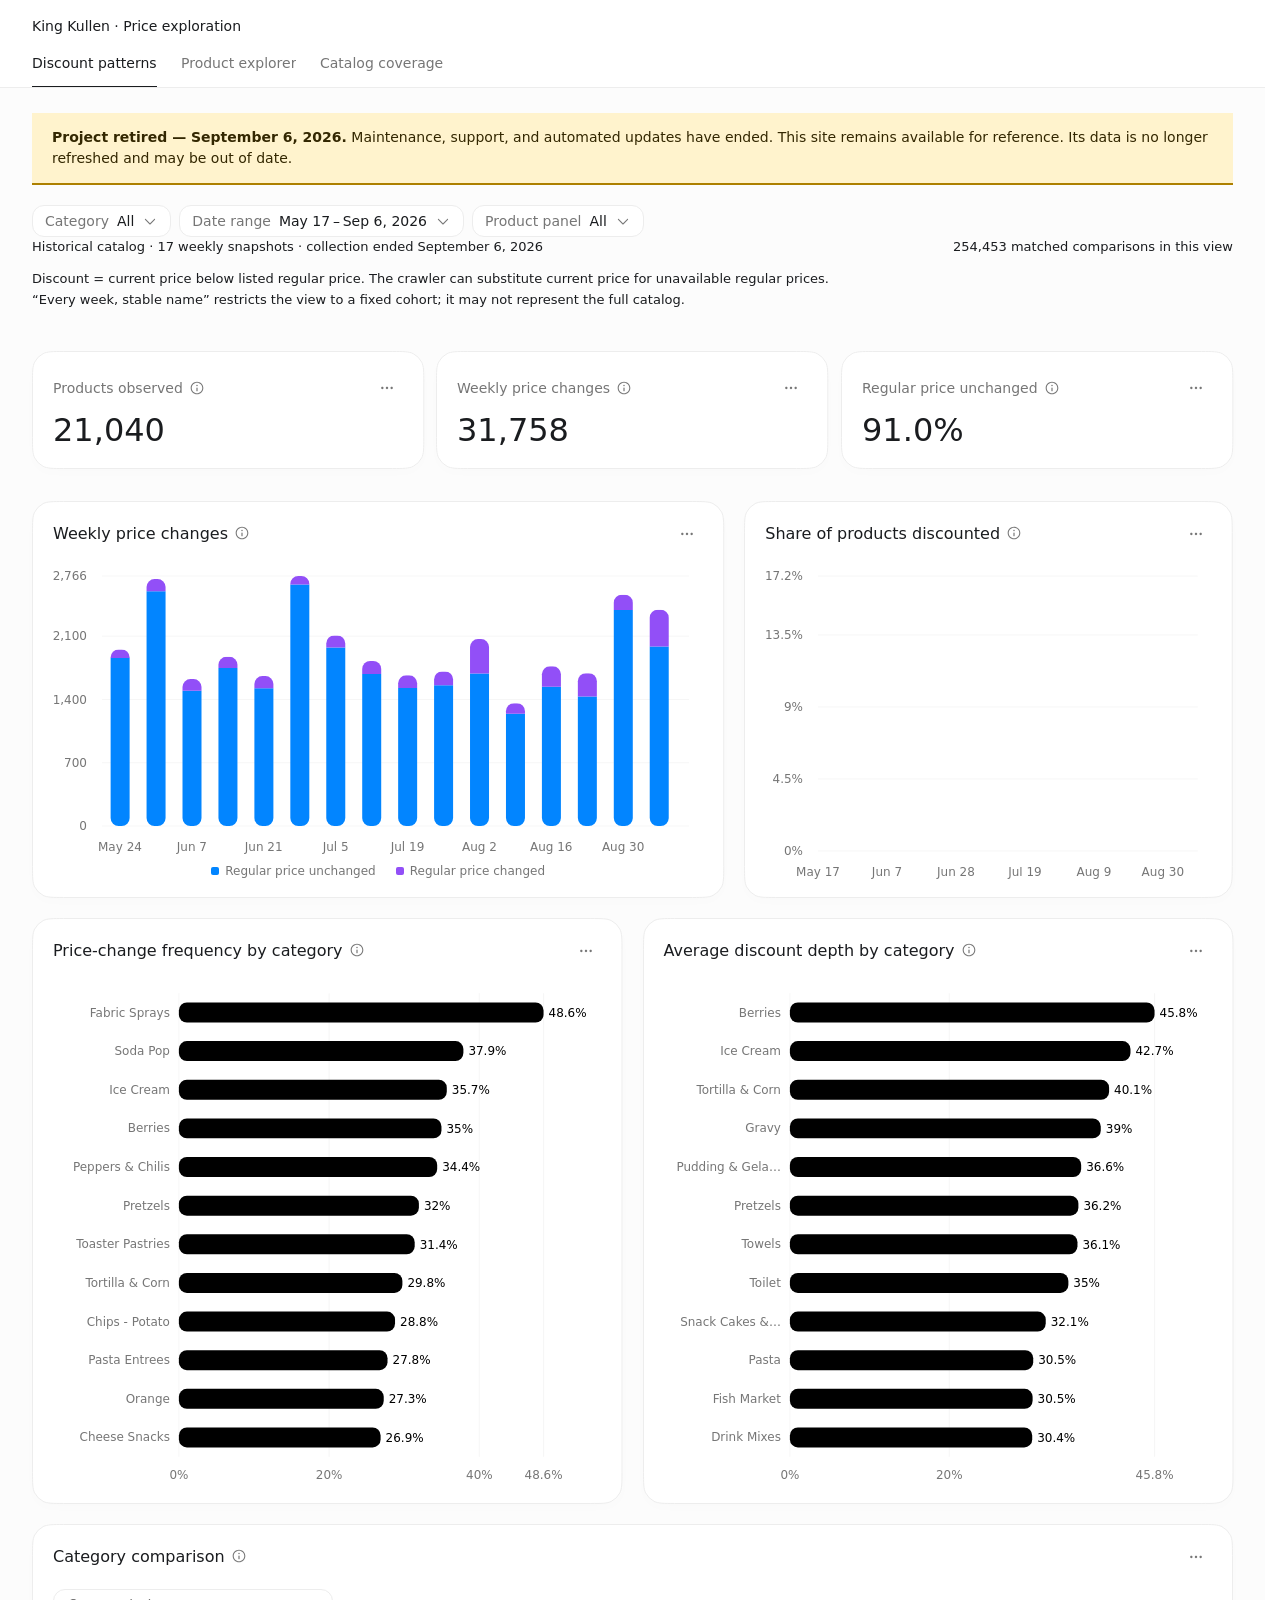
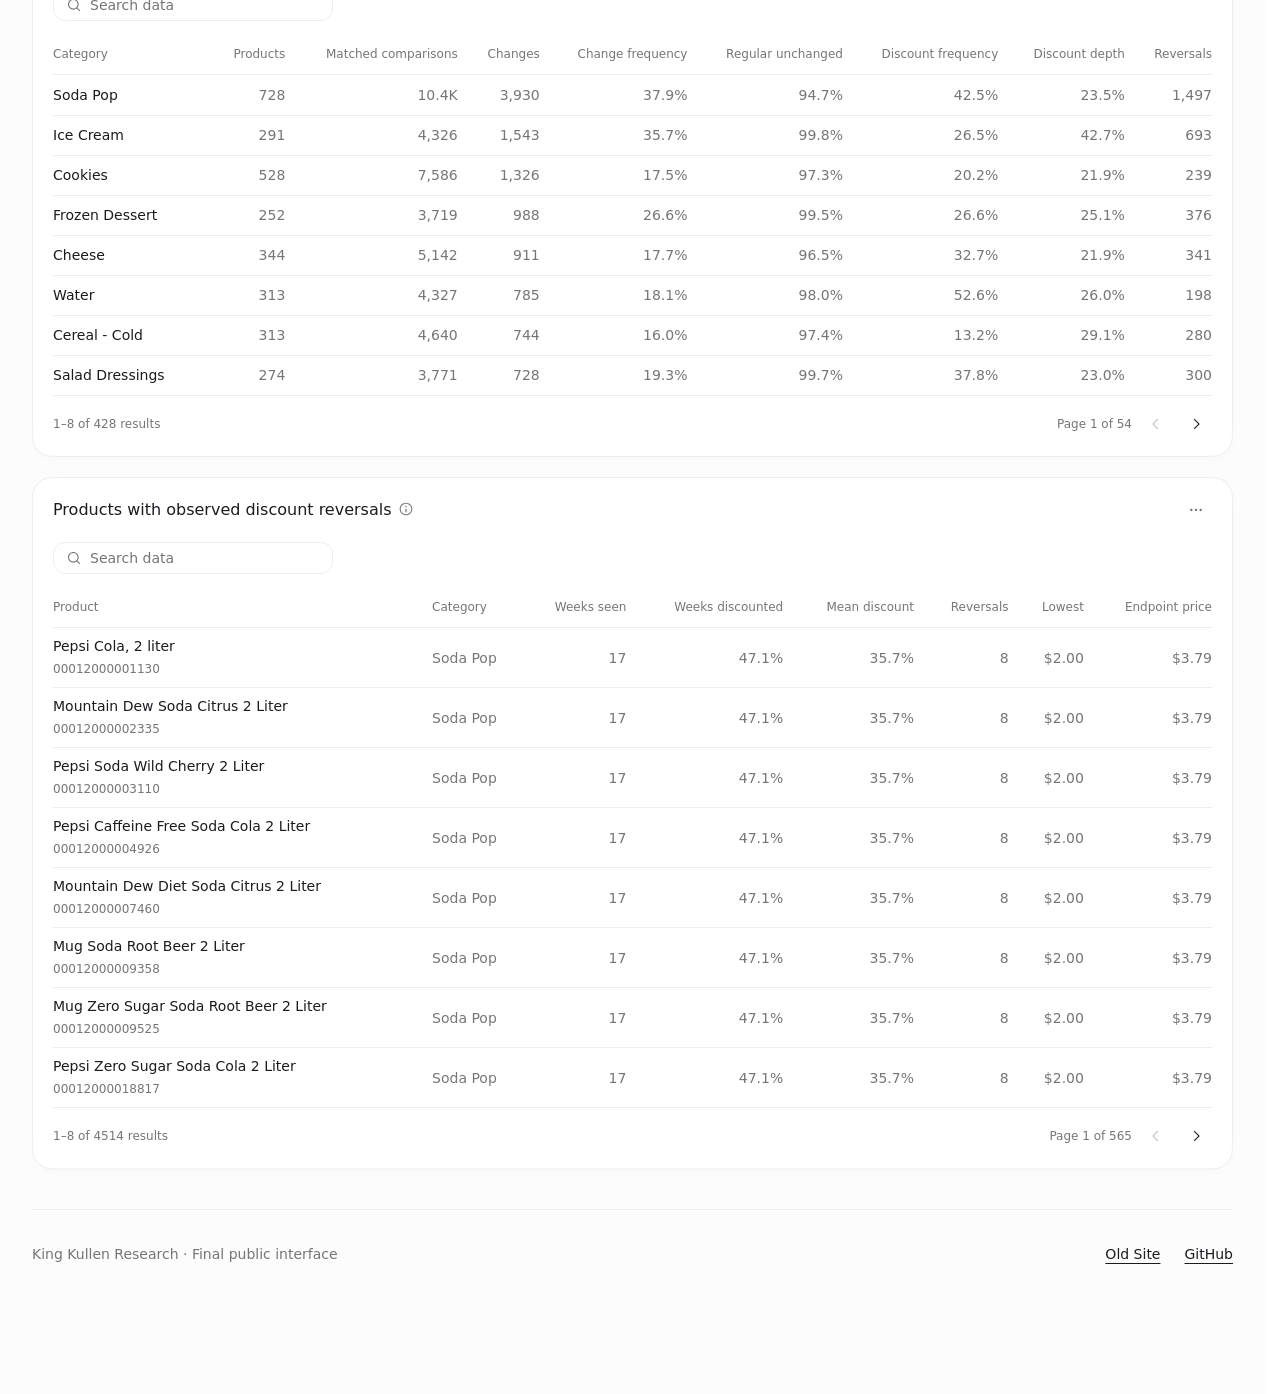
==== commit bd93df8e: "fix(site): remove ChatGPT controls from public presentation" ====
--- a/docs/index.html
+++ b/docs/index.html
@@ -19,6 +19,29 @@
 .kk-exploration .kk-context{display:flex;flex-wrap:wrap;justify-content:space-between;gap:8px;color:var(--muted-foreground);font-size:13px;margin:0 0 12px}.kk-exploration .kk-note{max-width:100ch;color:var(--muted-foreground);font-size:13px;line-height:1.6;margin:0 0 24px}.kk-exploration .kk-back{margin-bottom:16px}.kk-exploration .kk-retirement{position:sticky;top:calc(var(--dashboard-topbar-base-height,52px) + var(--dashboard-tabs-visible-height,0px));z-index:19;box-sizing:border-box;padding:14px 20px;margin:0 0 20px;background:#fff3cd;color:#332701;border-bottom:2px solid #ad8000;font:14px/1.5 system-ui,sans-serif}.kk-exploration .kk-final-footer{display:flex;justify-content:space-between;align-items:center;flex-wrap:wrap;gap:16px;margin-top:40px;padding:24px 0;border-top:1px solid var(--border);color:var(--secondary);font-size:14px}.kk-exploration .kk-final-footer nav{display:flex;gap:24px}.kk-exploration .kk-final-footer a{color:var(--text);text-decoration:underline;text-underline-offset:4px;padding:10px 0}@media (max-width:650px){.kk-exploration .kk-retirement{padding:12px 14px;font-size:13px}}
 
 @page{margin:12mm}@media print{:root{--lightningcss-light:initial;--lightningcss-dark: ;--lightningcss-light:initial;--lightningcss-dark: ;color-scheme:light dark;-webkit-print-color-adjust:exact;print-color-adjust:exact}@media (prefers-color-scheme:dark){:root{--lightningcss-light: ;--lightningcss-dark:initial}}html,body,#root,.dashboard-root{width:auto;min-width:0;min-height:0;overflow:visible}.dashboard-topbar,.theme-drawer,.popover,.dialog-backdrop,.source-sidebar-backdrop,.source-sidebar,.dashboard-toast,.dashboard-ask-panel,.dashboard-ask-selected-region,.dashboard-tooltip,.menu-trigger,.info,.table-toolbar .search-field,.table-row-action,.table-pagination .actions,.receipt-pagination>button,.select-trigger .chevron,.data-segmented-control-button[aria-pressed=false],.data-slider-input,.data-slider-track,.data-slider-bound,.data-switch-track,.table-toolbar:not(:has(.table-toolbar-controls)){display:none!important}.table-print-search{white-space:pre-wrap;overflow-wrap:anywhere;color:var(--secondary);margin-block-end:8px;display:block}.select-trigger,.data-segmented-control,.data-segmented-control-button,.data-switch,.table th button{cursor:default;height:auto;min-height:0;box-shadow:none!important;background:0 0!important;border:0!important}.select-trigger .filter-label:after{content:": "}.data-switch[aria-checked=true]:after{content:" — On"}.data-switch[aria-checked=false]:after{content:" — Off"}.data-slider-control{height:auto;min-height:0;box-shadow:none;background:0 0;border:0;display:block}.data-slider-value{position:static!important;transform:none!important}.data-slider--range .data-slider-value--lower:after{content:" – ";white-space:pre}.table-wrap{mask-image:none!important}.table td,.table th{white-space:normal;overflow-wrap:break-word}.recharts-responsive-container>div{width:100%!important;height:100%!important}.recharts-wrapper{max-width:100%!important}.recharts-wrapper>.recharts-surface{width:100%!important;height:100%!important}main.page,main.report-page{width:auto;max-width:none;min-height:0;margin:0;padding:0;overflow:visible}main.page.has-source-sidebar{margin-inline-end:0}.filters.filter-bar,.filters.filter-bar[data-stuck]{backdrop-filter:none;background:0 0;border-color:#0000;margin-inline:0;padding-inline:0;position:static}.data-section-header,.chart-funnel{break-inside:avoid-page}.chart-funnel-scroll{overflow:visible}.chart-funnel-canvas{min-width:0}.chart-funnel-stage-name{padding-inline:6px;font-size:12px}.chart-funnel-stage-value{padding-inline:6px;font-size:20px;line-height:28px}.chart-funnel-stage-share{padding-inline:2px}.chart-funnel-stage-share>span{padding-inline:4px}.chart-funnel-stage:focus-visible{outline:none}.chart-funnel-tooltip,:is(.data-section-filters,.component-section-filters) .clear-filters{display:none}.smooth-card-surface{display:none!important}.dashboard-component:has(>.smooth-card-surface[data-ready]){background:var(--card-surface,var(--background))!important;border-color:var(--card-surface-border,var(--border))!important}.dashboard-component,.metric-item,.chart-layout,.report-summary,.report-recommendations,.report-facts,table,tr,svg,img{break-inside:avoid-page}.table-wrap,.table-scroll,.chart-layout,.recharts-responsive-container{max-width:100%;max-height:none;overflow:visible}thead{display:table-header-group}tfoot{display:table-footer-group}}
+</style>
+<style id="public-site-controls">
+/* Public website correction requested by the owner: omit ChatGPT authoring,
+   publishing, handoff, and selection prompts from the finished presentation.
+   Keep chart exploration actions (identified by their arrow icon), source
+   inspection, filters, navigation, tables, and chart exports available. */
+.dashboard-topbar-actions,
+.dashboard-topbar-edit-controls,
+.dashboard-authoring-status,
+.dashboard-topbar .freshness,
+.dashboard-ask-mobile-scrim,
+.dashboard-ask-compose,
+.dashboard-ask-mobile-heading,
+.dashboard-ask-shared-prompt,
+.dashboard-ask-menu > button:not(:has([data-dashboard-icon="arrowUpRight"])),
+.chart-pinned-actions > button:not(:has([data-dashboard-icon="arrowUpRight"])) {
+  display: none !important;
+}
+/* A selection with no analytical action must not leave an empty AI popover. */
+.dashboard-ask-anchor:not(.chart-pinned-anchor):not(:has(.dashboard-ask-menu.is-active > button [data-dashboard-icon="arrowUpRight"])) {
+  display: none !important;
+}
+
 </style>
 </head>
 <body>
